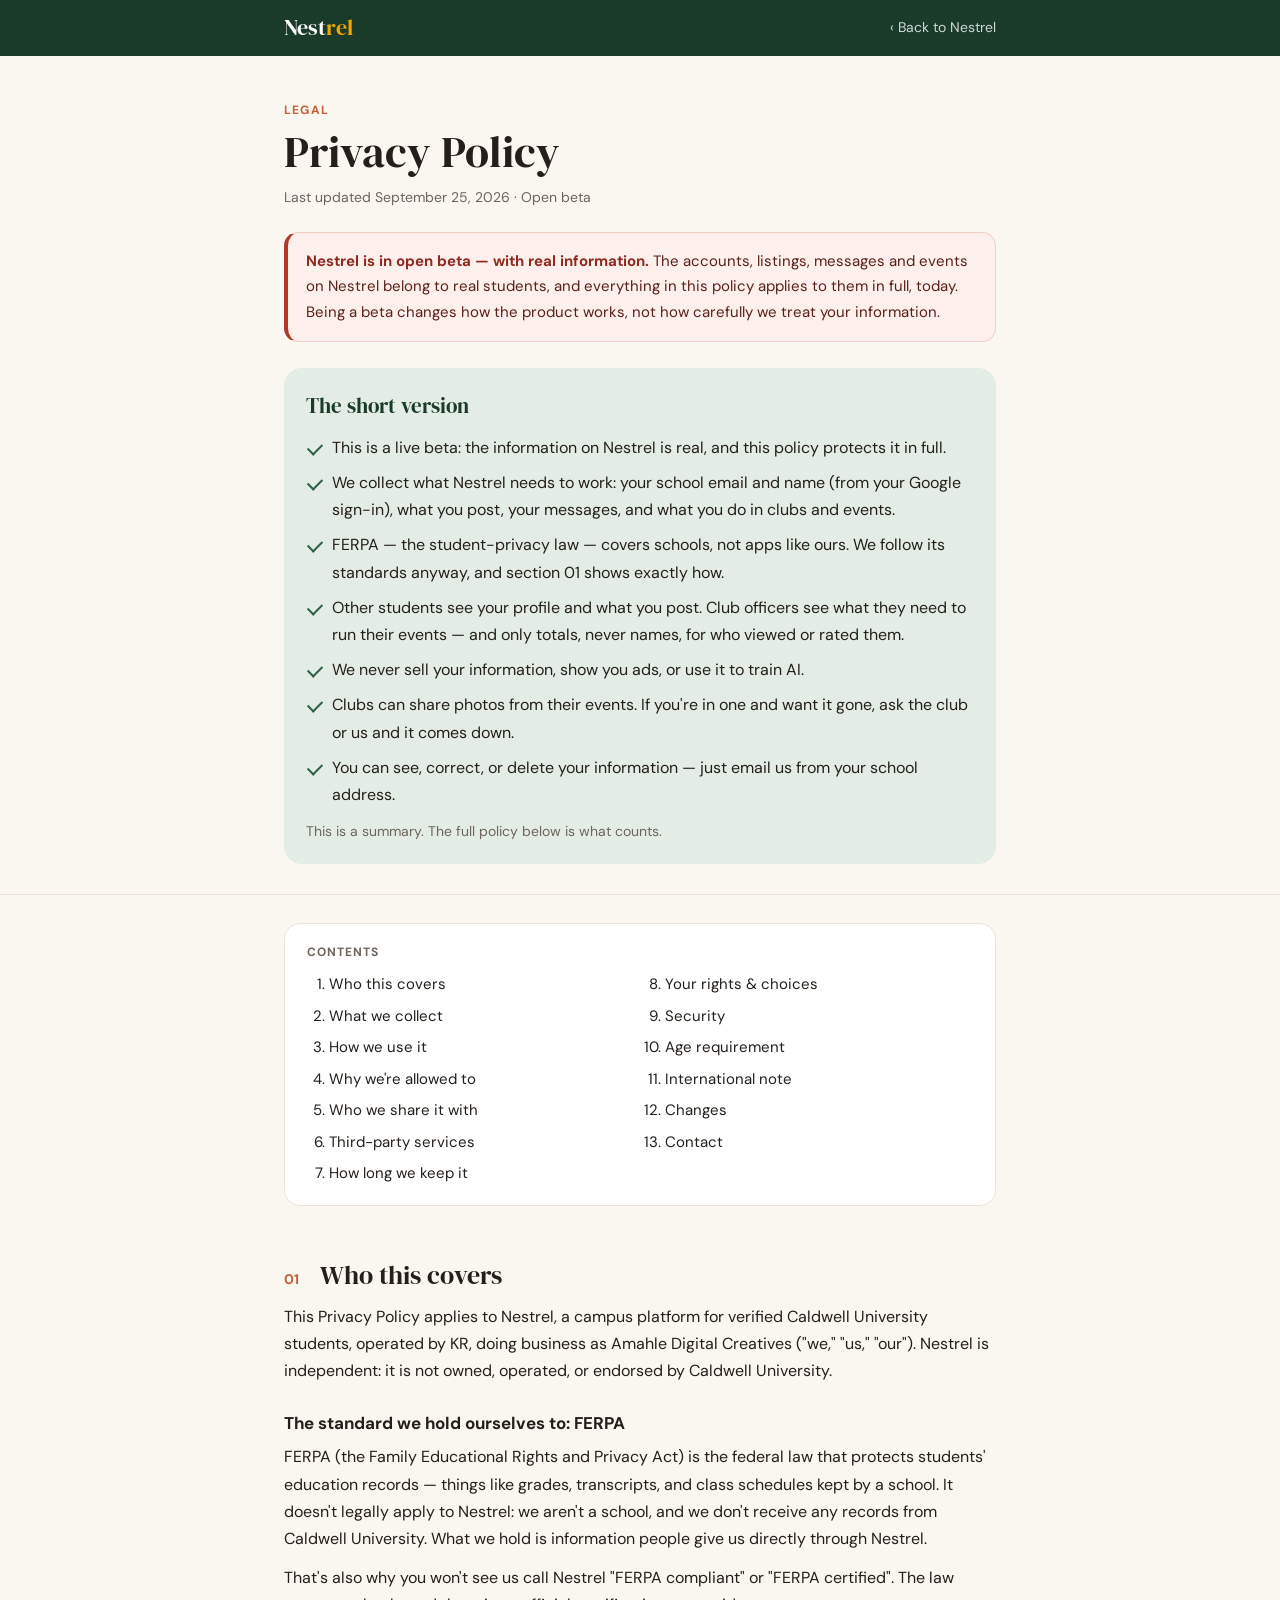
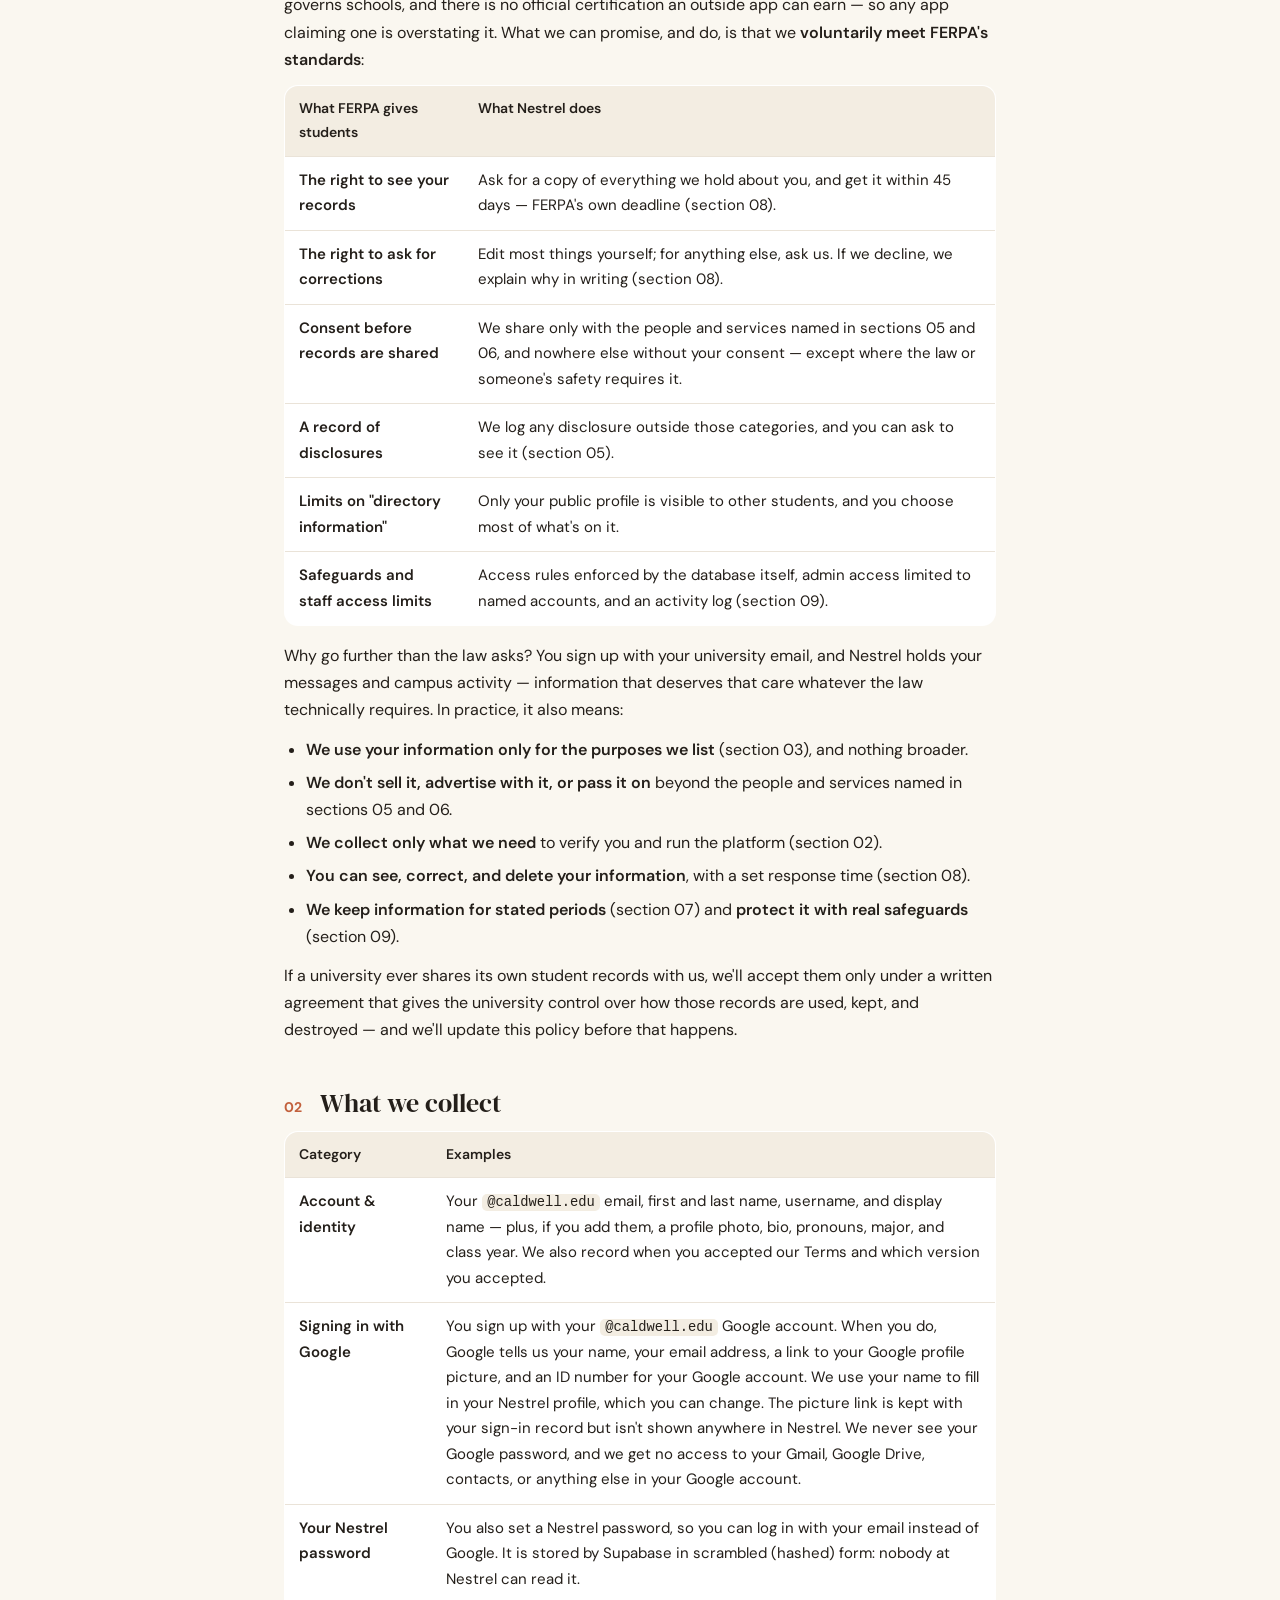
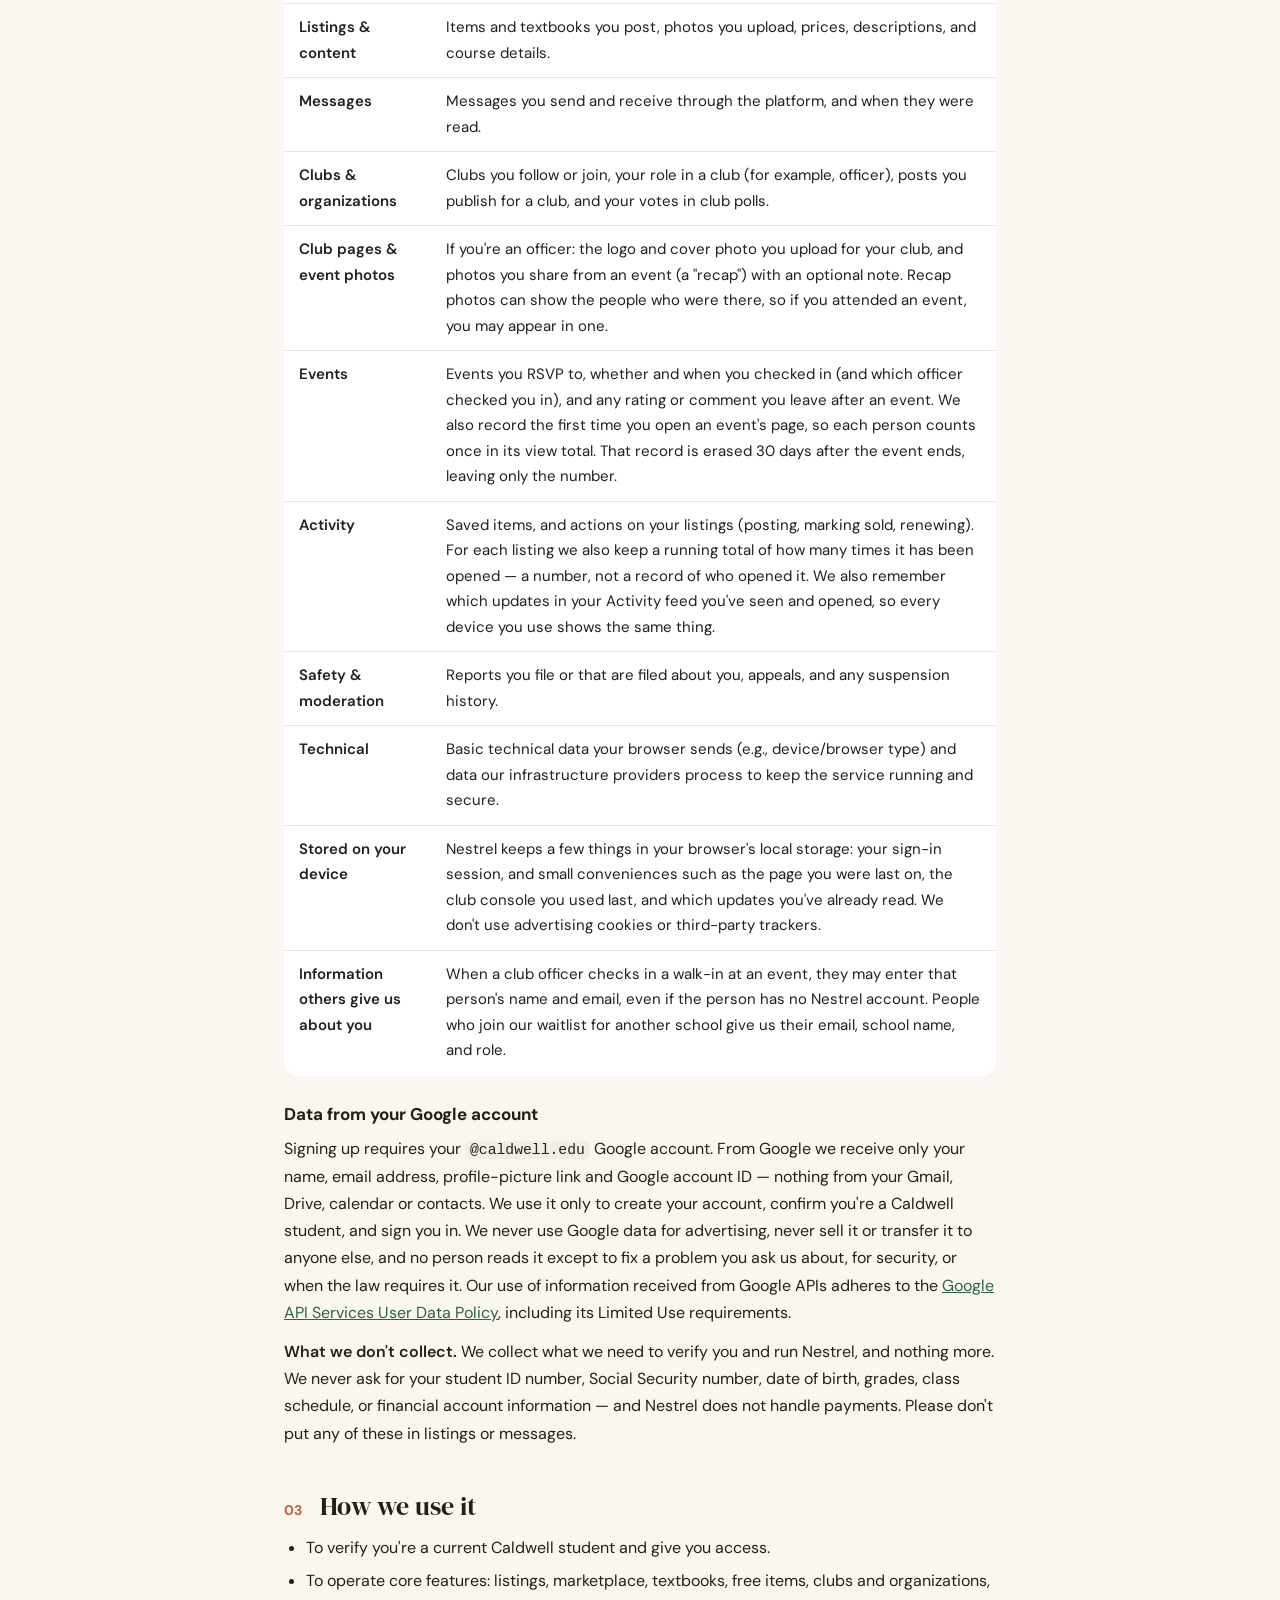
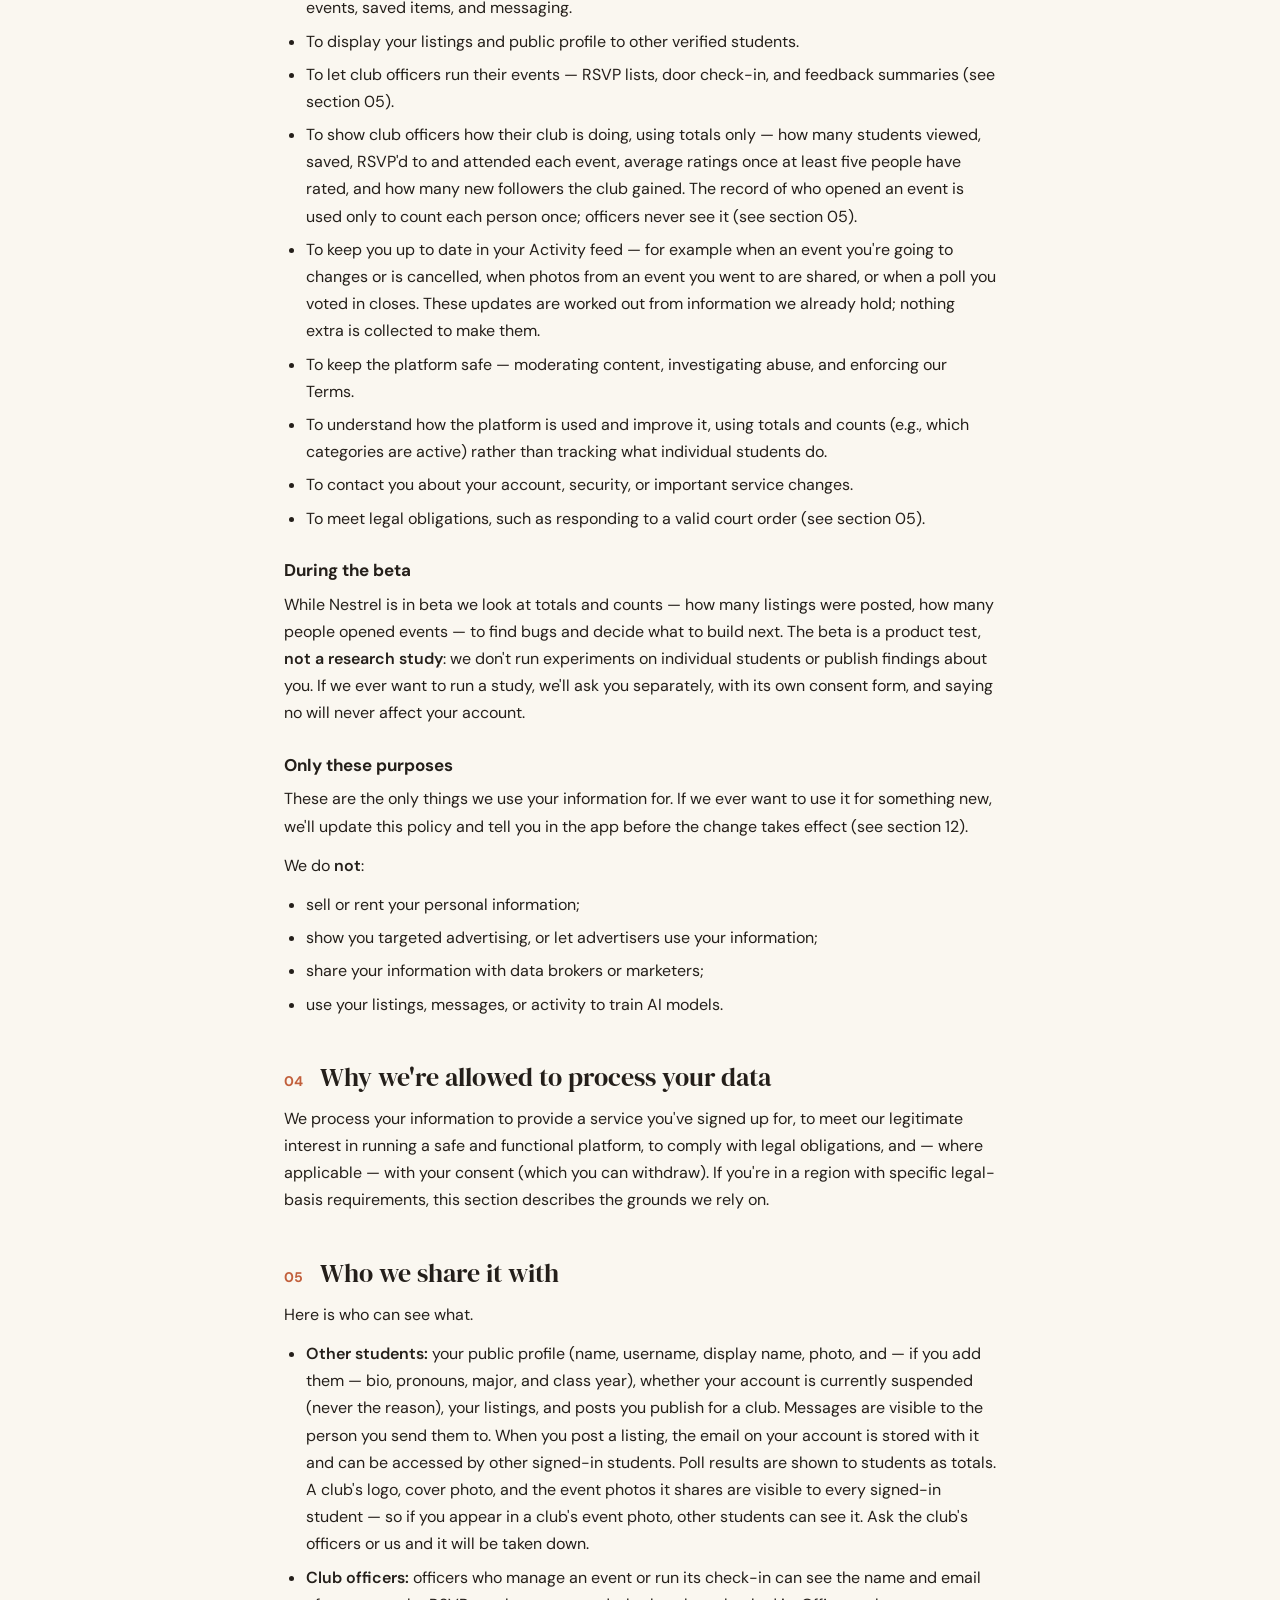
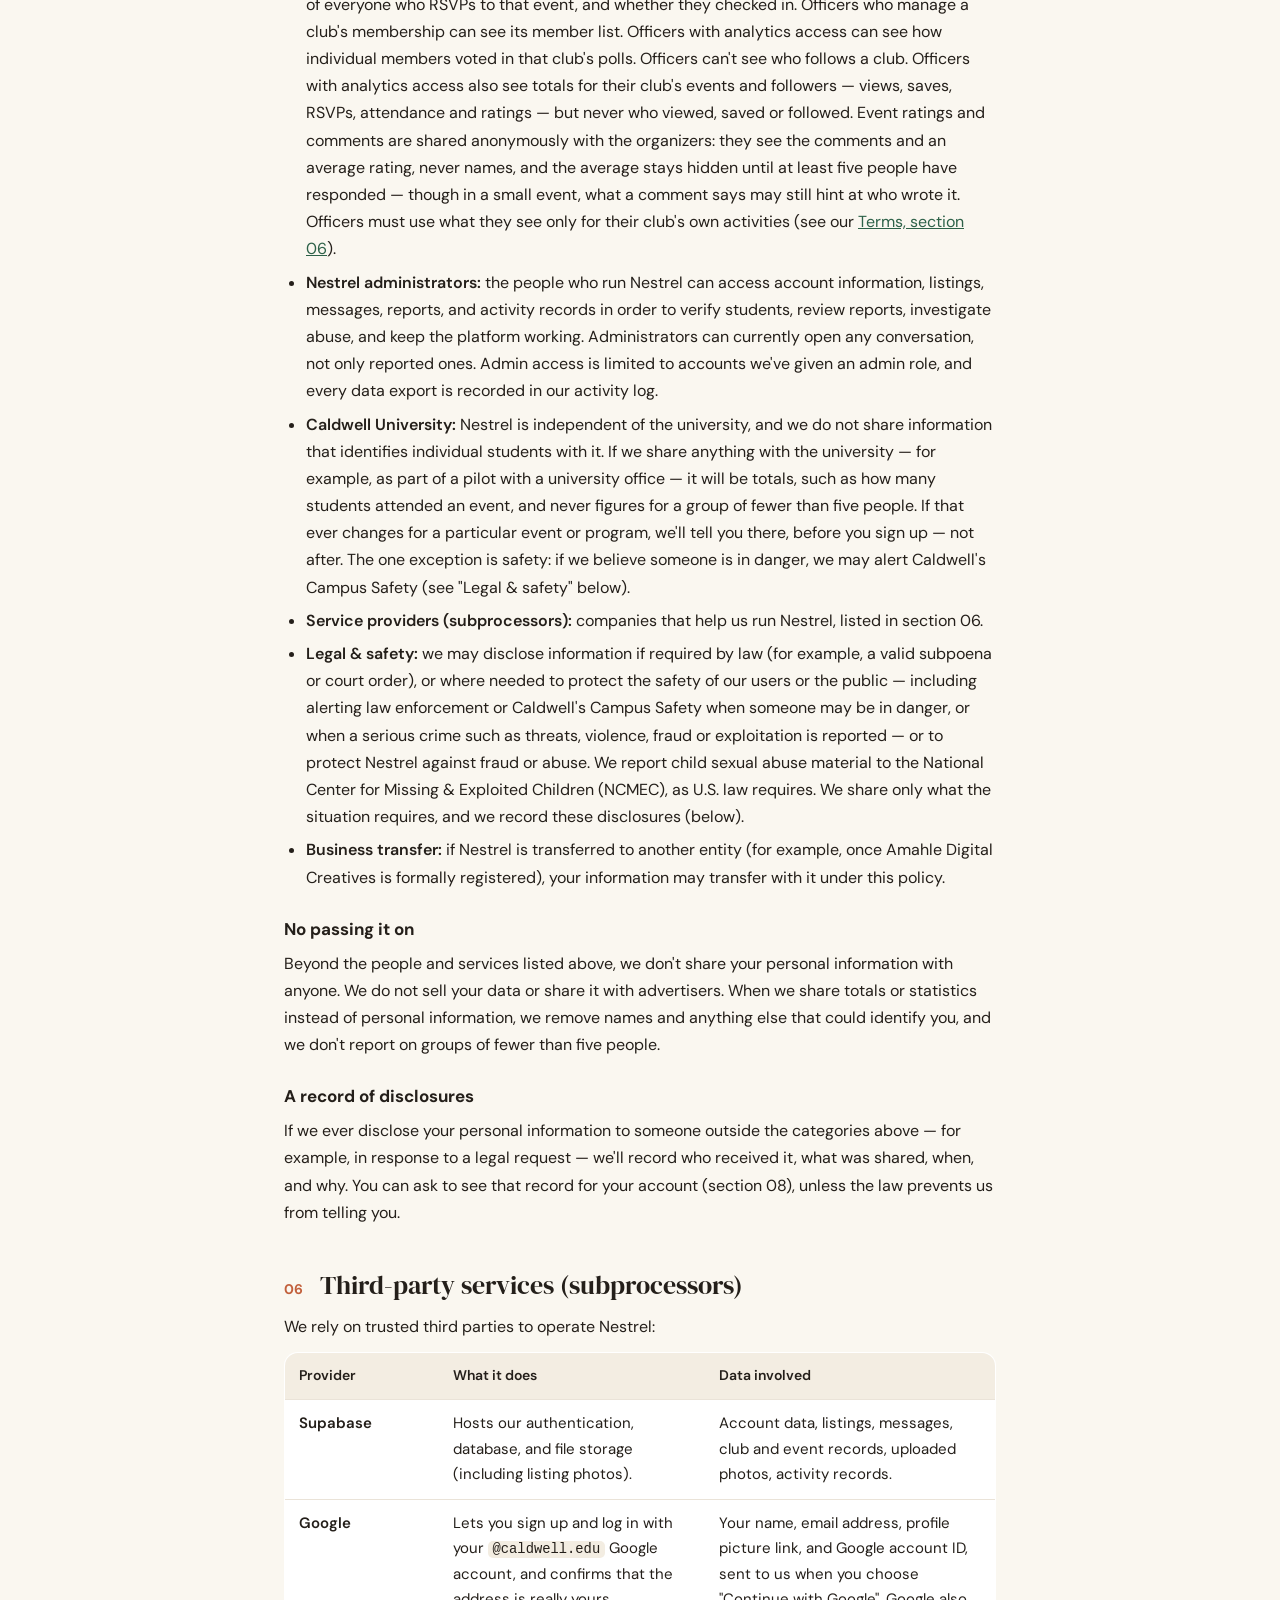
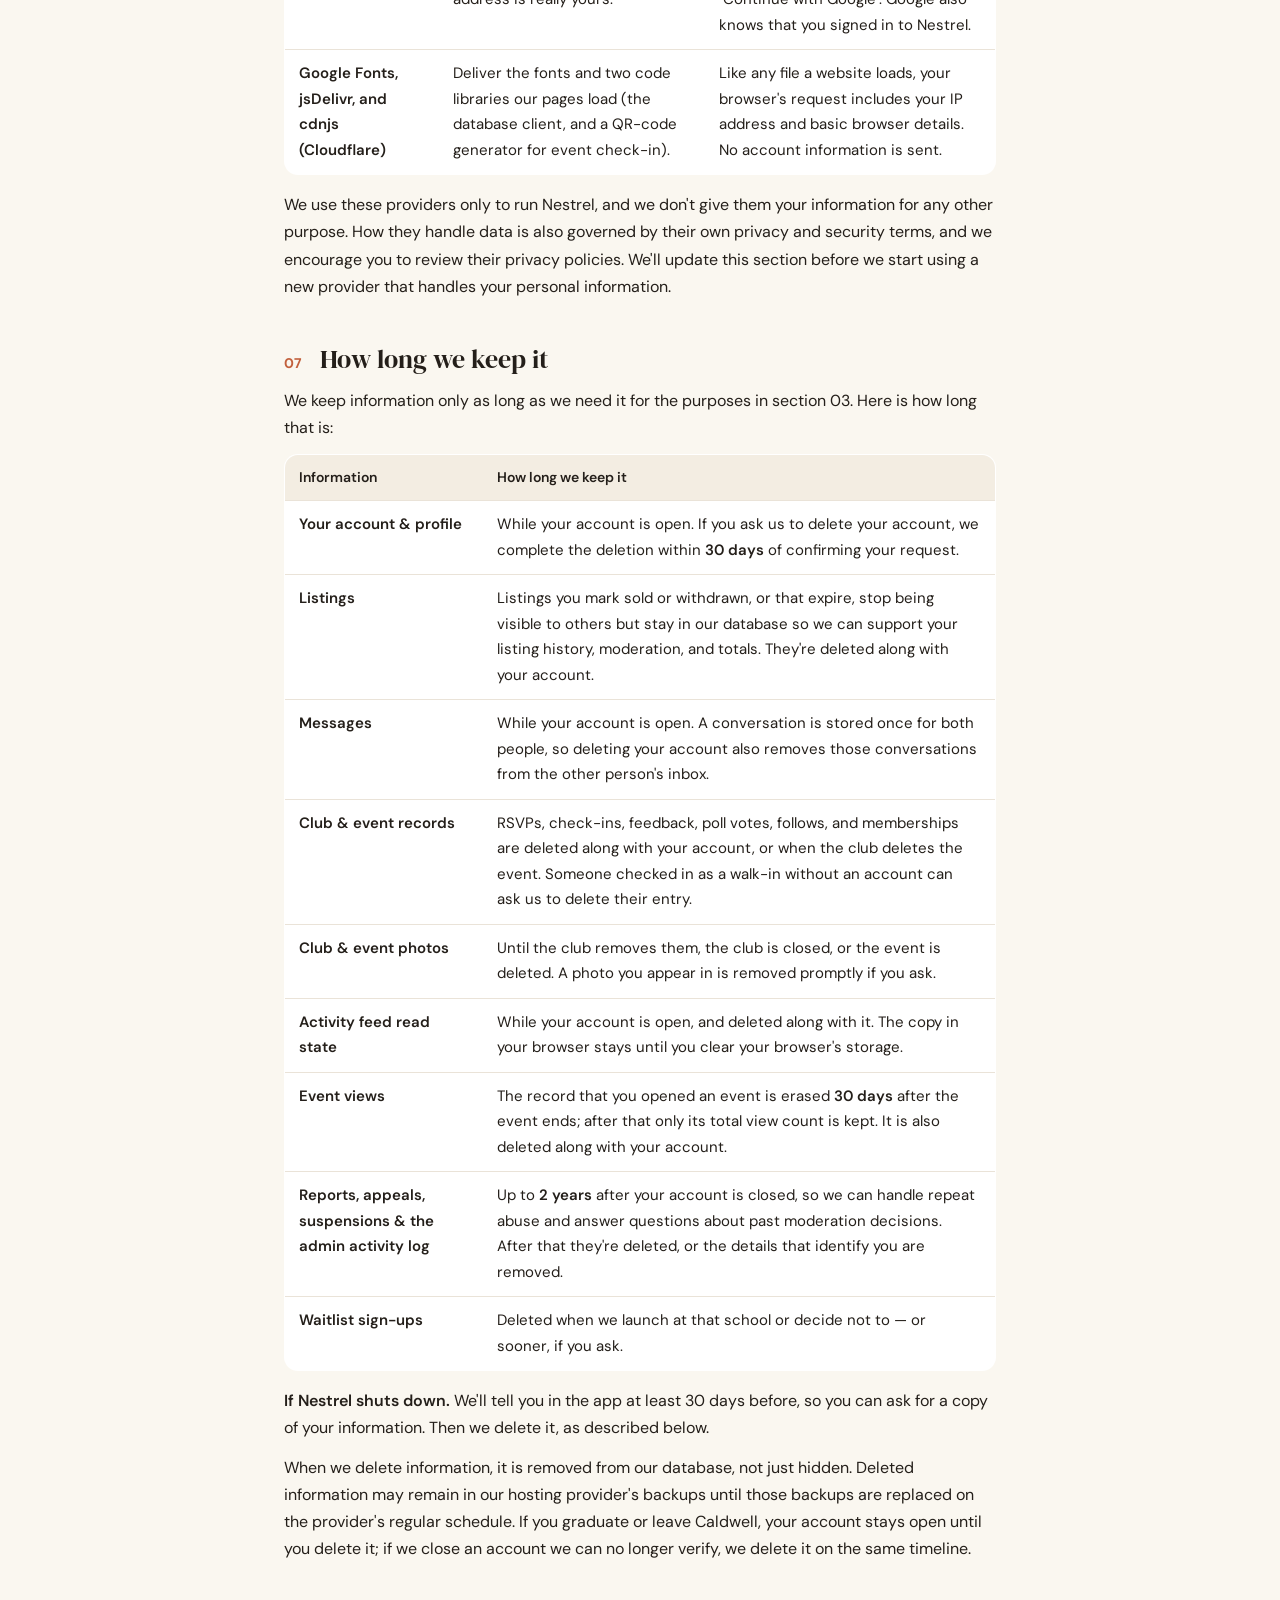
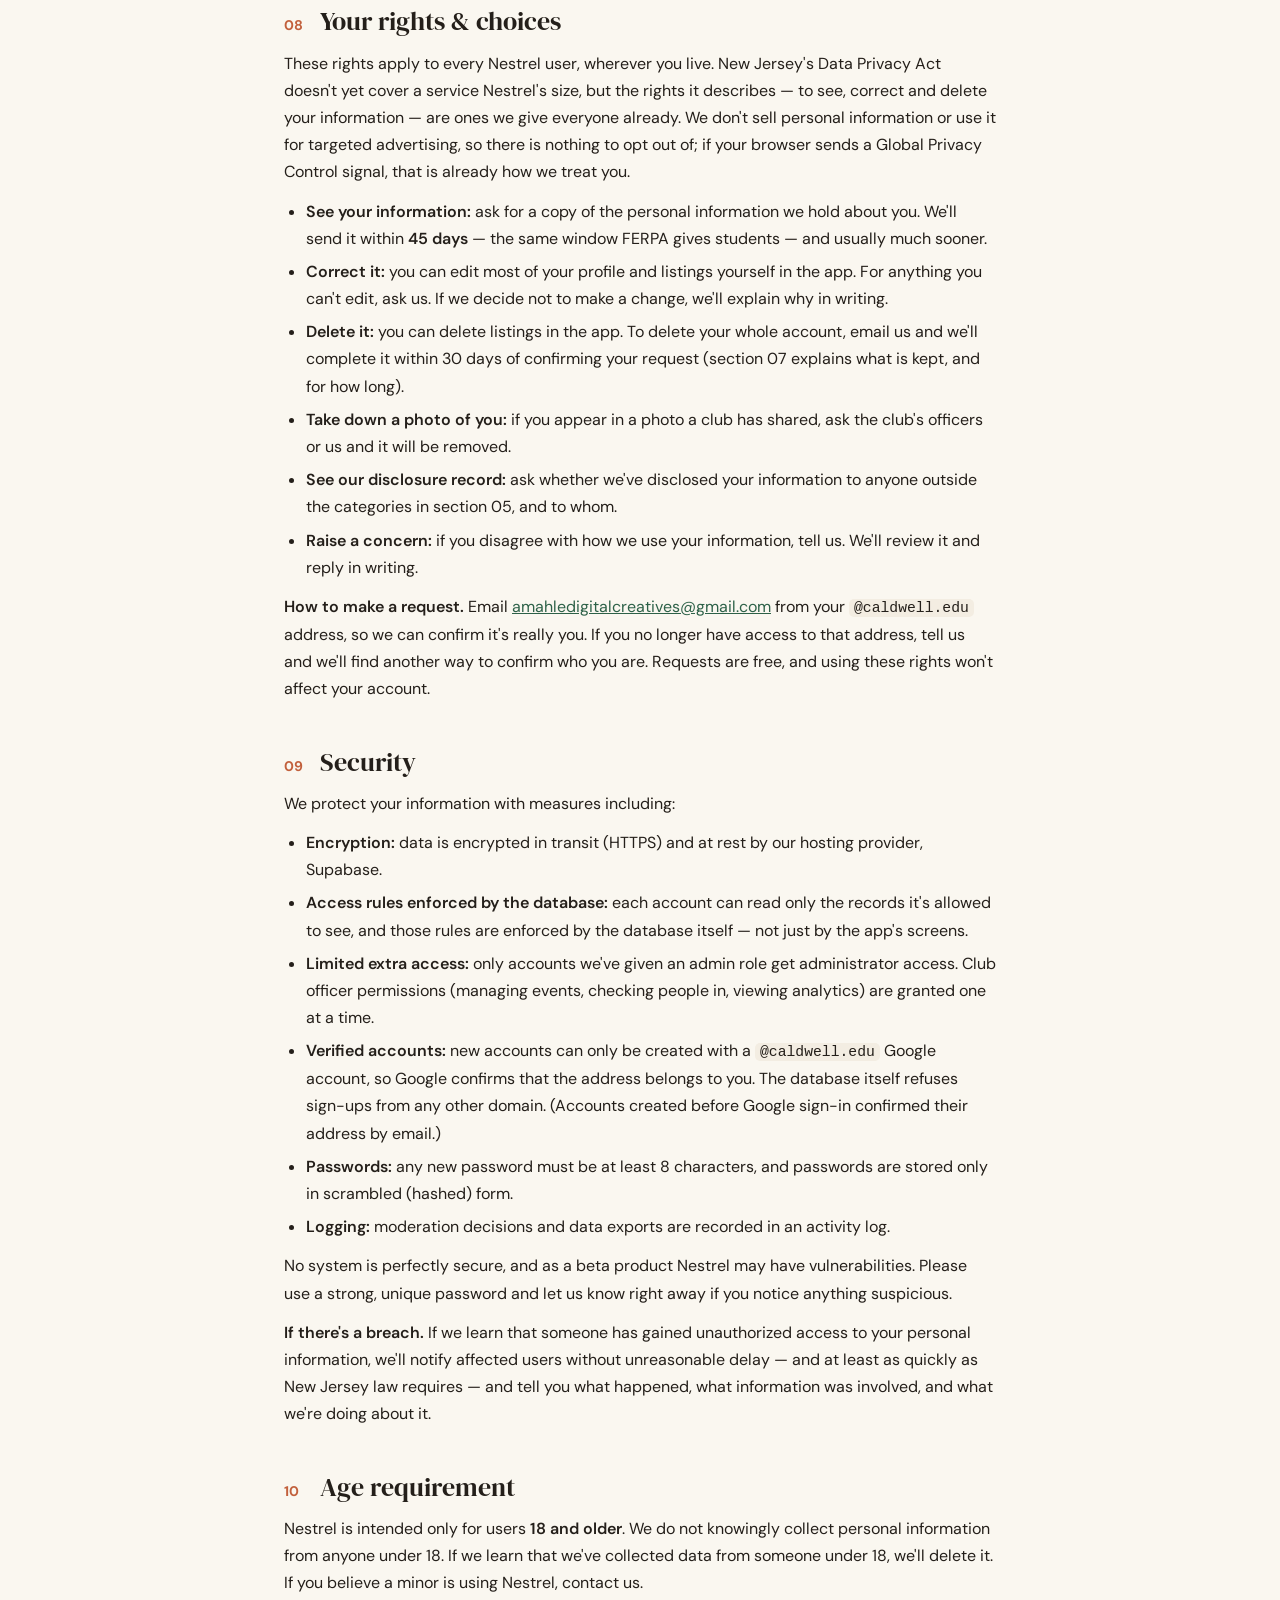
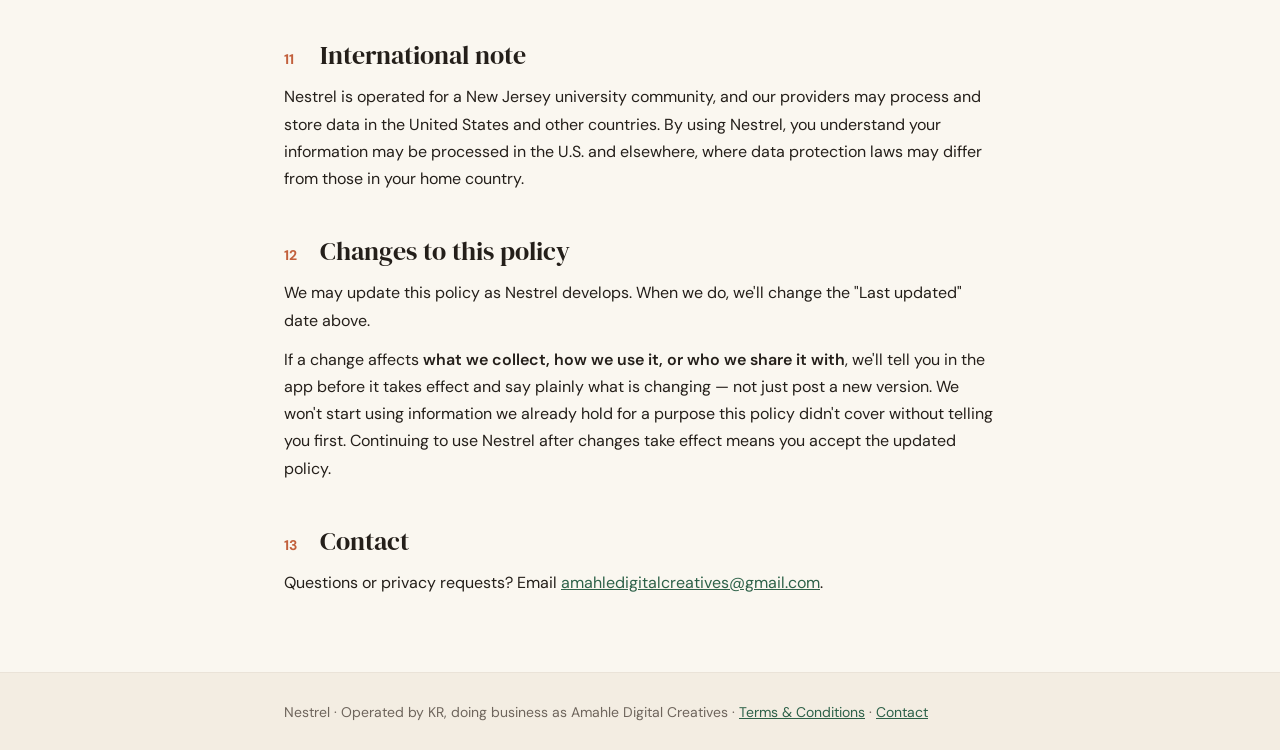
==== privacy.html @ a41dbe06 "Remove NestBot, the admin AI assistant, everywhere - js/admin.js: the whole assistant section and it" ====
<!DOCTYPE html>
<html lang="en">
<head>
<meta charset="UTF-8">
<meta name="viewport" content="width=device-width, initial-scale=1.0">
<title>Privacy Policy — Nestrel</title>
<link rel="preconnect" href="https://fonts.googleapis.com">
<link href="https://fonts.googleapis.com/css2?family=DM+Sans:wght@400;500;600;700&family=DM+Serif+Display&display=swap" rel="stylesheet">
<style>
  /* Nestrel's own colours and type (the same values as styles.css), so the legal pages read as
     part of the app rather than as a document from somewhere else. Kept in this file on purpose:
     the page must stand on its own, and styles.css is the app's. terms.html and privacy.html
     carry the same block. */
  :root{
    --brand:#1a3a2a;--brand-mid:#2d6148;--brand-pale:#e4ede5;
    --accent:#f0a500;--accent-warm:#c2603c;--accent-pale:#fdf3df;
    --text:#241f1a;--muted:#6e655c;--line:#eae3d8;--bg:#faf7f0;--band:#f3ede2;--surface:#fff;
  }
  *{box-sizing:border-box;}
  html{scroll-behavior:smooth;}
  body{margin:0;background:var(--bg);color:var(--text);font-family:'DM Sans',-apple-system,"Segoe UI",Roboto,Helvetica,Arial,sans-serif;
    line-height:1.7;font-size:16px;}
  .wrap{max-width:760px;margin:0 auto;padding:0 24px;}
  .topbar{background:var(--brand);}
  .topbar .wrap{display:flex;align-items:center;justify-content:space-between;height:56px;}
  .wordmark{font-family:'DM Serif Display',Georgia,serif;font-size:22px;color:#fff;text-decoration:none;}
  .wordmark span{color:var(--accent);}
  .back{color:rgba(255,255,255,.8);font-size:14px;text-decoration:none;}
  .back:hover{color:#fff;}
  header.masthead{border-bottom:1px solid var(--line);}
  .masthead .wrap{padding-top:44px;padding-bottom:30px;}
  .kicker{margin:0 0 8px;font-size:12px;font-weight:700;letter-spacing:.1em;text-transform:uppercase;color:var(--accent-warm);}
  h1{font-family:'DM Serif Display',Georgia,serif;font-weight:400;font-size:44px;line-height:1.08;margin:0 0 10px;color:var(--text);}
  .updated{color:var(--muted);font-size:14px;margin:0;}
  .short{margin:26px 0 0;padding:20px 22px;border-radius:18px;background:var(--brand-pale);}
  .short-title{margin:0 0 10px;font-family:'DM Serif Display',Georgia,serif;font-size:21px;color:var(--brand);}
  .short ul{margin:0;padding:0;list-style:none;}
  .short li{position:relative;margin:0 0 8px;padding-left:26px;}
  .short li::before{content:'';position:absolute;left:2px;top:.55em;width:12px;height:7px;border-left:2px solid var(--brand-mid);
    border-bottom:2px solid var(--brand-mid);transform:rotate(-45deg);}
  .short-foot{margin:12px 0 0;font-size:14px;color:var(--muted);}
  .toc{margin:28px auto 0;padding:18px 22px;background:var(--surface);border:1px solid var(--line);border-radius:16px;font-size:15px;}
  .toc-title{text-transform:uppercase;letter-spacing:.08em;font-size:12px;color:var(--muted);font-weight:700;margin:0 0 10px;}
  .toc ol{margin:0;padding-left:22px;columns:2;column-gap:28px;}
  .toc a{text-decoration:none;color:var(--text);}
  .toc a:hover{color:var(--accent-warm);}
  main .wrap{padding-top:10px;padding-bottom:64px;}
  h2{font-family:'DM Serif Display',Georgia,serif;font-weight:400;font-size:26px;line-height:1.2;margin:44px 0 12px;
    display:flex;gap:12px;align-items:baseline;scroll-margin-top:16px;}
  h2 .num{font-family:'DM Sans',sans-serif;color:var(--accent-warm);font-variant-numeric:tabular-nums;font-size:14px;font-weight:700;min-width:24px;}
  h3{font-size:17px;margin:24px 0 6px;}
  p{margin:0 0 12px;}
  ul{margin:0 0 12px;padding-left:22px;}
  li{margin:0 0 6px;}
  a{color:var(--brand-mid);}
  strong{font-weight:600;}
  code{font-size:.92em;background:var(--band);padding:1px 5px;border-radius:5px;}
  footer{border-top:1px solid var(--line);background:var(--band);}
  footer .wrap{padding:28px 24px;font-size:14px;color:var(--muted);}
  table{width:100%;border-collapse:collapse;margin:8px 0 16px;font-size:15px;background:var(--surface);border:1px solid var(--line);border-radius:14px;overflow:hidden;}
  th,td{text-align:left;padding:11px 14px;border-bottom:1px solid var(--line);vertical-align:top;}
  tr:last-child td{border-bottom:0;}
  th{background:var(--band);font-weight:600;font-size:14px;}
  td:first-child{font-weight:600;white-space:normal;}
  .beta{margin:22px 0 0;padding:16px 18px;border-radius:14px;background:#fdf0ec;border:1px solid #f1cfc4;border-left:4px solid #b3372a;color:#5a2019;font-size:15px;}
  .beta b{color:#8f2a1f;}
  .callout{margin:14px 0;padding:14px 16px;border-radius:12px;background:var(--surface);border:1px solid var(--line);}
  @media(max-width:560px){.toc ol{columns:1;}h1{font-size:34px;}h2{font-size:23px;}table{font-size:14px;}th,td{padding:9px 10px;}}
</style>
</head>
<body>
<div class="topbar">
  <div class="wrap">
    <a class="wordmark" href="/">Nest<span>rel</span></a>
    <a class="back" href="/">&#8249; Back to Nestrel</a>
  </div>
</div>

<header class="masthead">
  <div class="wrap">
    <p class="kicker">Legal</p>
    <h1>Privacy Policy</h1>
    <p class="updated">Last updated September 25, 2026 · Open beta</p>

    <div class="beta" role="note">
      <b>Nestrel is in open beta — with real information.</b> The accounts, listings, messages
      and events on Nestrel belong to real students, and everything in this policy applies to them
      in full, today. Being a beta changes how the product works, not how carefully we treat your
      information.
    </div>

    <!-- The short version: what a student needs to know, in plain words. It summarises; the full
         policy below is what applies. -->
    <div class="short">
      <p class="short-title">The short version</p>
      <ul>
        <li>This is a live beta: the information on Nestrel is real, and this policy protects it in full.</li>
        <li>We collect what Nestrel needs to work: your school email and name (from your Google sign-in), what you post, your messages, and what you do in clubs and events.</li>
        <li>FERPA — the student-privacy law — covers schools, not apps like ours. We follow its standards anyway, and section 01 shows exactly how.</li>
        <li>Other students see your profile and what you post. Club officers see what they need to run their events — and only totals, never names, for who viewed or rated them.</li>
        <li>We never sell your information, show you ads, or use it to train AI.</li>
        <li>Clubs can share photos from their events. If you're in one and want it gone, ask the club or us and it comes down.</li>
        <li>You can see, correct, or delete your information — just email us from your school address.</li>
      </ul>
      <p class="short-foot">This is a summary. The full policy below is what counts.</p>
    </div>
  </div>
</header>

<nav class="wrap" aria-label="Contents">
  <div class="toc">
  <p class="toc-title">Contents</p>
  <ol>
    <li><a href="#intro">Who this covers</a></li>
    <li><a href="#collect">What we collect</a></li>
    <li><a href="#use">How we use it</a></li>
    <li><a href="#legal">Why we're allowed to</a></li>
    <li><a href="#share">Who we share it with</a></li>
    <li><a href="#subprocessors">Third-party services</a></li>
    <li><a href="#retention">How long we keep it</a></li>
    <li><a href="#rights">Your rights &amp; choices</a></li>
    <li><a href="#security">Security</a></li>
    <li><a href="#age">Age requirement</a></li>
    <li><a href="#intl">International note</a></li>
    <li><a href="#changes">Changes</a></li>
    <li><a href="#contact">Contact</a></li>
  </ol>
  </div>
</nav>

<main>
<div class="wrap">

  <h2 id="intro"><span class="num">01</span> Who this covers</h2>
  <p>
    This Privacy Policy applies to Nestrel, a campus platform for verified Caldwell
    University students, operated by KR, doing
    business as Amahle Digital Creatives ("we," "us," "our"). Nestrel is independent: it is
    not owned, operated, or endorsed by Caldwell University.
  </p>

  <h3>The standard we hold ourselves to: FERPA</h3>
  <p>
    FERPA (the Family Educational Rights and Privacy Act) is the federal law that protects
    students' education records — things like grades, transcripts, and class schedules kept
    by a school. It doesn't legally apply to Nestrel: we aren't a school, and we don't receive
    any records from Caldwell University. What we hold is information people give us directly
    through Nestrel.
  </p>
  <p>
    That's also why you won't see us call Nestrel "FERPA compliant" or "FERPA certified". The
    law governs schools, and there is no official certification an outside app can earn — so
    any app claiming one is overstating it. What we can promise, and do, is that we
    <strong>voluntarily meet FERPA's standards</strong>:
  </p>
  <table>
    <tr><th>What FERPA gives students</th><th>What Nestrel does</th></tr>
    <tr><td>The right to see your records</td><td>Ask for a copy of everything we hold about you, and get it within 45 days — FERPA's own deadline (section 08).</td></tr>
    <tr><td>The right to ask for corrections</td><td>Edit most things yourself; for anything else, ask us. If we decline, we explain why in writing (section 08).</td></tr>
    <tr><td>Consent before records are shared</td><td>We share only with the people and services named in sections 05 and 06, and nowhere else without your consent — except where the law or someone's safety requires it.</td></tr>
    <tr><td>A record of disclosures</td><td>We log any disclosure outside those categories, and you can ask to see it (section 05).</td></tr>
    <tr><td>Limits on "directory information"</td><td>Only your public profile is visible to other students, and you choose most of what's on it.</td></tr>
    <tr><td>Safeguards and staff access limits</td><td>Access rules enforced by the database itself, admin access limited to named accounts, and an activity log (section 09).</td></tr>
  </table>
  <p>
    Why go further than the law asks? You sign up with your university email, and Nestrel holds
    your messages and campus activity — information that deserves that care whatever the law
    technically requires. In practice, it also means:
  </p>
  <ul>
    <li><strong>We use your information only for the purposes we list</strong> (section 03), and nothing broader.</li>
    <li><strong>We don't sell it, advertise with it, or pass it on</strong> beyond the people and services named in sections 05 and 06.</li>
    <li><strong>We collect only what we need</strong> to verify you and run the platform (section 02).</li>
    <li><strong>You can see, correct, and delete your information</strong>, with a set response time (section 08).</li>
    <li><strong>We keep information for stated periods</strong> (section 07) and <strong>protect it with real safeguards</strong> (section 09).</li>
  </ul>
  <p>
    If a university ever shares its own student records with us, we'll accept them only under a
    written agreement that gives the university control over how those records are used, kept,
    and destroyed — and we'll update this policy before that happens.
  </p>

  <h2 id="collect"><span class="num">02</span> What we collect</h2>
  <table>
    <tr><th>Category</th><th>Examples</th></tr>
    <tr><td>Account &amp; identity</td><td>Your <code>@caldwell.edu</code> email, first and last name, username, and display name — plus, if you add them, a profile photo, bio, pronouns, major, and class year. We also record when you accepted our Terms and which version you accepted.</td></tr>
    <tr><td>Signing in with Google</td><td>You sign up with your <code>@caldwell.edu</code> Google account. When you do, Google tells us your name, your email address, a link to your Google profile picture, and an ID number for your Google account. We use your name to fill in your Nestrel profile, which you can change. The picture link is kept with your sign-in record but isn't shown anywhere in Nestrel. We never see your Google password, and we get no access to your Gmail, Google Drive, contacts, or anything else in your Google account.</td></tr>
    <tr><td>Your Nestrel password</td><td>You also set a Nestrel password, so you can log in with your email instead of Google. It is stored by Supabase in scrambled (hashed) form: nobody at Nestrel can read it.</td></tr>
    <tr><td>Listings &amp; content</td><td>Items and textbooks you post, photos you upload, prices, descriptions, and course details.</td></tr>
    <tr><td>Messages</td><td>Messages you send and receive through the platform, and when they were read.</td></tr>
    <tr><td>Clubs &amp; organizations</td><td>Clubs you follow or join, your role in a club (for example, officer), posts you publish for a club, and your votes in club polls.</td></tr>
    <tr><td>Club pages &amp; event photos</td><td>If you're an officer: the logo and cover photo you upload for your club, and photos you share from an event (a "recap") with an optional note. Recap photos can show the people who were there, so if you attended an event, you may appear in one.</td></tr>
    <tr><td>Events</td><td>Events you RSVP to, whether and when you checked in (and which officer checked you in), and any rating or comment you leave after an event. We also record the first time you open an event's page, so each person counts once in its view total. That record is erased 30 days after the event ends, leaving only the number.</td></tr>
    <tr><td>Activity</td><td>Saved items, and actions on your listings (posting, marking sold, renewing). For each listing we also keep a running total of how many times it has been opened — a number, not a record of who opened it. We also remember which updates in your Activity feed you've seen and opened, so every device you use shows the same thing.</td></tr>
    <tr><td>Safety &amp; moderation</td><td>Reports you file or that are filed about you, appeals, and any suspension history.</td></tr>
    <tr><td>Technical</td><td>Basic technical data your browser sends (e.g., device/browser type) and data our infrastructure providers process to keep the service running and secure.</td></tr>
    <tr><td>Stored on your device</td><td>Nestrel keeps a few things in your browser's local storage: your sign-in session, and small conveniences such as the page you were last on, the club console you used last, and which updates you've already read. We don't use advertising cookies or third-party trackers.</td></tr>
    <tr><td>Information others give us about you</td><td>When a club officer checks in a walk-in at an event, they may enter that person's name and email, even if the person has no Nestrel account. People who join our waitlist for another school give us their email, school name, and role.</td></tr>
  </table>
  <h3>Data from your Google account</h3>
  <p>
    Signing up requires your <code>@caldwell.edu</code> Google account. From Google we receive only
    your name, email address, profile-picture link and Google account ID — nothing from your Gmail,
    Drive, calendar or contacts. We use it only to create your account, confirm you're a Caldwell
    student, and sign you in. We never use Google data for advertising, never sell it or transfer
    it to anyone else, and no person reads it except to fix a problem you ask us about, for
    security, or when the law requires it. Our use of information received from Google APIs
    adheres to the <a href="https://developers.google.com/terms/api-services-user-data-policy" target="_blank" rel="noopener">Google API Services User Data Policy</a>,
    including its Limited Use requirements.
  </p>
  <p>
    <strong>What we don't collect.</strong> We collect what we need to verify you and run
    Nestrel, and nothing more. We never ask for your student ID number, Social Security number,
    date of birth, grades, class schedule, or financial account information — and Nestrel does
    not handle payments. Please don't put any of these in listings or messages.
  </p>

  <h2 id="use"><span class="num">03</span> How we use it</h2>
  <ul>
    <li>To verify you're a current Caldwell student and give you access.</li>
    <li>To operate core features: listings, marketplace, textbooks, free items, clubs and organizations, events, saved items, and messaging.</li>
    <li>To display your listings and public profile to other verified students.</li>
    <li>To let club officers run their events — RSVP lists, door check-in, and feedback summaries (see section 05).</li>
    <li>To show club officers how their club is doing, using totals only — how many students viewed, saved, RSVP'd to and attended each event, average ratings once at least five people have rated, and how many new followers the club gained. The record of who opened an event is used only to count each person once; officers never see it (see section 05).</li>
    <li>To keep you up to date in your Activity feed — for example when an event you're going to changes or is cancelled, when photos from an event you went to are shared, or when a poll you voted in closes. These updates are worked out from information we already hold; nothing extra is collected to make them.</li>
    <li>To keep the platform safe — moderating content, investigating abuse, and enforcing our Terms.</li>
    <li>To understand how the platform is used and improve it, using totals and counts (e.g., which categories are active) rather than tracking what individual students do.</li>
    <li>To contact you about your account, security, or important service changes.</li>
    <li>To meet legal obligations, such as responding to a valid court order (see section 05).</li>
  </ul>
  <h3>During the beta</h3>
  <p>
    While Nestrel is in beta we look at totals and counts — how many listings were posted, how
    many people opened events — to find bugs and decide what to build next. The beta is a product
    test, <strong>not a research study</strong>: we don't run experiments on individual students
    or publish findings about you. If we ever want to run a study, we'll ask you separately, with
    its own consent form, and saying no will never affect your account.
  </p>
  <h3>Only these purposes</h3>
  <p>
    These are the only things we use your information for. If we ever want to use it for
    something new, we'll update this policy and tell you in the app before the change takes
    effect (see section 12).
  </p>
  <p>We do <strong>not</strong>:</p>
  <ul>
    <li>sell or rent your personal information;</li>
    <li>show you targeted advertising, or let advertisers use your information;</li>
    <li>share your information with data brokers or marketers;</li>
    <li>use your listings, messages, or activity to train AI models.</li>
  </ul>

  <h2 id="legal"><span class="num">04</span> Why we're allowed to process your data</h2>
  <p>
    We process your information to provide a service you've signed up for, to meet our
    legitimate interest in running a safe and functional platform, to comply with legal
    obligations, and — where applicable — with your consent (which you can withdraw). If
    you're in a region with specific legal-basis requirements, this section describes the
    grounds we rely on.
  </p>

  <h2 id="share"><span class="num">05</span> Who we share it with</h2>
  <p>Here is who can see what.</p>
  <ul>
    <li>
      <strong>Other students:</strong> your public profile (name, username, display name, photo,
      and — if you add them — bio, pronouns, major, and class year), whether your account is
      currently suspended (never the reason), your listings, and posts you publish for a club.
      Messages are visible to the person you send them to. When you post a listing, the email on
      your account is stored with it and can be accessed by other signed-in students. Poll
      results are shown to students as totals. A club's logo, cover photo, and the event photos
      it shares are visible to every signed-in student — so if you appear in a club's event
      photo, other students can see it. Ask the club's officers or us and it will be taken down.
    </li>
    <li>
      <strong>Club officers:</strong> officers who manage an event or run its check-in can see
      the name and email of everyone who RSVPs to that event, and whether they checked in.
      Officers who manage a club's membership can see its member list. Officers with analytics
      access can see how individual members voted in that club's polls. Officers can't see who
      follows a club. Officers with analytics access also see totals for their club's events and
      followers — views, saves, RSVPs, attendance and ratings — but never who viewed, saved or
      followed. Event ratings and comments are shared anonymously with the organizers:
      they see the comments and an average rating, never names, and the average stays hidden
      until at least five people have responded — though in a small event, what a comment says
      may still hint at who wrote it. Officers must use what they see only for their club's own
      activities (see our <a href="/terms.html#conduct">Terms, section 06</a>).
    </li>
    <li>
      <strong>Nestrel administrators:</strong> the people who run Nestrel can access account
      information, listings, messages, reports, and activity records in order to verify
      students, review reports, investigate abuse, and keep the platform working.
      Administrators can currently open any conversation, not only reported ones. Admin access
      is limited to accounts we've given an admin role, and every data export is recorded in
      our activity log.
    </li>
    <li>
      <strong>Caldwell University:</strong> Nestrel is independent of the university, and we do
      not share information that identifies individual students with it. If we share anything
      with the university — for example, as part of a pilot with a university office — it
      will be totals, such as how many students attended an event, and never figures for a
      group of fewer than five people. If that ever changes for a particular event or program,
      we'll tell you there, before you sign up — not after. The one exception is safety: if we
      believe someone is in danger, we may alert Caldwell's Campus Safety (see "Legal &amp; safety"
      below).
    </li>
    <li><strong>Service providers (subprocessors):</strong> companies that help us run Nestrel, listed in section 06.</li>
    <li><strong>Legal &amp; safety:</strong> we may disclose information if required by law (for example, a valid subpoena or court order), or where needed to protect the safety of our users or the public — including alerting law enforcement or Caldwell's Campus Safety when someone may be in danger, or when a serious crime such as threats, violence, fraud or exploitation is reported — or to protect Nestrel against fraud or abuse. We report child sexual abuse material to the National Center for Missing &amp; Exploited Children (NCMEC), as U.S. law requires. We share only what the situation requires, and we record these disclosures (below).</li>
    <li><strong>Business transfer:</strong> if Nestrel is transferred to another entity (for example, once Amahle Digital Creatives is formally registered), your information may transfer with it under this policy.</li>
  </ul>
  <h3>No passing it on</h3>
  <p>
    Beyond the people and services listed above, we don't share your personal information with
    anyone. We do not sell your data or share it with advertisers. When we share totals or
    statistics instead of personal information, we remove names and anything else that could
    identify you, and we don't report on groups of fewer than five people.
  </p>
  <h3>A record of disclosures</h3>
  <p>
    If we ever disclose your personal information to someone outside the categories above —
    for example, in response to a legal request — we'll record who received it, what was
    shared, when, and why. You can ask to see that record for your account (section 08),
    unless the law prevents us from telling you.
  </p>

  <h2 id="subprocessors"><span class="num">06</span> Third-party services (subprocessors)</h2>
  <p>We rely on trusted third parties to operate Nestrel:</p>
  <table>
    <tr><th>Provider</th><th>What it does</th><th>Data involved</th></tr>
    <tr>
      <td><strong>Supabase</strong></td>
      <td>Hosts our authentication, database, and file storage (including listing photos).</td>
      <td>Account data, listings, messages, club and event records, uploaded photos, activity records.</td>
    </tr>
    <tr>
      <td><strong>Google</strong></td>
      <td>Lets you sign up and log in with your <code>@caldwell.edu</code> Google account, and confirms that the address is really yours.</td>
      <td>Your name, email address, profile picture link, and Google account ID, sent to us when you choose "Continue with Google". Google also knows that you signed in to Nestrel.</td>
    </tr>
    <tr>
      <td><strong>Google Fonts, jsDelivr, and cdnjs (Cloudflare)</strong></td>
      <td>Deliver the fonts and two code libraries our pages load (the database client, and a QR-code generator for event check-in).</td>
      <td>Like any file a website loads, your browser's request includes your IP address and basic browser details. No account information is sent.</td>
    </tr>
  </table>
  <p>
    We use these providers only to run Nestrel, and we don't give them your information for any
    other purpose. How they handle data is also governed by their own privacy and security
    terms, and we encourage you to review their privacy policies. We'll
    update this section before we start using a new provider that handles your personal
    information.
  </p>

  <h2 id="retention"><span class="num">07</span> How long we keep it</h2>
  <p>
    We keep information only as long as we need it for the purposes in section 03. Here is how
    long that is:
  </p>
  <table>
    <tr><th>Information</th><th>How long we keep it</th></tr>
    <tr><td>Your account &amp; profile</td><td>While your account is open. If you ask us to delete your account, we complete the deletion within <strong>30 days</strong> of confirming your request.</td></tr>
    <tr><td>Listings</td><td>Listings you mark sold or withdrawn, or that expire, stop being visible to others but stay in our database so we can support your listing history, moderation, and totals. They're deleted along with your account.</td></tr>
    <tr><td>Messages</td><td>While your account is open. A conversation is stored once for both people, so deleting your account also removes those conversations from the other person's inbox.</td></tr>
    <tr><td>Club &amp; event records</td><td>RSVPs, check-ins, feedback, poll votes, follows, and memberships are deleted along with your account, or when the club deletes the event. Someone checked in as a walk-in without an account can ask us to delete their entry.</td></tr>
    <tr><td>Club &amp; event photos</td><td>Until the club removes them, the club is closed, or the event is deleted. A photo you appear in is removed promptly if you ask.</td></tr>
    <tr><td>Activity feed read state</td><td>While your account is open, and deleted along with it. The copy in your browser stays until you clear your browser's storage.</td></tr>
    <tr><td>Event views</td><td>The record that you opened an event is erased <strong>30 days</strong> after the event ends; after that only its total view count is kept. It is also deleted along with your account.</td></tr>
    <tr><td>Reports, appeals, suspensions &amp; the admin activity log</td><td>Up to <strong>2 years</strong> after your account is closed, so we can handle repeat abuse and answer questions about past moderation decisions. After that they're deleted, or the details that identify you are removed.</td></tr>
    <tr><td>Waitlist sign-ups</td><td>Deleted when we launch at that school or decide not to — or sooner, if you ask.</td></tr>
  </table>
  <p>
    <strong>If Nestrel shuts down.</strong> We'll tell you in the app at least 30 days before, so
    you can ask for a copy of your information. Then we delete it, as described below.
  </p>
  <p>
    When we delete information, it is removed from our database, not just hidden. Deleted
    information may remain in our hosting provider's backups until those backups are replaced
    on the provider's regular schedule. If you graduate or leave Caldwell, your account stays
    open until you delete it; if we close an account we can no longer verify, we delete it on
    the same timeline.
  </p>

  <h2 id="rights"><span class="num">08</span> Your rights &amp; choices</h2>
  <p>
    These rights apply to every Nestrel user, wherever you live. New Jersey's Data Privacy Act
    doesn't yet cover a service Nestrel's size, but the rights it describes — to see, correct and
    delete your information — are ones we give everyone already. We don't sell personal
    information or use it for targeted advertising, so there is nothing to opt out of; if your
    browser sends a Global Privacy Control signal, that is already how we treat you.
  </p>
  <ul>
    <li><strong>See your information:</strong> ask for a copy of the personal information we hold about you. We'll send it within <strong>45 days</strong> — the same window FERPA gives students — and usually much sooner.</li>
    <li><strong>Correct it:</strong> you can edit most of your profile and listings yourself in the app. For anything you can't edit, ask us. If we decide not to make a change, we'll explain why in writing.</li>
    <li><strong>Delete it:</strong> you can delete listings in the app. To delete your whole account, email us and we'll complete it within 30 days of confirming your request (section 07 explains what is kept, and for how long).</li>
    <li><strong>Take down a photo of you:</strong> if you appear in a photo a club has shared, ask the club's officers or us and it will be removed.</li>
    <li><strong>See our disclosure record:</strong> ask whether we've disclosed your information to anyone outside the categories in section 05, and to whom.</li>
    <li><strong>Raise a concern:</strong> if you disagree with how we use your information, tell us. We'll review it and reply in writing.</li>
  </ul>
  <p>
    <strong>How to make a request.</strong> Email
    <a href="mailto:amahledigitalcreatives@gmail.com">amahledigitalcreatives@gmail.com</a>
    from your <code>@caldwell.edu</code> address, so we can confirm it's really you. If you no
    longer have access to that address, tell us and we'll find another way to confirm who you
    are. Requests are free, and using these rights won't affect your account.
  </p>

  <h2 id="security"><span class="num">09</span> Security</h2>
  <p>We protect your information with measures including:</p>
  <ul>
    <li><strong>Encryption:</strong> data is encrypted in transit (HTTPS) and at rest by our hosting provider, Supabase.</li>
    <li><strong>Access rules enforced by the database:</strong> each account can read only the records it's allowed to see, and those rules are enforced by the database itself — not just by the app's screens.</li>
    <li><strong>Limited extra access:</strong> only accounts we've given an admin role get administrator access. Club officer permissions (managing events, checking people in, viewing analytics) are granted one at a time.</li>
    <li><strong>Verified accounts:</strong> new accounts can only be created with a <code>@caldwell.edu</code> Google account, so Google confirms that the address belongs to you. The database itself refuses sign-ups from any other domain. (Accounts created before Google sign-in confirmed their address by email.)</li>
    <li><strong>Passwords:</strong> any new password must be at least 8 characters, and passwords are stored only in scrambled (hashed) form.</li>
    <li><strong>Logging:</strong> moderation decisions and data exports are recorded in an activity log.</li>
  </ul>
  <p>
    No system is perfectly secure, and as a beta product Nestrel may have vulnerabilities.
    Please use a strong, unique password and let us know right away if you notice anything
    suspicious.
  </p>
  <p>
    <strong>If there's a breach.</strong> If we learn that someone has gained unauthorized
    access to your personal information, we'll notify affected users without unreasonable
    delay — and at least as quickly as New Jersey law requires — and tell you what happened,
    what information was involved, and what we're doing about it.
  </p>

  <h2 id="age"><span class="num">10</span> Age requirement</h2>
  <p>
    Nestrel is intended only for users <strong>18 and older</strong>. We do not knowingly
    collect personal information from anyone under 18. If we learn that we've collected data
    from someone under 18, we'll delete it. If you believe a minor is using Nestrel,
    contact us.
  </p>

  <h2 id="intl"><span class="num">11</span> International note</h2>
  <p>
    Nestrel is operated for a New Jersey university community, and our providers may
    process and store data in the United States and other countries. By using Nestrel,
    you understand your information may be processed in the U.S. and elsewhere, where data
    protection laws may differ from those in your home country.
  </p>

  <h2 id="changes"><span class="num">12</span> Changes to this policy</h2>
  <p>
    We may update this policy as Nestrel develops. When we do, we'll change the "Last updated"
    date above.
  </p>
  <p>
    If a change affects <strong>what we collect, how we use it, or who we share it with</strong>,
    we'll tell you in the app before it takes effect and say plainly what is changing — not
    just post a new version. We won't start using information we already hold for a purpose
    this policy didn't cover without telling you first. Continuing to use Nestrel after changes
    take effect means you accept the updated policy.
  </p>

  <h2 id="contact"><span class="num">13</span> Contact</h2>
  <p>
    Questions or privacy requests? Email
    <a href="mailto:amahledigitalcreatives@gmail.com">amahledigitalcreatives@gmail.com</a>.
  </p>

</div>
</main>

<footer>
  <div class="wrap">
    Nestrel · Operated by KR, doing business as Amahle Digital Creatives ·
    <a href="/terms.html">Terms &amp; Conditions</a> ·
    <a href="mailto:amahledigitalcreatives@gmail.com">Contact</a>
  </div>
</footer>
</body>
</html>
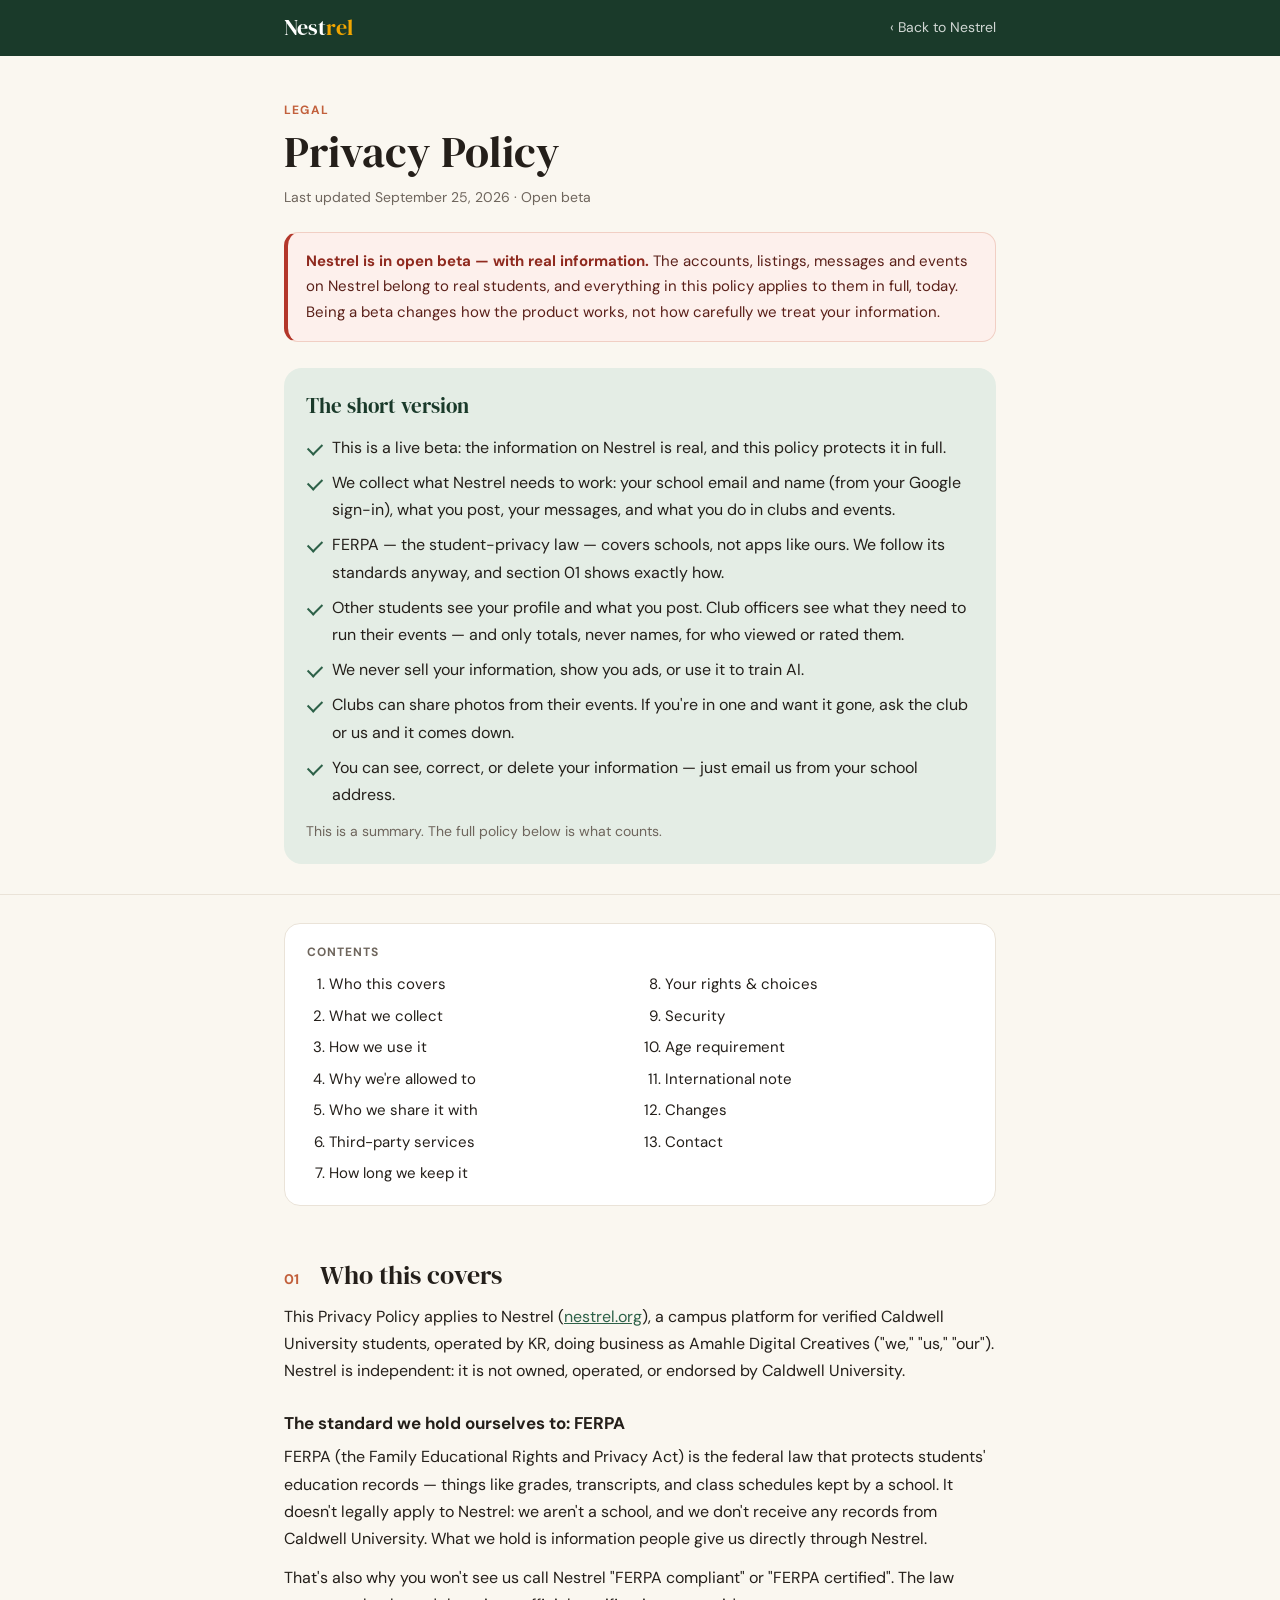
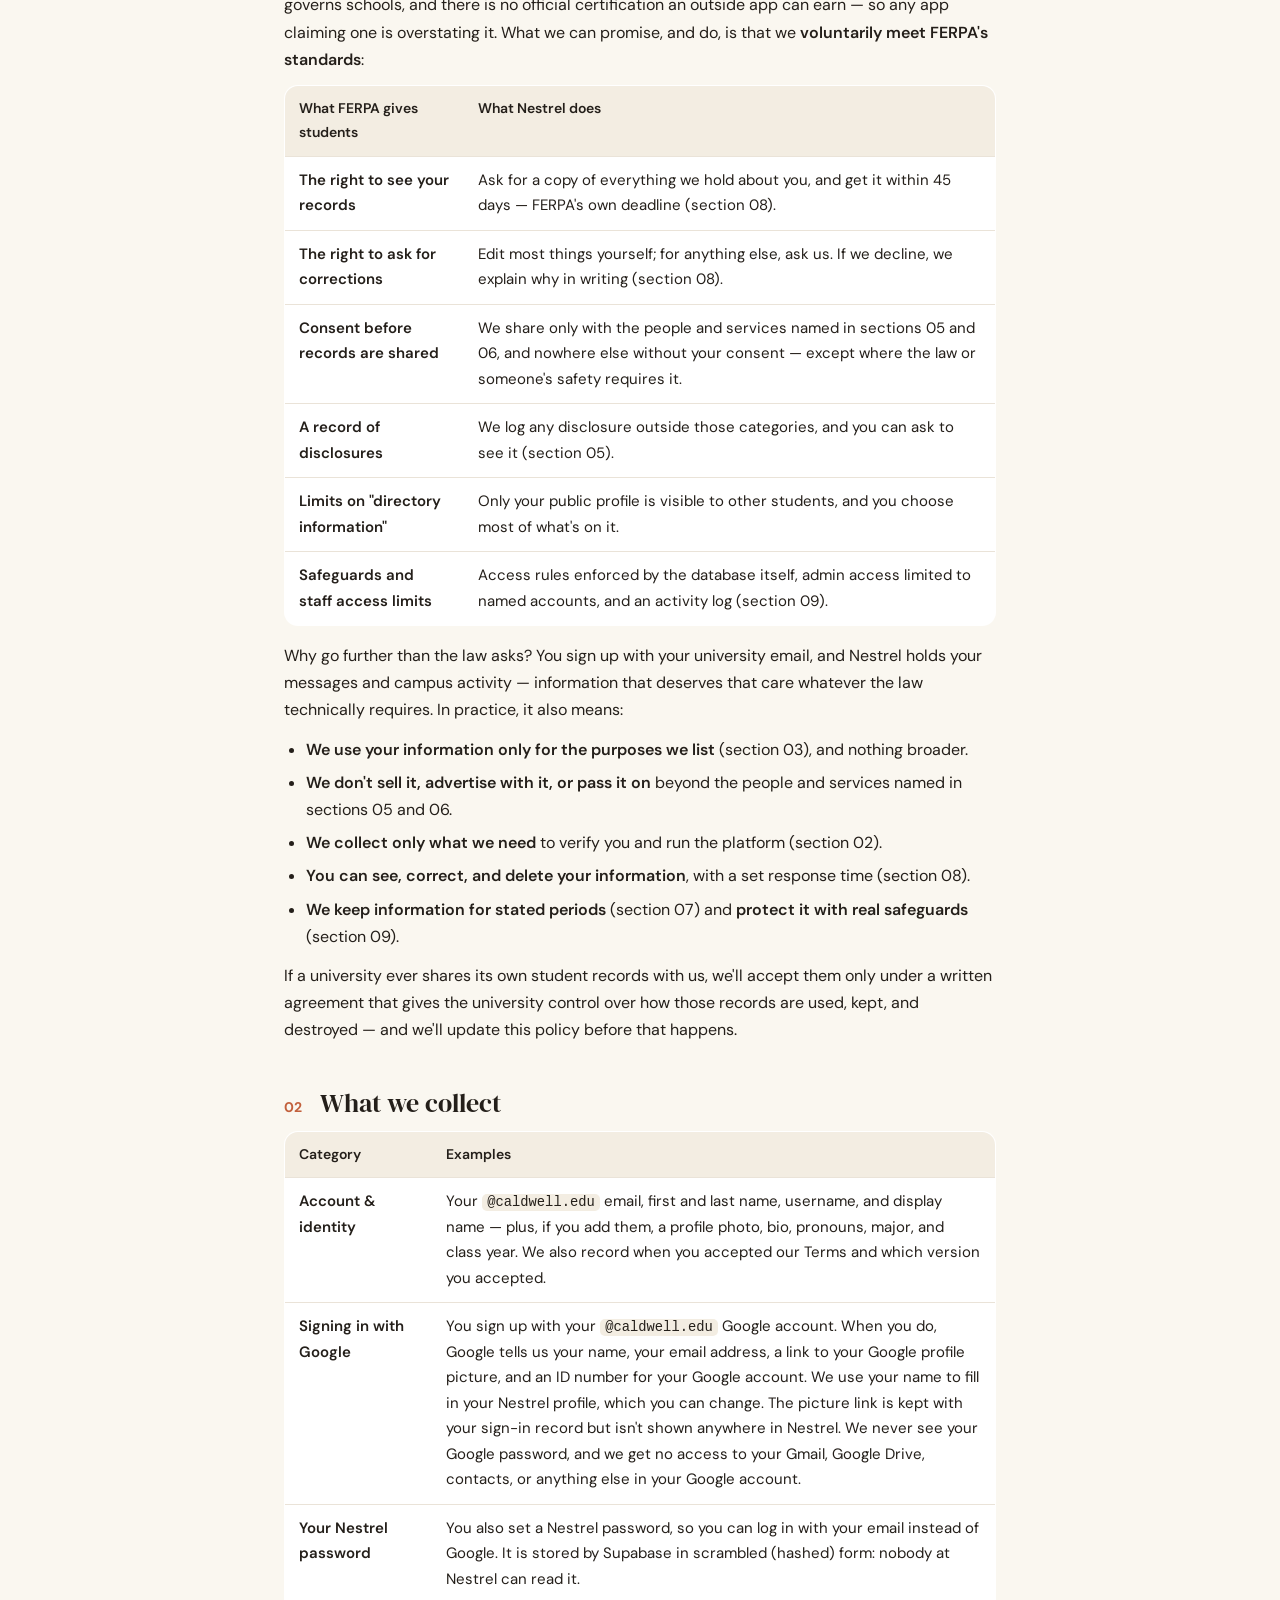
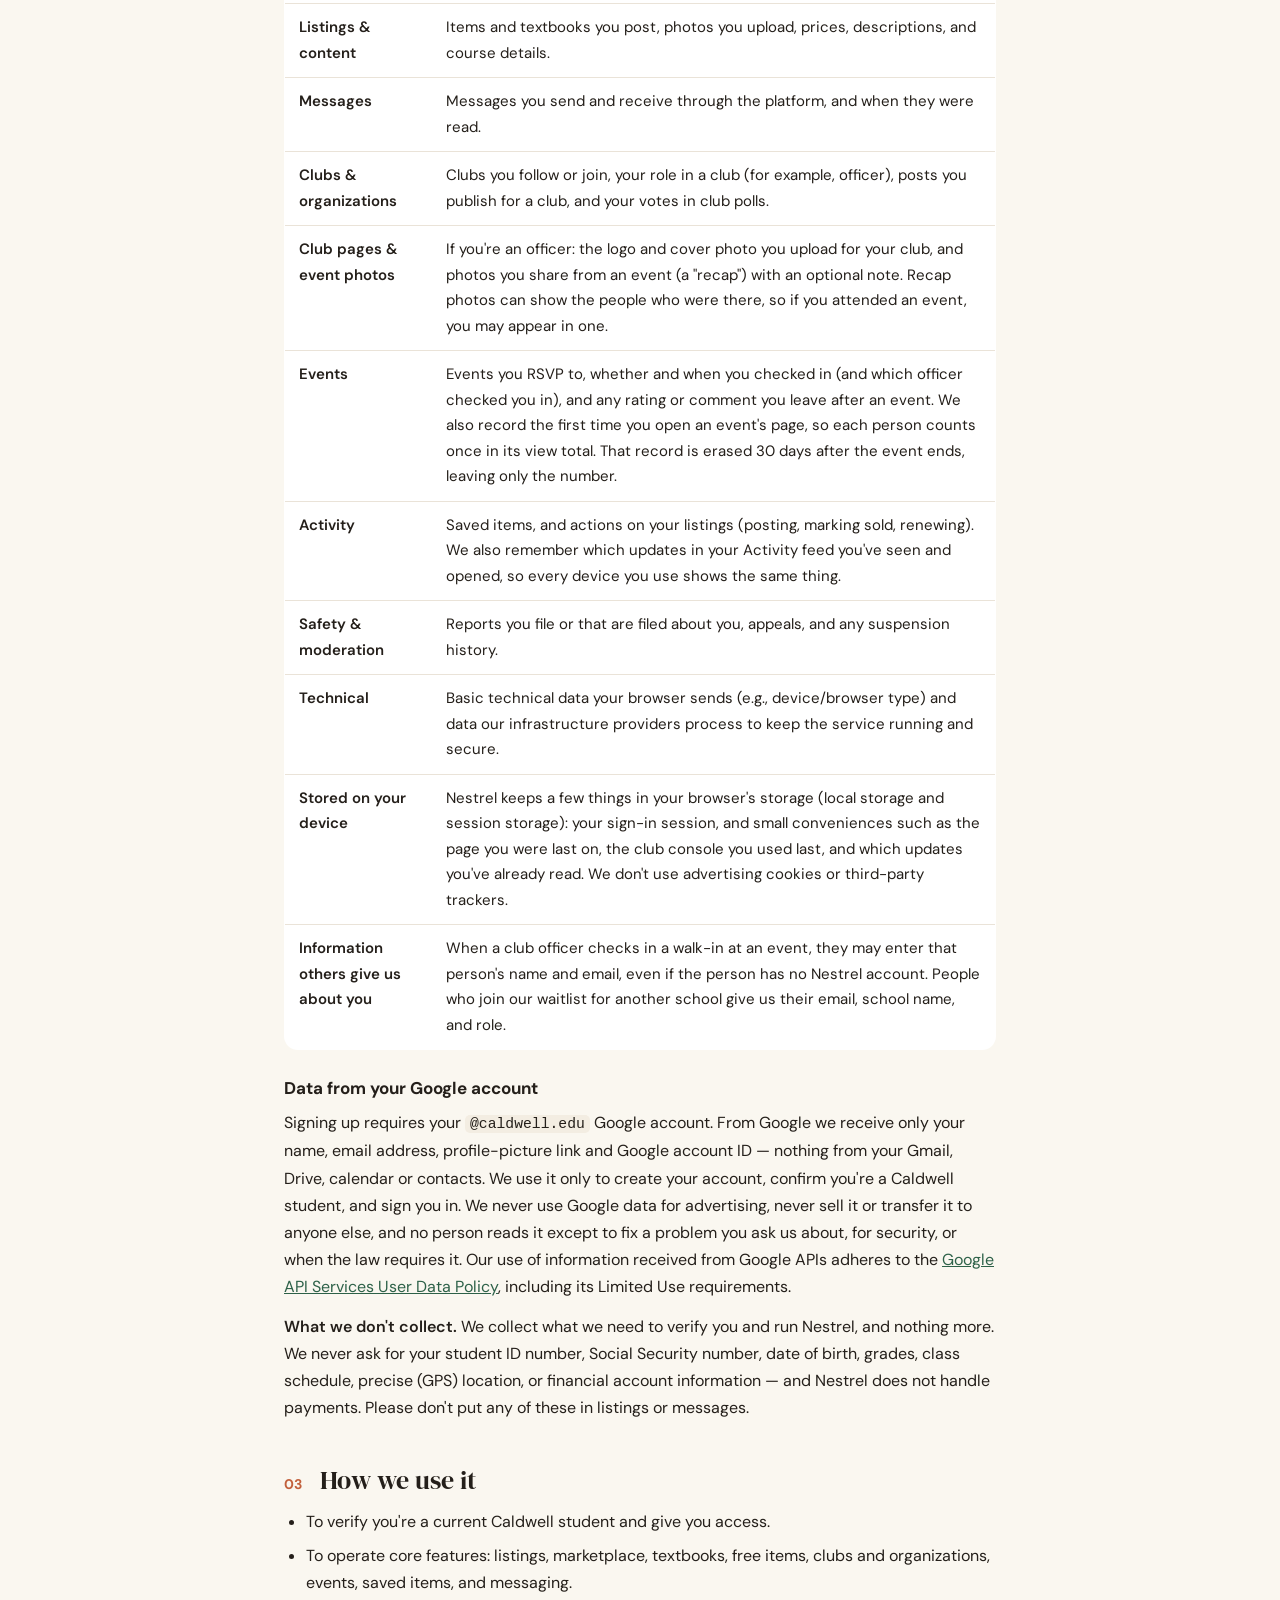
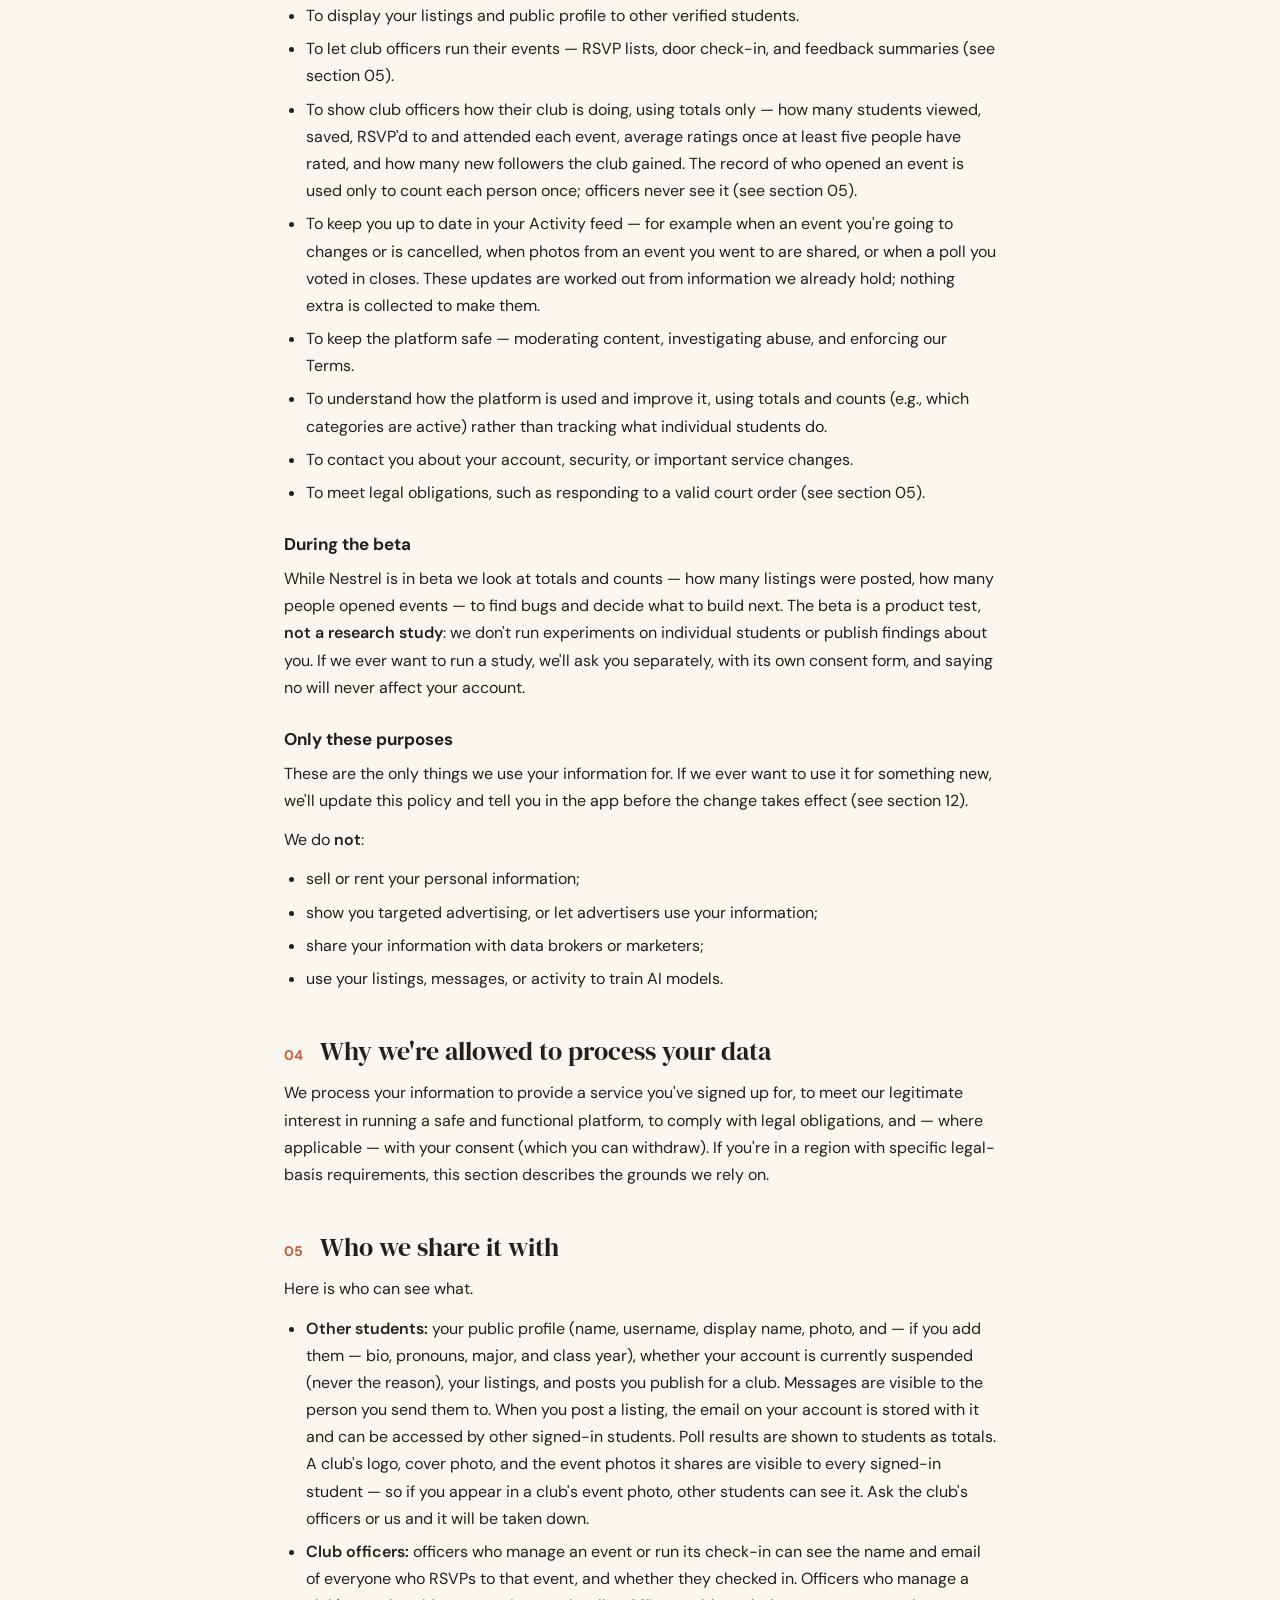
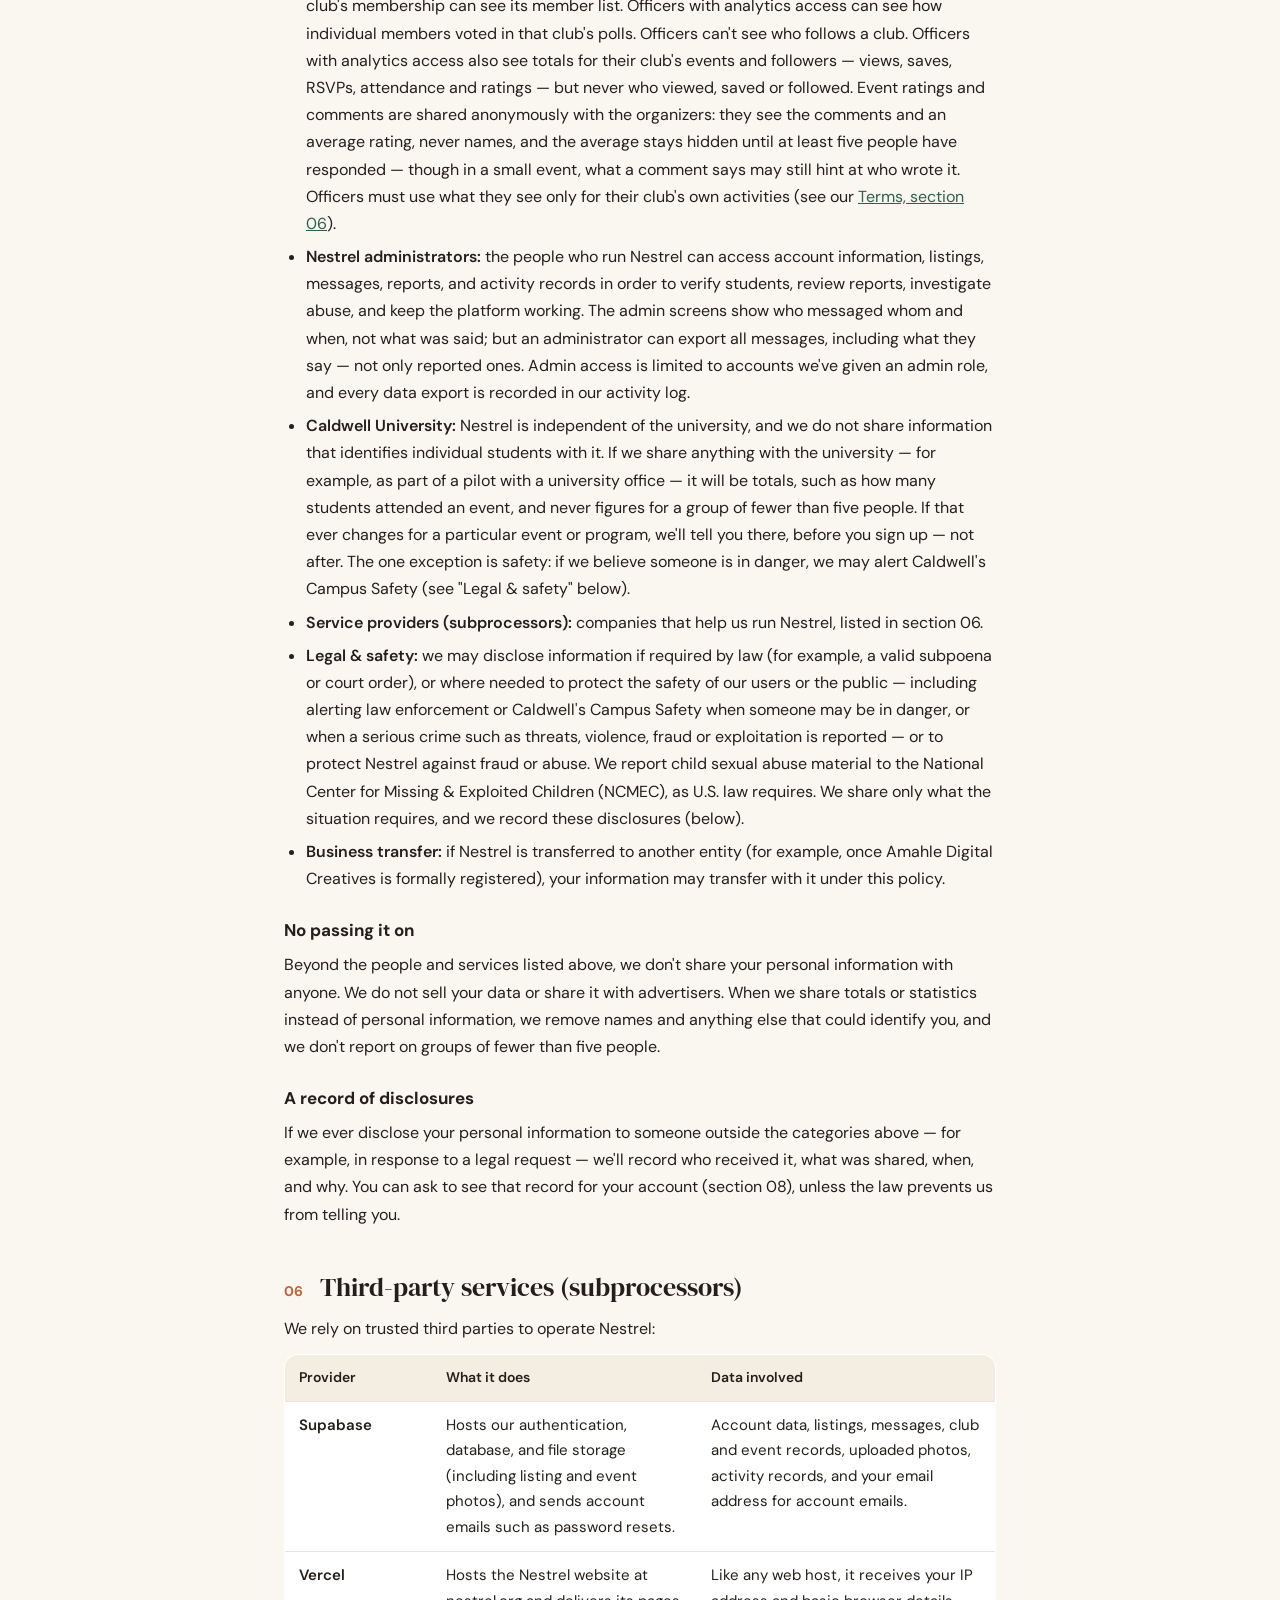
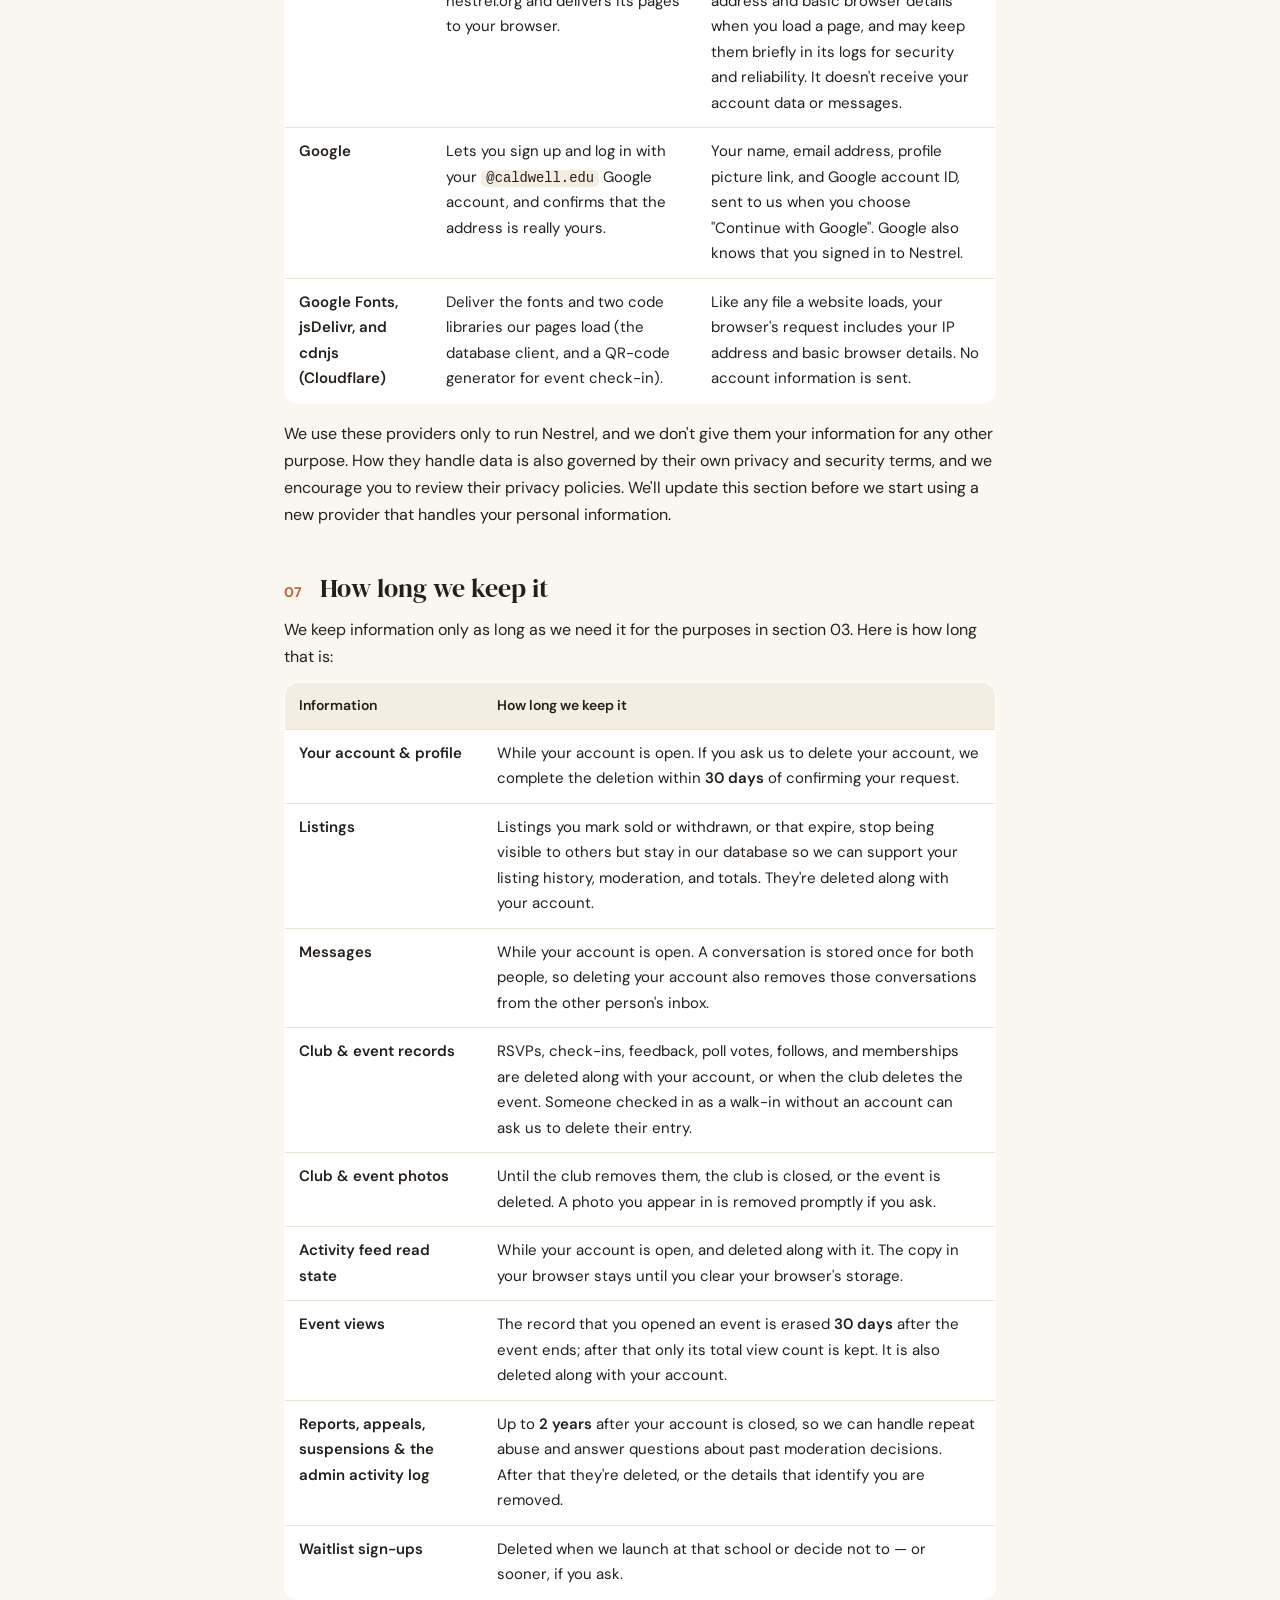
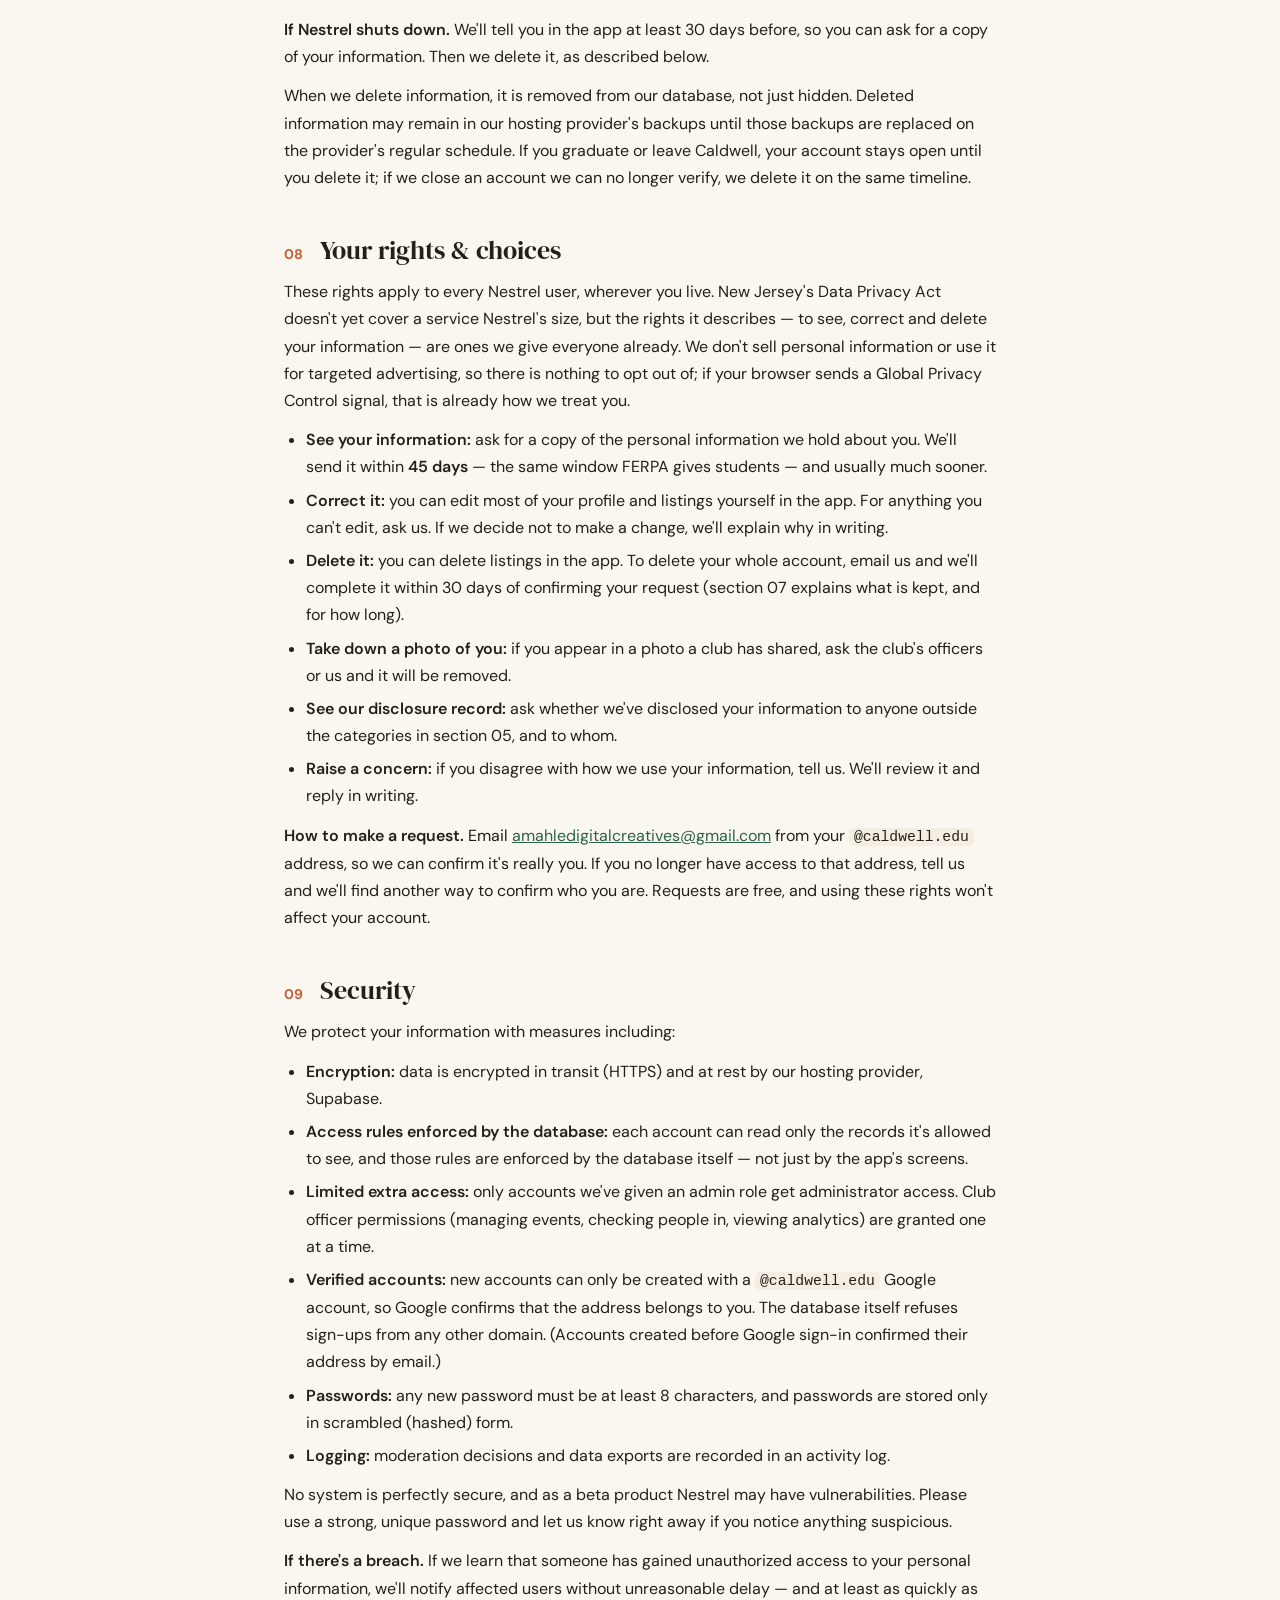
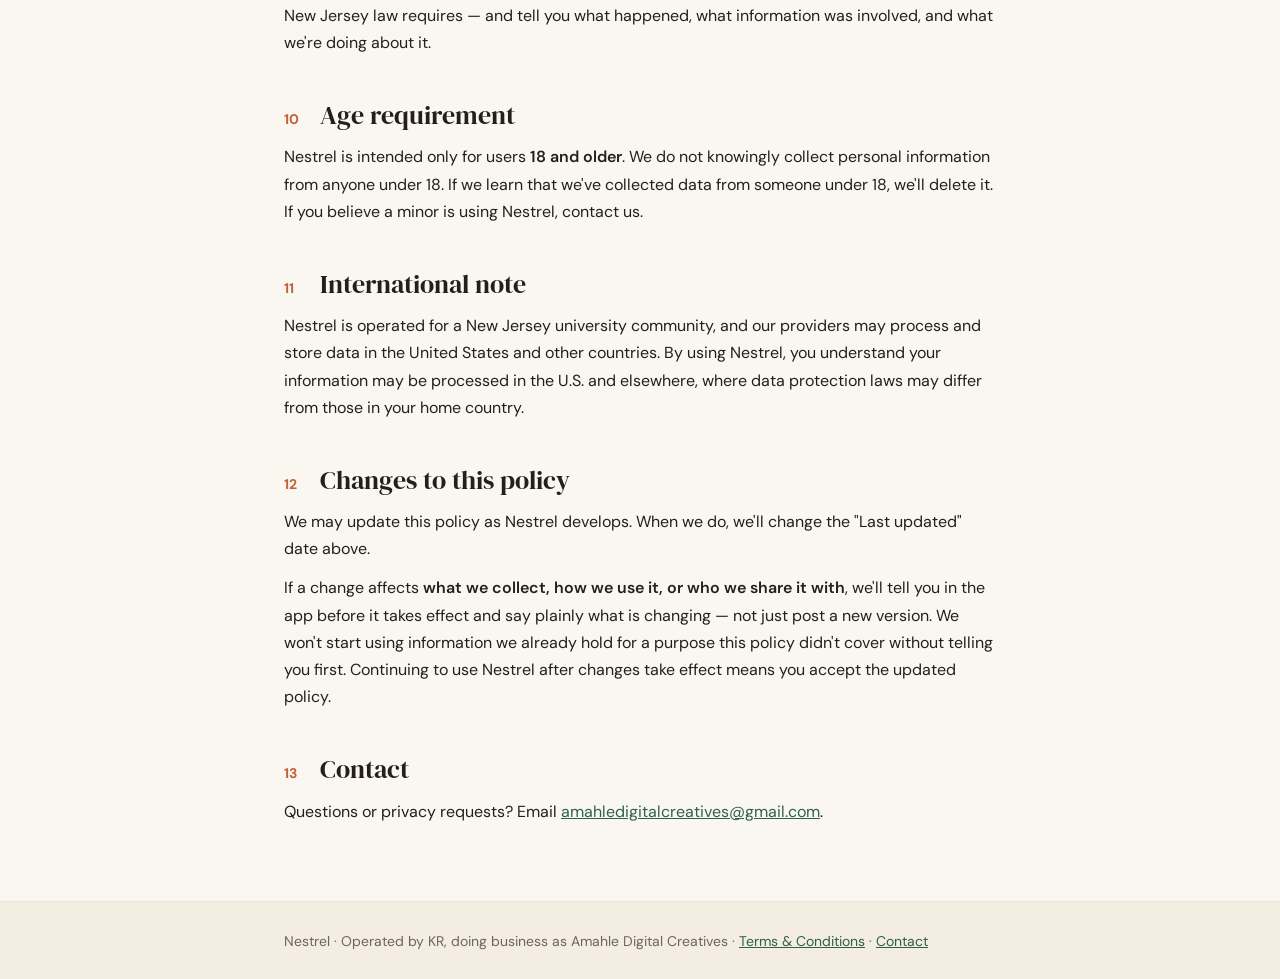
==== commit 8f392714: "Legal pages: a lawyer-style review against the actual app, and the roadmap brought up to date - Term" ====
--- a/privacy.html
+++ b/privacy.html
@@ -133,7 +133,7 @@
 
   <h2 id="intro"><span class="num">01</span> Who this covers</h2>
   <p>
-    This Privacy Policy applies to Nestrel, a campus platform for verified Caldwell
+    This Privacy Policy applies to Nestrel (<a href="https://nestrel.org">nestrel.org</a>), a campus platform for verified Caldwell
     University students, operated by KR, doing
     business as Amahle Digital Creatives ("we," "us," "our"). Nestrel is independent: it is
     not owned, operated, or endorsed by Caldwell University.
@@ -191,10 +191,10 @@
     <tr><td>Clubs &amp; organizations</td><td>Clubs you follow or join, your role in a club (for example, officer), posts you publish for a club, and your votes in club polls.</td></tr>
     <tr><td>Club pages &amp; event photos</td><td>If you're an officer: the logo and cover photo you upload for your club, and photos you share from an event (a "recap") with an optional note. Recap photos can show the people who were there, so if you attended an event, you may appear in one.</td></tr>
     <tr><td>Events</td><td>Events you RSVP to, whether and when you checked in (and which officer checked you in), and any rating or comment you leave after an event. We also record the first time you open an event's page, so each person counts once in its view total. That record is erased 30 days after the event ends, leaving only the number.</td></tr>
-    <tr><td>Activity</td><td>Saved items, and actions on your listings (posting, marking sold, renewing). For each listing we also keep a running total of how many times it has been opened — a number, not a record of who opened it. We also remember which updates in your Activity feed you've seen and opened, so every device you use shows the same thing.</td></tr>
+    <tr><td>Activity</td><td>Saved items, and actions on your listings (posting, marking sold, renewing). We also remember which updates in your Activity feed you've seen and opened, so every device you use shows the same thing.</td></tr>
     <tr><td>Safety &amp; moderation</td><td>Reports you file or that are filed about you, appeals, and any suspension history.</td></tr>
     <tr><td>Technical</td><td>Basic technical data your browser sends (e.g., device/browser type) and data our infrastructure providers process to keep the service running and secure.</td></tr>
-    <tr><td>Stored on your device</td><td>Nestrel keeps a few things in your browser's local storage: your sign-in session, and small conveniences such as the page you were last on, the club console you used last, and which updates you've already read. We don't use advertising cookies or third-party trackers.</td></tr>
+    <tr><td>Stored on your device</td><td>Nestrel keeps a few things in your browser's storage (local storage and session storage): your sign-in session, and small conveniences such as the page you were last on, the club console you used last, and which updates you've already read. We don't use advertising cookies or third-party trackers.</td></tr>
     <tr><td>Information others give us about you</td><td>When a club officer checks in a walk-in at an event, they may enter that person's name and email, even if the person has no Nestrel account. People who join our waitlist for another school give us their email, school name, and role.</td></tr>
   </table>
   <h3>Data from your Google account</h3>
@@ -211,8 +211,8 @@
   <p>
     <strong>What we don't collect.</strong> We collect what we need to verify you and run
     Nestrel, and nothing more. We never ask for your student ID number, Social Security number,
-    date of birth, grades, class schedule, or financial account information — and Nestrel does
-    not handle payments. Please don't put any of these in listings or messages.
+    date of birth, grades, class schedule, precise (GPS) location, or financial account
+    information — and Nestrel does not handle payments. Please don't put any of these in listings or messages.
   </p>
 
   <h2 id="use"><span class="num">03</span> How we use it</h2>
@@ -289,7 +289,8 @@
       <strong>Nestrel administrators:</strong> the people who run Nestrel can access account
       information, listings, messages, reports, and activity records in order to verify
       students, review reports, investigate abuse, and keep the platform working.
-      Administrators can currently open any conversation, not only reported ones. Admin access
+      The admin screens show who messaged whom and when, not what was said; but an administrator
+      can export all messages, including what they say — not only reported ones. Admin access
       is limited to accounts we've given an admin role, and every data export is recorded in
       our activity log.
     </li>
@@ -328,8 +329,13 @@
     <tr><th>Provider</th><th>What it does</th><th>Data involved</th></tr>
     <tr>
       <td><strong>Supabase</strong></td>
-      <td>Hosts our authentication, database, and file storage (including listing photos).</td>
-      <td>Account data, listings, messages, club and event records, uploaded photos, activity records.</td>
+      <td>Hosts our authentication, database, and file storage (including listing and event photos), and sends account emails such as password resets.</td>
+      <td>Account data, listings, messages, club and event records, uploaded photos, activity records, and your email address for account emails.</td>
+    </tr>
+    <tr>
+      <td><strong>Vercel</strong></td>
+      <td>Hosts the Nestrel website at nestrel.org and delivers its pages to your browser.</td>
+      <td>Like any web host, it receives your IP address and basic browser details when you load a page, and may keep them briefly in its logs for security and reliability. It doesn't receive your account data or messages.</td>
     </tr>
     <tr>
       <td><strong>Google</strong></td>
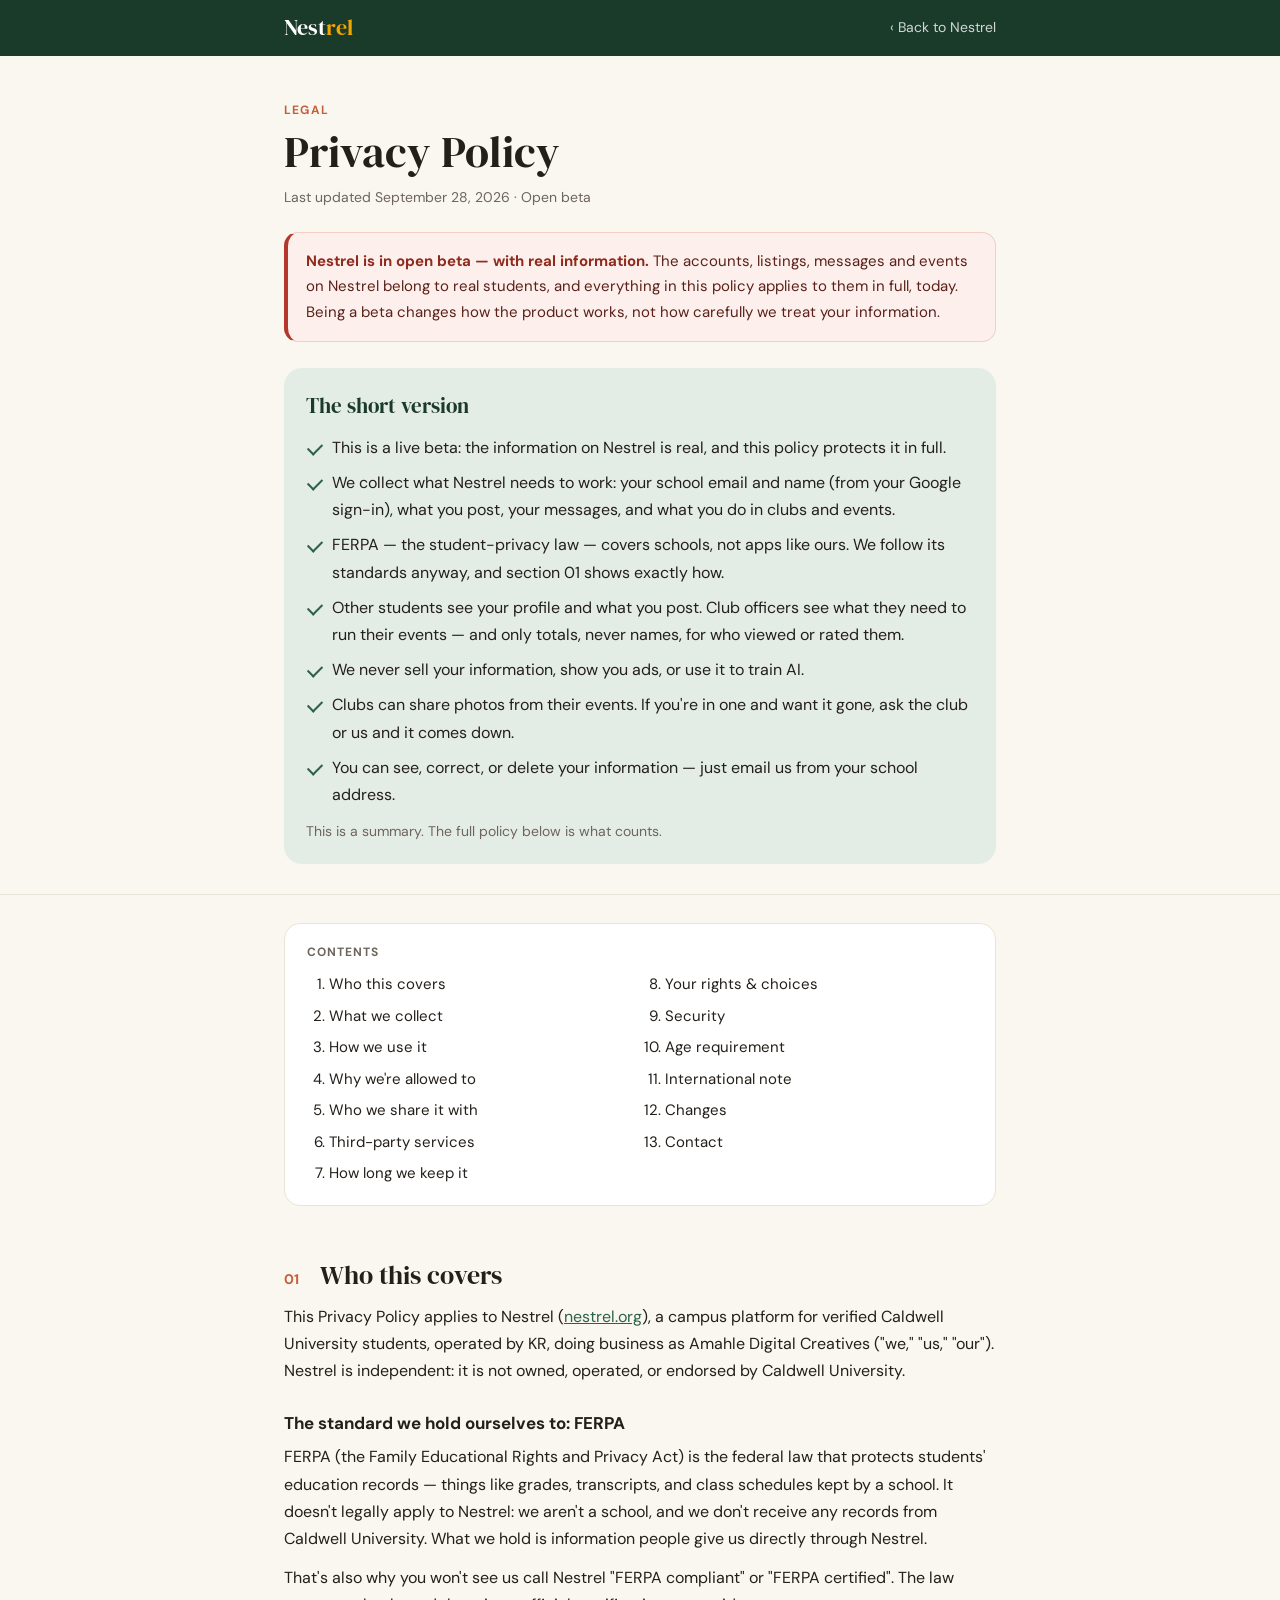
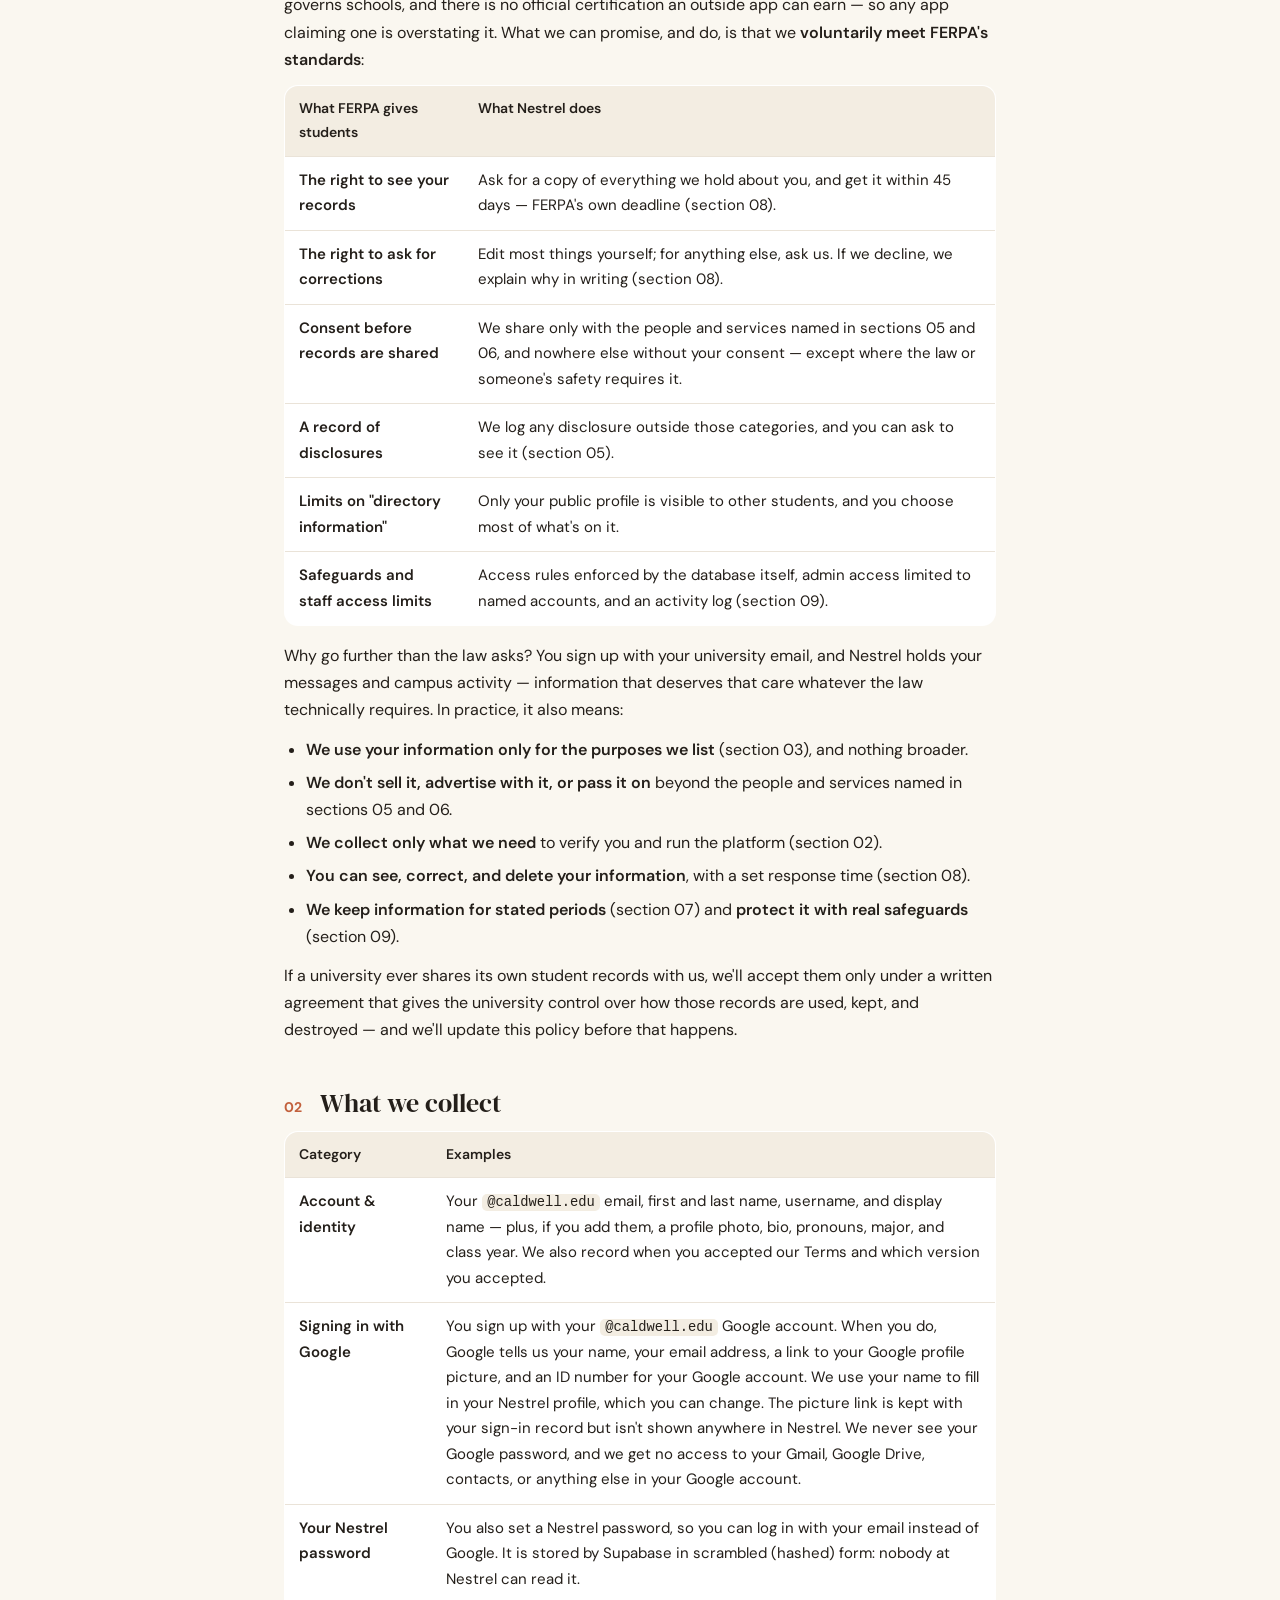
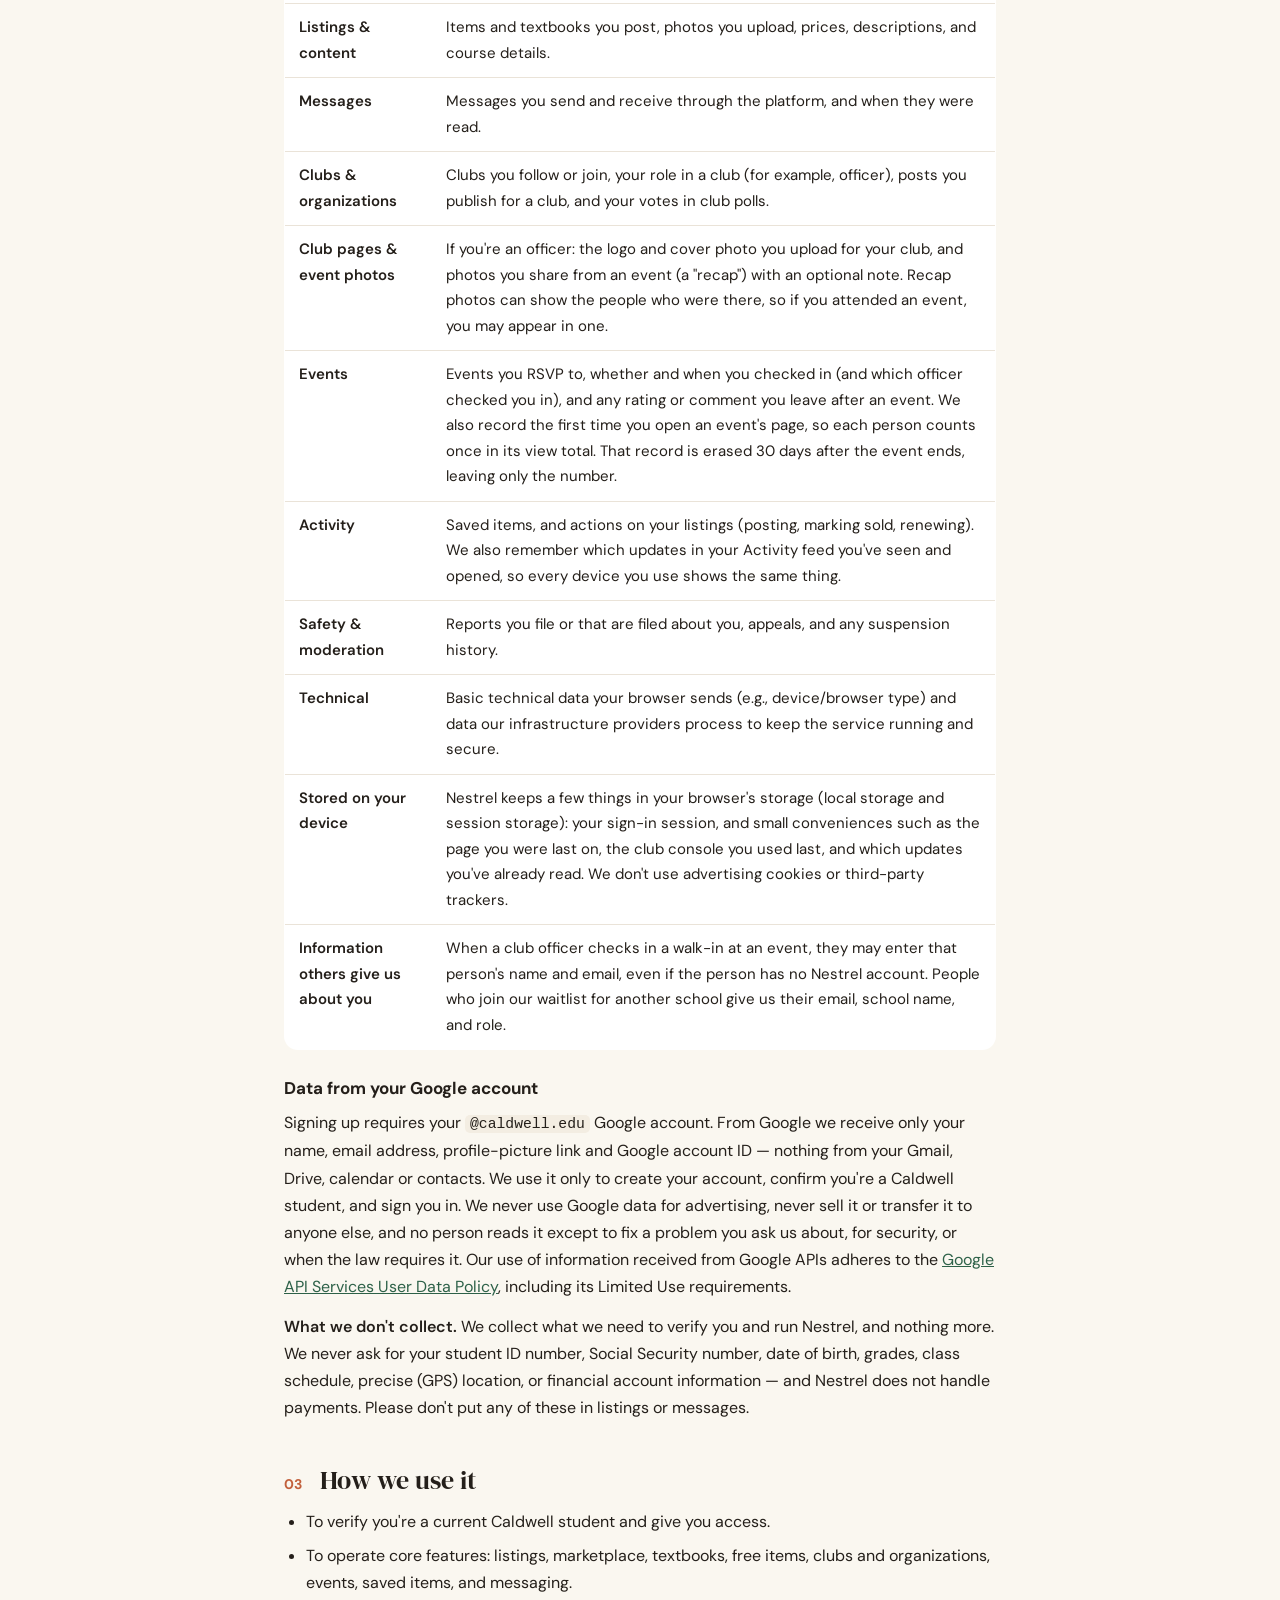
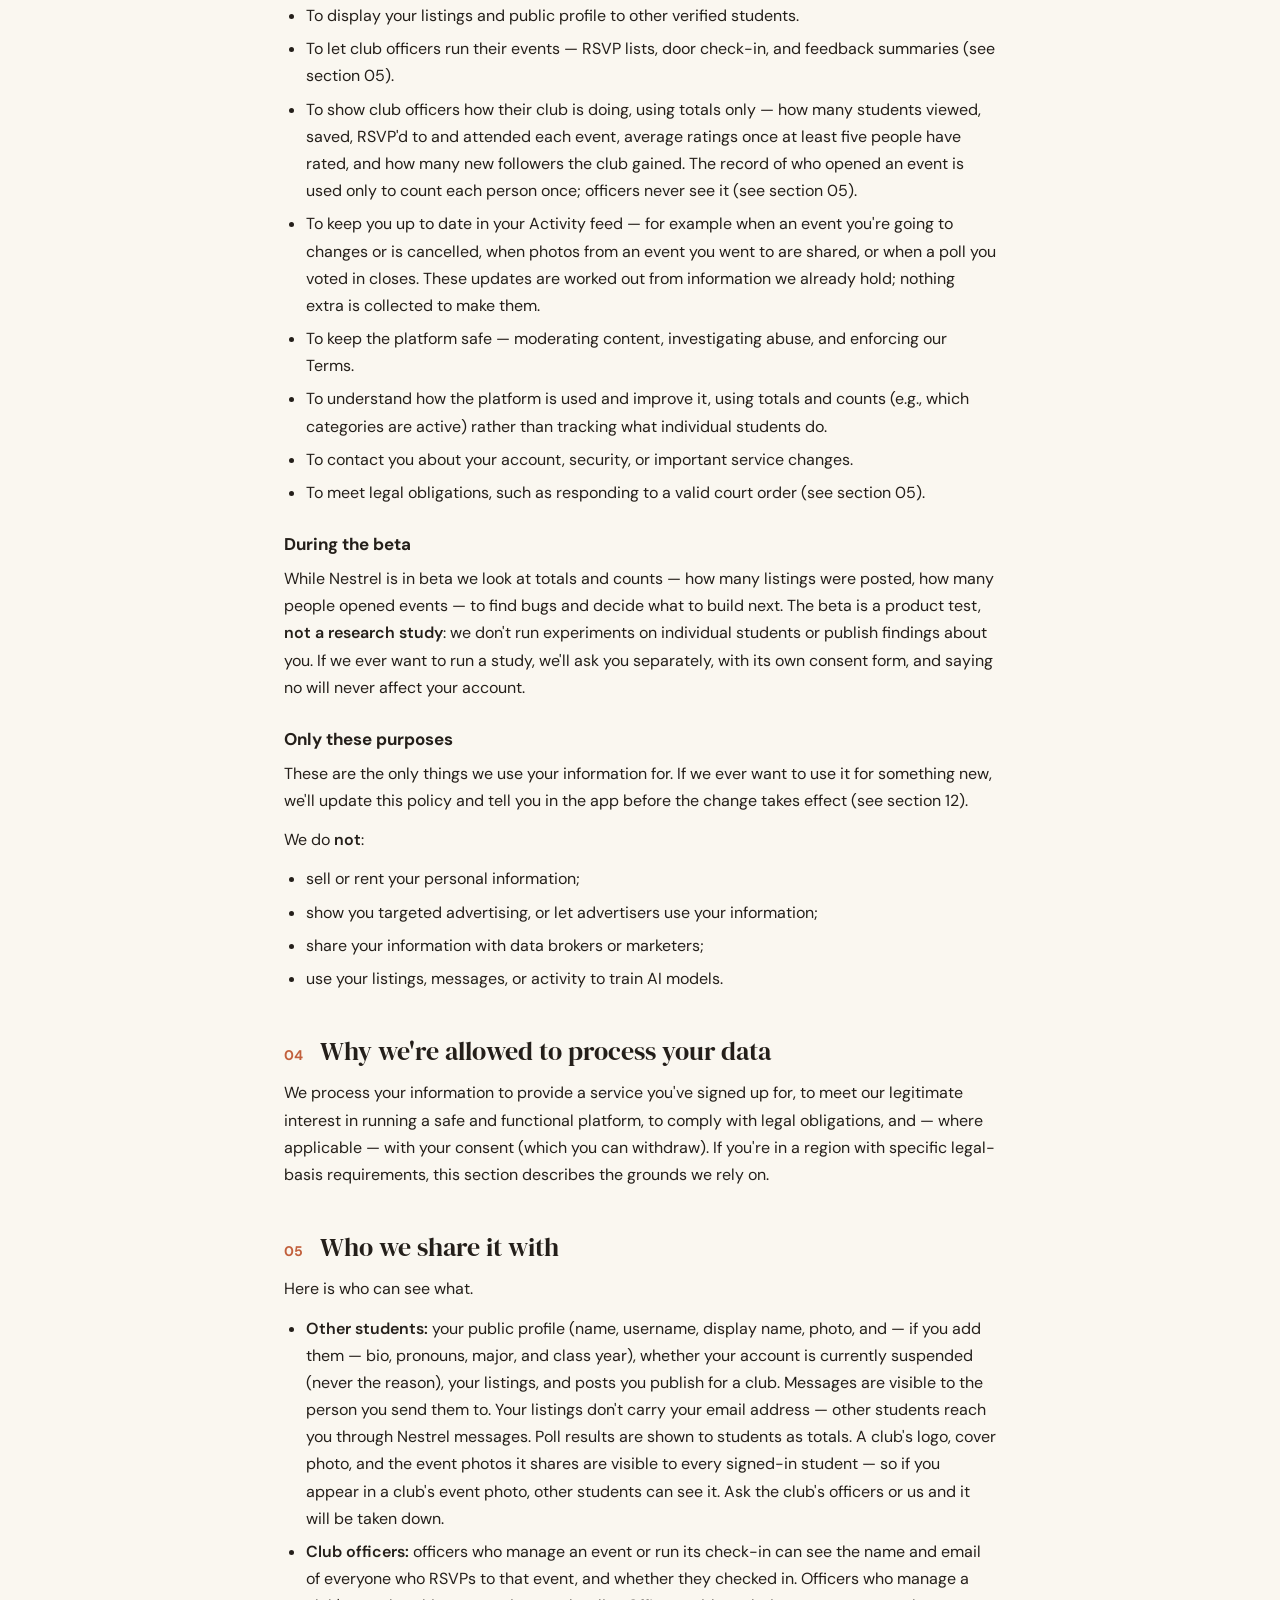
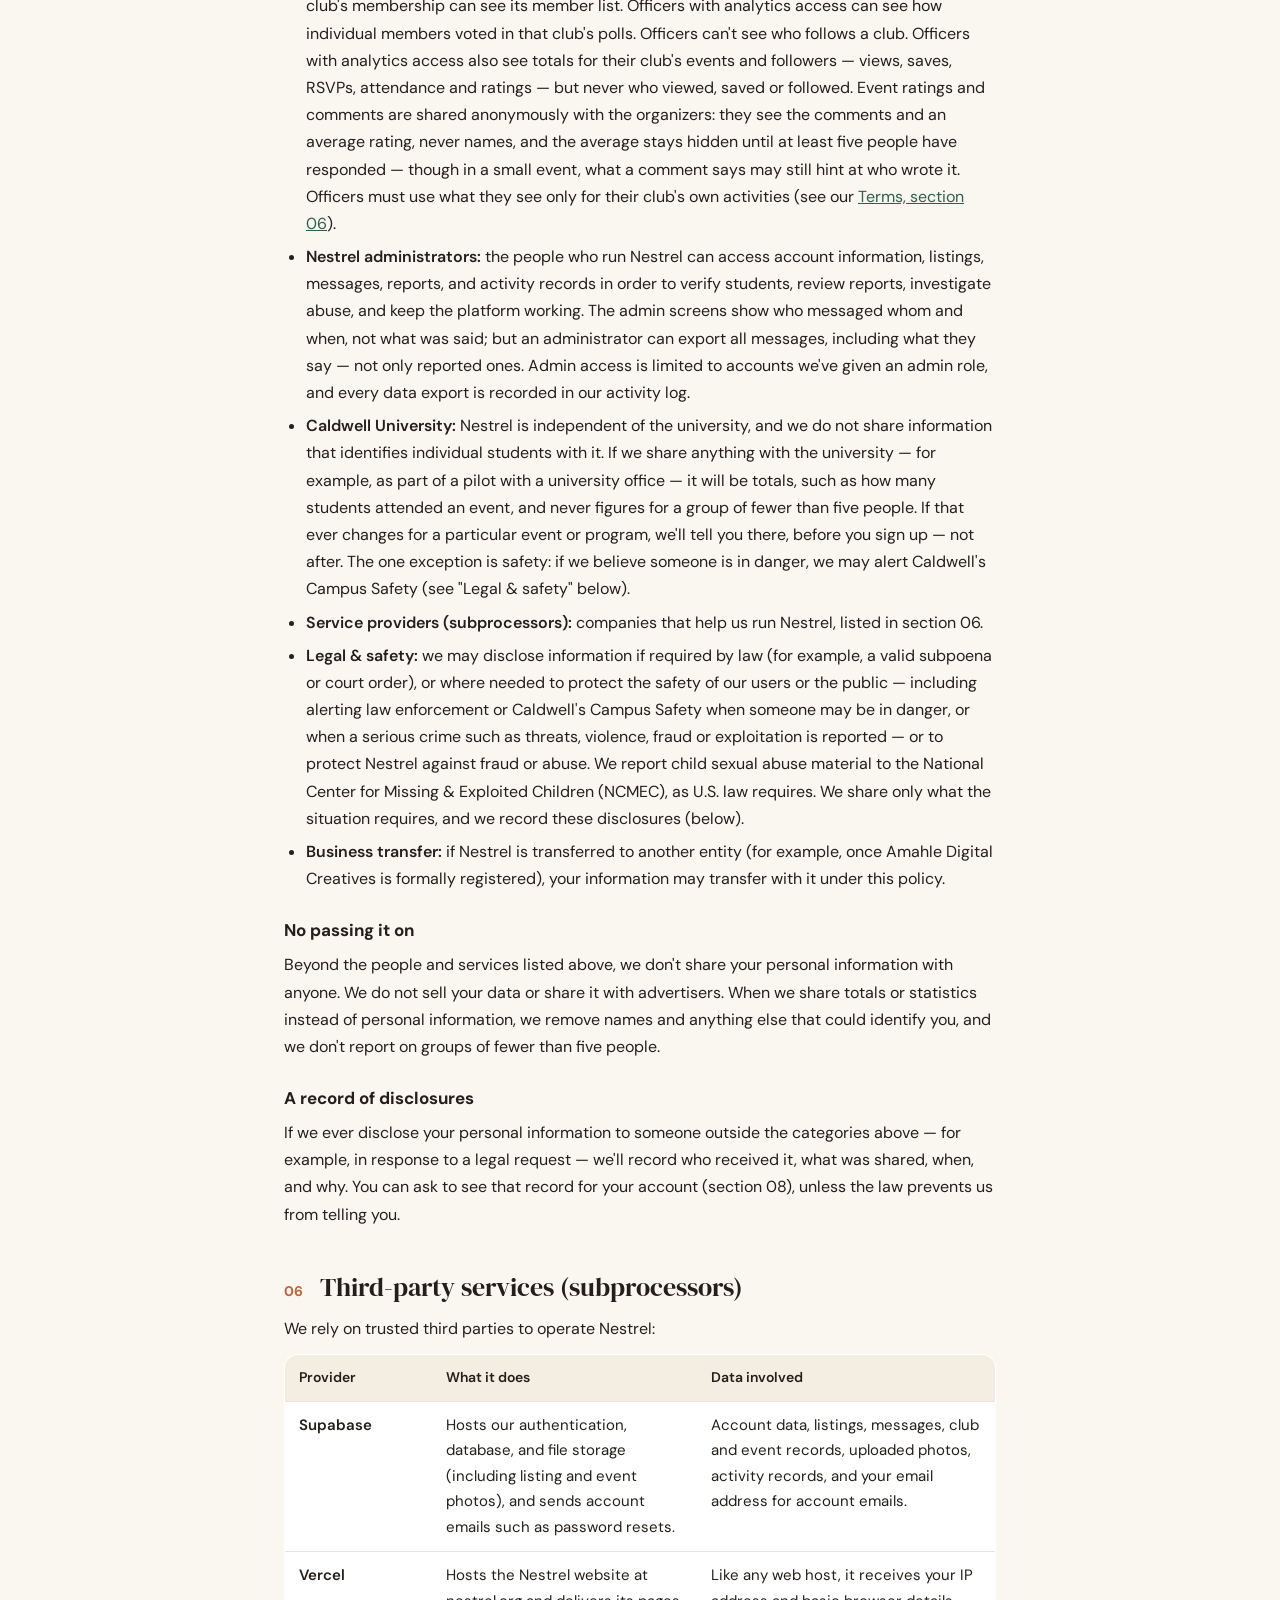
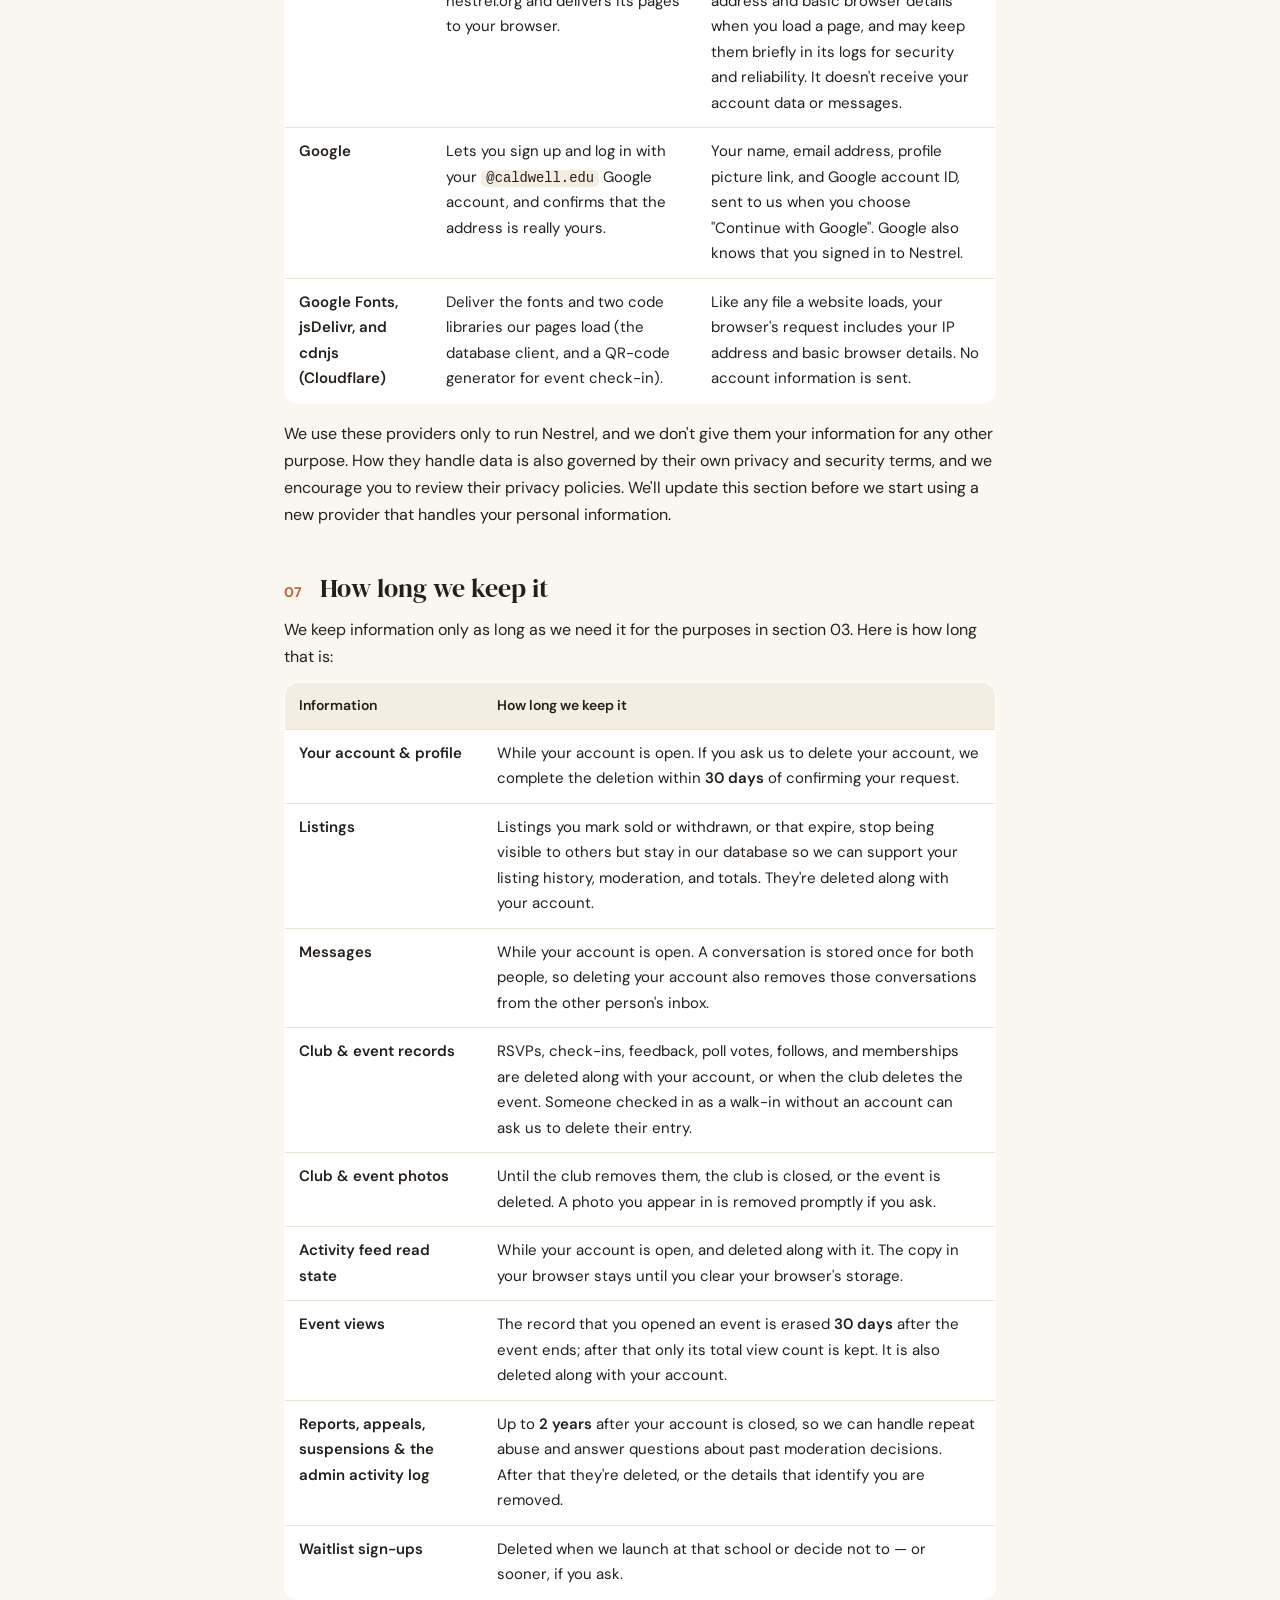
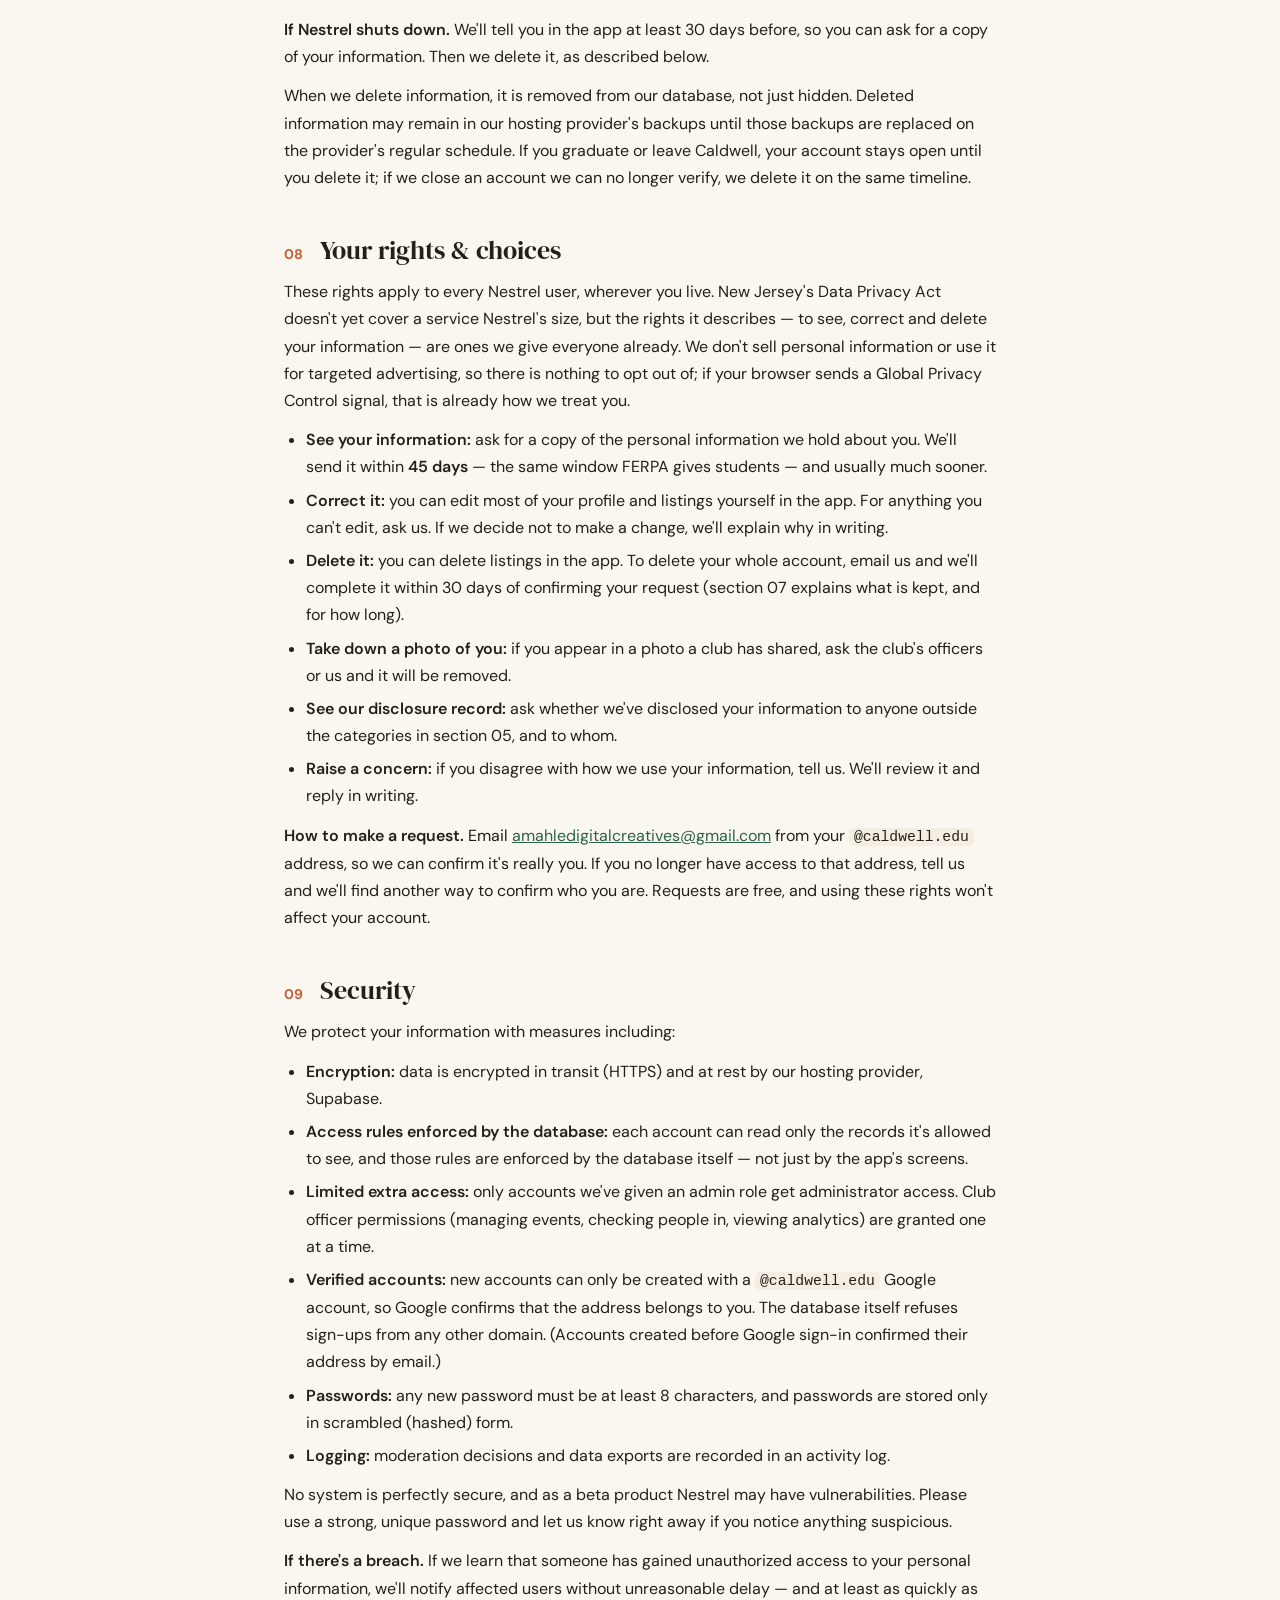
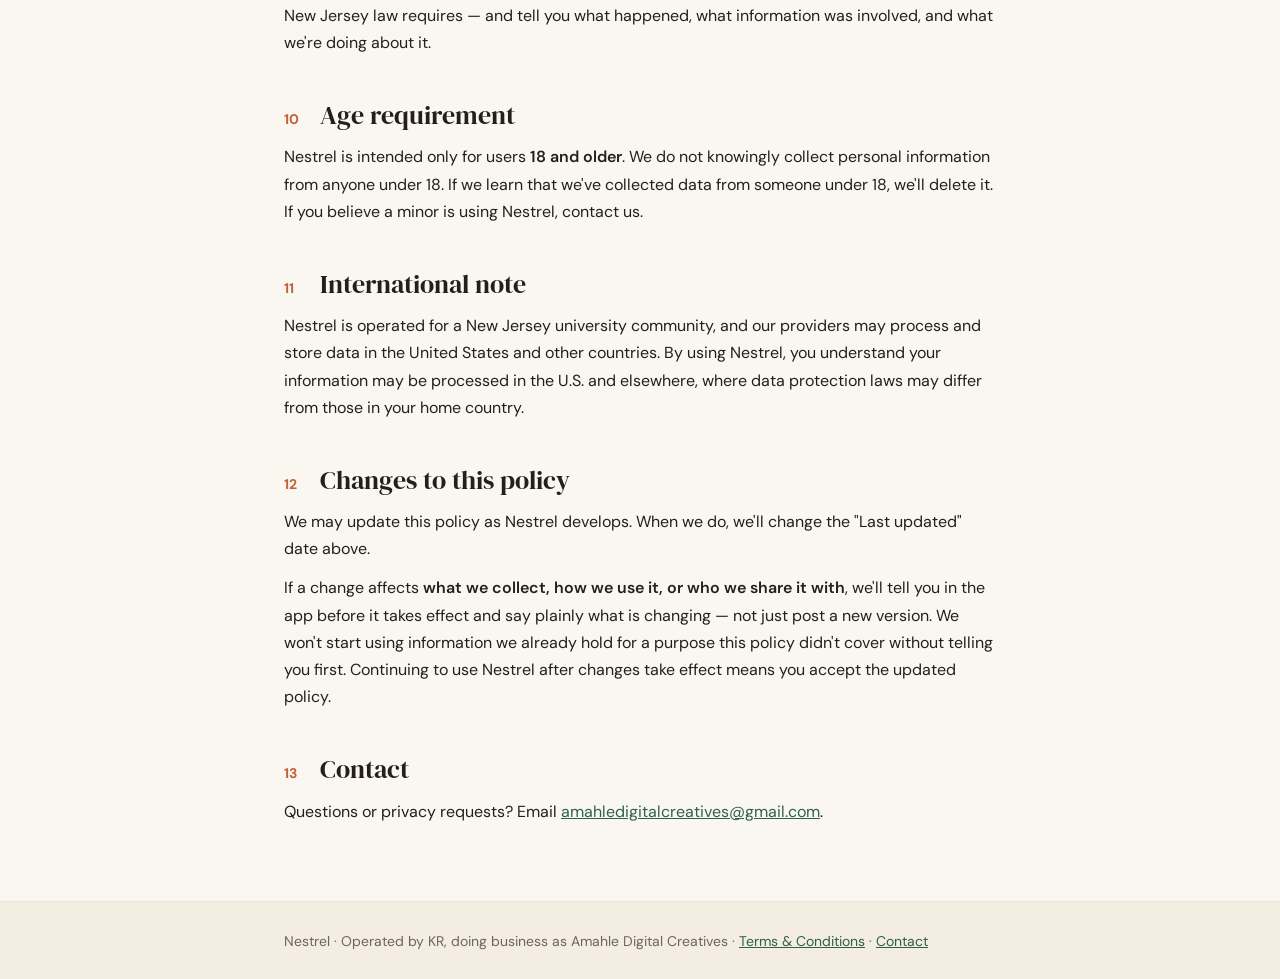
==== commit dc3faacd: "Privacy: listings no longer carry the poster's email - privacy.html section 05: "When you post a lis" ====
--- a/privacy.html
+++ b/privacy.html
@@ -80,7 +80,7 @@
   <div class="wrap">
     <p class="kicker">Legal</p>
     <h1>Privacy Policy</h1>
-    <p class="updated">Last updated September 25, 2026 · Open beta</p>
+    <p class="updated">Last updated September 28, 2026 · Open beta</p>
 
     <div class="beta" role="note">
       <b>Nestrel is in open beta — with real information.</b> The accounts, listings, messages
@@ -266,8 +266,8 @@
       <strong>Other students:</strong> your public profile (name, username, display name, photo,
       and — if you add them — bio, pronouns, major, and class year), whether your account is
       currently suspended (never the reason), your listings, and posts you publish for a club.
-      Messages are visible to the person you send them to. When you post a listing, the email on
-      your account is stored with it and can be accessed by other signed-in students. Poll
+      Messages are visible to the person you send them to. Your listings don't carry your email
+      address — other students reach you through Nestrel messages. Poll
       results are shown to students as totals. A club's logo, cover photo, and the event photos
       it shares are visible to every signed-in student — so if you appear in a club's event
       photo, other students can see it. Ask the club's officers or us and it will be taken down.
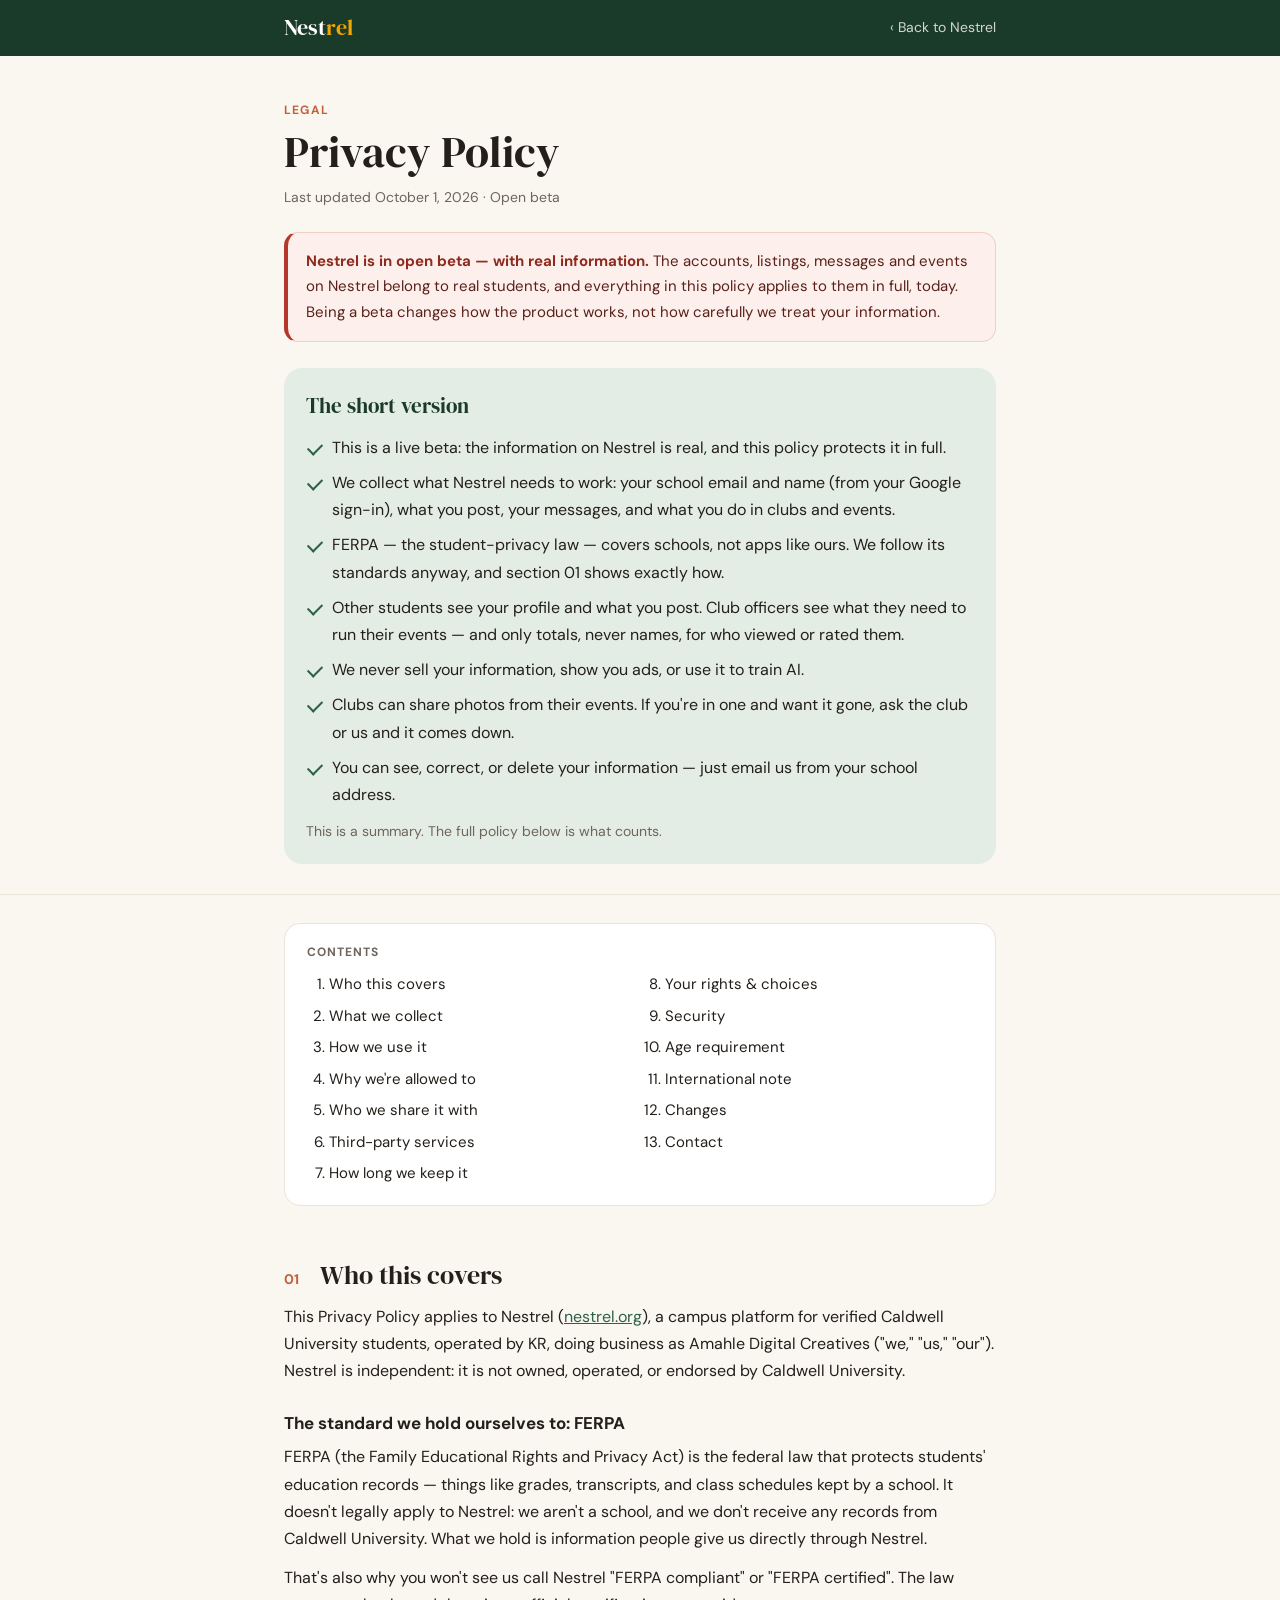
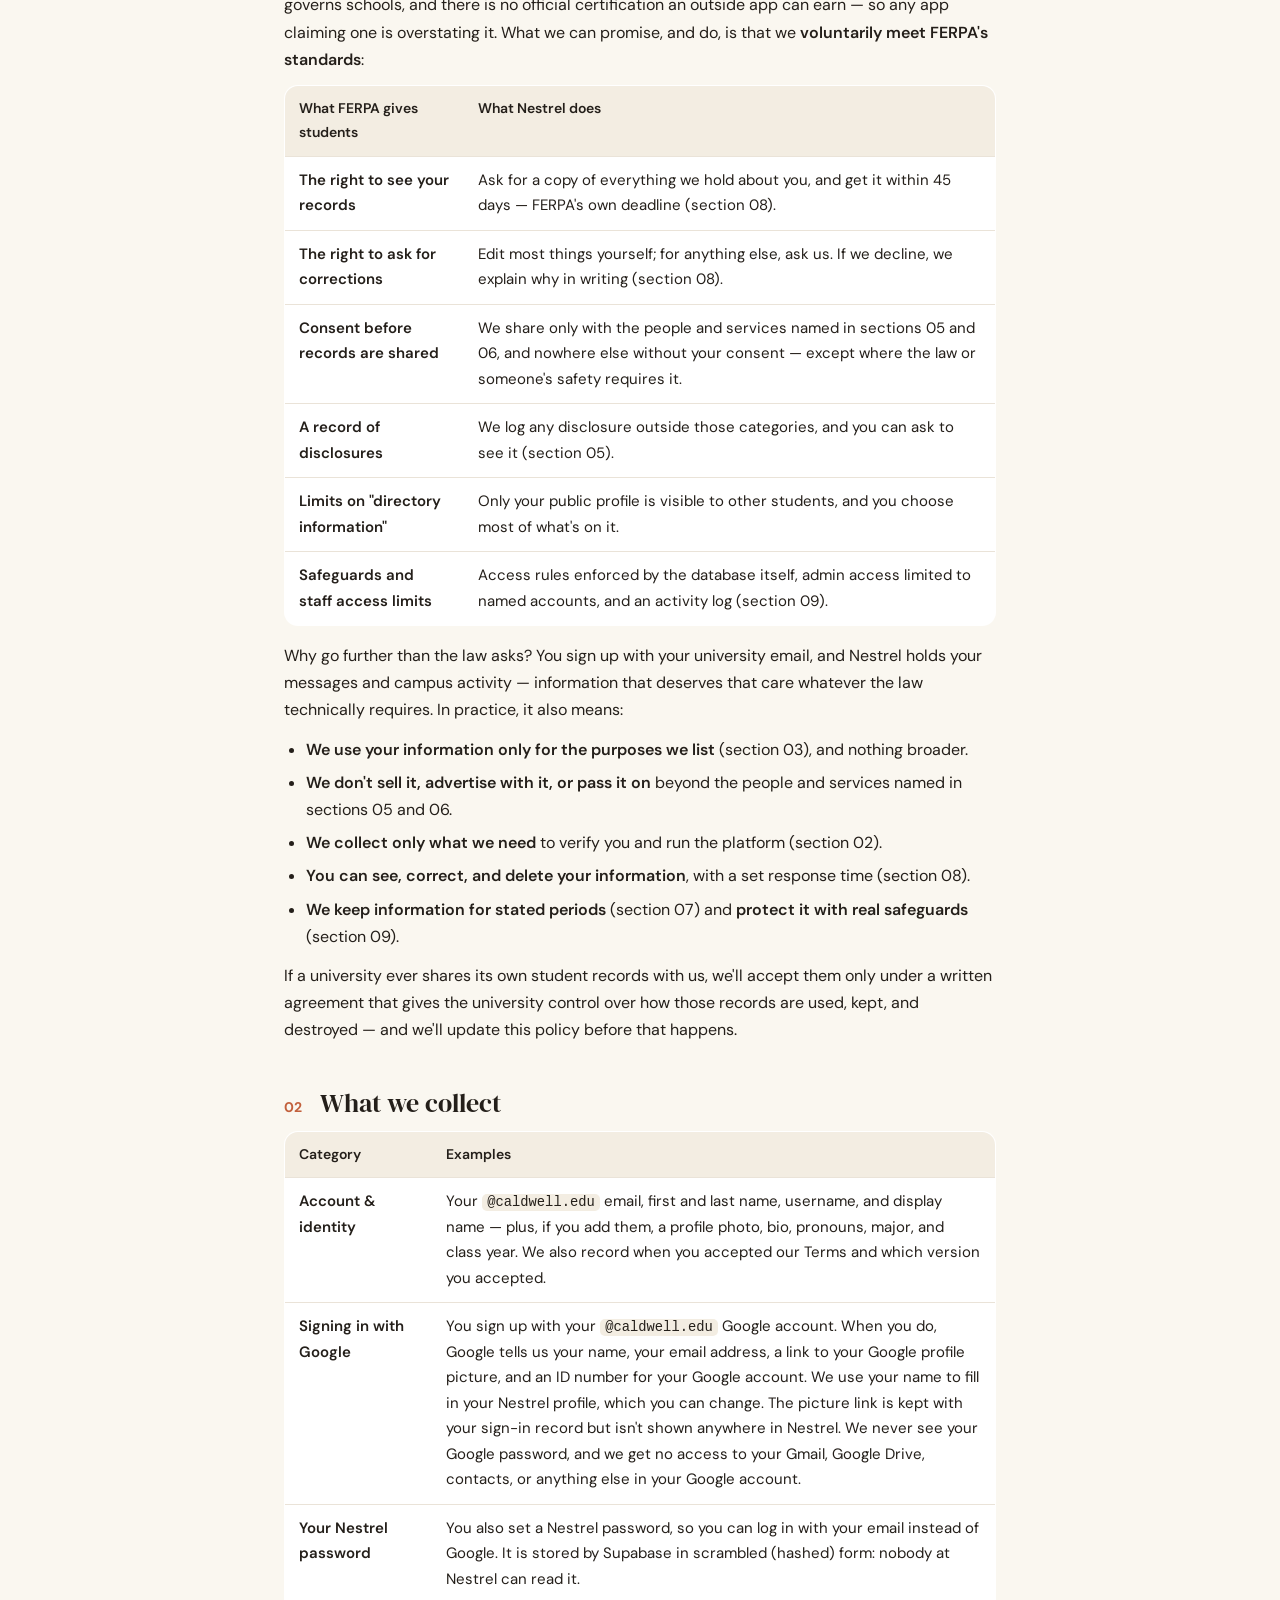
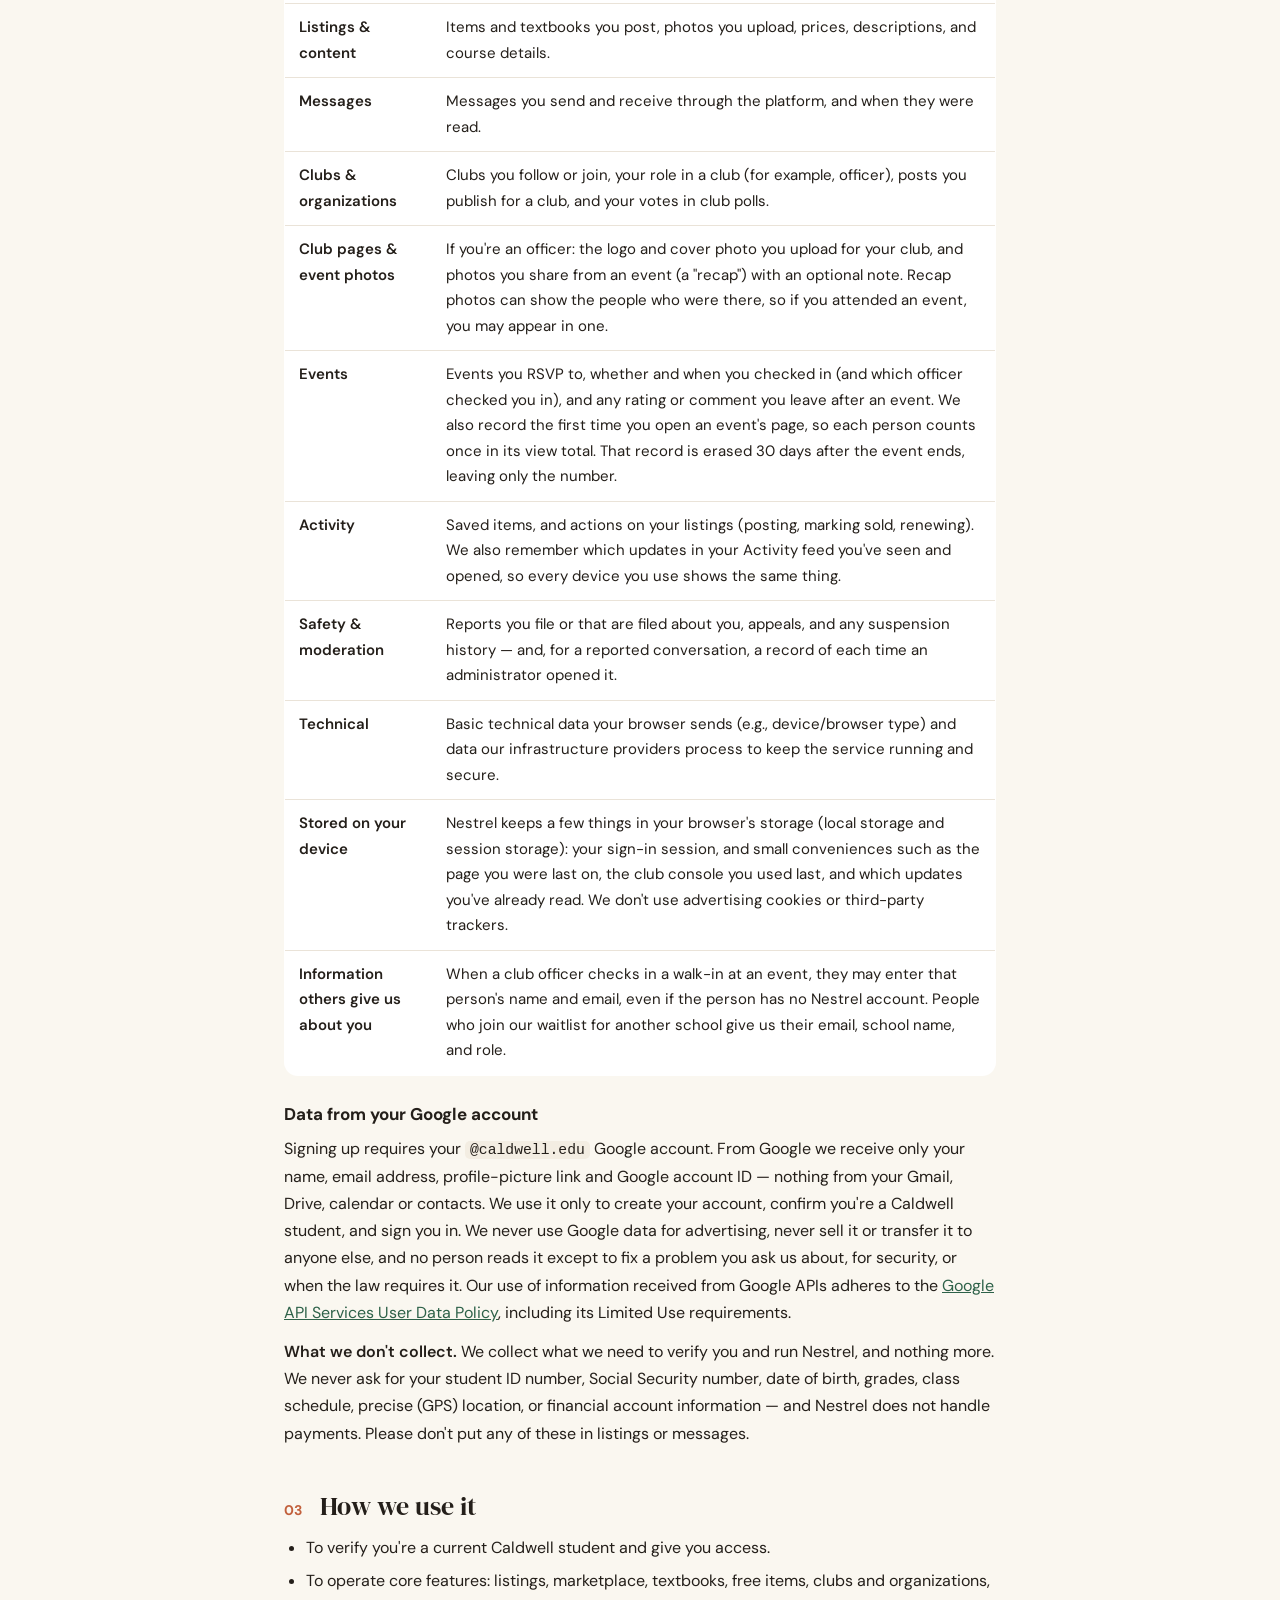
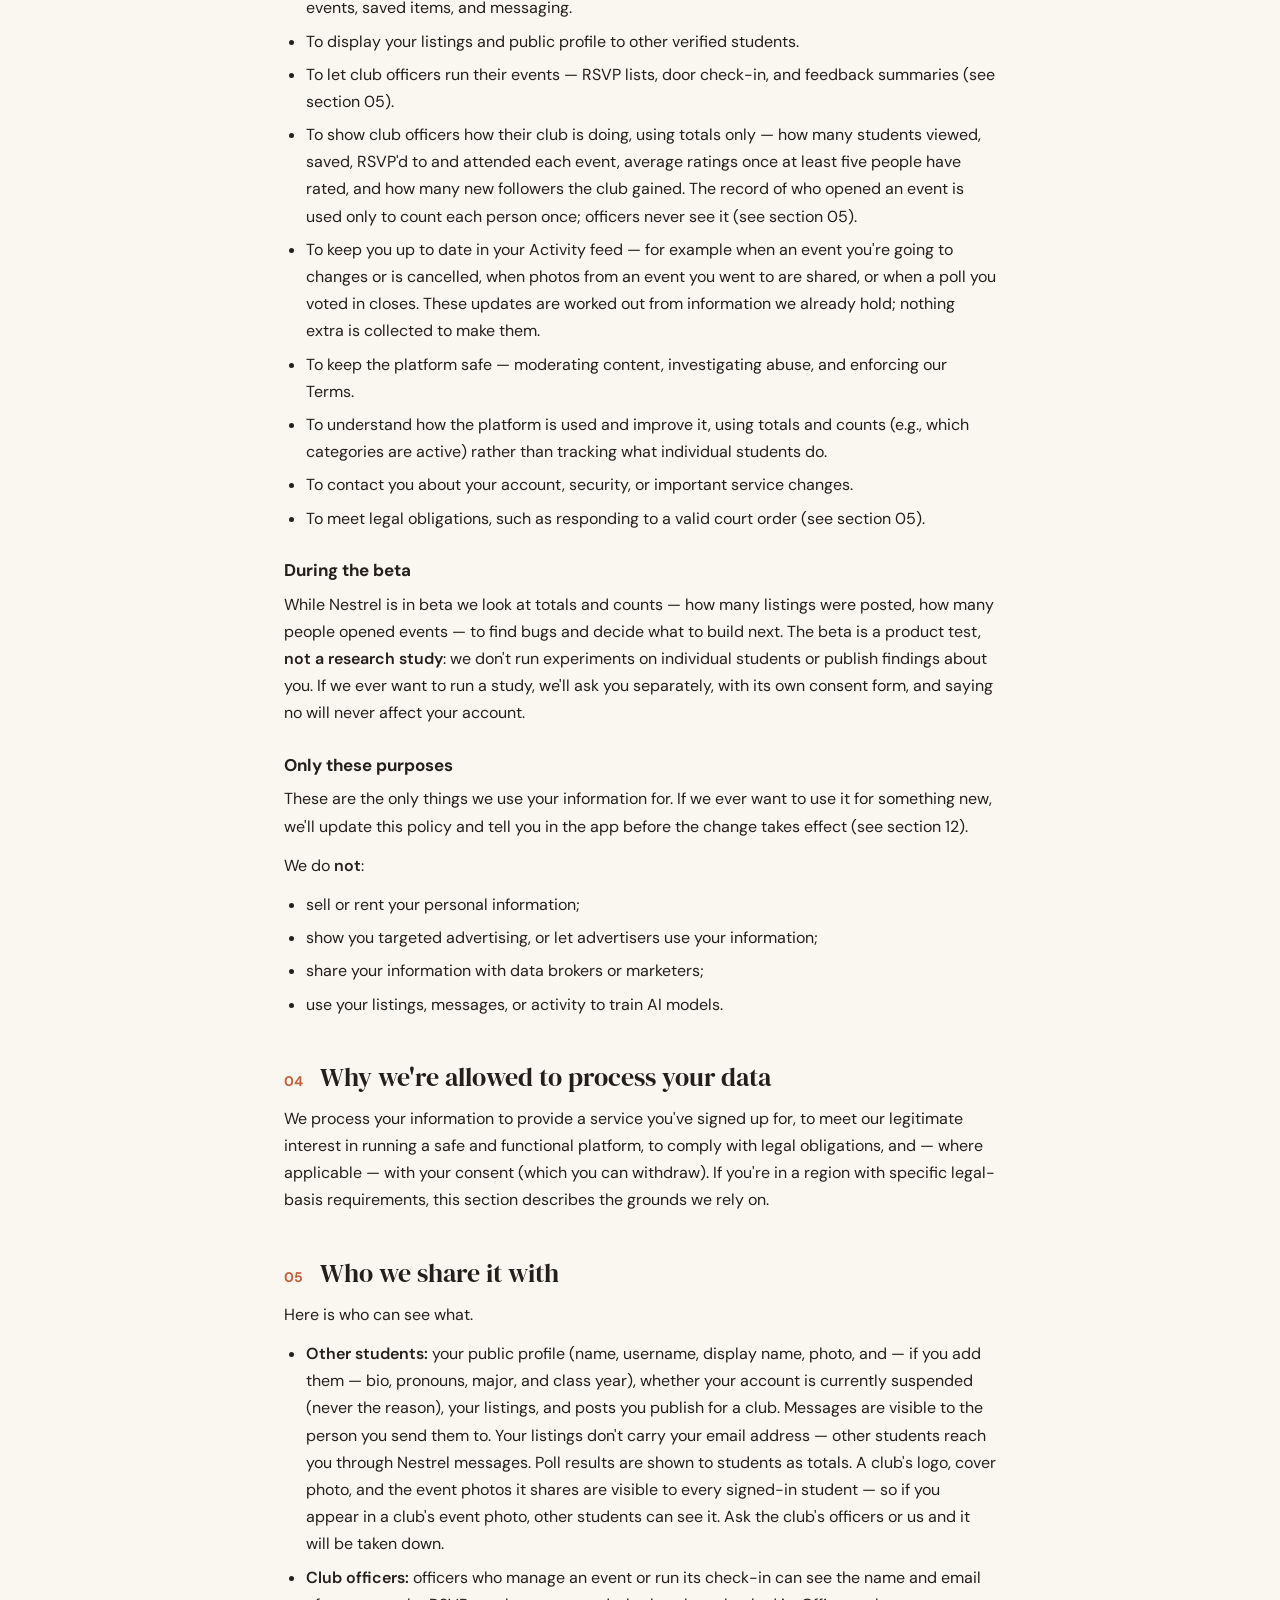
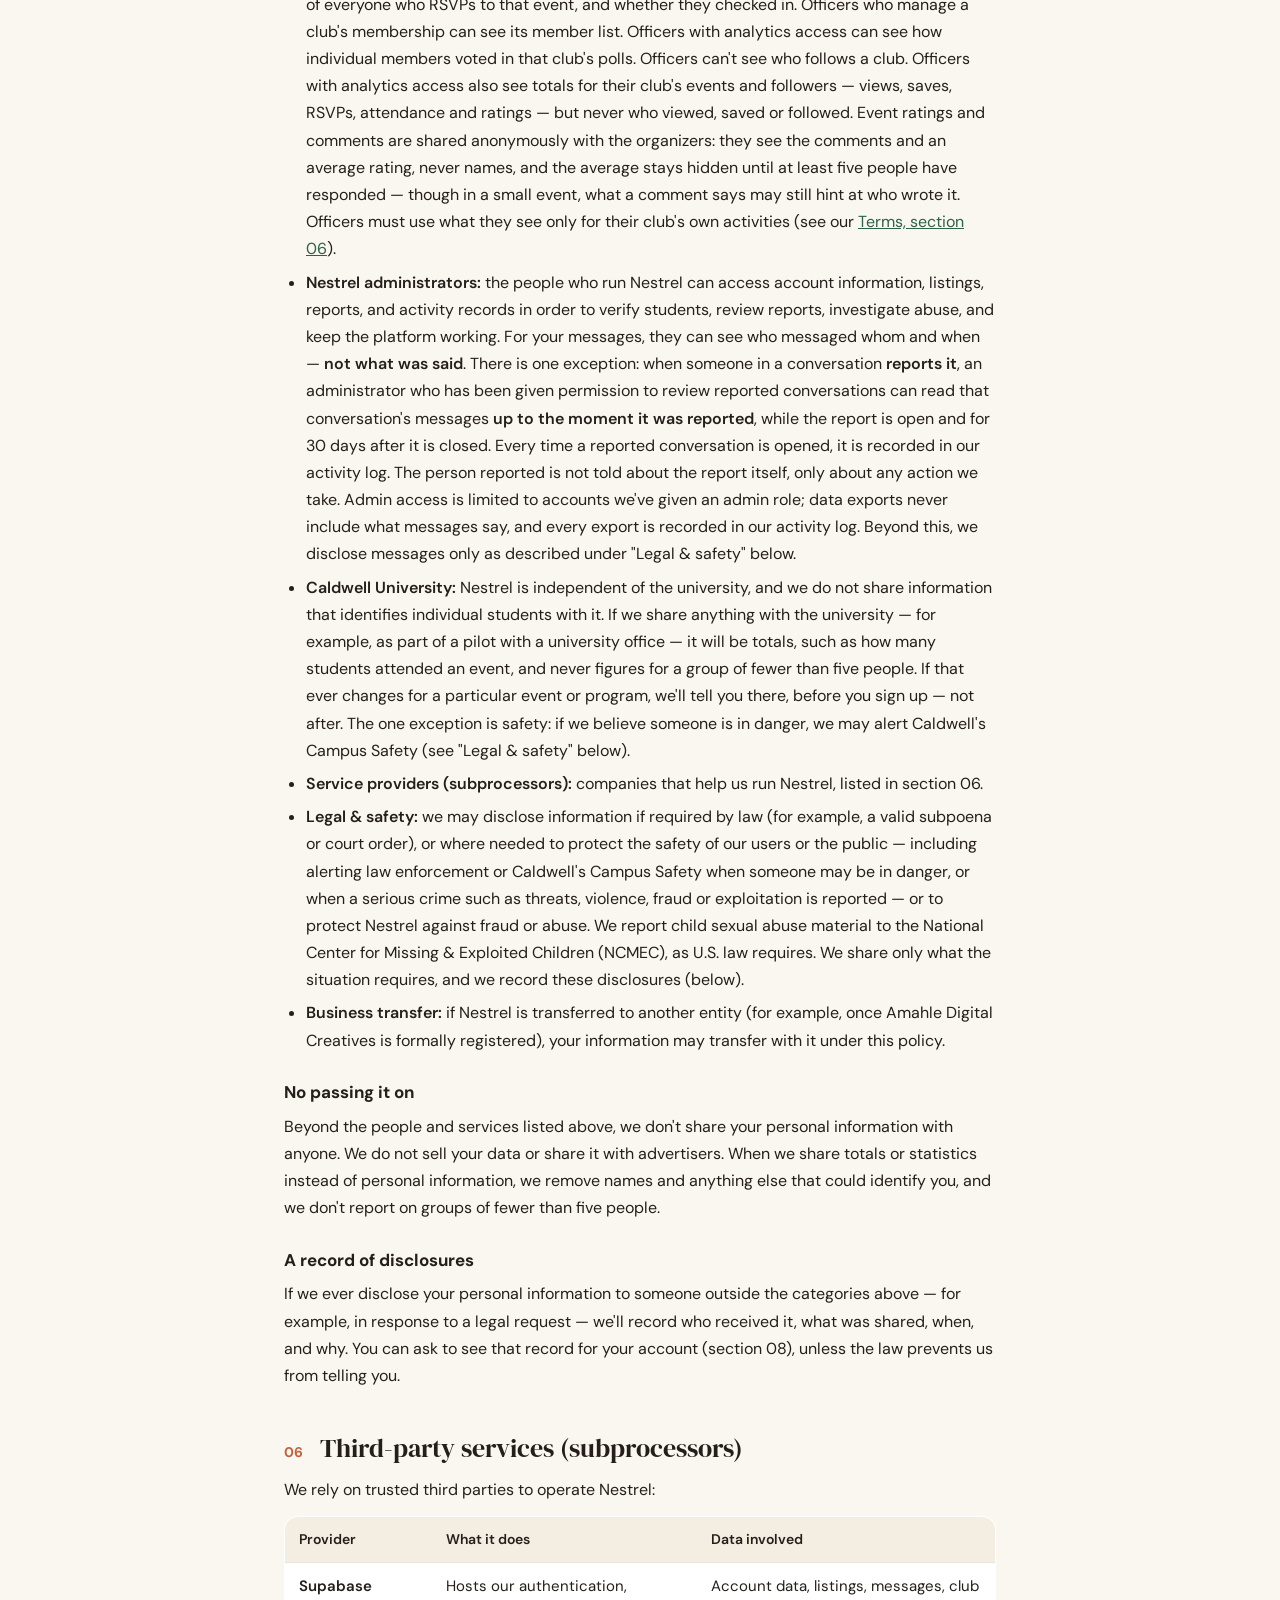
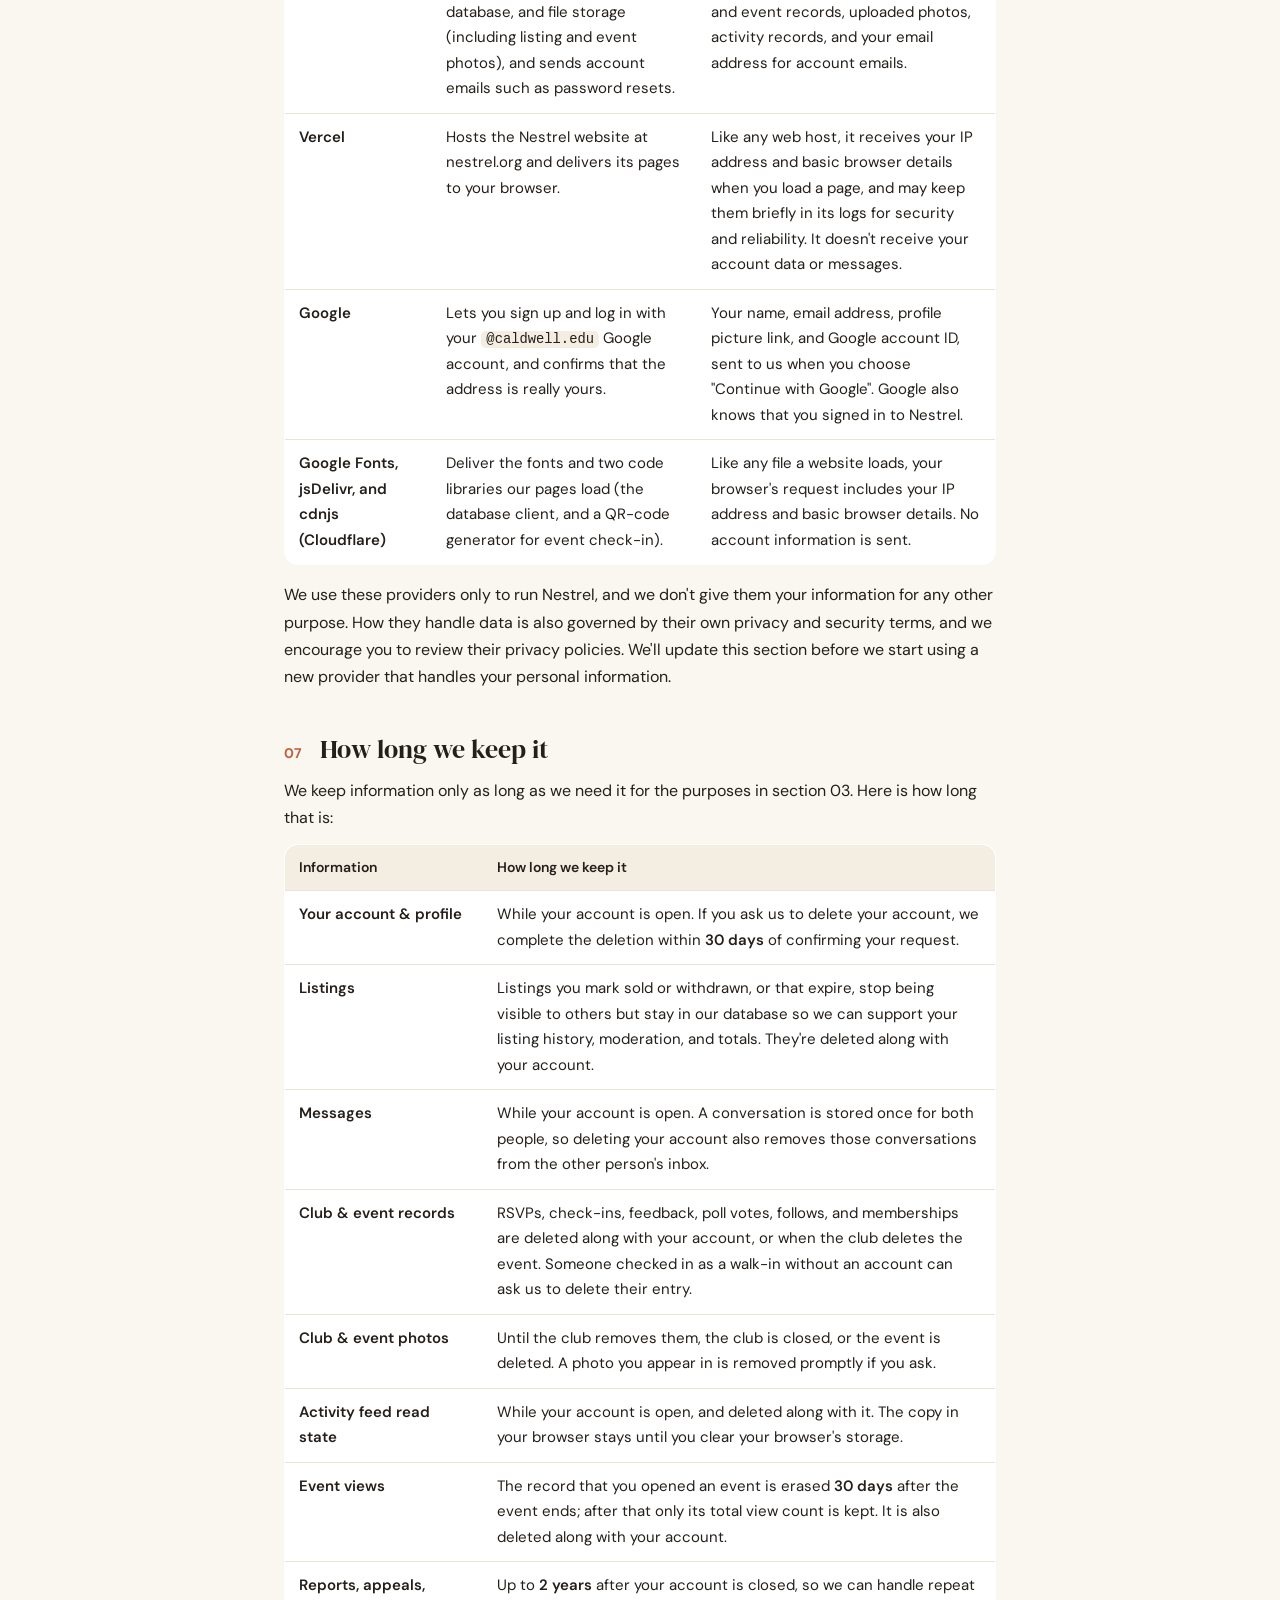
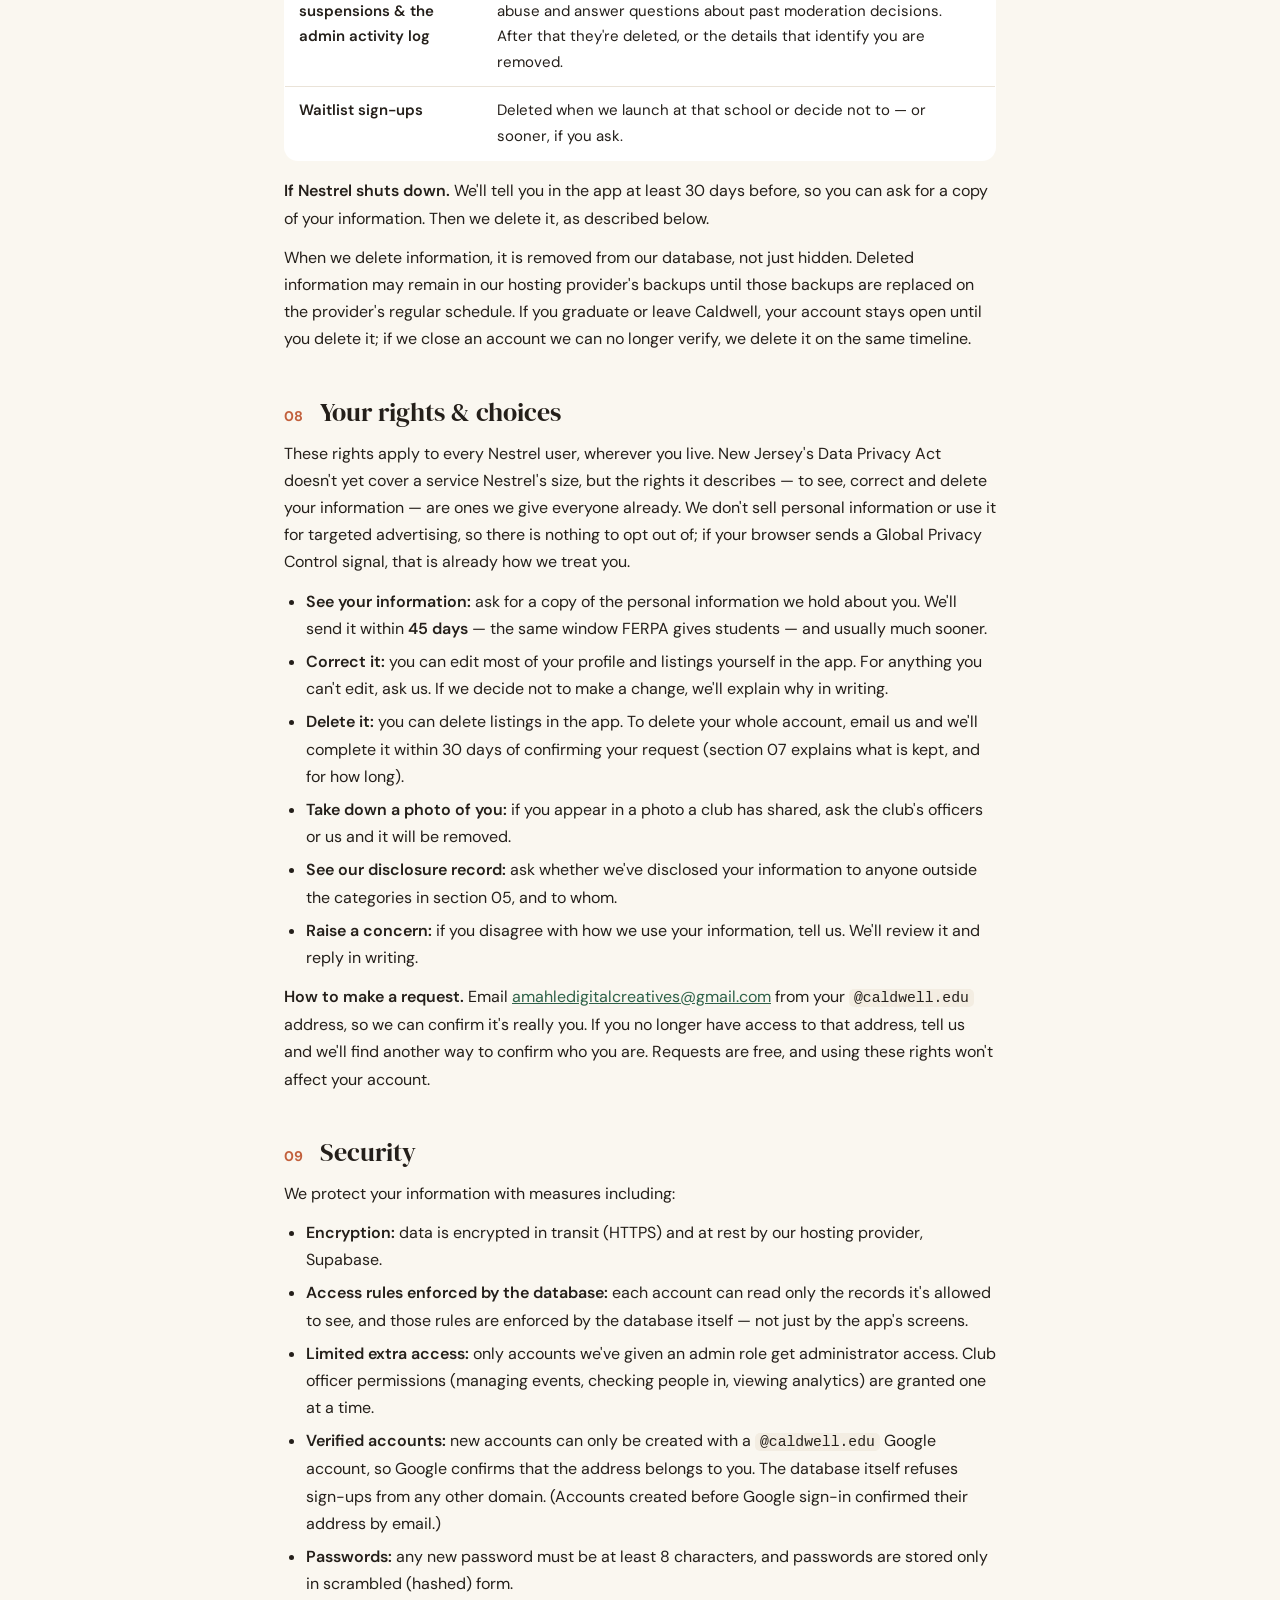
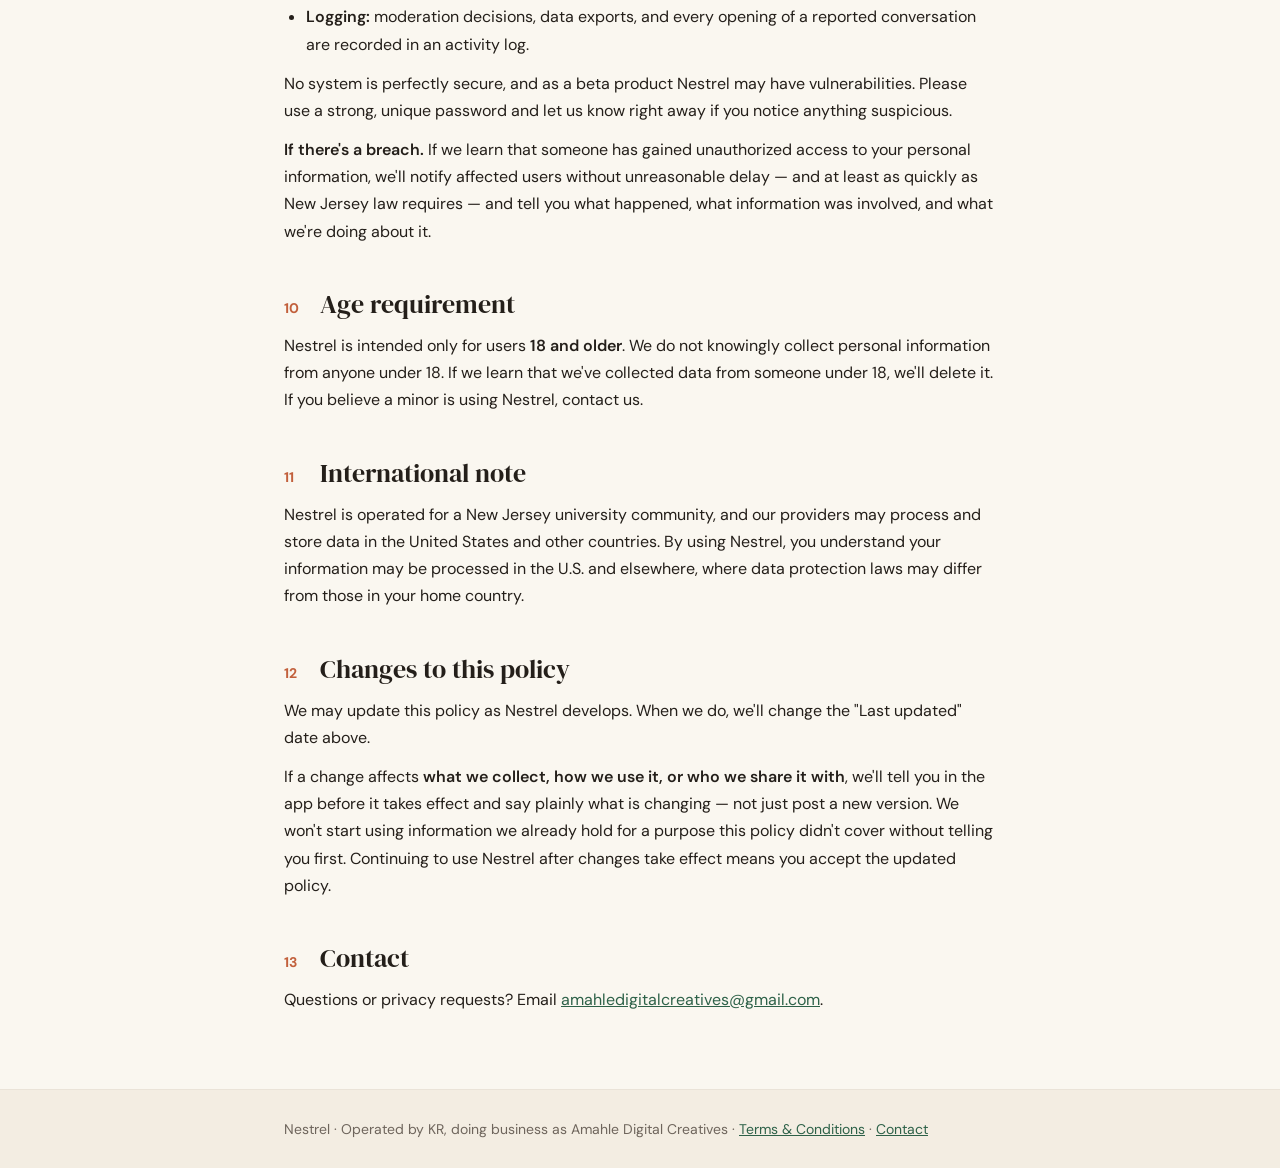
==== commit b32371e2: "Reported conversations: admins read a chat only when it is reported - Students can report a conversa" ====
--- a/privacy.html
+++ b/privacy.html
@@ -80,7 +80,7 @@
   <div class="wrap">
     <p class="kicker">Legal</p>
     <h1>Privacy Policy</h1>
-    <p class="updated">Last updated September 28, 2026 · Open beta</p>
+    <p class="updated">Last updated October 1, 2026 · Open beta</p>
 
     <div class="beta" role="note">
       <b>Nestrel is in open beta — with real information.</b> The accounts, listings, messages
@@ -192,7 +192,7 @@
     <tr><td>Club pages &amp; event photos</td><td>If you're an officer: the logo and cover photo you upload for your club, and photos you share from an event (a "recap") with an optional note. Recap photos can show the people who were there, so if you attended an event, you may appear in one.</td></tr>
     <tr><td>Events</td><td>Events you RSVP to, whether and when you checked in (and which officer checked you in), and any rating or comment you leave after an event. We also record the first time you open an event's page, so each person counts once in its view total. That record is erased 30 days after the event ends, leaving only the number.</td></tr>
     <tr><td>Activity</td><td>Saved items, and actions on your listings (posting, marking sold, renewing). We also remember which updates in your Activity feed you've seen and opened, so every device you use shows the same thing.</td></tr>
-    <tr><td>Safety &amp; moderation</td><td>Reports you file or that are filed about you, appeals, and any suspension history.</td></tr>
+    <tr><td>Safety &amp; moderation</td><td>Reports you file or that are filed about you, appeals, and any suspension history — and, for a reported conversation, a record of each time an administrator opened it.</td></tr>
     <tr><td>Technical</td><td>Basic technical data your browser sends (e.g., device/browser type) and data our infrastructure providers process to keep the service running and secure.</td></tr>
     <tr><td>Stored on your device</td><td>Nestrel keeps a few things in your browser's storage (local storage and session storage): your sign-in session, and small conveniences such as the page you were last on, the club console you used last, and which updates you've already read. We don't use advertising cookies or third-party trackers.</td></tr>
     <tr><td>Information others give us about you</td><td>When a club officer checks in a walk-in at an event, they may enter that person's name and email, even if the person has no Nestrel account. People who join our waitlist for another school give us their email, school name, and role.</td></tr>
@@ -287,12 +287,17 @@
     </li>
     <li>
       <strong>Nestrel administrators:</strong> the people who run Nestrel can access account
-      information, listings, messages, reports, and activity records in order to verify
-      students, review reports, investigate abuse, and keep the platform working.
-      The admin screens show who messaged whom and when, not what was said; but an administrator
-      can export all messages, including what they say — not only reported ones. Admin access
-      is limited to accounts we've given an admin role, and every data export is recorded in
-      our activity log.
+      information, listings, reports, and activity records in order to verify students, review
+      reports, investigate abuse, and keep the platform working. For your messages, they can see
+      who messaged whom and when — <strong>not what was said</strong>. There is one exception:
+      when someone in a conversation <strong>reports it</strong>, an administrator who has been
+      given permission to review reported conversations can read that conversation's messages
+      <strong>up to the moment it was reported</strong>, while the report is open and for 30 days
+      after it is closed. Every time a reported conversation is opened, it is recorded in our
+      activity log. The person reported is not told about the report itself, only about any action
+      we take. Admin access is limited to accounts we've given an admin role; data exports never
+      include what messages say, and every export is recorded in our activity log. Beyond this, we
+      disclose messages only as described under "Legal &amp; safety" below.
     </li>
     <li>
       <strong>Caldwell University:</strong> Nestrel is independent of the university, and we do
@@ -417,7 +422,7 @@
     <li><strong>Limited extra access:</strong> only accounts we've given an admin role get administrator access. Club officer permissions (managing events, checking people in, viewing analytics) are granted one at a time.</li>
     <li><strong>Verified accounts:</strong> new accounts can only be created with a <code>@caldwell.edu</code> Google account, so Google confirms that the address belongs to you. The database itself refuses sign-ups from any other domain. (Accounts created before Google sign-in confirmed their address by email.)</li>
     <li><strong>Passwords:</strong> any new password must be at least 8 characters, and passwords are stored only in scrambled (hashed) form.</li>
-    <li><strong>Logging:</strong> moderation decisions and data exports are recorded in an activity log.</li>
+    <li><strong>Logging:</strong> moderation decisions, data exports, and every opening of a reported conversation are recorded in an activity log.</li>
   </ul>
   <p>
     No system is perfectly secure, and as a beta product Nestrel may have vulnerabilities.
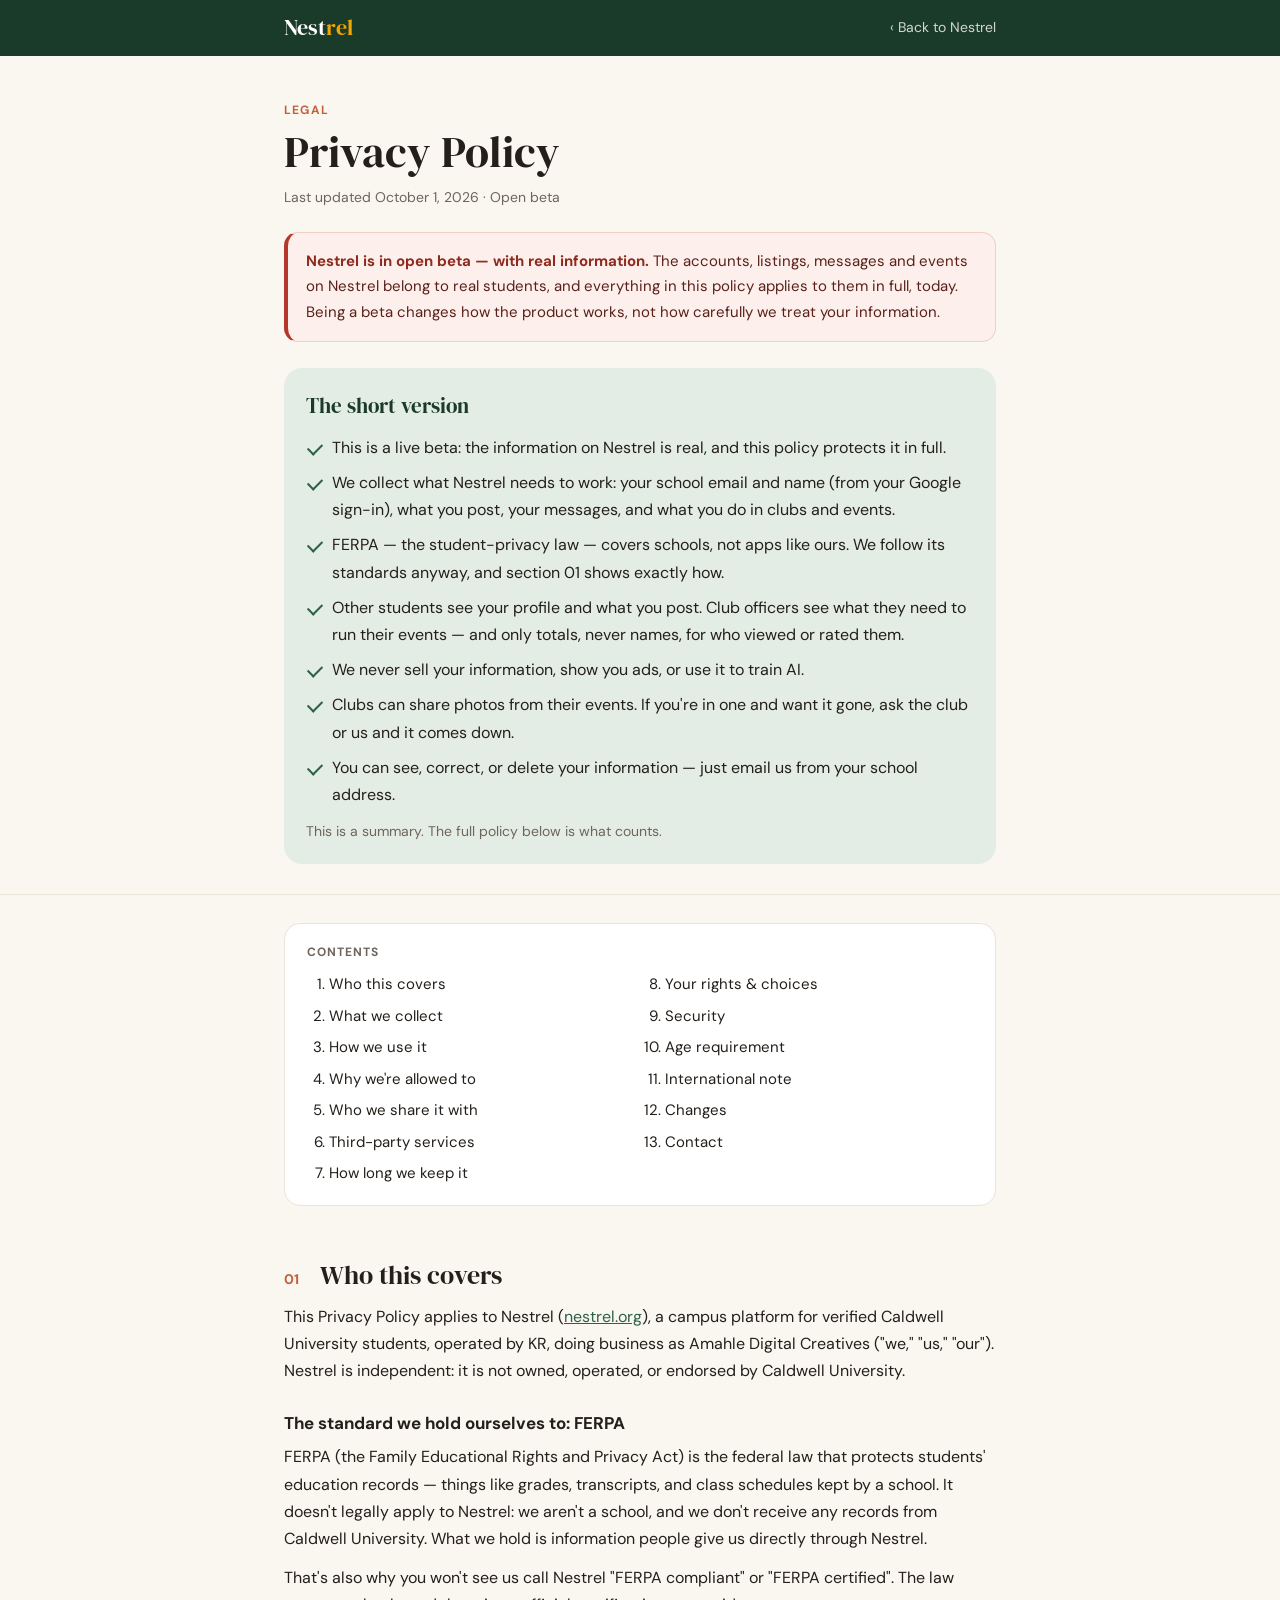
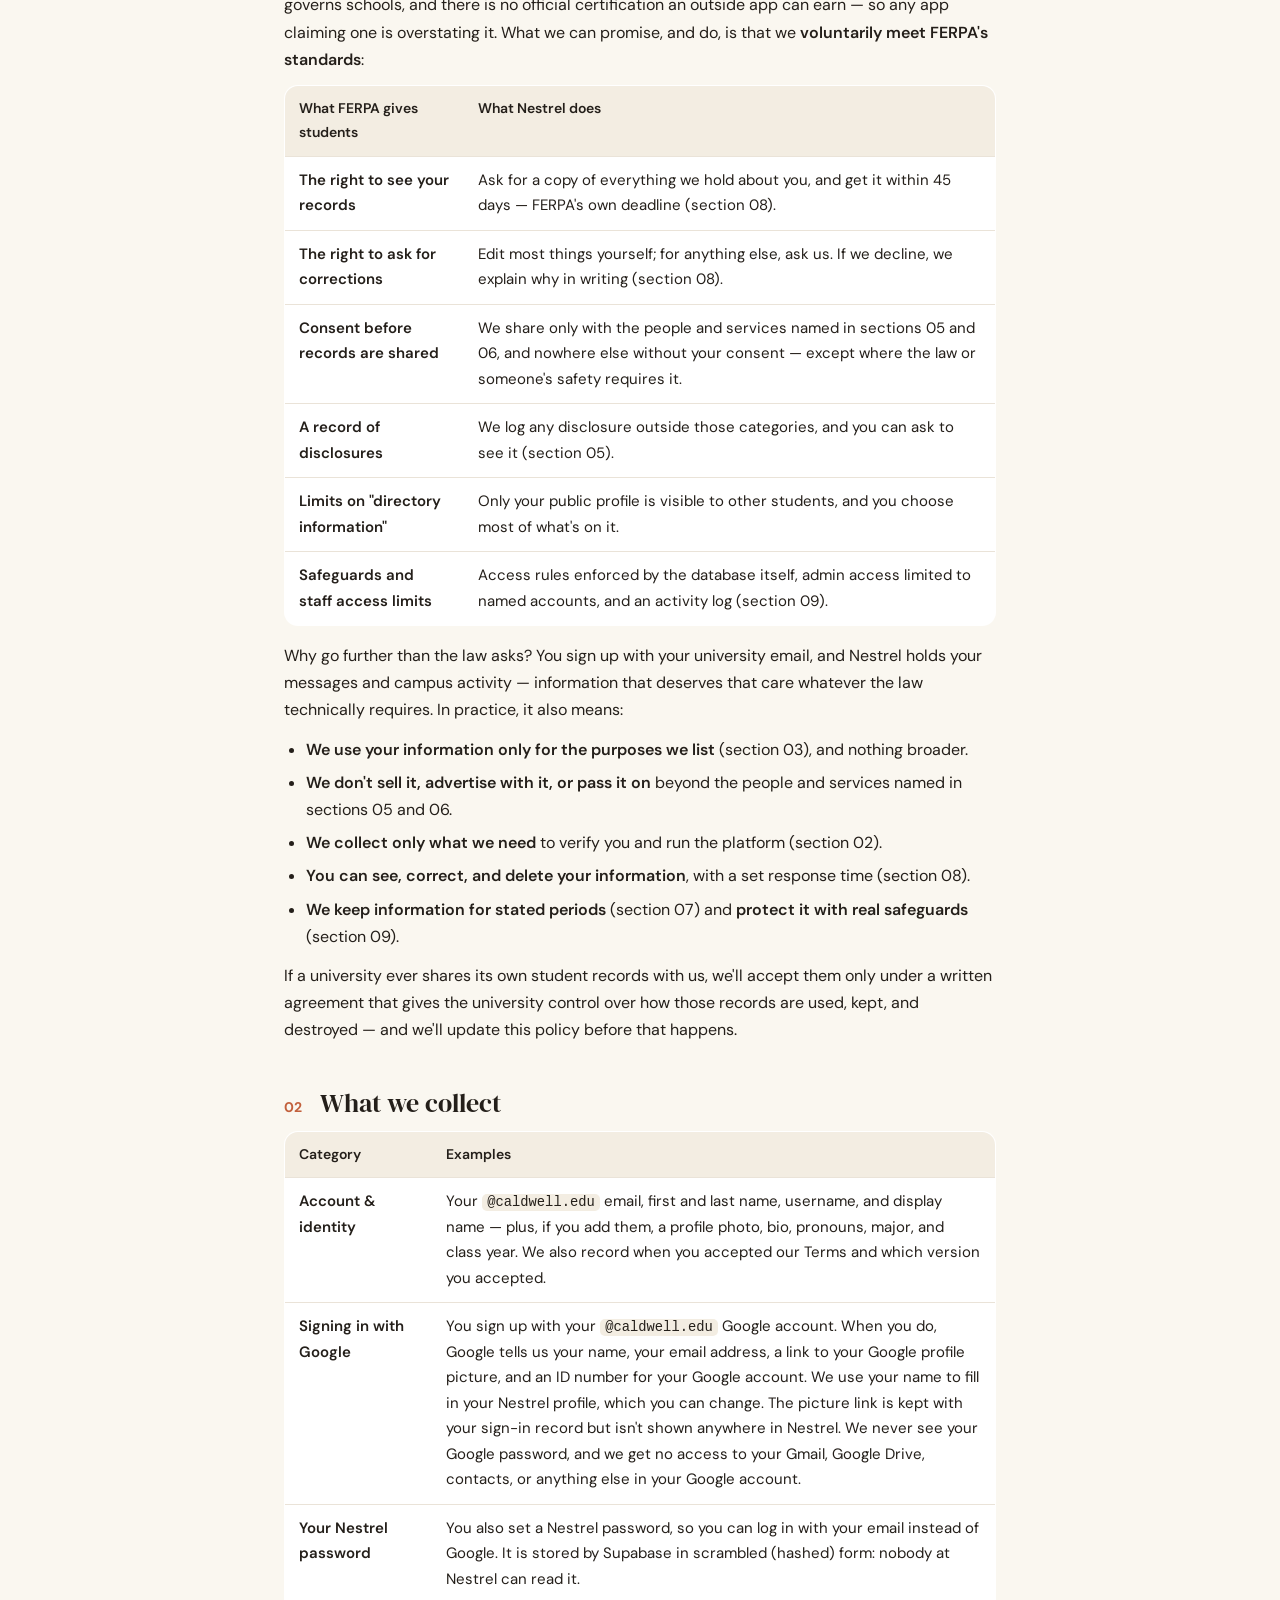
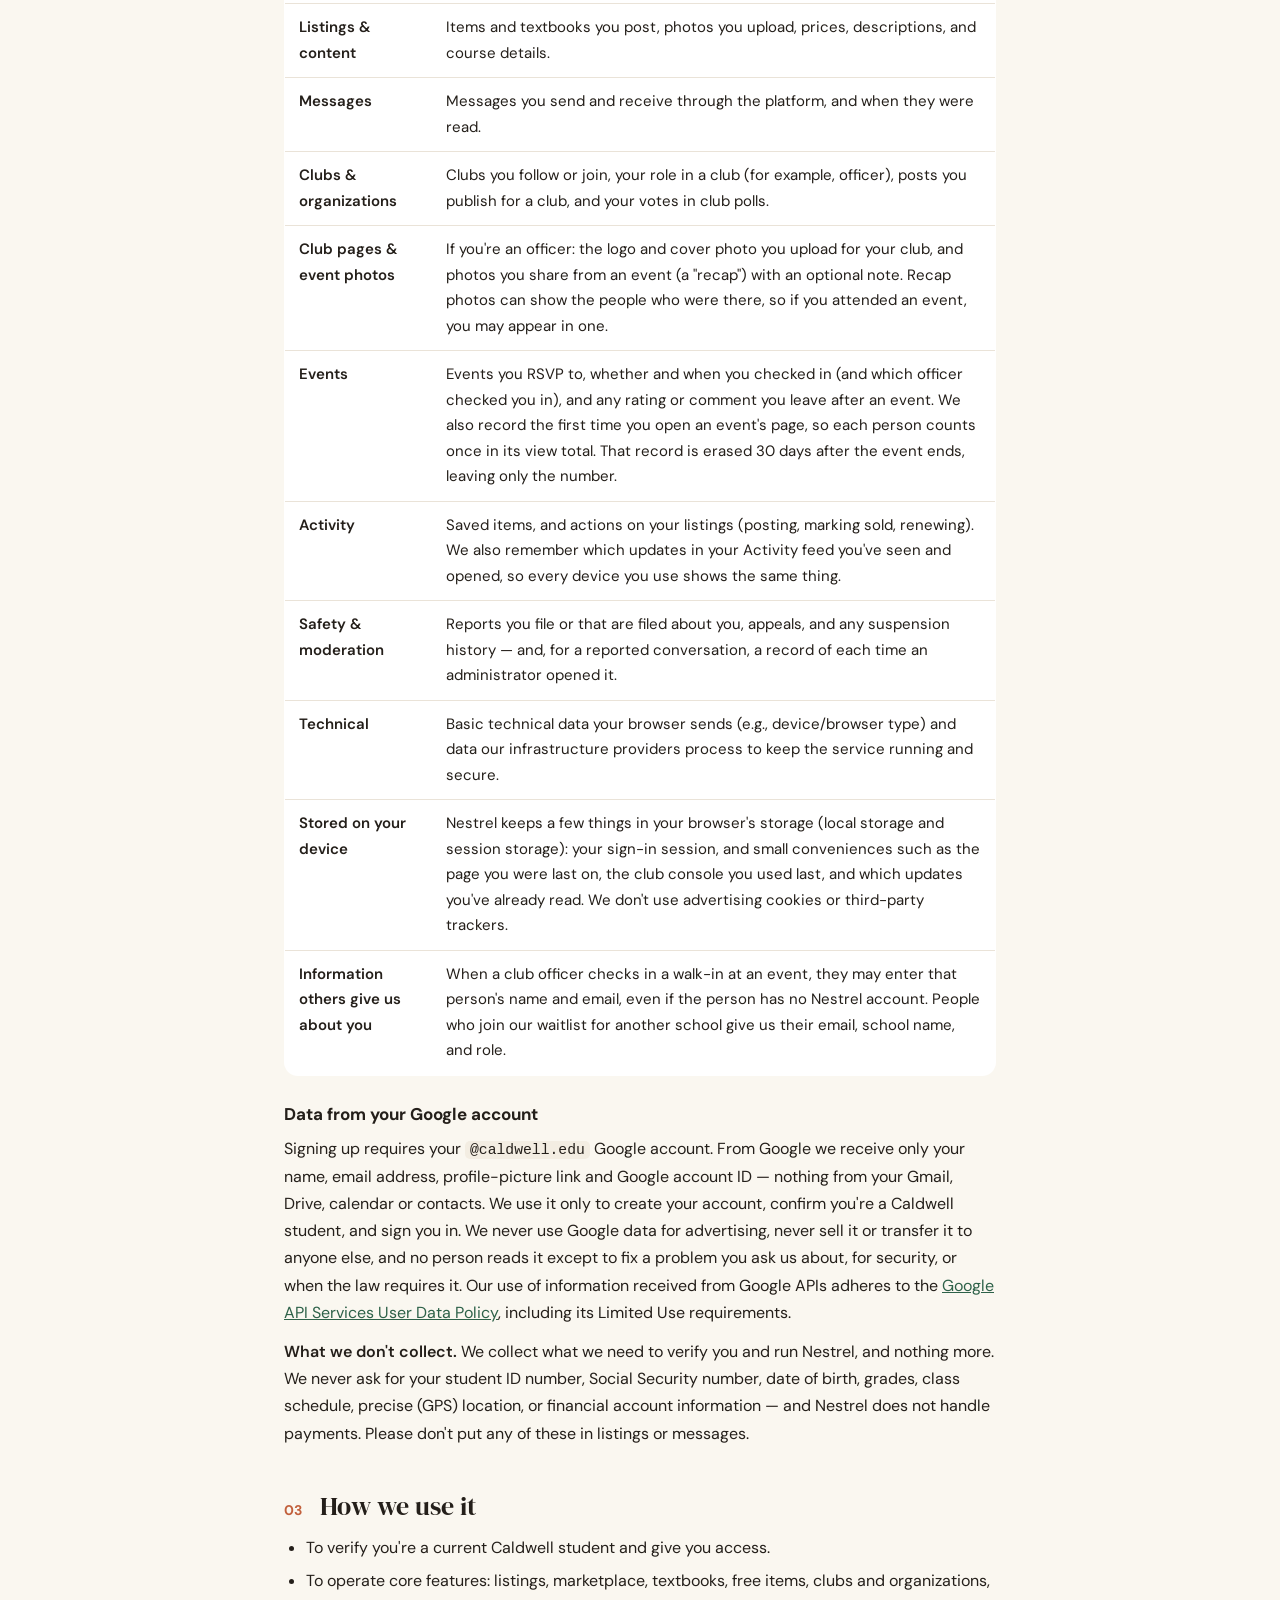
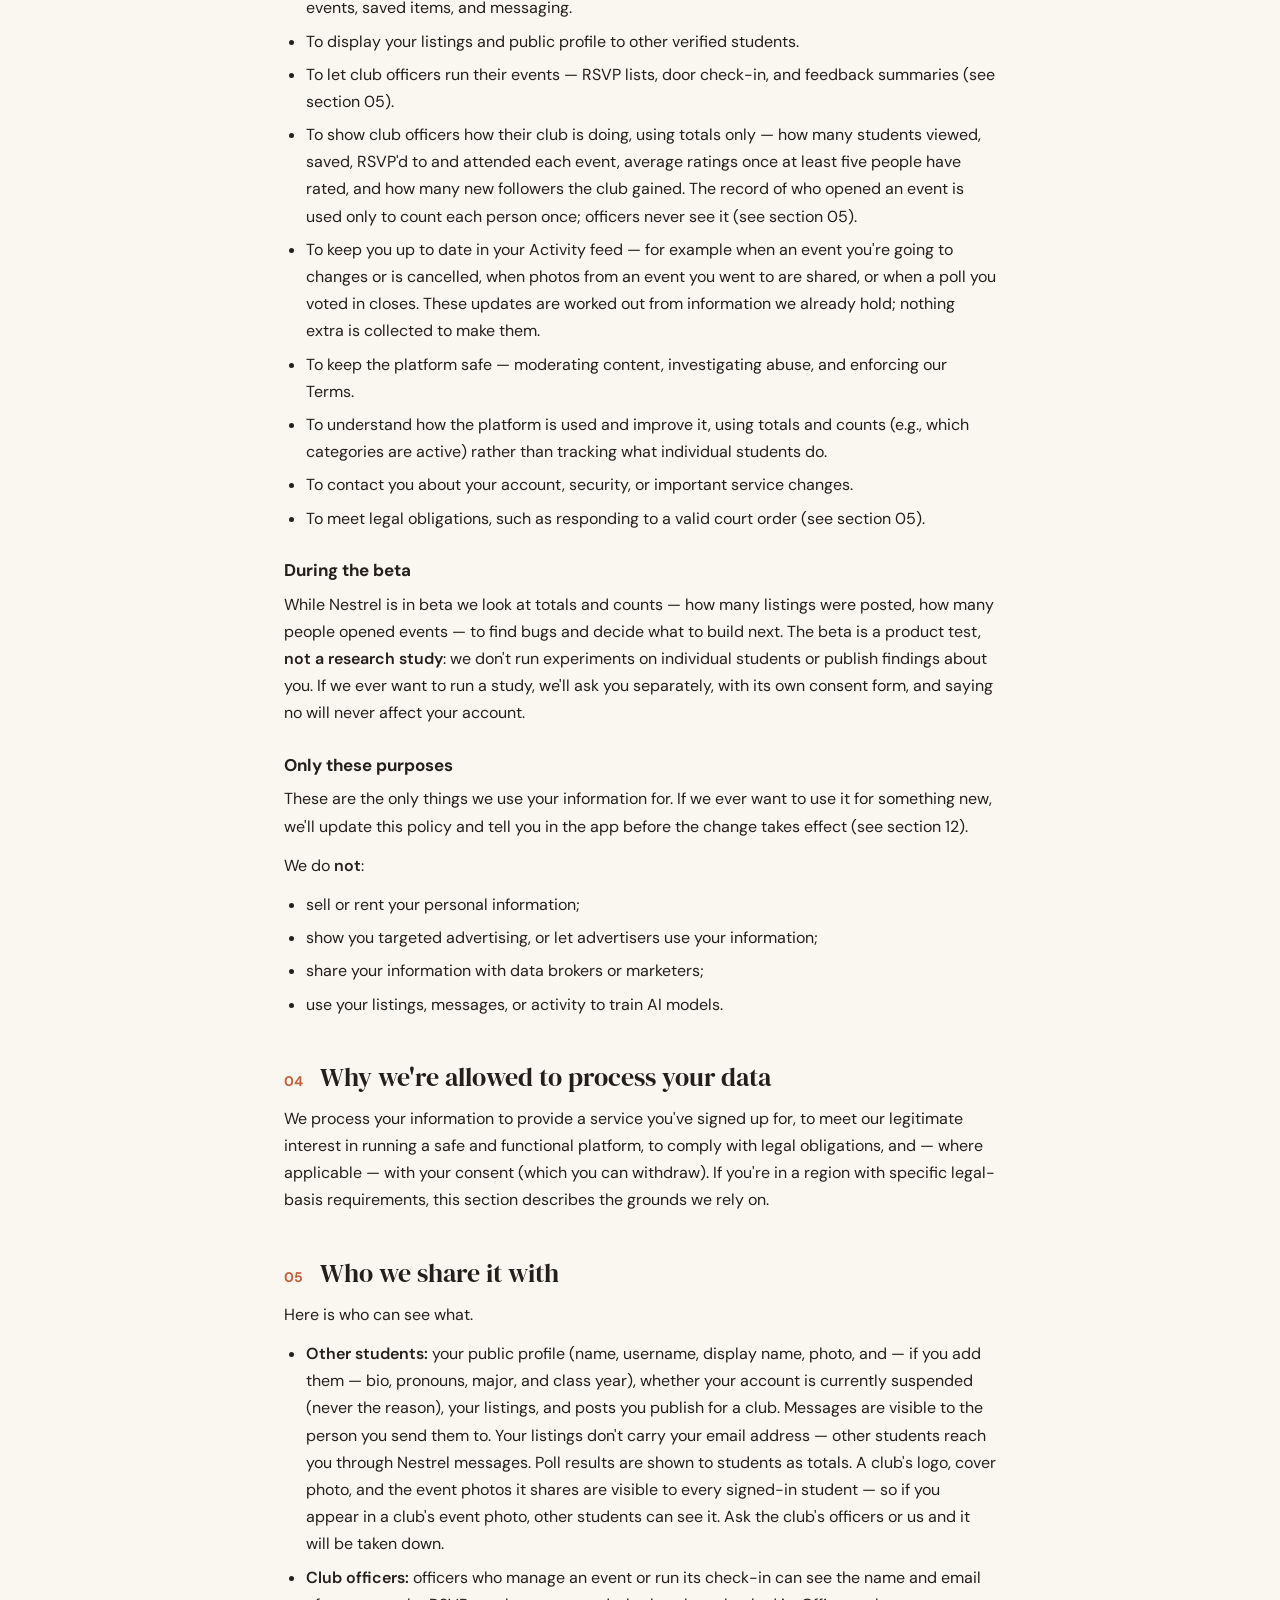
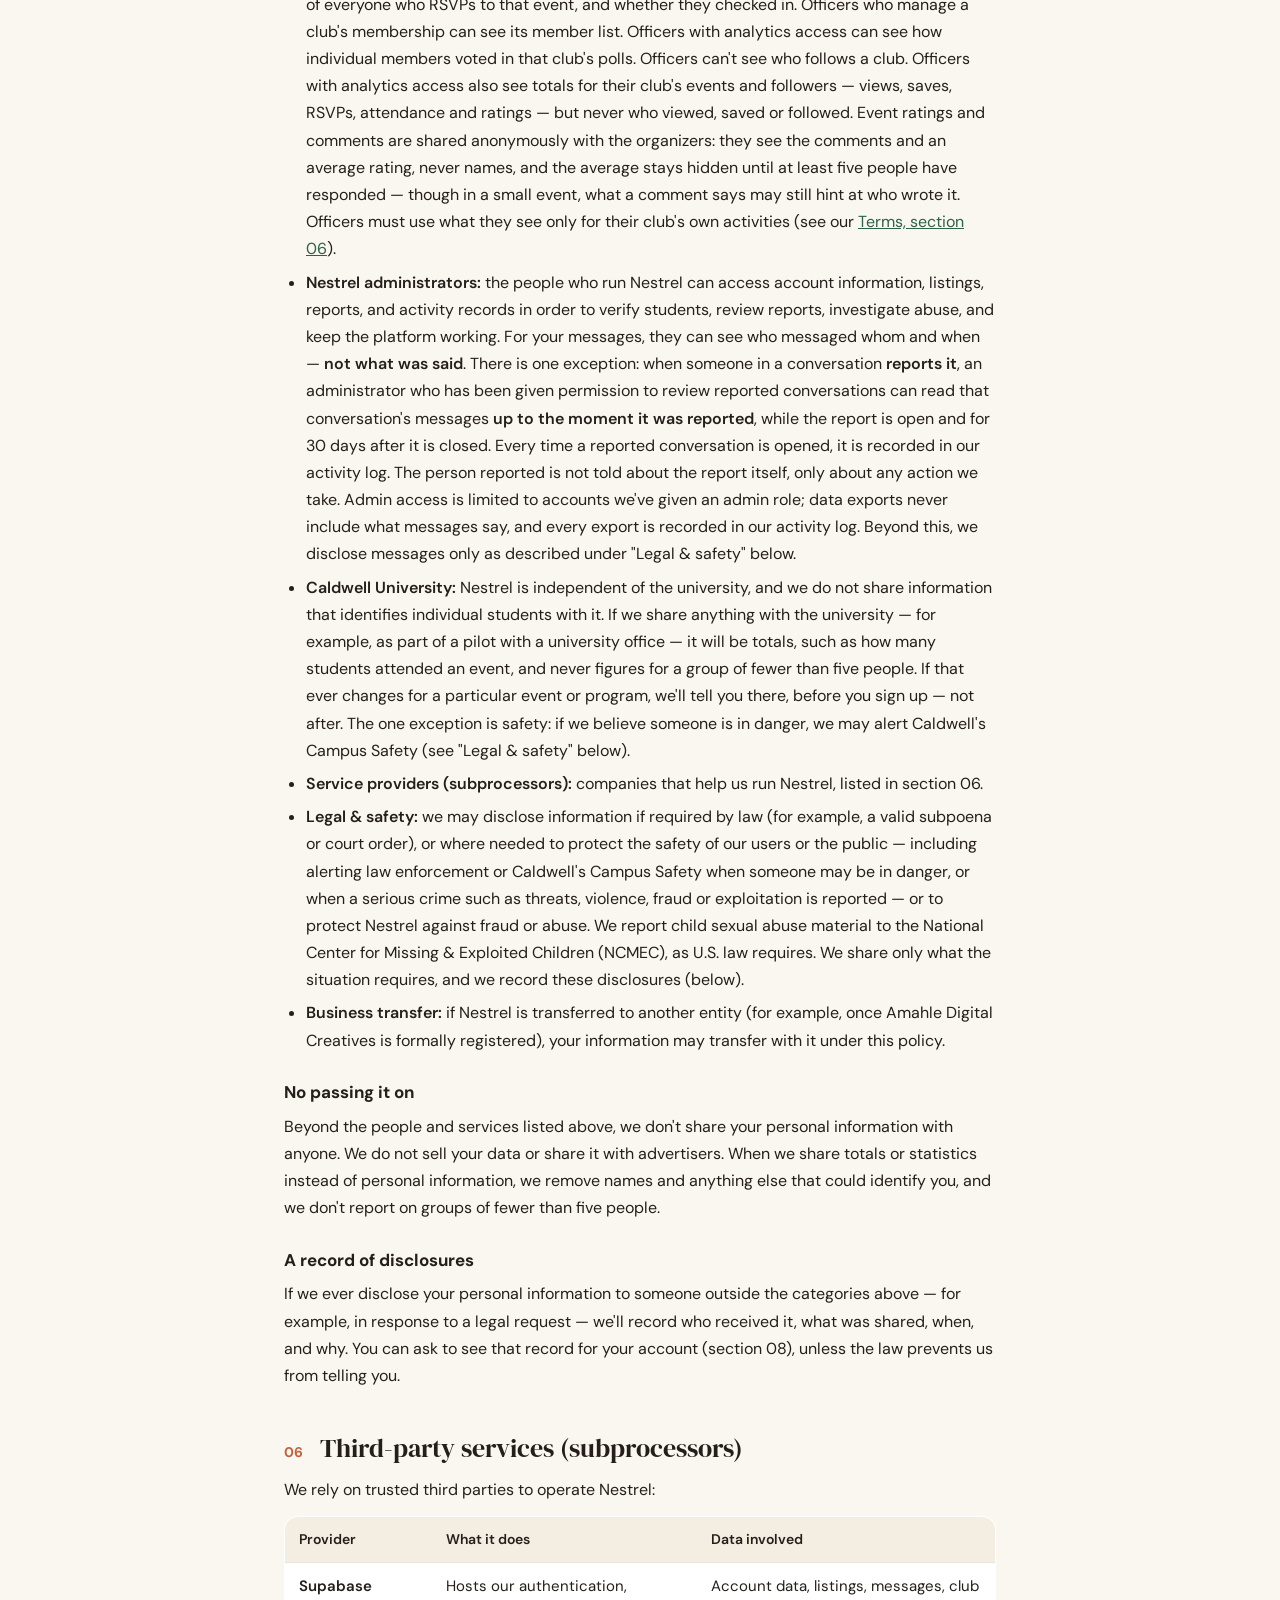
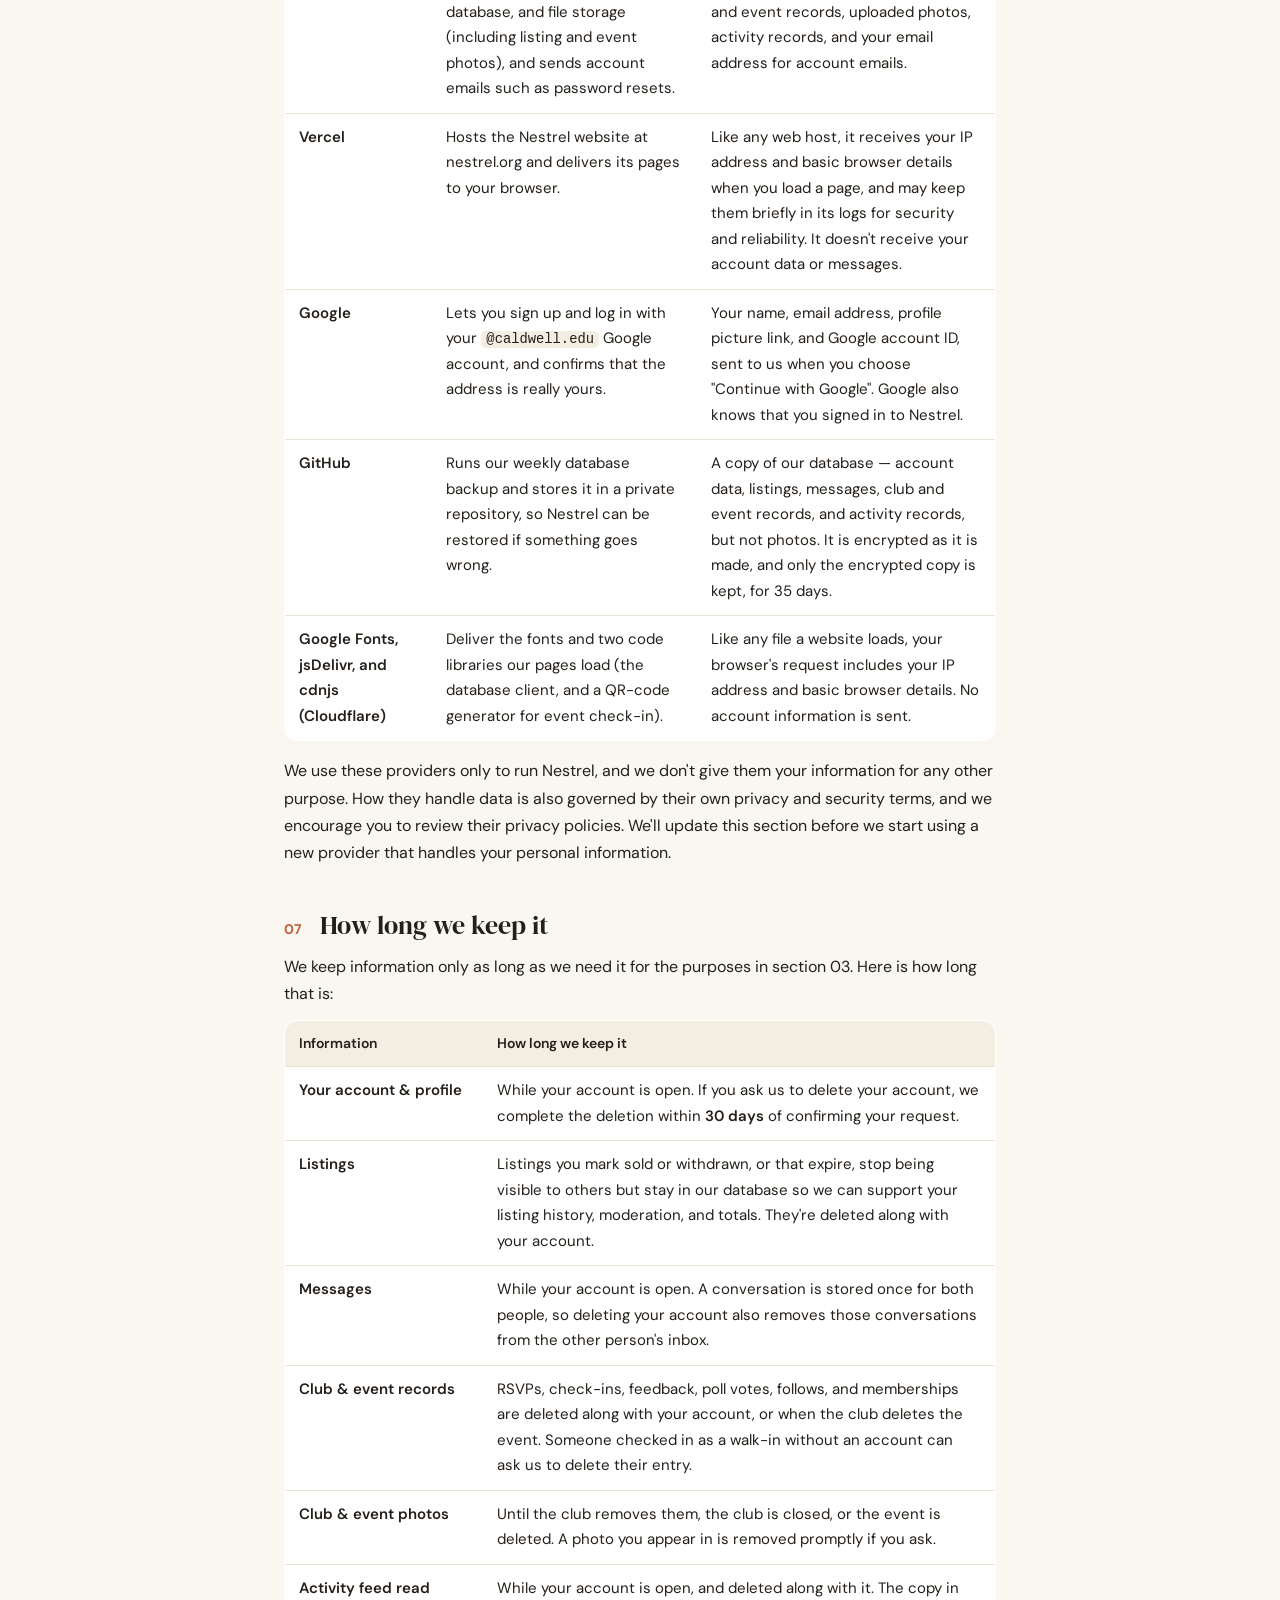
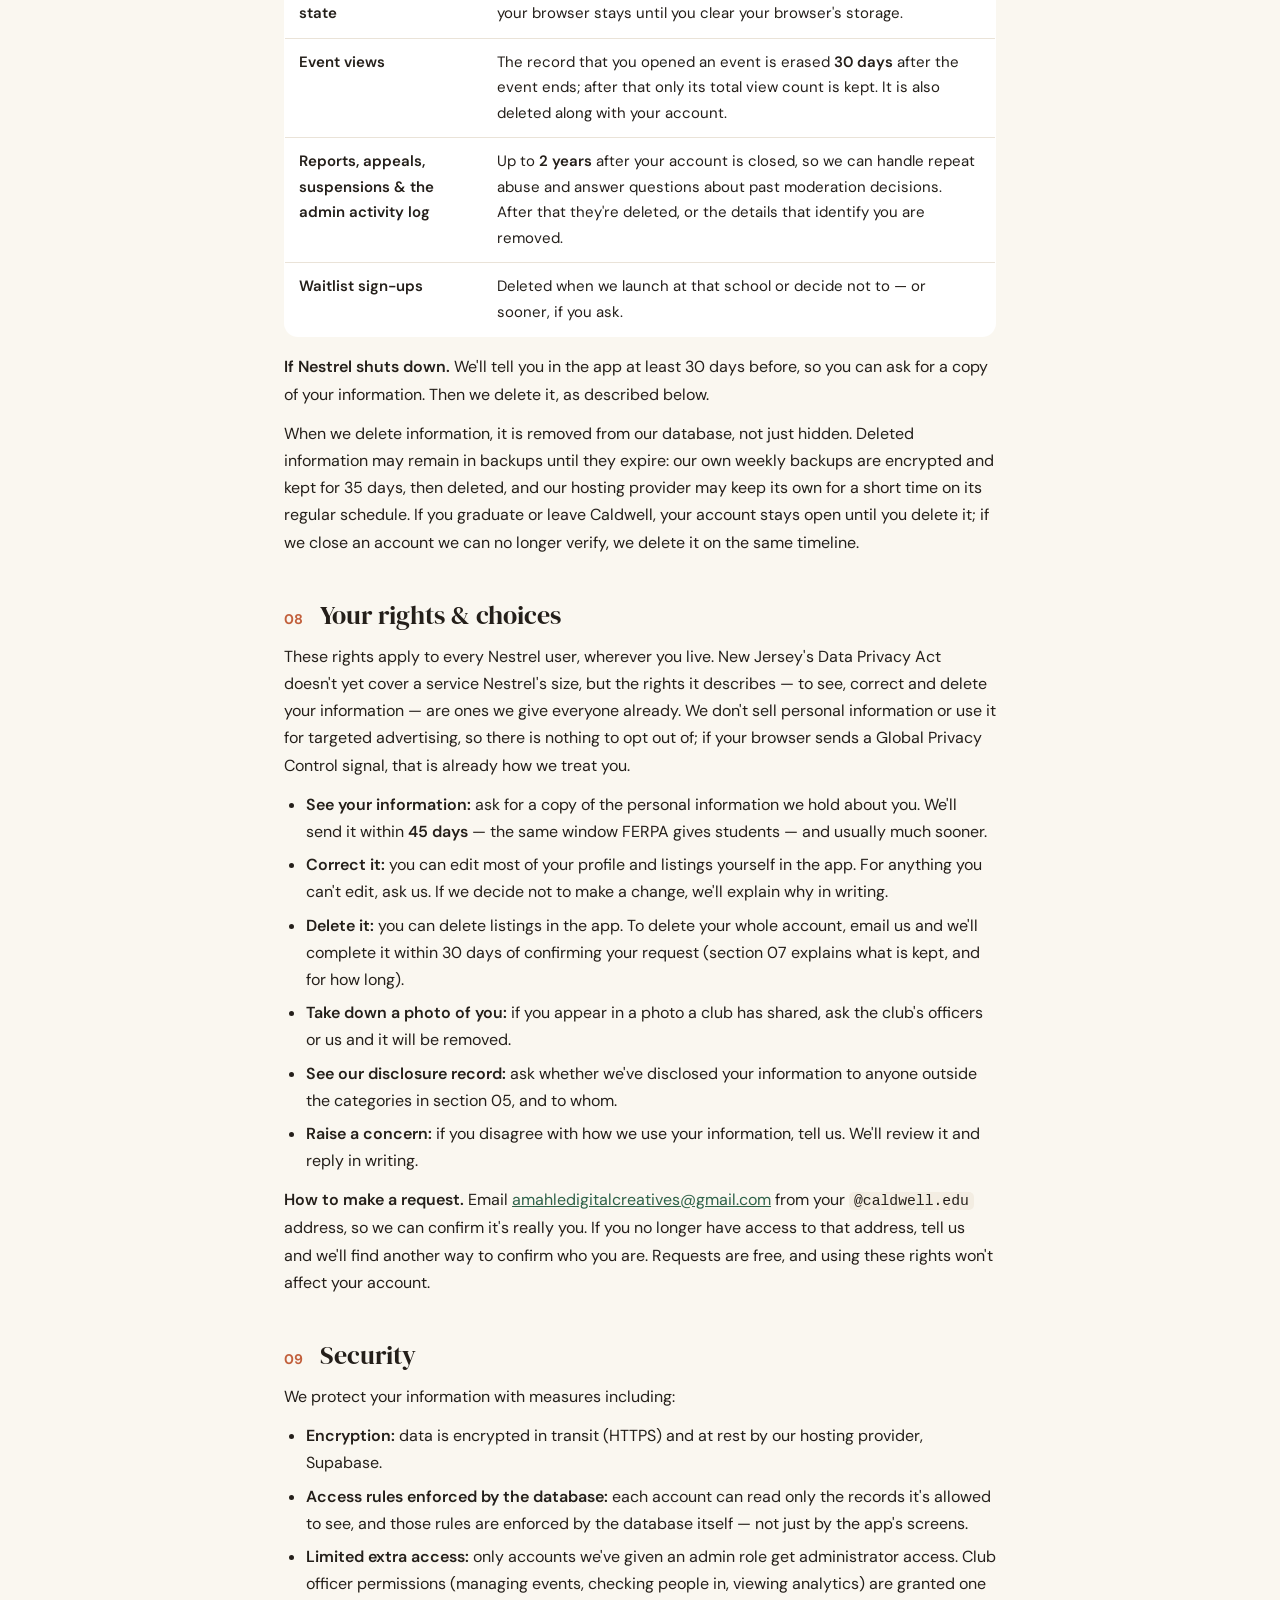
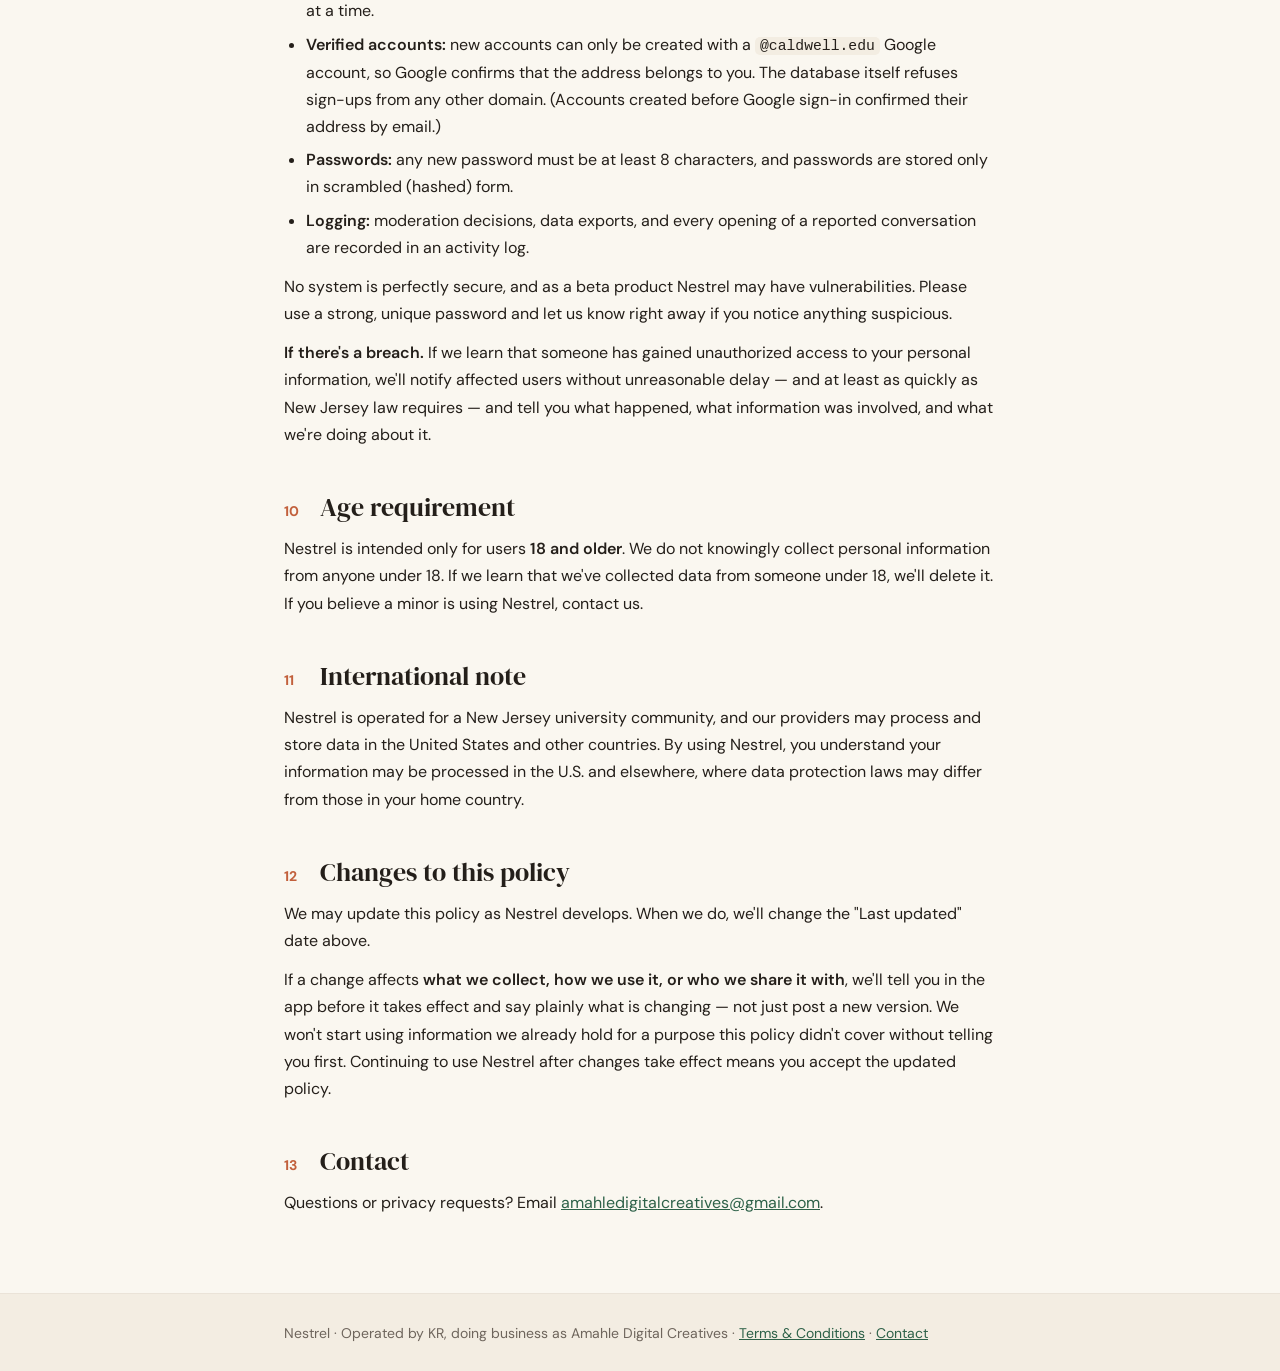
==== commit c9f493dc: "Privacy: GitHub stores the weekly encrypted database backup, kept 35 days Section 06 lists GitHub as" ====
--- a/privacy.html
+++ b/privacy.html
@@ -348,6 +348,11 @@
       <td>Your name, email address, profile picture link, and Google account ID, sent to us when you choose "Continue with Google". Google also knows that you signed in to Nestrel.</td>
     </tr>
     <tr>
+      <td><strong>GitHub</strong></td>
+      <td>Runs our weekly database backup and stores it in a private repository, so Nestrel can be restored if something goes wrong.</td>
+      <td>A copy of our database — account data, listings, messages, club and event records, and activity records, but not photos. It is encrypted as it is made, and only the encrypted copy is kept, for 35 days.</td>
+    </tr>
+    <tr>
       <td><strong>Google Fonts, jsDelivr, and cdnjs (Cloudflare)</strong></td>
       <td>Deliver the fonts and two code libraries our pages load (the database client, and a QR-code generator for event check-in).</td>
       <td>Like any file a website loads, your browser's request includes your IP address and basic browser details. No account information is sent.</td>
@@ -384,8 +389,9 @@
   </p>
   <p>
     When we delete information, it is removed from our database, not just hidden. Deleted
-    information may remain in our hosting provider's backups until those backups are replaced
-    on the provider's regular schedule. If you graduate or leave Caldwell, your account stays
+    information may remain in backups until they expire: our own weekly backups are encrypted
+    and kept for 35 days, then deleted, and our hosting provider may keep its own for a short
+    time on its regular schedule. If you graduate or leave Caldwell, your account stays
     open until you delete it; if we close an account we can no longer verify, we delete it on
     the same timeline.
   </p>
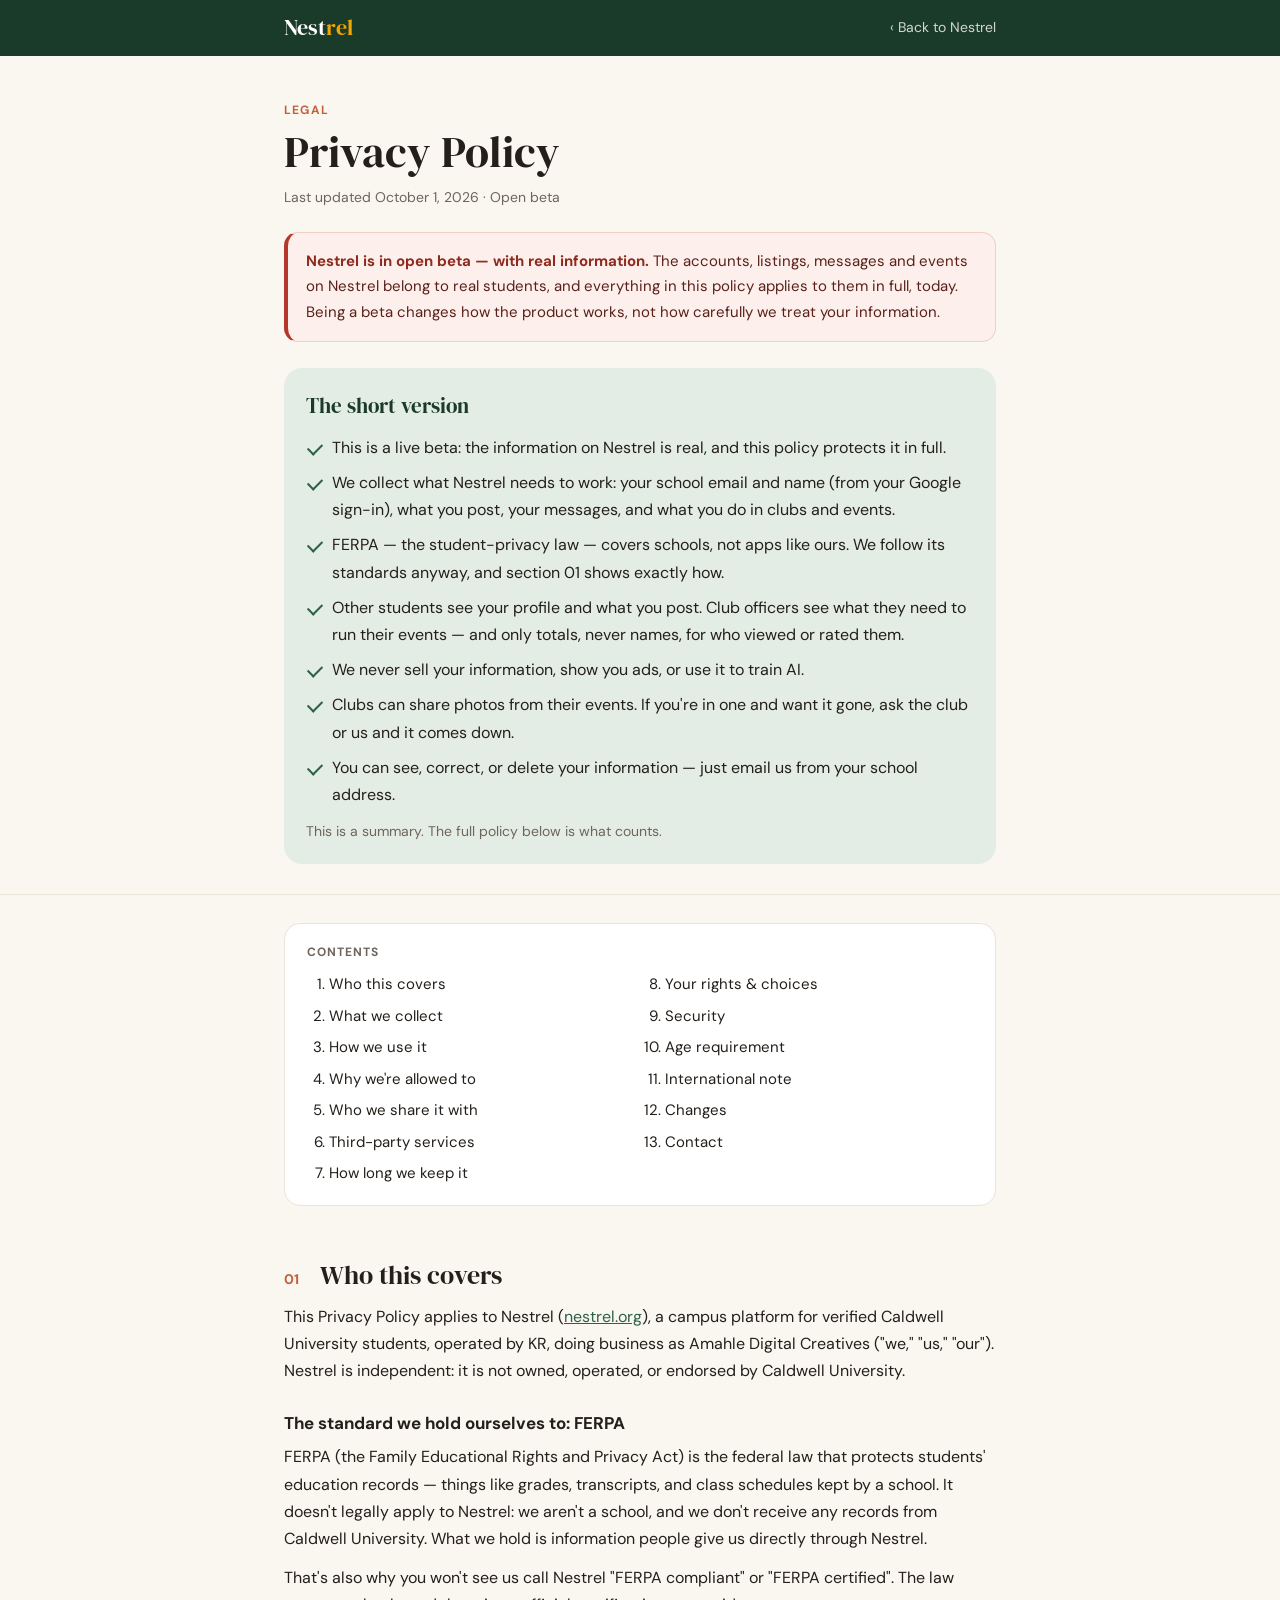
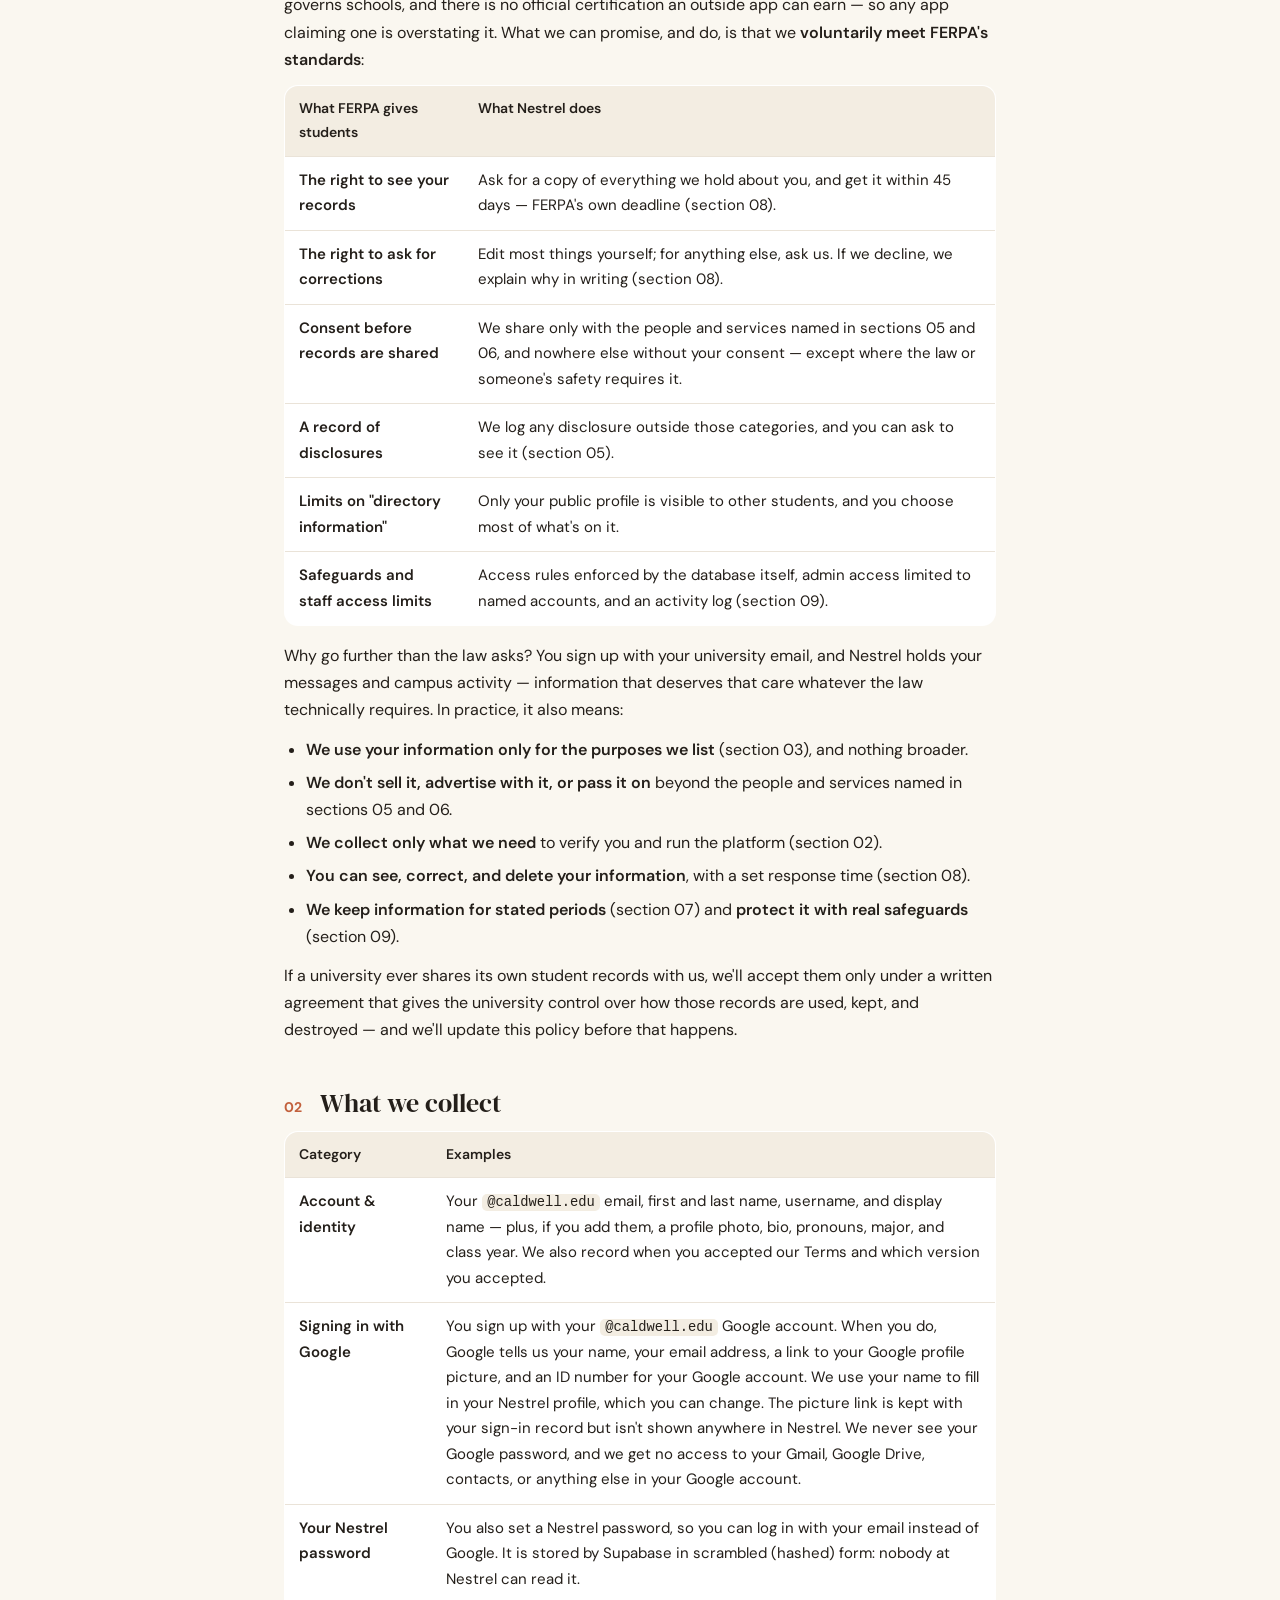
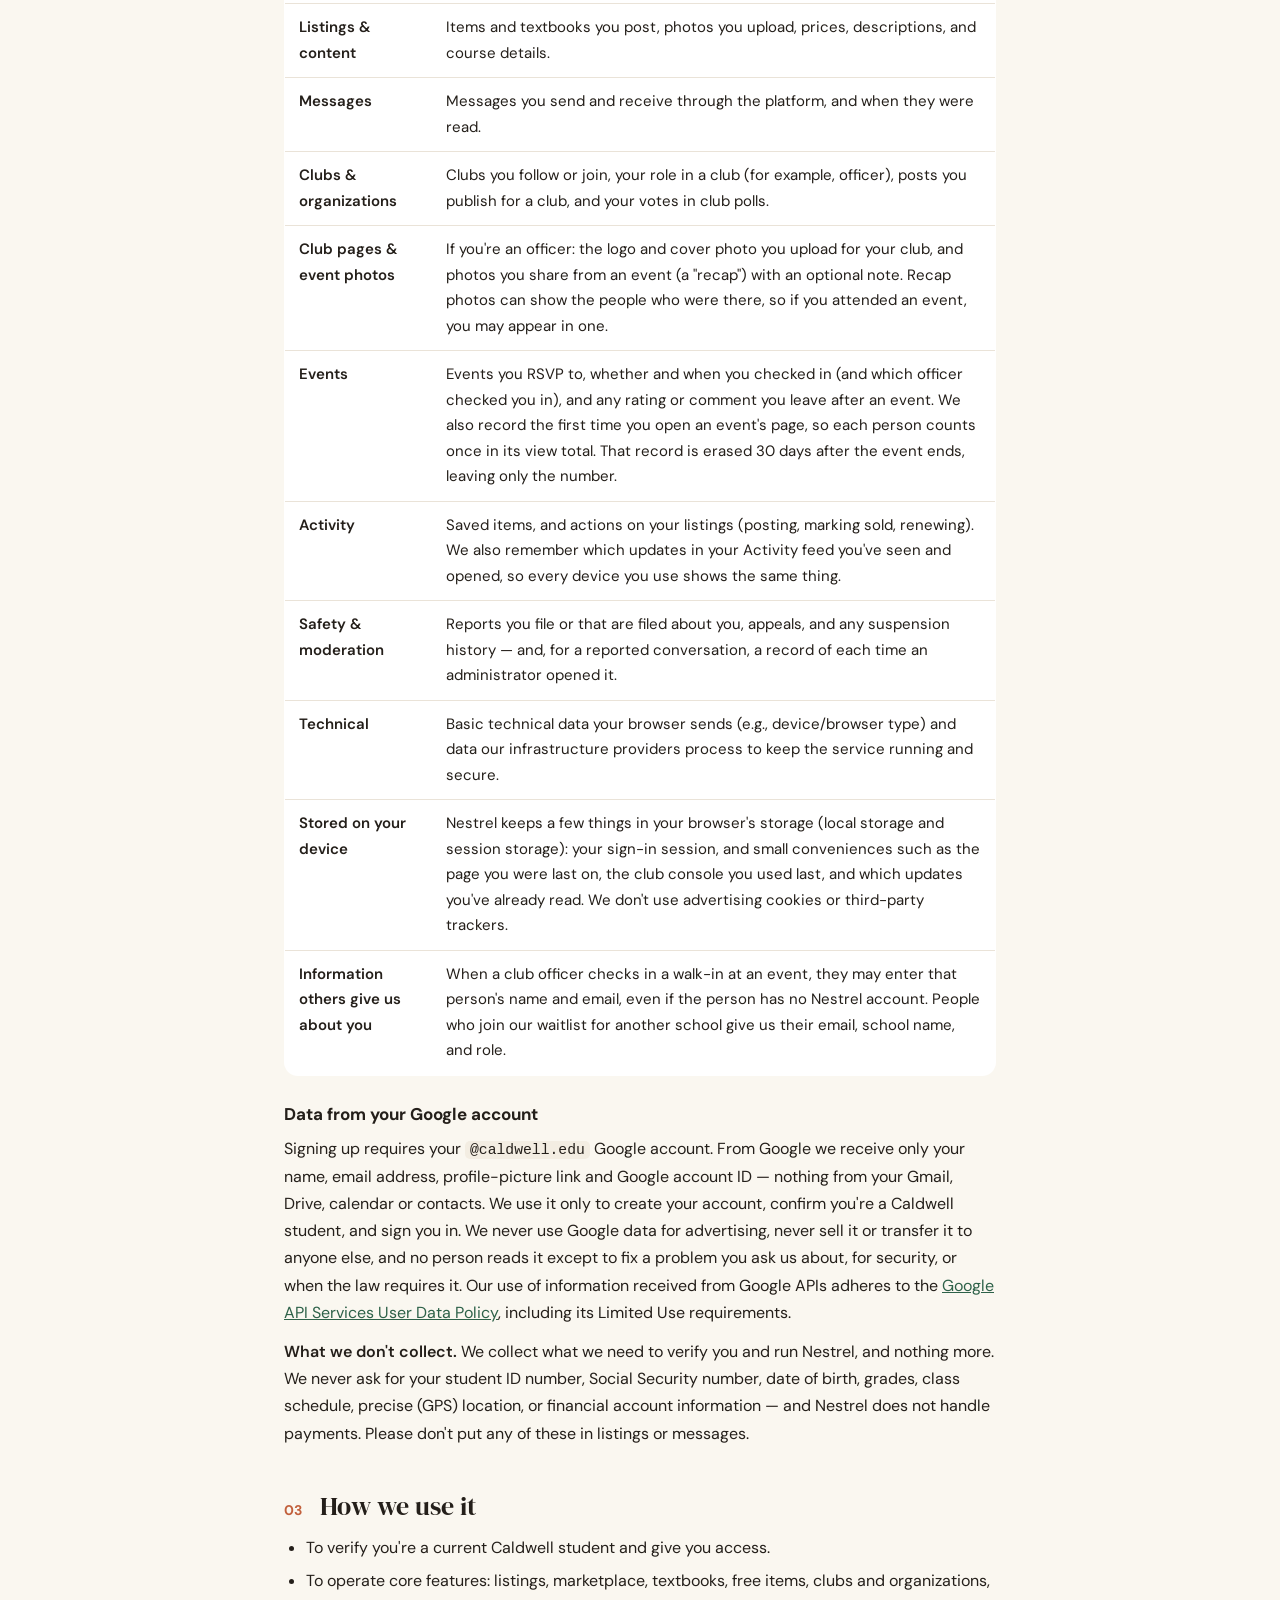
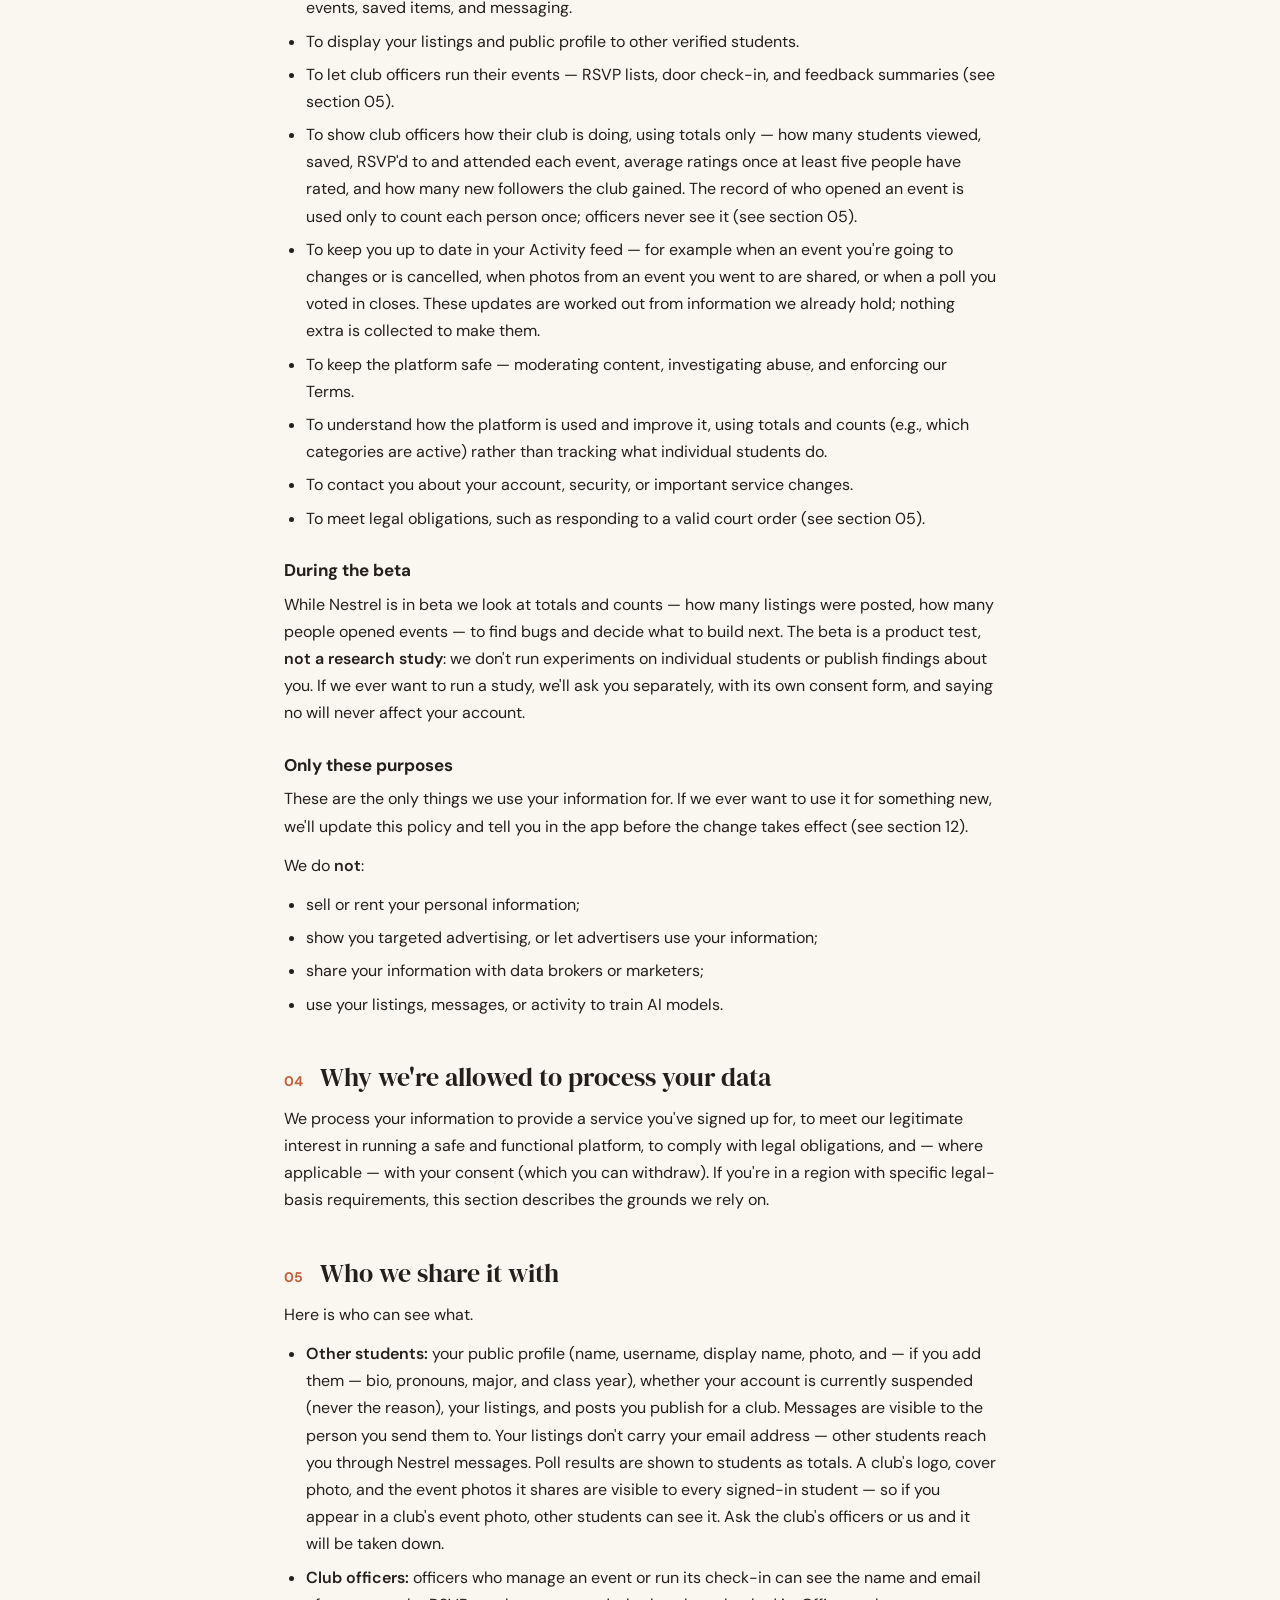
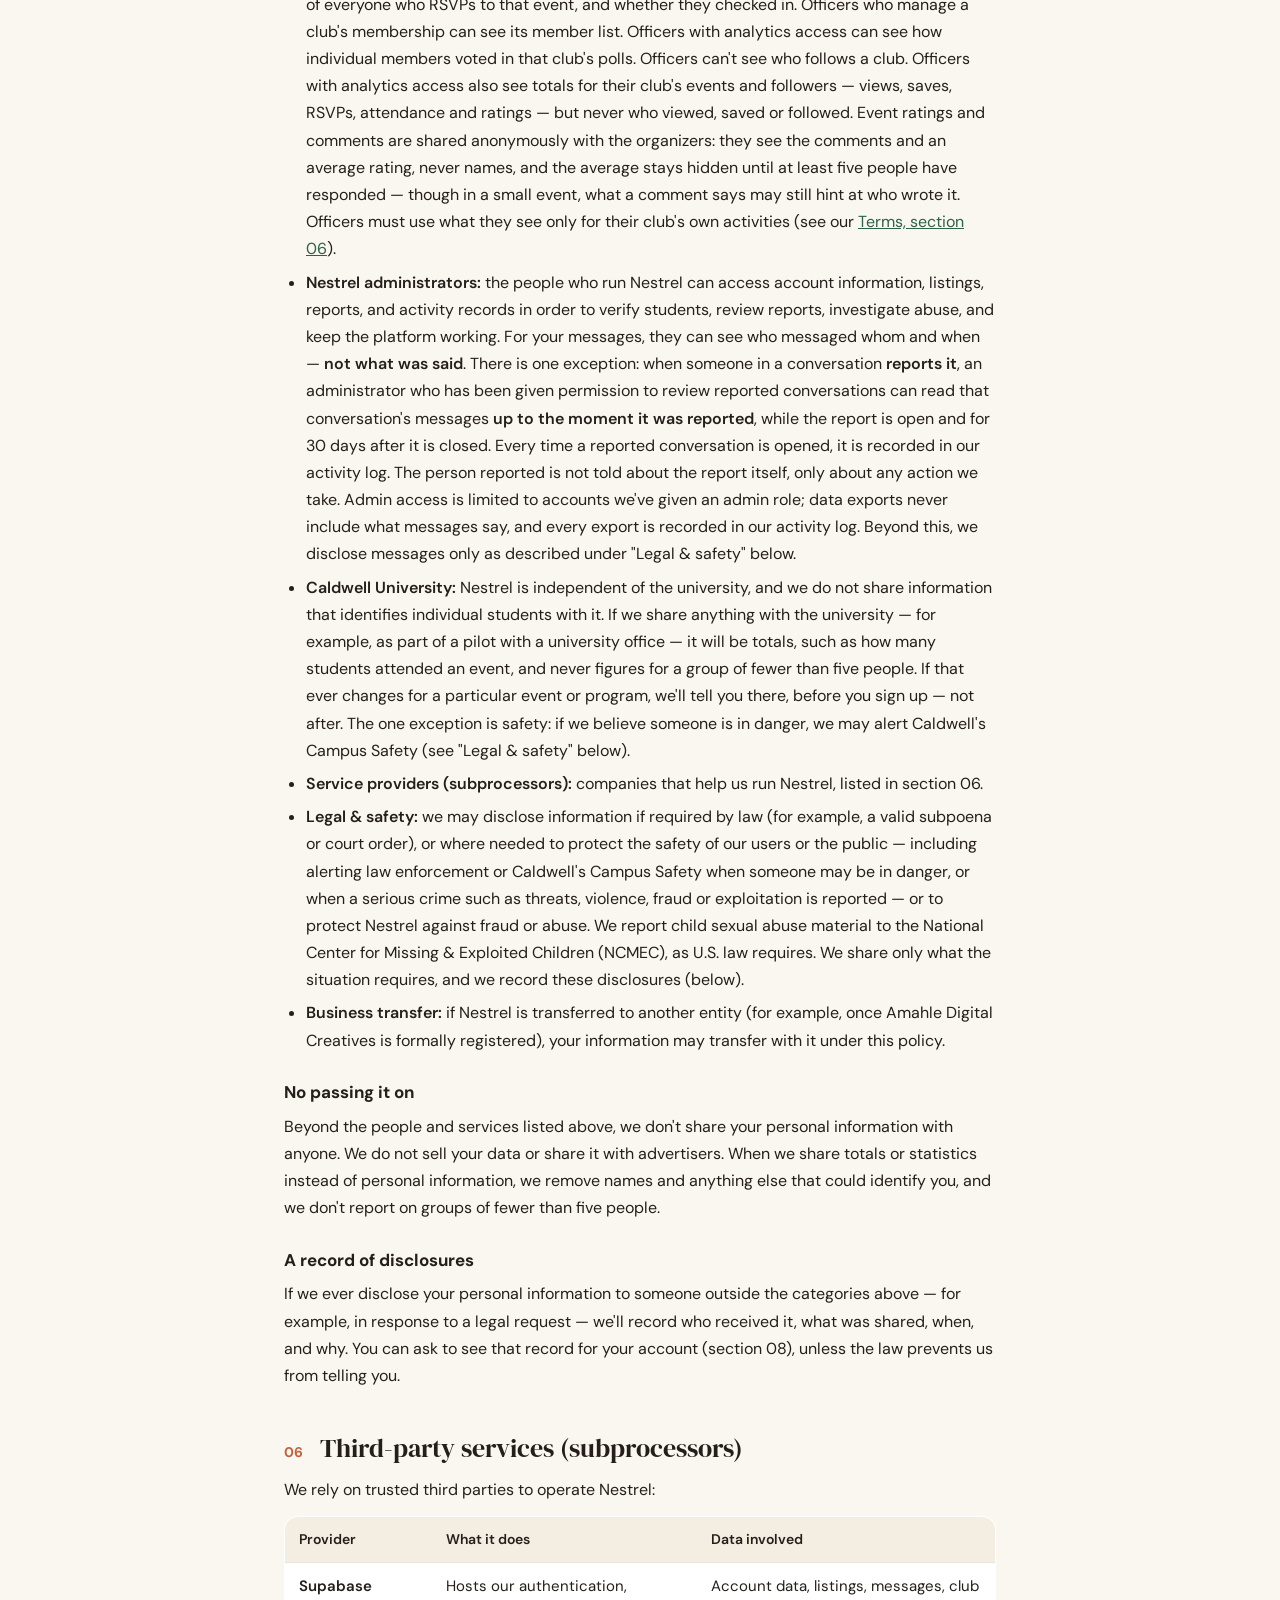
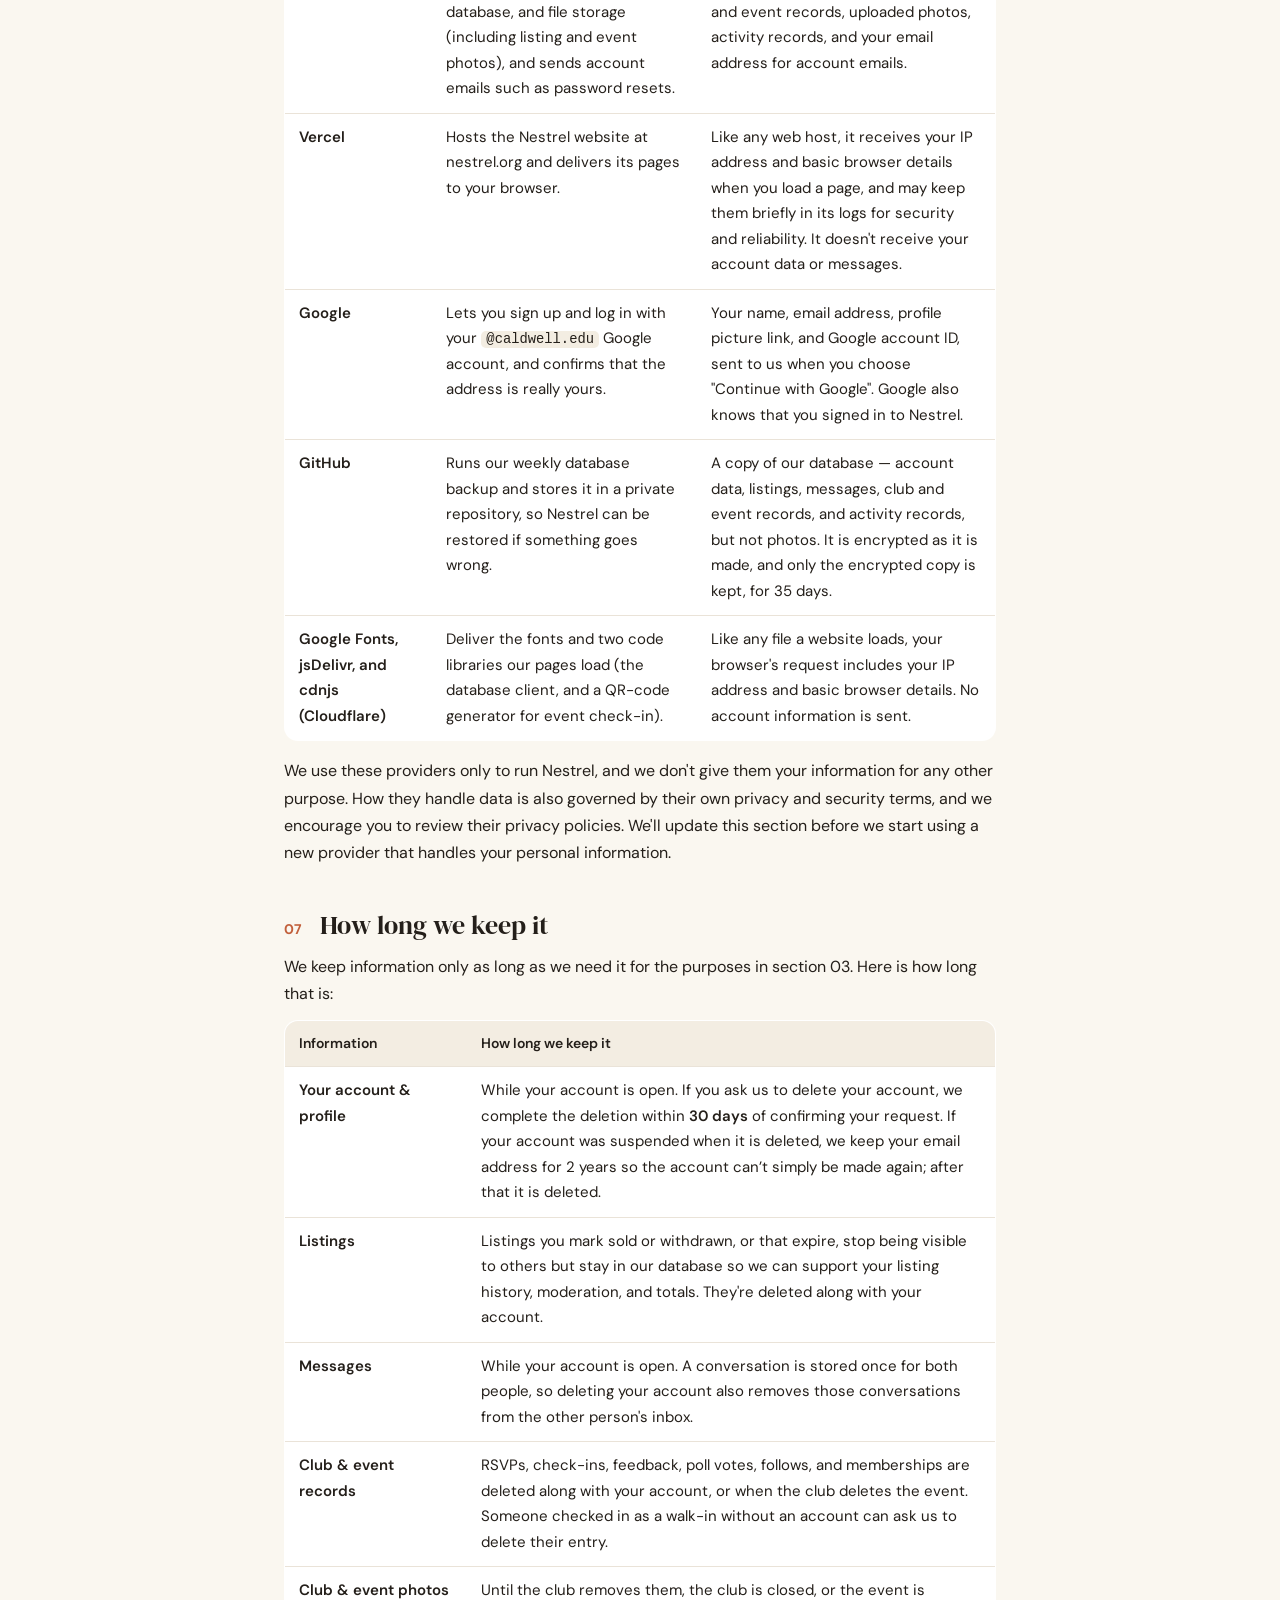
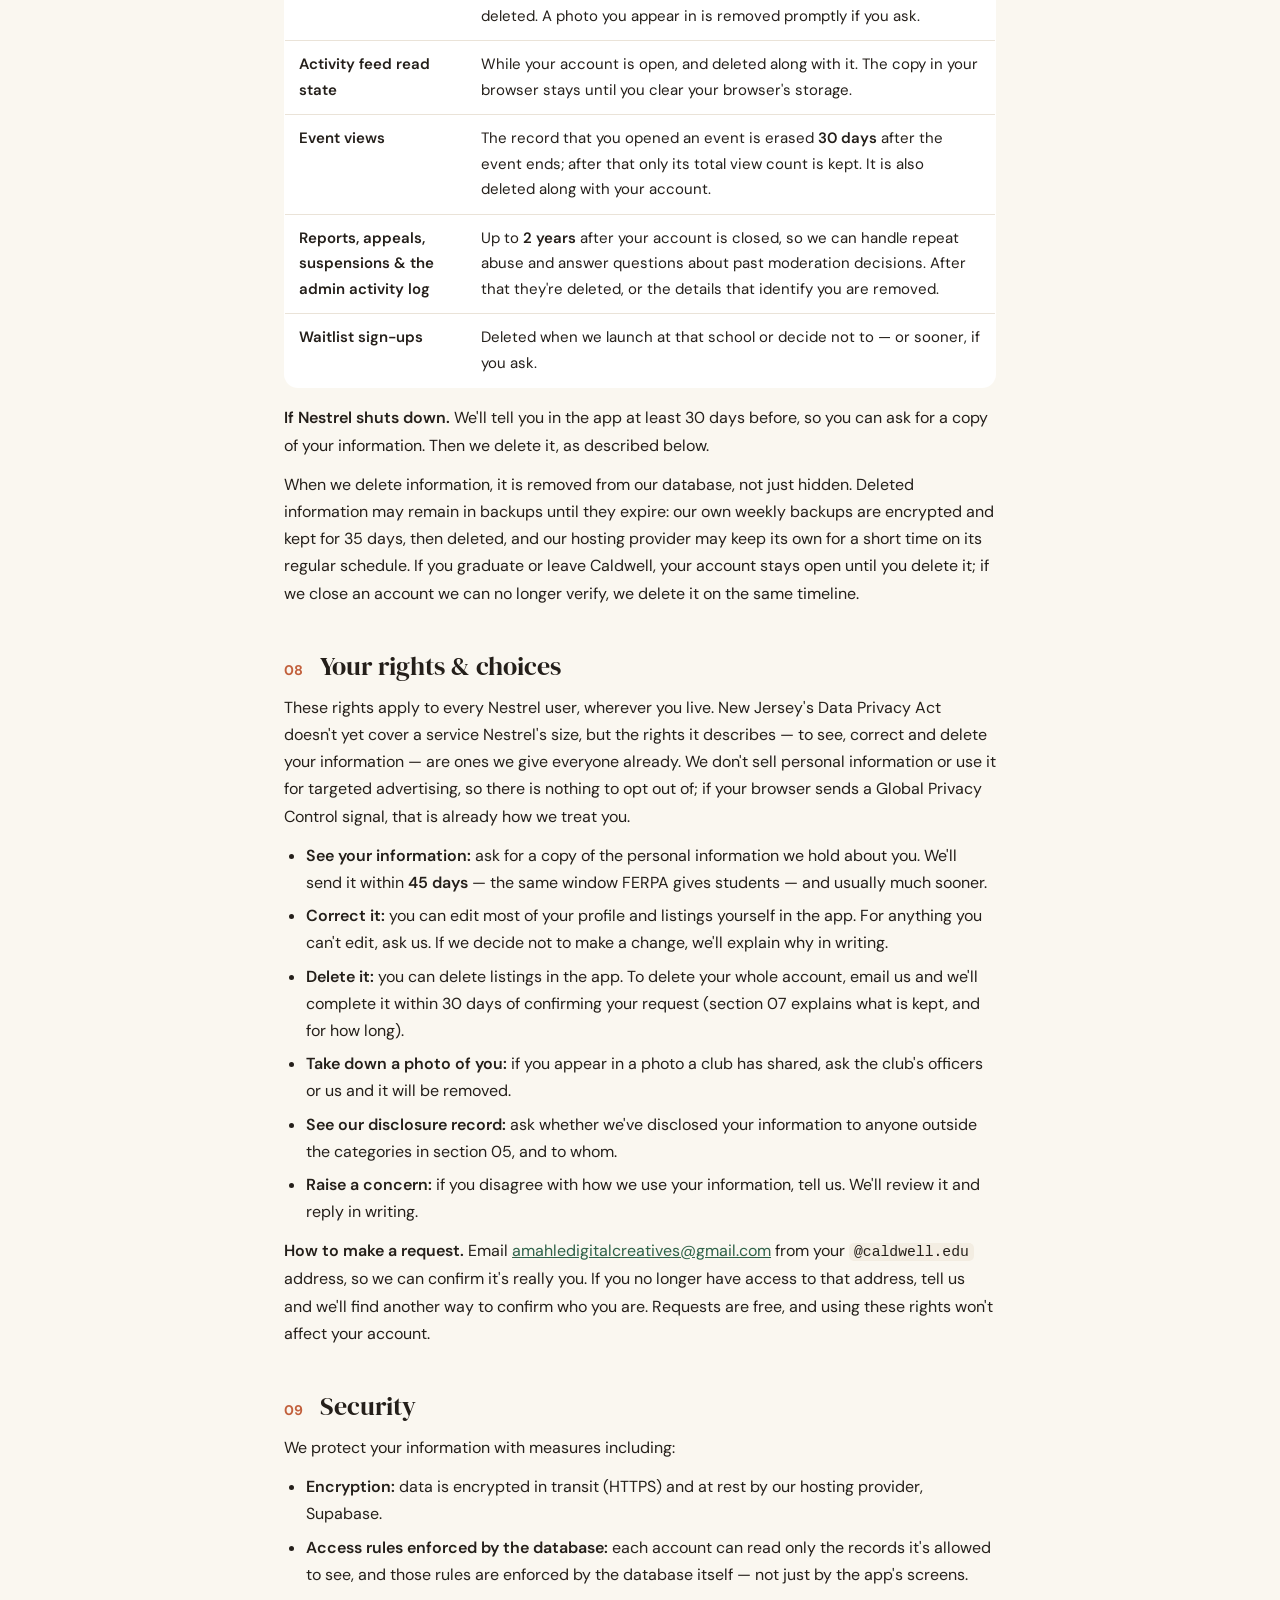
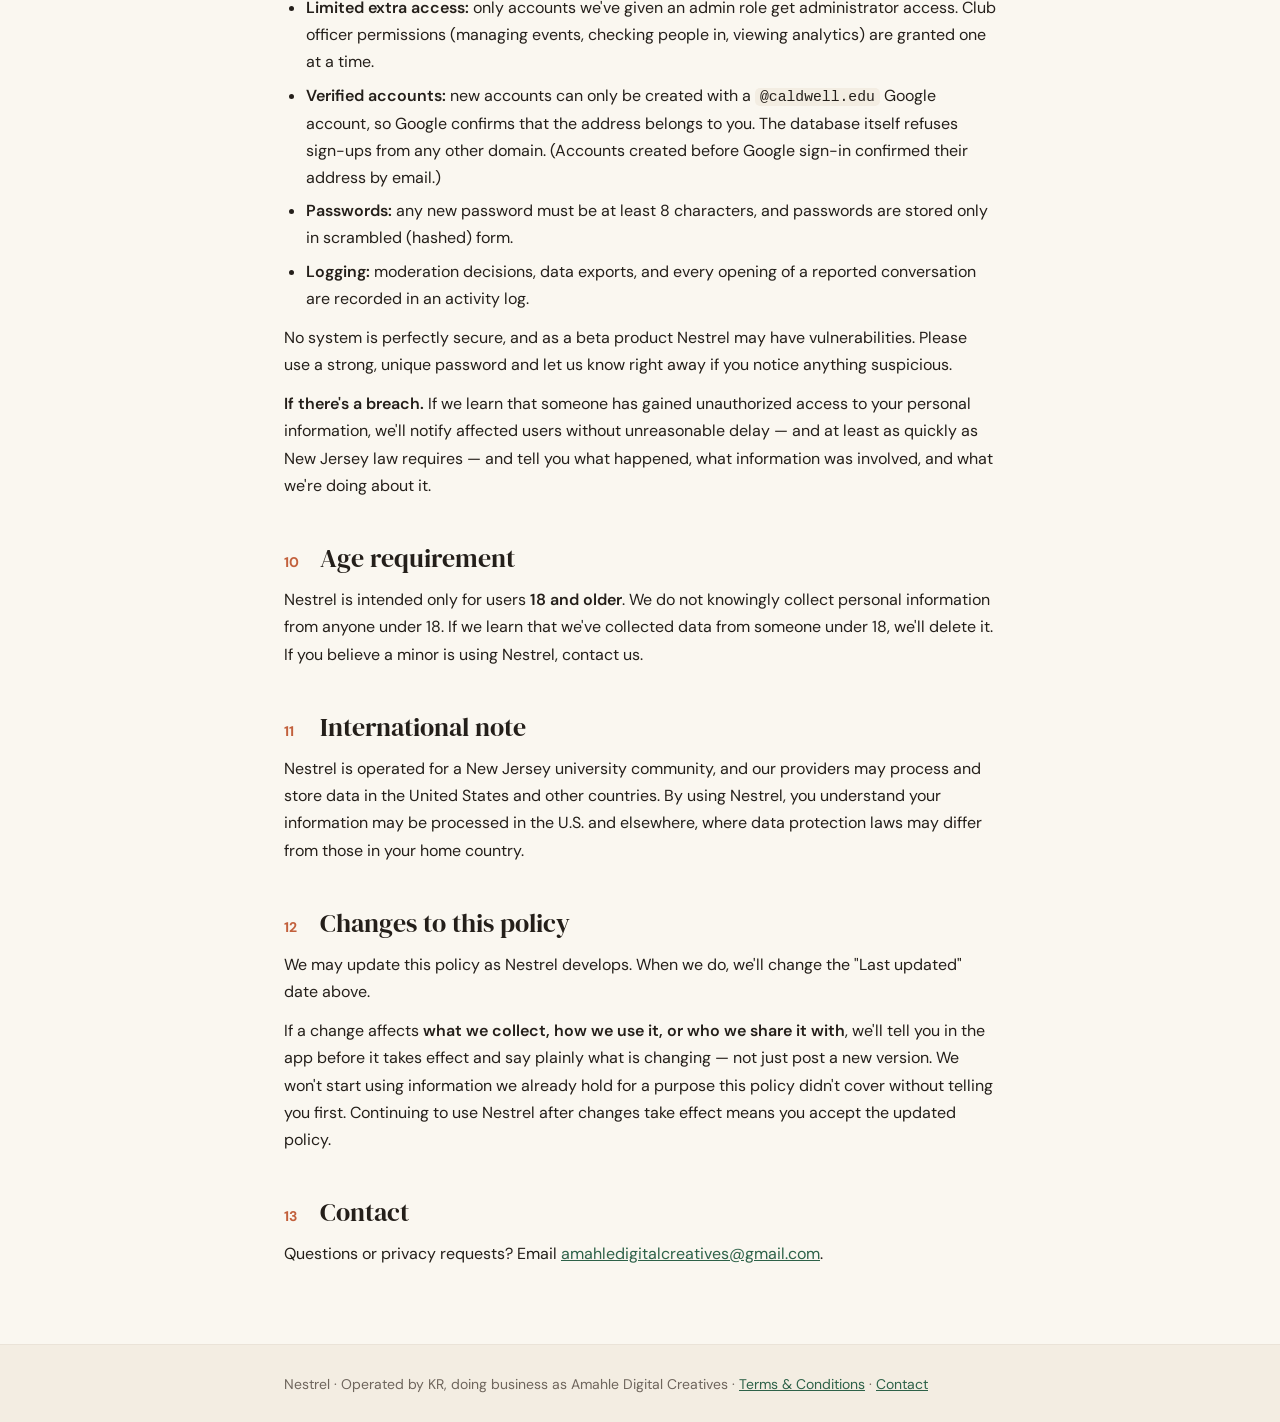
==== commit 6f14d391: "Privacy: a deleted suspended account's email is kept 2 years Section 07: if an account was suspended" ====
--- a/privacy.html
+++ b/privacy.html
@@ -373,7 +373,7 @@
   </p>
   <table>
     <tr><th>Information</th><th>How long we keep it</th></tr>
-    <tr><td>Your account &amp; profile</td><td>While your account is open. If you ask us to delete your account, we complete the deletion within <strong>30 days</strong> of confirming your request.</td></tr>
+    <tr><td>Your account &amp; profile</td><td>While your account is open. If you ask us to delete your account, we complete the deletion within <strong>30 days</strong> of confirming your request. If your account was suspended when it is deleted, we keep your email address for 2 years so the account can’t simply be made again; after that it is deleted.</td></tr>
     <tr><td>Listings</td><td>Listings you mark sold or withdrawn, or that expire, stop being visible to others but stay in our database so we can support your listing history, moderation, and totals. They're deleted along with your account.</td></tr>
     <tr><td>Messages</td><td>While your account is open. A conversation is stored once for both people, so deleting your account also removes those conversations from the other person's inbox.</td></tr>
     <tr><td>Club &amp; event records</td><td>RSVPs, check-ins, feedback, poll votes, follows, and memberships are deleted along with your account, or when the club deletes the event. Someone checked in as a walk-in without an account can ask us to delete their entry.</td></tr>
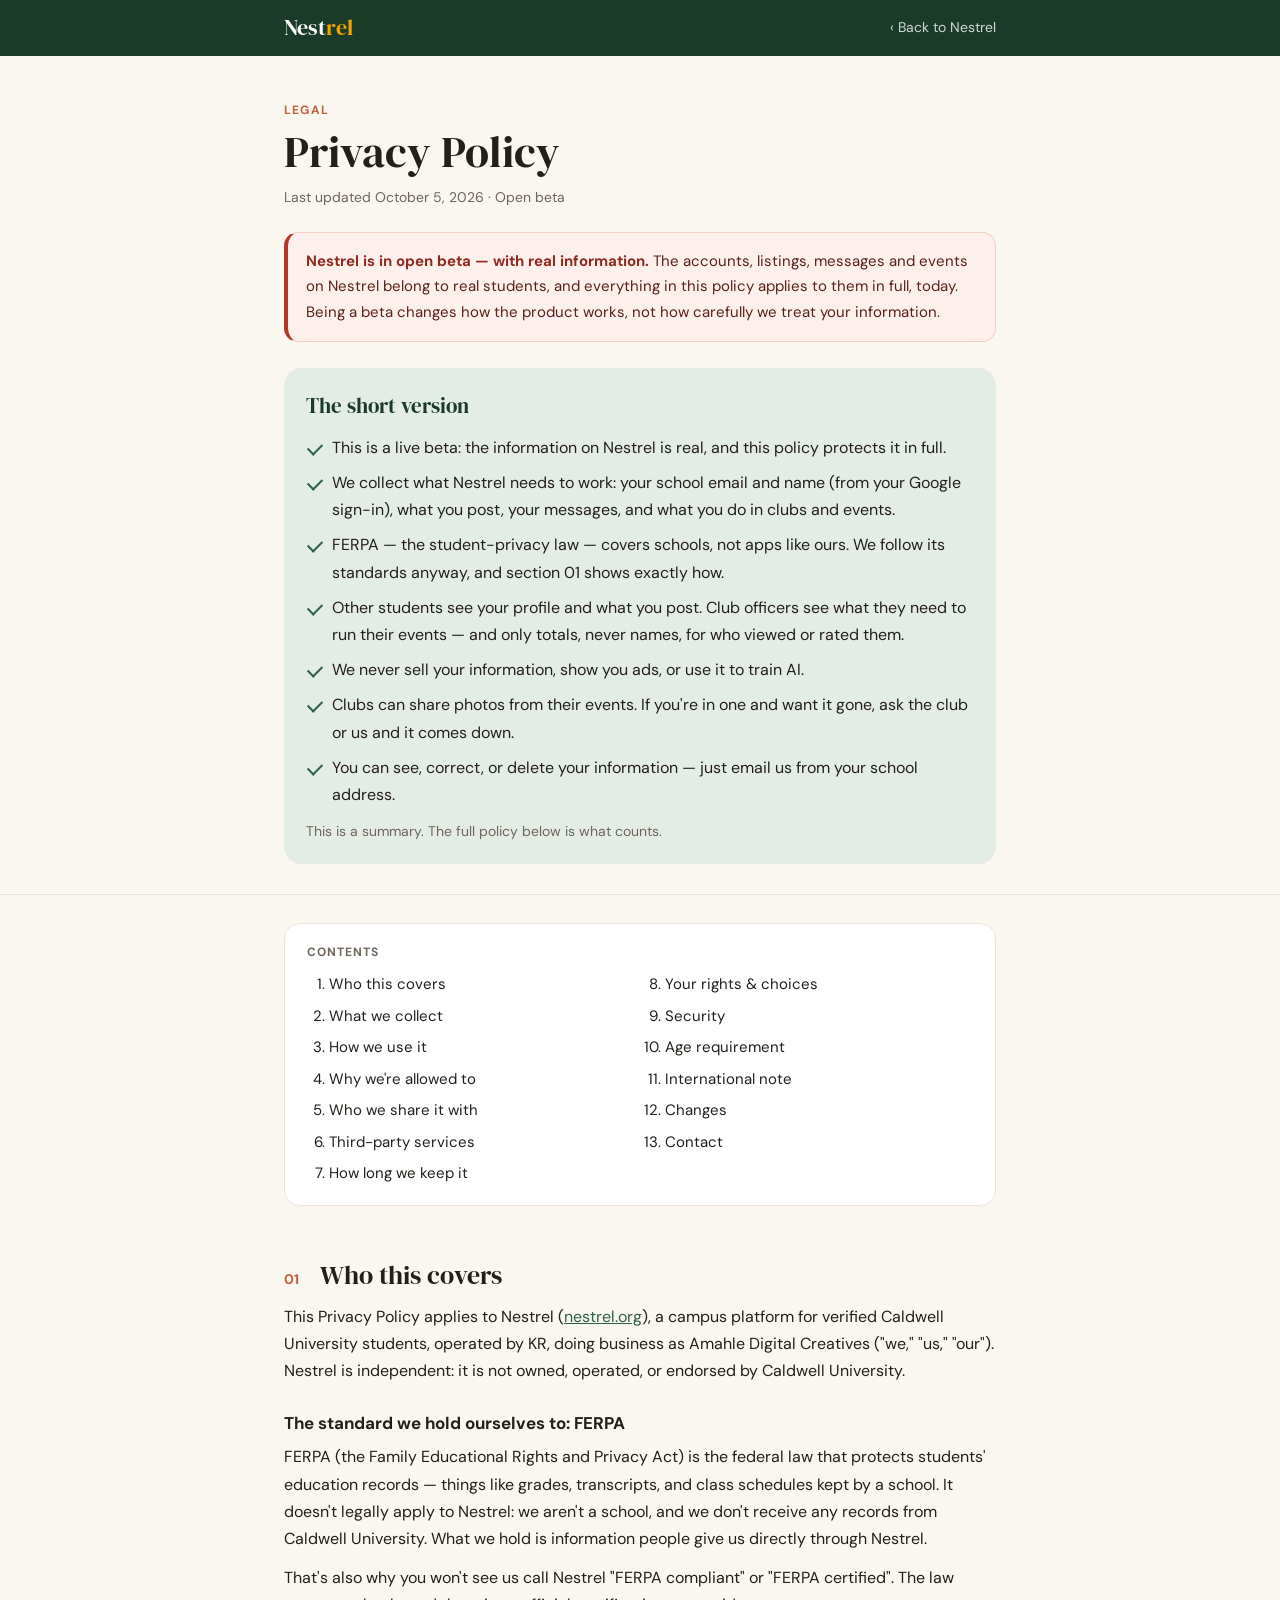
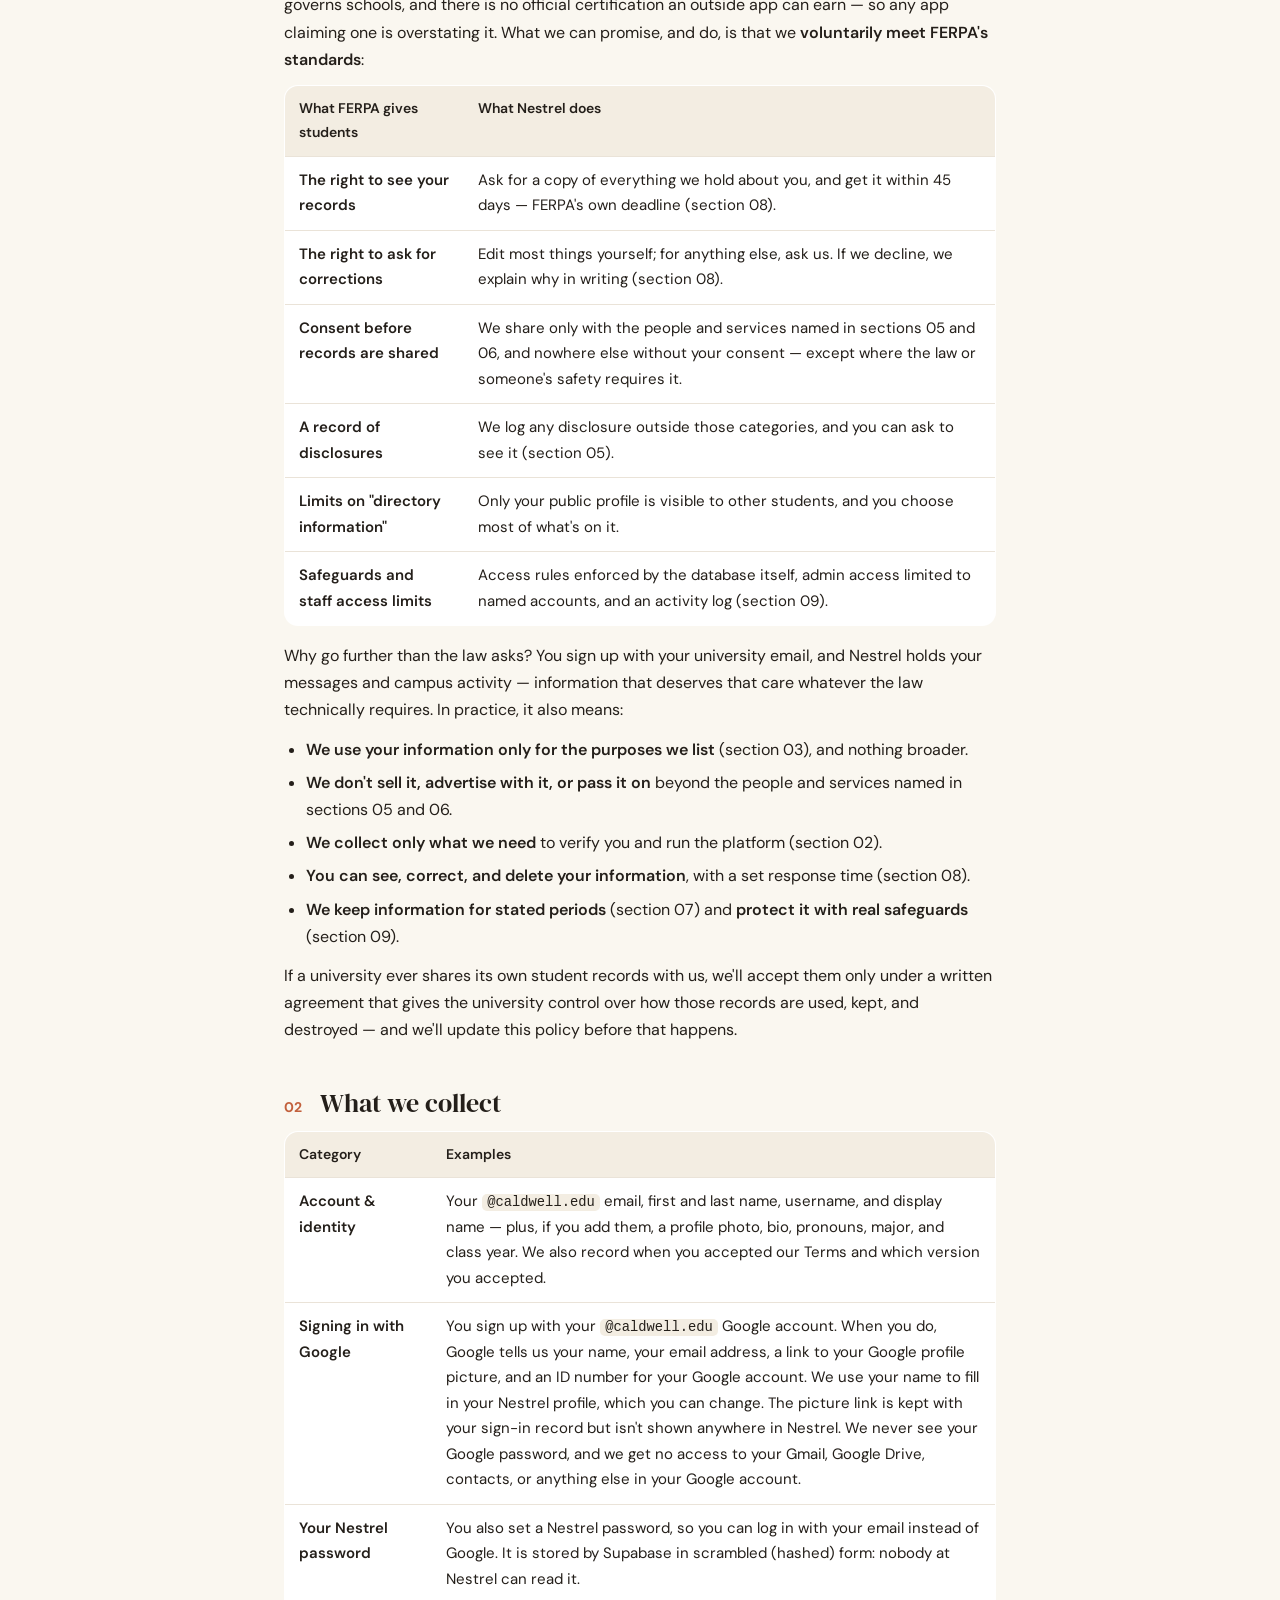
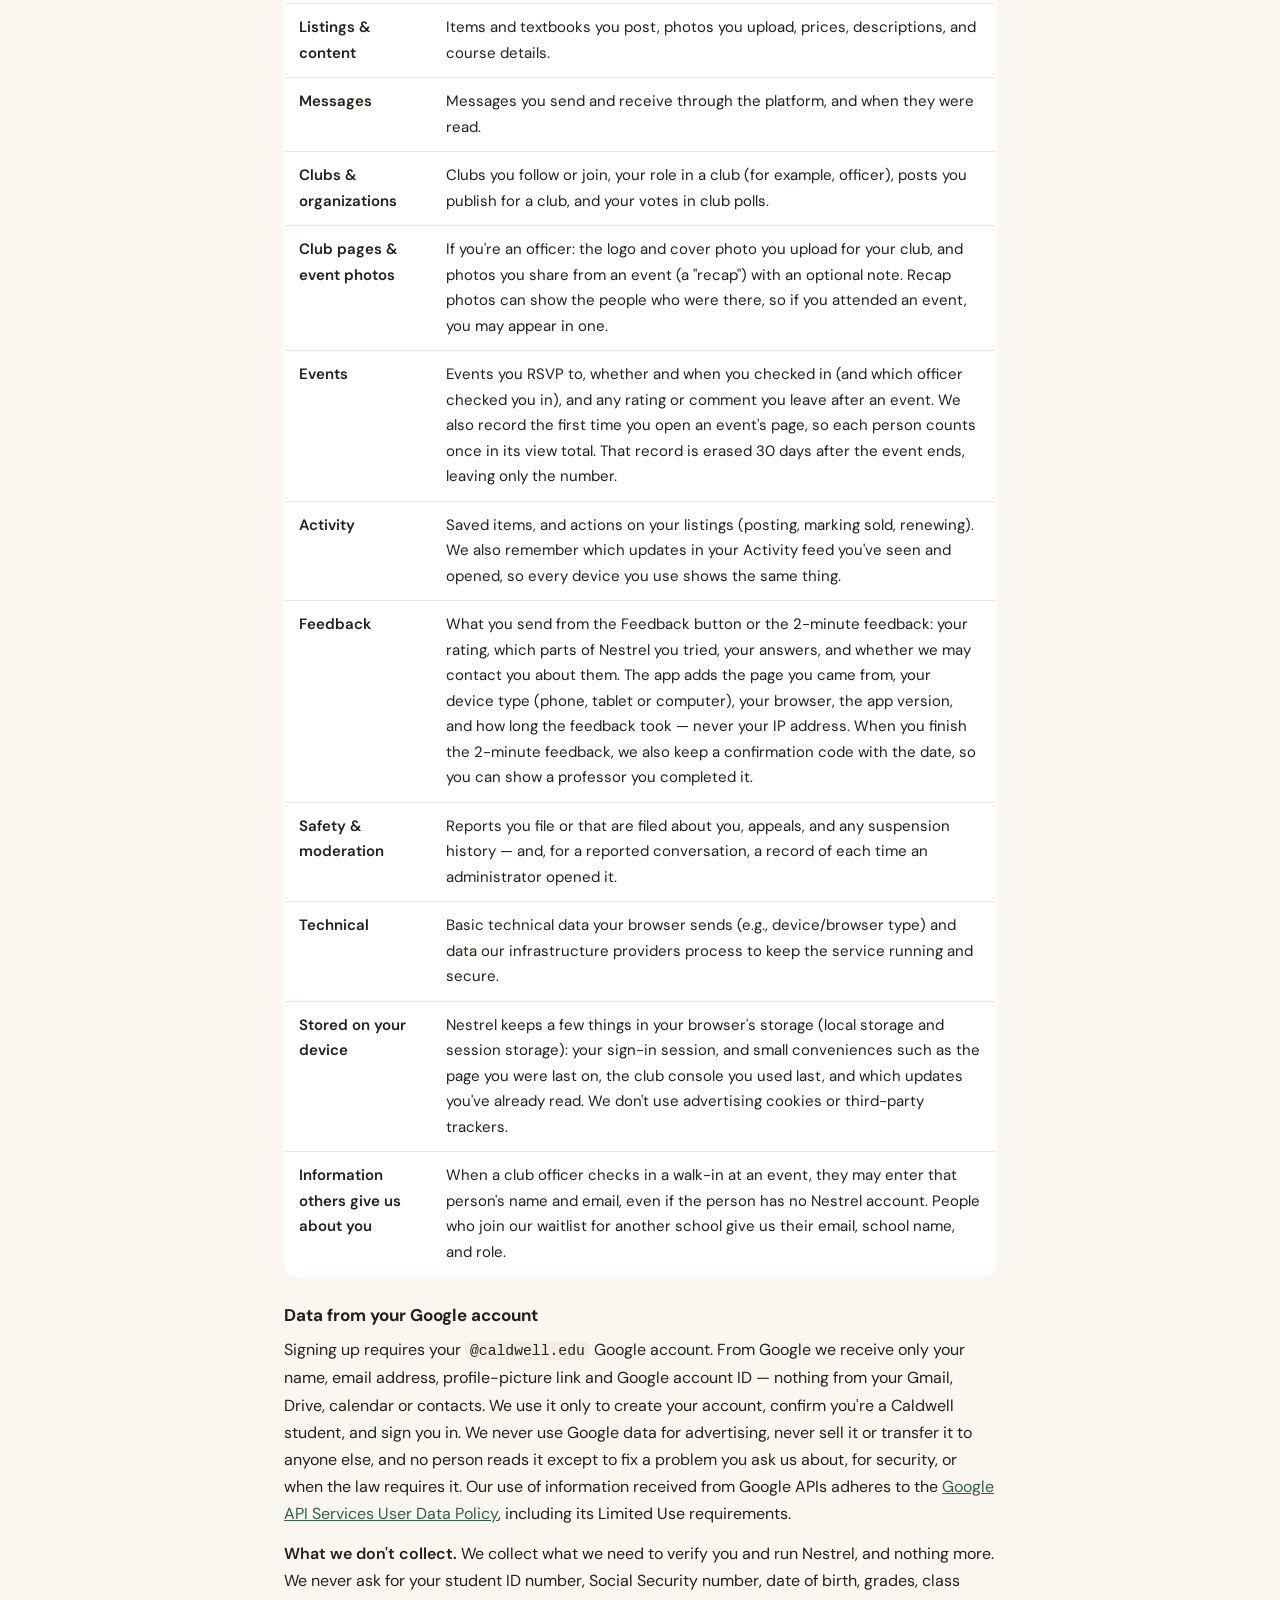
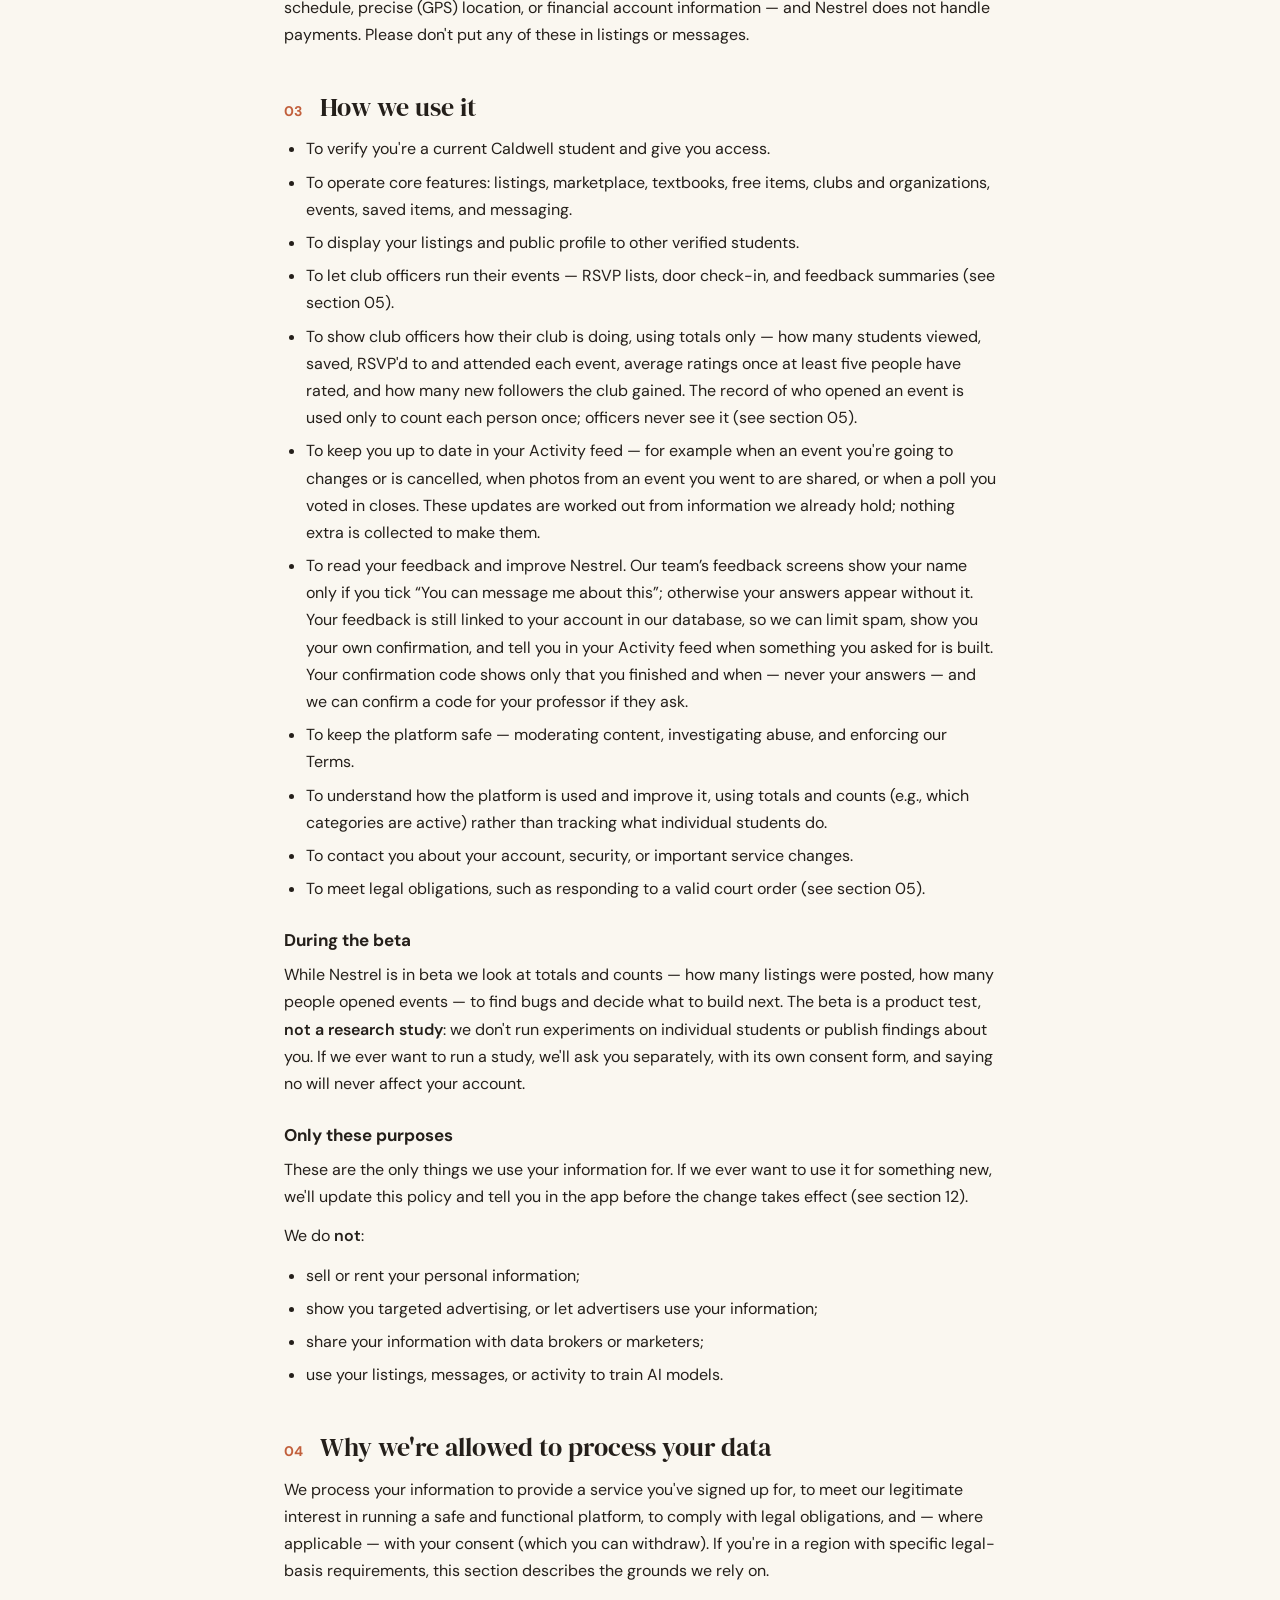
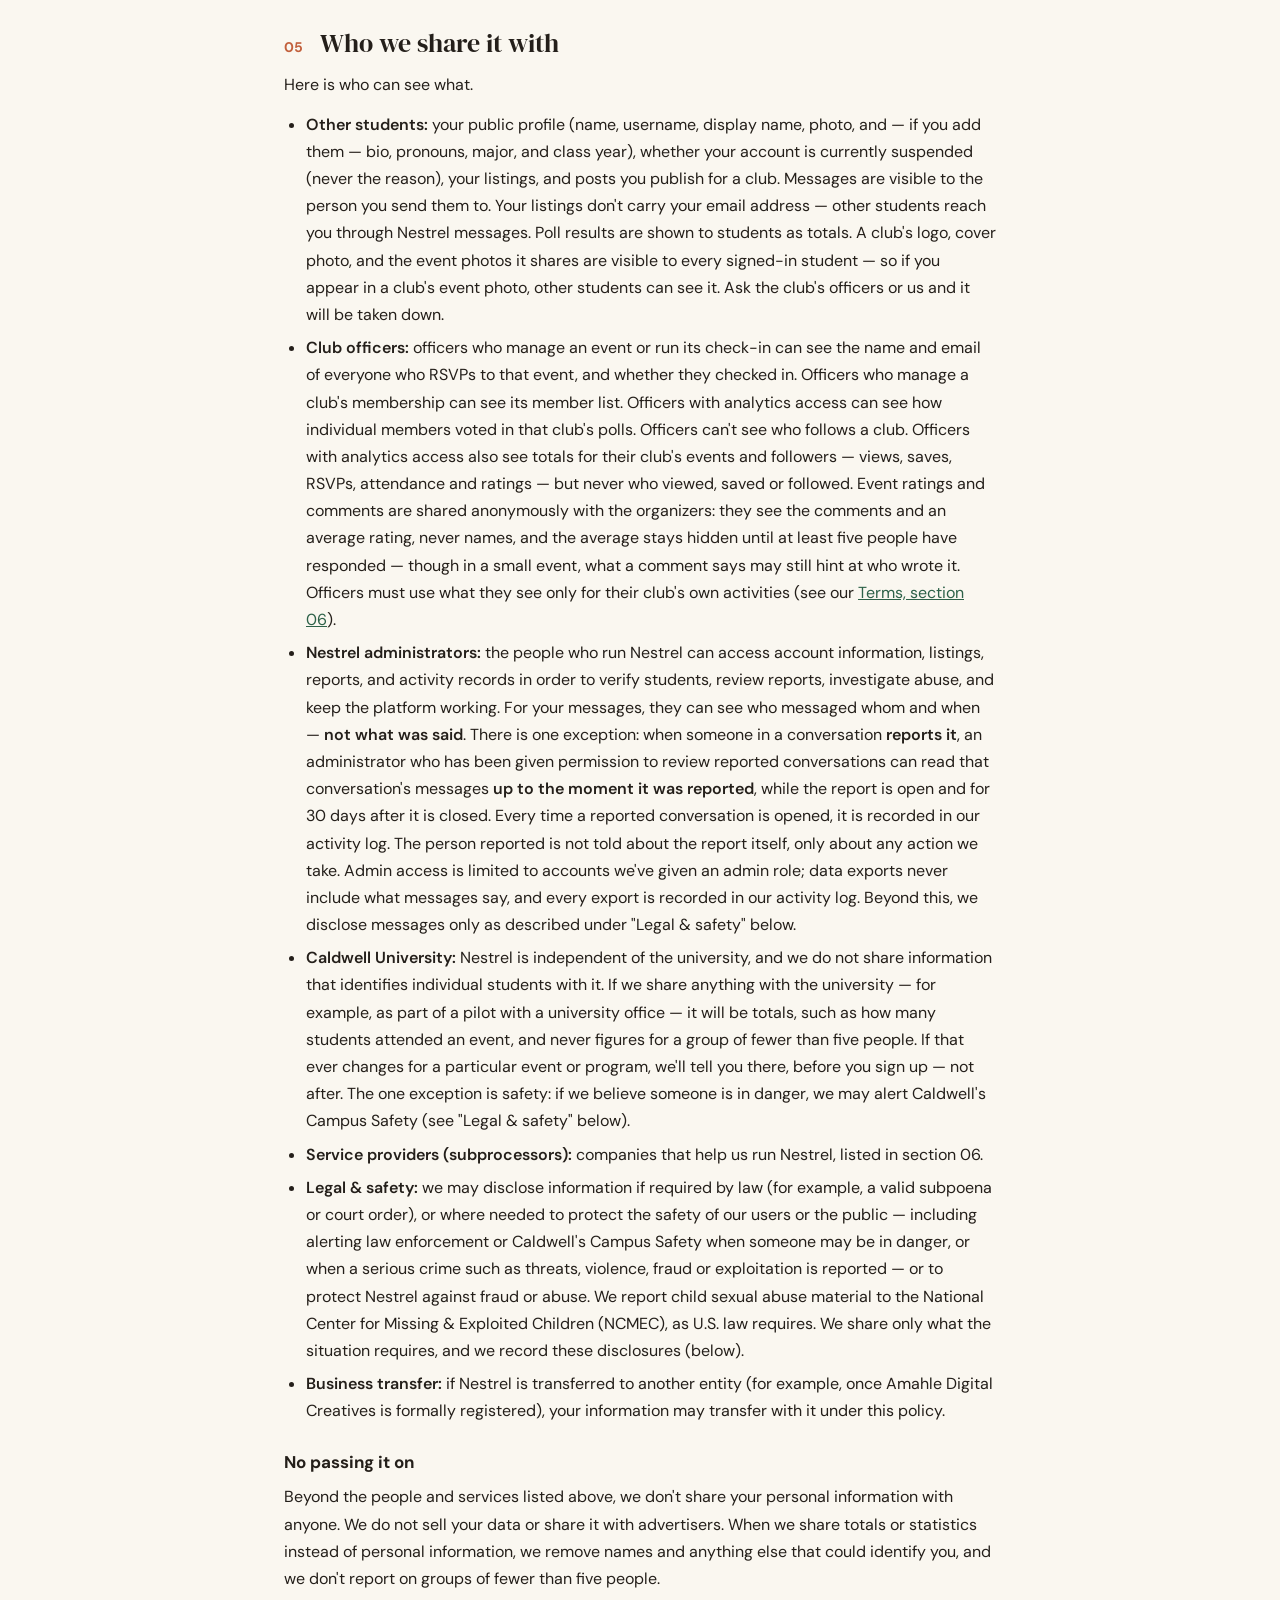
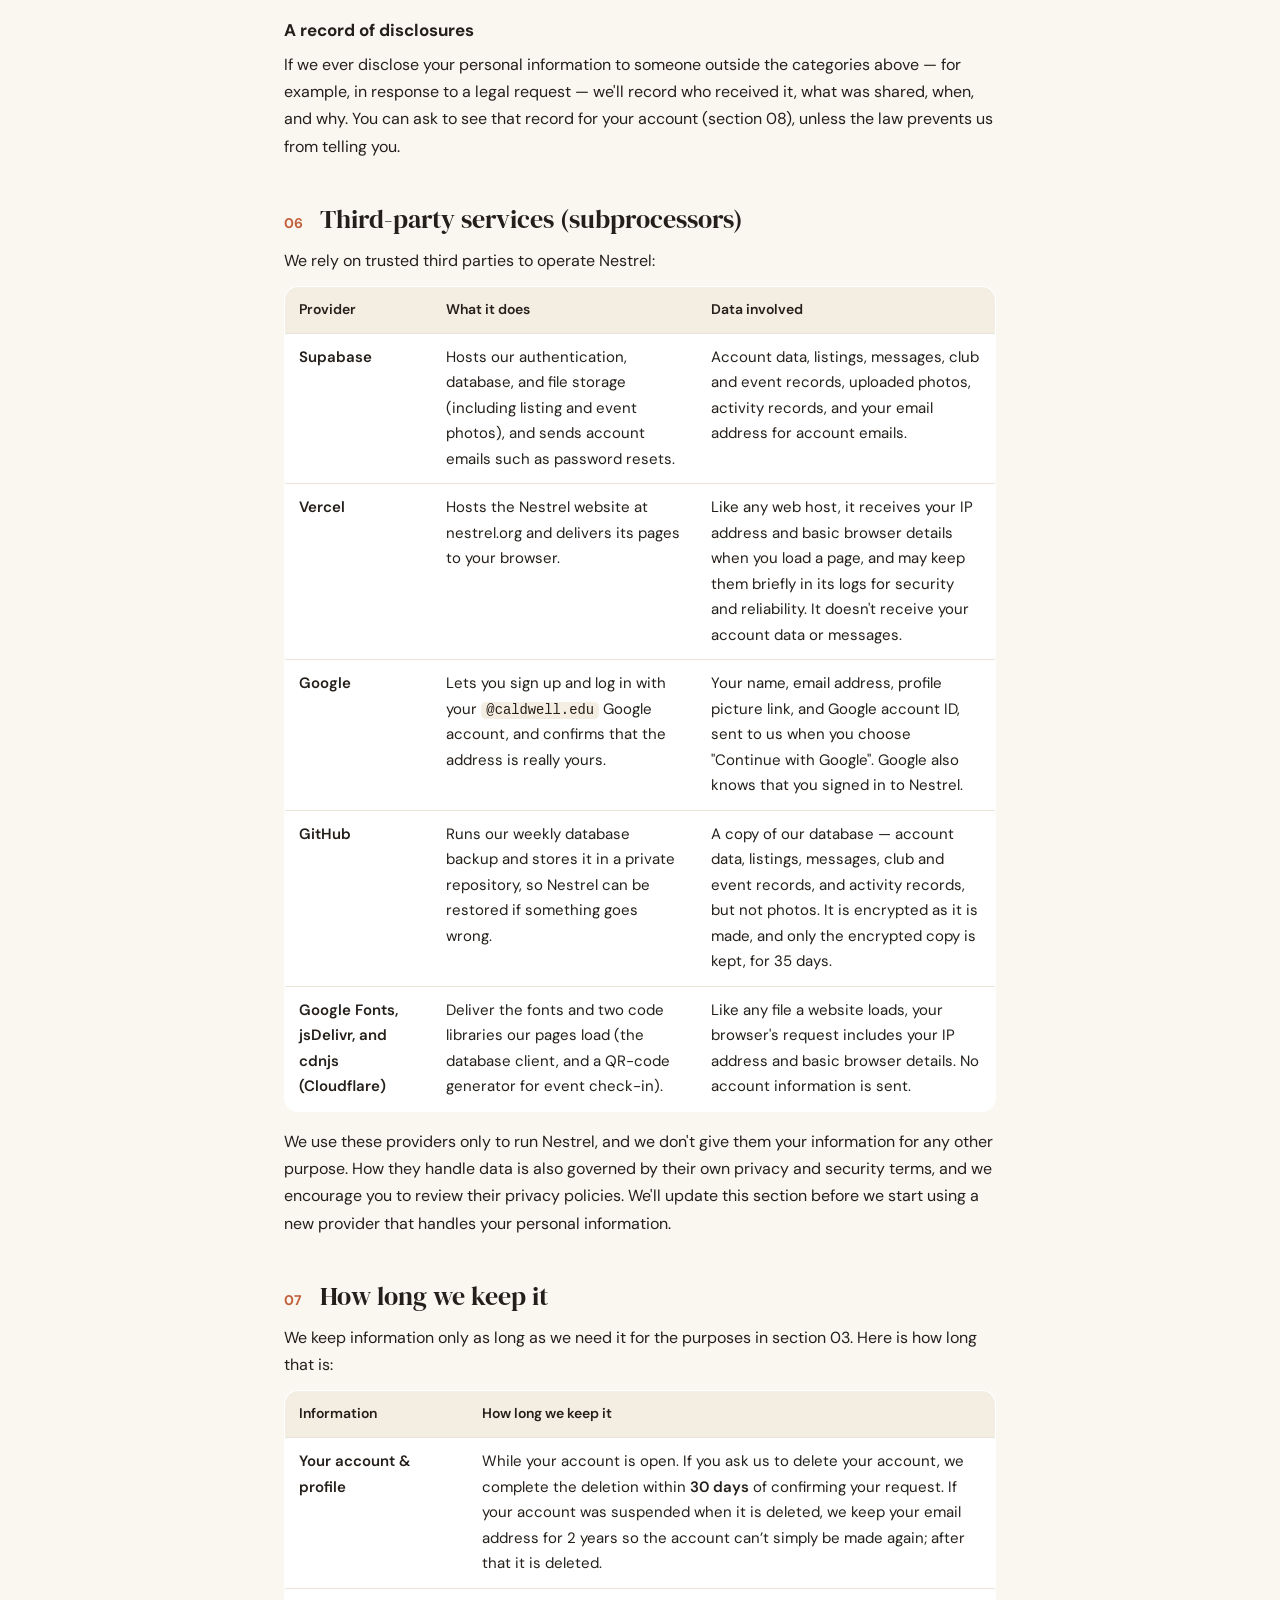
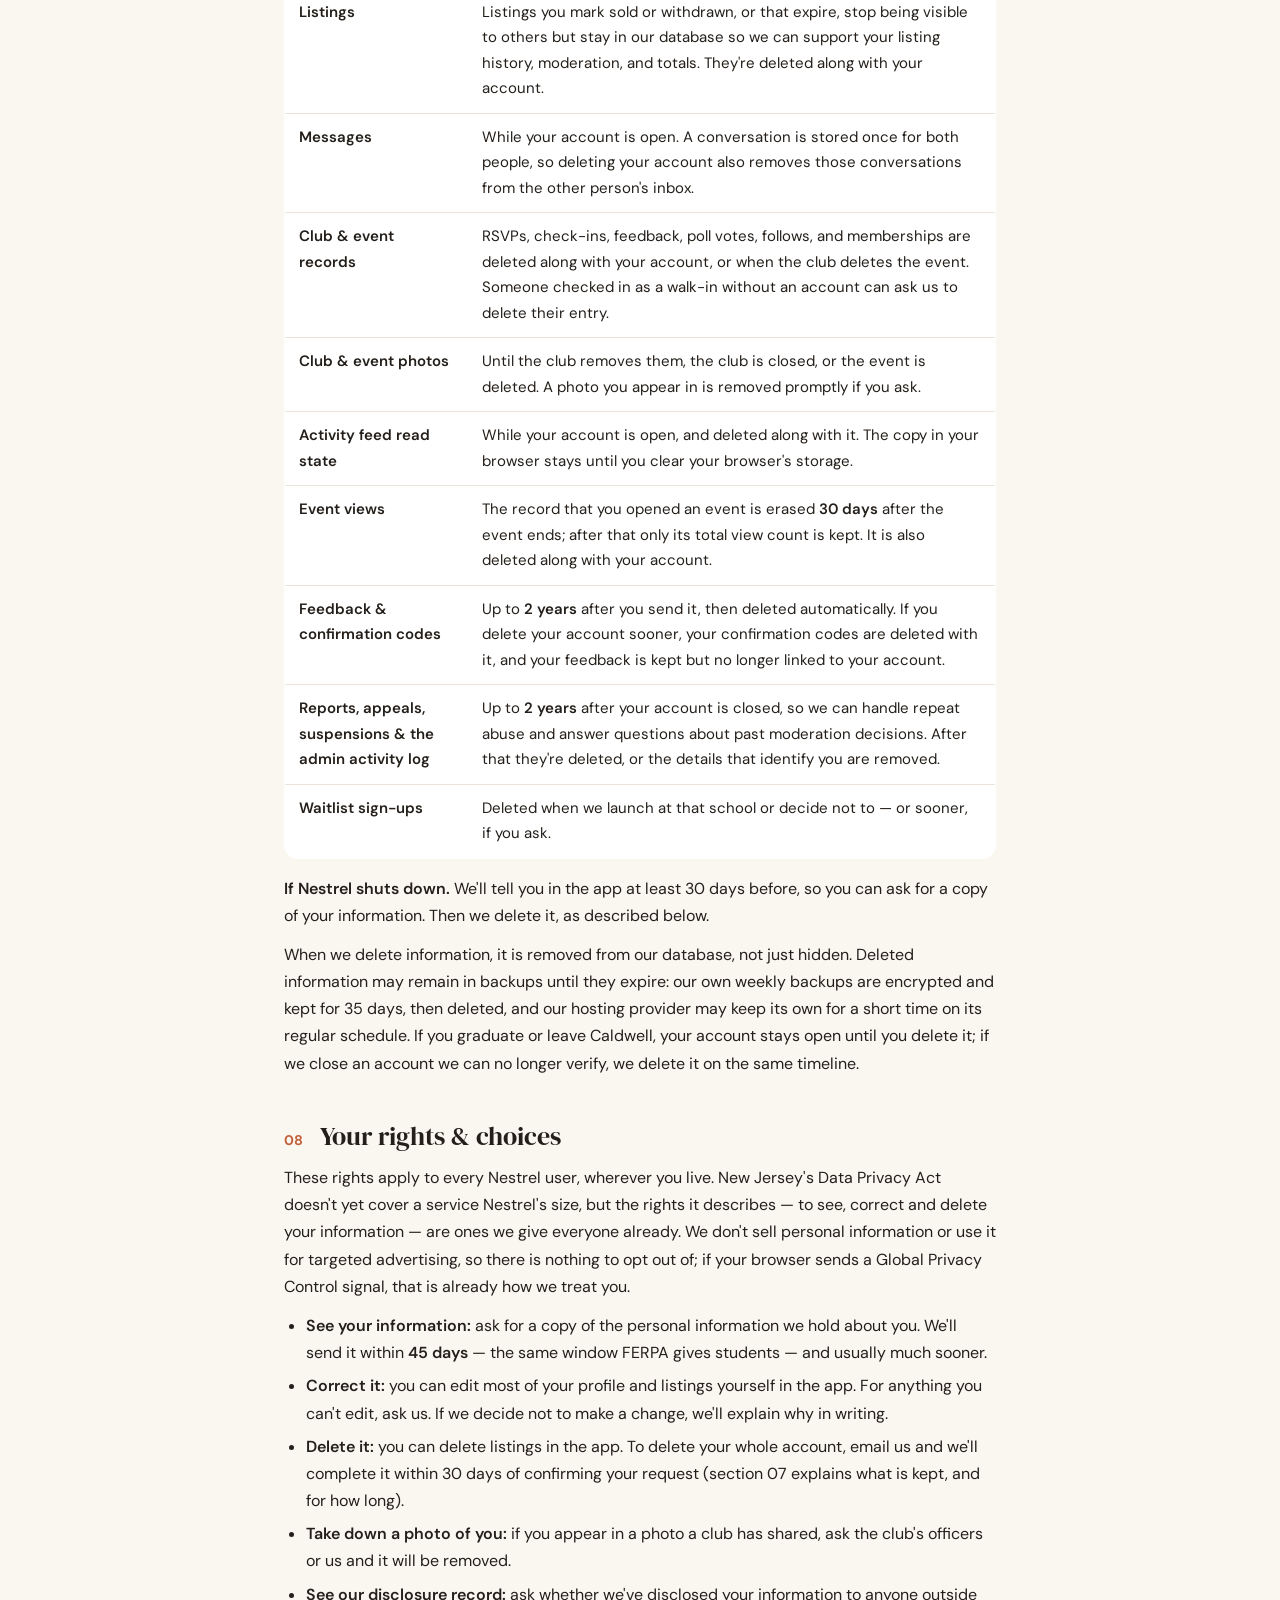
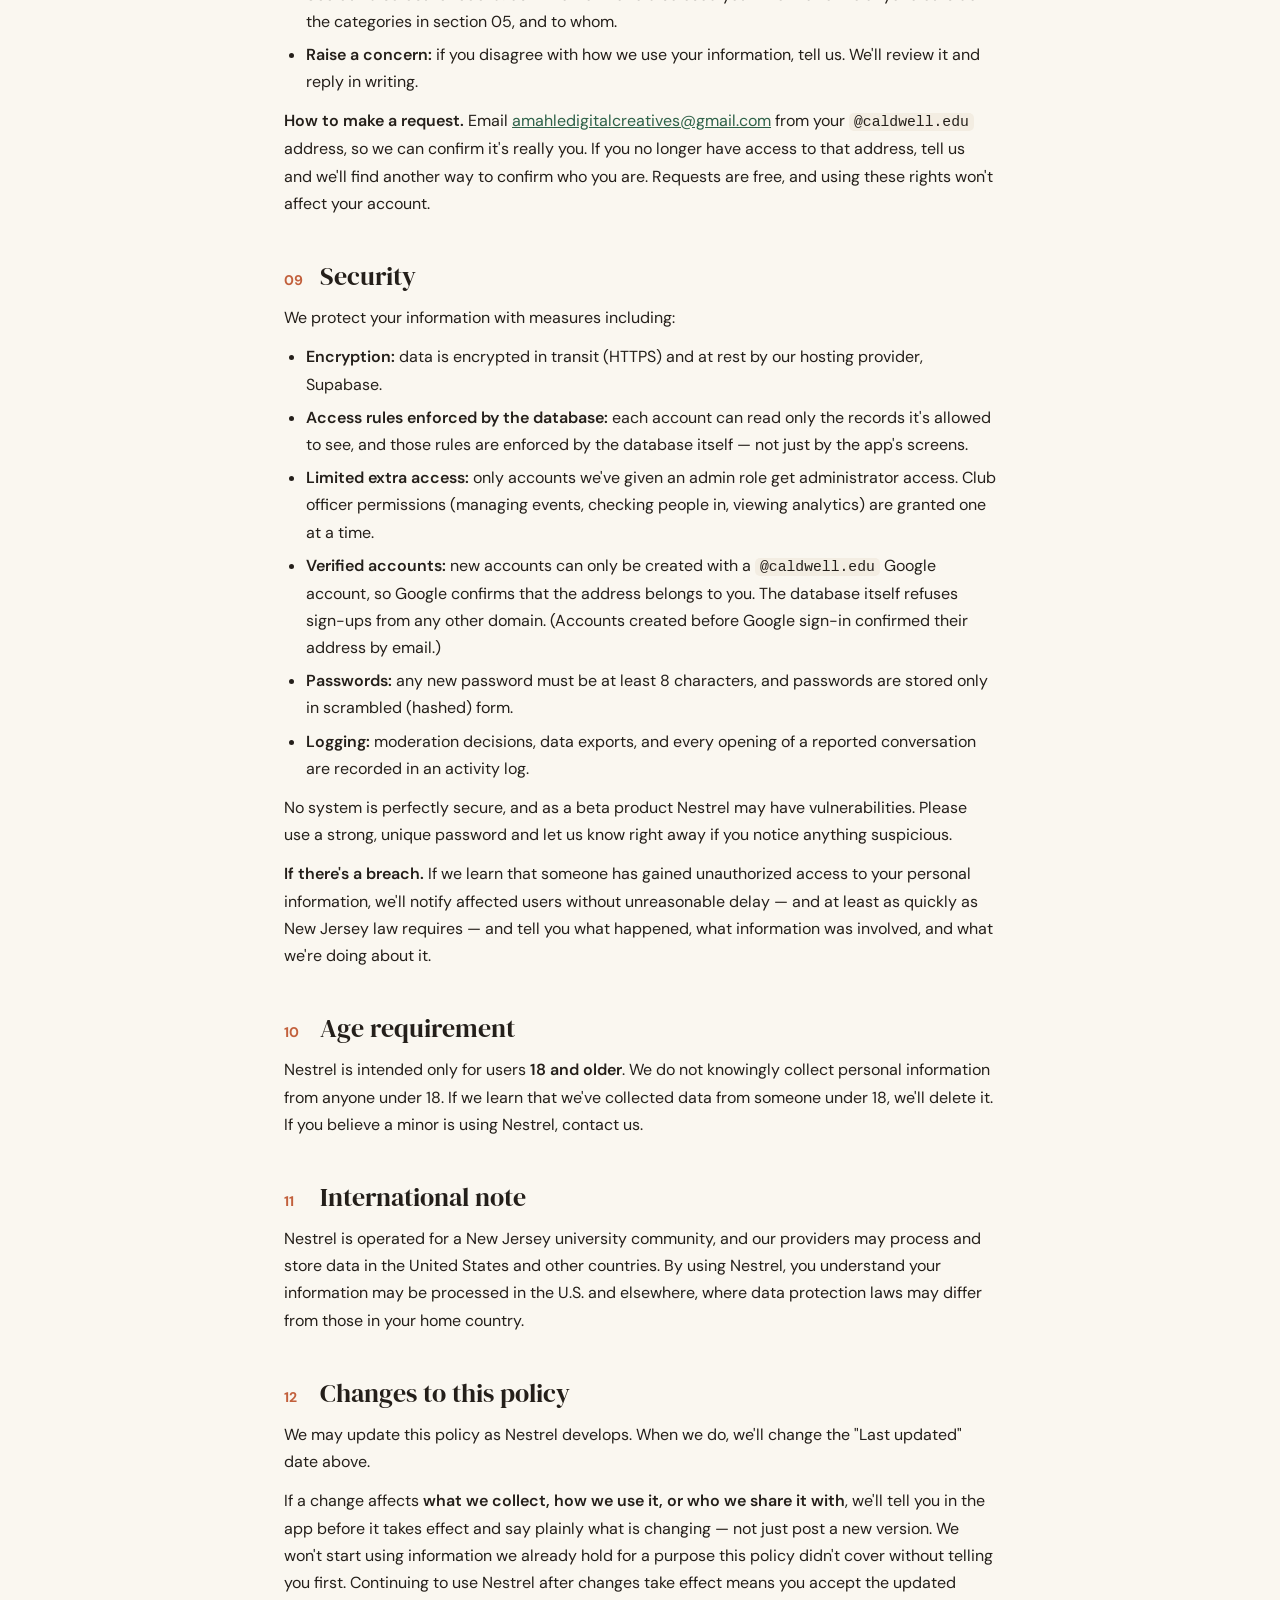
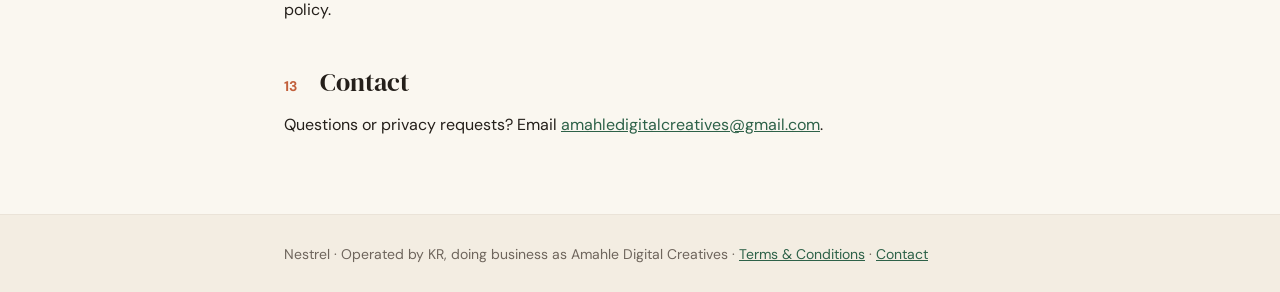
==== commit 29b852ff: "Student feedback: a 2-minute evaluation, quick notes, and Admin → Feedback Students: a small movable" ====
--- a/privacy.html
+++ b/privacy.html
@@ -80,7 +80,7 @@
   <div class="wrap">
     <p class="kicker">Legal</p>
     <h1>Privacy Policy</h1>
-    <p class="updated">Last updated October 1, 2026 · Open beta</p>
+    <p class="updated">Last updated October 5, 2026 · Open beta</p>
 
     <div class="beta" role="note">
       <b>Nestrel is in open beta — with real information.</b> The accounts, listings, messages
@@ -192,6 +192,7 @@
     <tr><td>Club pages &amp; event photos</td><td>If you're an officer: the logo and cover photo you upload for your club, and photos you share from an event (a "recap") with an optional note. Recap photos can show the people who were there, so if you attended an event, you may appear in one.</td></tr>
     <tr><td>Events</td><td>Events you RSVP to, whether and when you checked in (and which officer checked you in), and any rating or comment you leave after an event. We also record the first time you open an event's page, so each person counts once in its view total. That record is erased 30 days after the event ends, leaving only the number.</td></tr>
     <tr><td>Activity</td><td>Saved items, and actions on your listings (posting, marking sold, renewing). We also remember which updates in your Activity feed you've seen and opened, so every device you use shows the same thing.</td></tr>
+    <tr><td>Feedback</td><td>What you send from the Feedback button or the 2-minute feedback: your rating, which parts of Nestrel you tried, your answers, and whether we may contact you about them. The app adds the page you came from, your device type (phone, tablet or computer), your browser, the app version, and how long the feedback took — never your IP address. When you finish the 2-minute feedback, we also keep a confirmation code with the date, so you can show a professor you completed it.</td></tr>
     <tr><td>Safety &amp; moderation</td><td>Reports you file or that are filed about you, appeals, and any suspension history — and, for a reported conversation, a record of each time an administrator opened it.</td></tr>
     <tr><td>Technical</td><td>Basic technical data your browser sends (e.g., device/browser type) and data our infrastructure providers process to keep the service running and secure.</td></tr>
     <tr><td>Stored on your device</td><td>Nestrel keeps a few things in your browser's storage (local storage and session storage): your sign-in session, and small conveniences such as the page you were last on, the club console you used last, and which updates you've already read. We don't use advertising cookies or third-party trackers.</td></tr>
@@ -223,6 +224,7 @@
     <li>To let club officers run their events — RSVP lists, door check-in, and feedback summaries (see section 05).</li>
     <li>To show club officers how their club is doing, using totals only — how many students viewed, saved, RSVP'd to and attended each event, average ratings once at least five people have rated, and how many new followers the club gained. The record of who opened an event is used only to count each person once; officers never see it (see section 05).</li>
     <li>To keep you up to date in your Activity feed — for example when an event you're going to changes or is cancelled, when photos from an event you went to are shared, or when a poll you voted in closes. These updates are worked out from information we already hold; nothing extra is collected to make them.</li>
+    <li>To read your feedback and improve Nestrel. Our team’s feedback screens show your name only if you tick “You can message me about this”; otherwise your answers appear without it. Your feedback is still linked to your account in our database, so we can limit spam, show you your own confirmation, and tell you in your Activity feed when something you asked for is built. Your confirmation code shows only that you finished and when — never your answers — and we can confirm a code for your professor if they ask.</li>
     <li>To keep the platform safe — moderating content, investigating abuse, and enforcing our Terms.</li>
     <li>To understand how the platform is used and improve it, using totals and counts (e.g., which categories are active) rather than tracking what individual students do.</li>
     <li>To contact you about your account, security, or important service changes.</li>
@@ -380,6 +382,7 @@
     <tr><td>Club &amp; event photos</td><td>Until the club removes them, the club is closed, or the event is deleted. A photo you appear in is removed promptly if you ask.</td></tr>
     <tr><td>Activity feed read state</td><td>While your account is open, and deleted along with it. The copy in your browser stays until you clear your browser's storage.</td></tr>
     <tr><td>Event views</td><td>The record that you opened an event is erased <strong>30 days</strong> after the event ends; after that only its total view count is kept. It is also deleted along with your account.</td></tr>
+    <tr><td>Feedback &amp; confirmation codes</td><td>Up to <strong>2 years</strong> after you send it, then deleted automatically. If you delete your account sooner, your confirmation codes are deleted with it, and your feedback is kept but no longer linked to your account.</td></tr>
     <tr><td>Reports, appeals, suspensions &amp; the admin activity log</td><td>Up to <strong>2 years</strong> after your account is closed, so we can handle repeat abuse and answer questions about past moderation decisions. After that they're deleted, or the details that identify you are removed.</td></tr>
     <tr><td>Waitlist sign-ups</td><td>Deleted when we launch at that school or decide not to — or sooner, if you ask.</td></tr>
   </table>
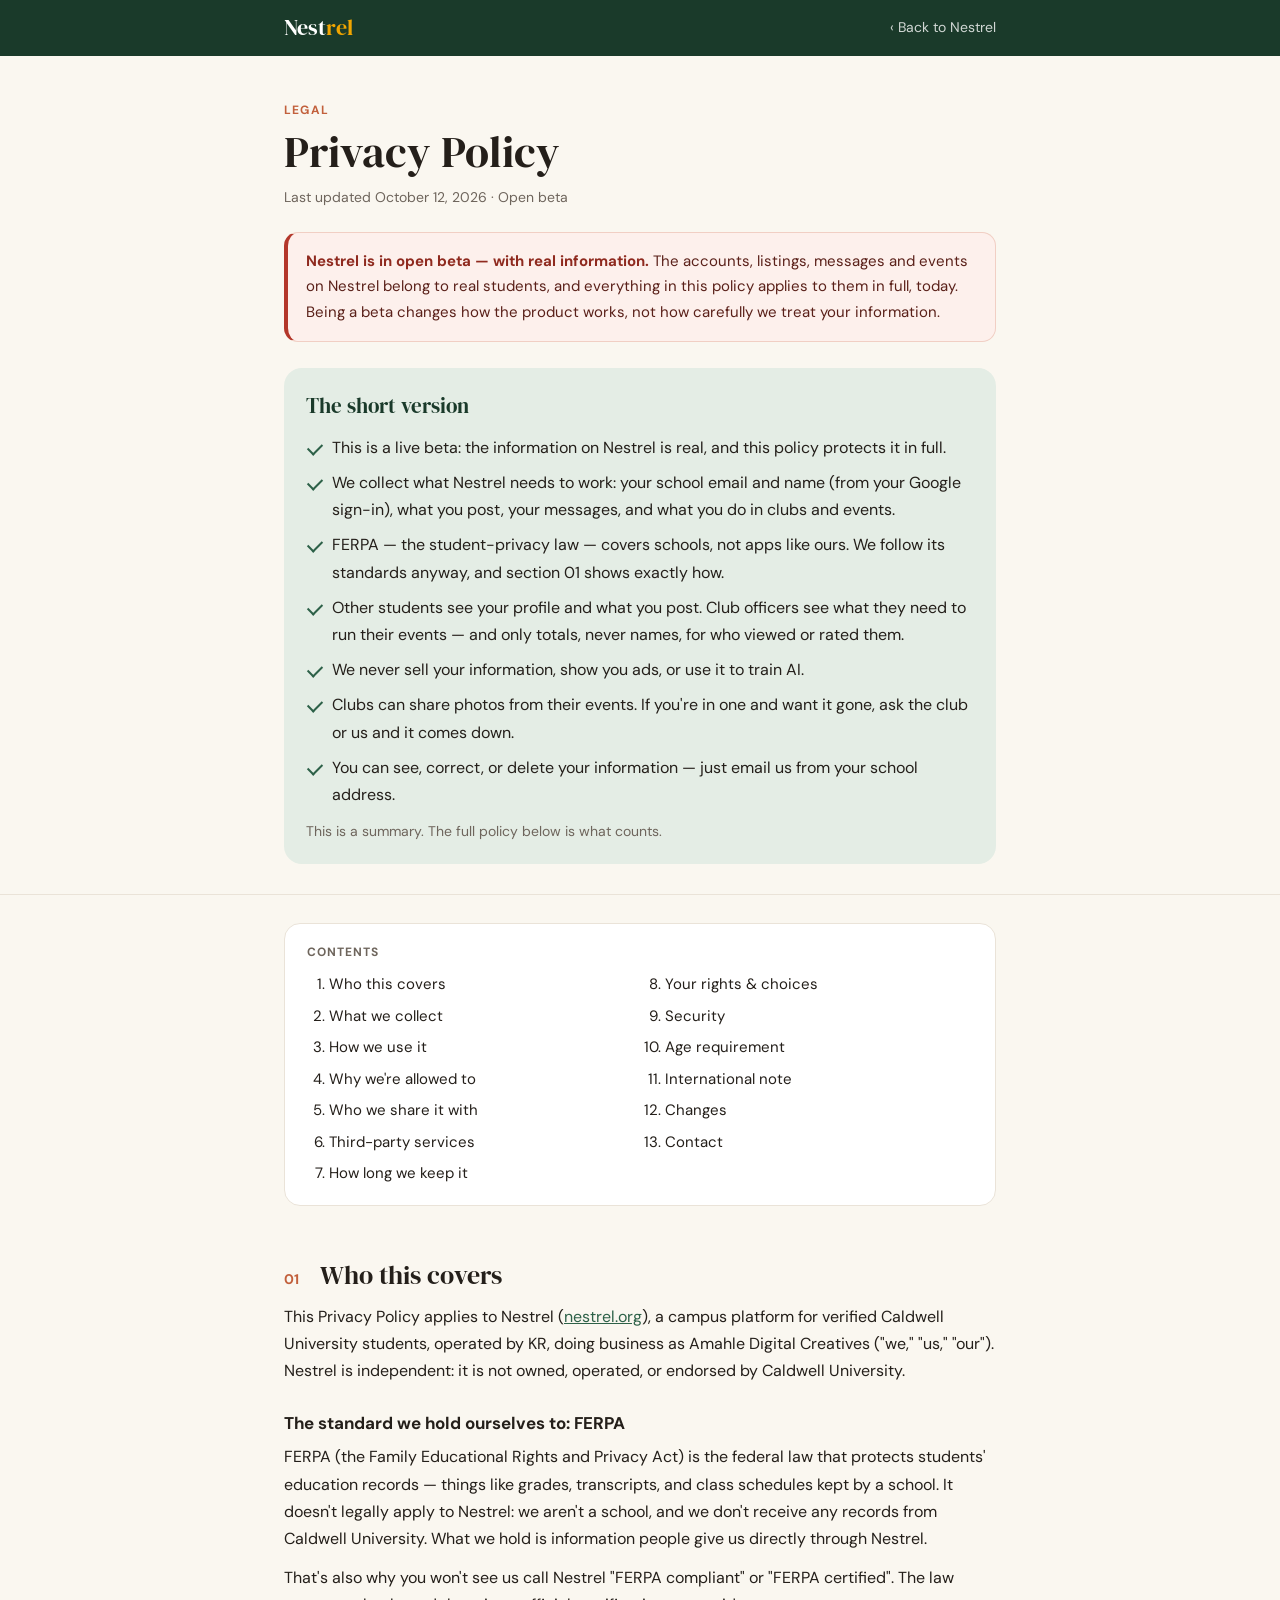
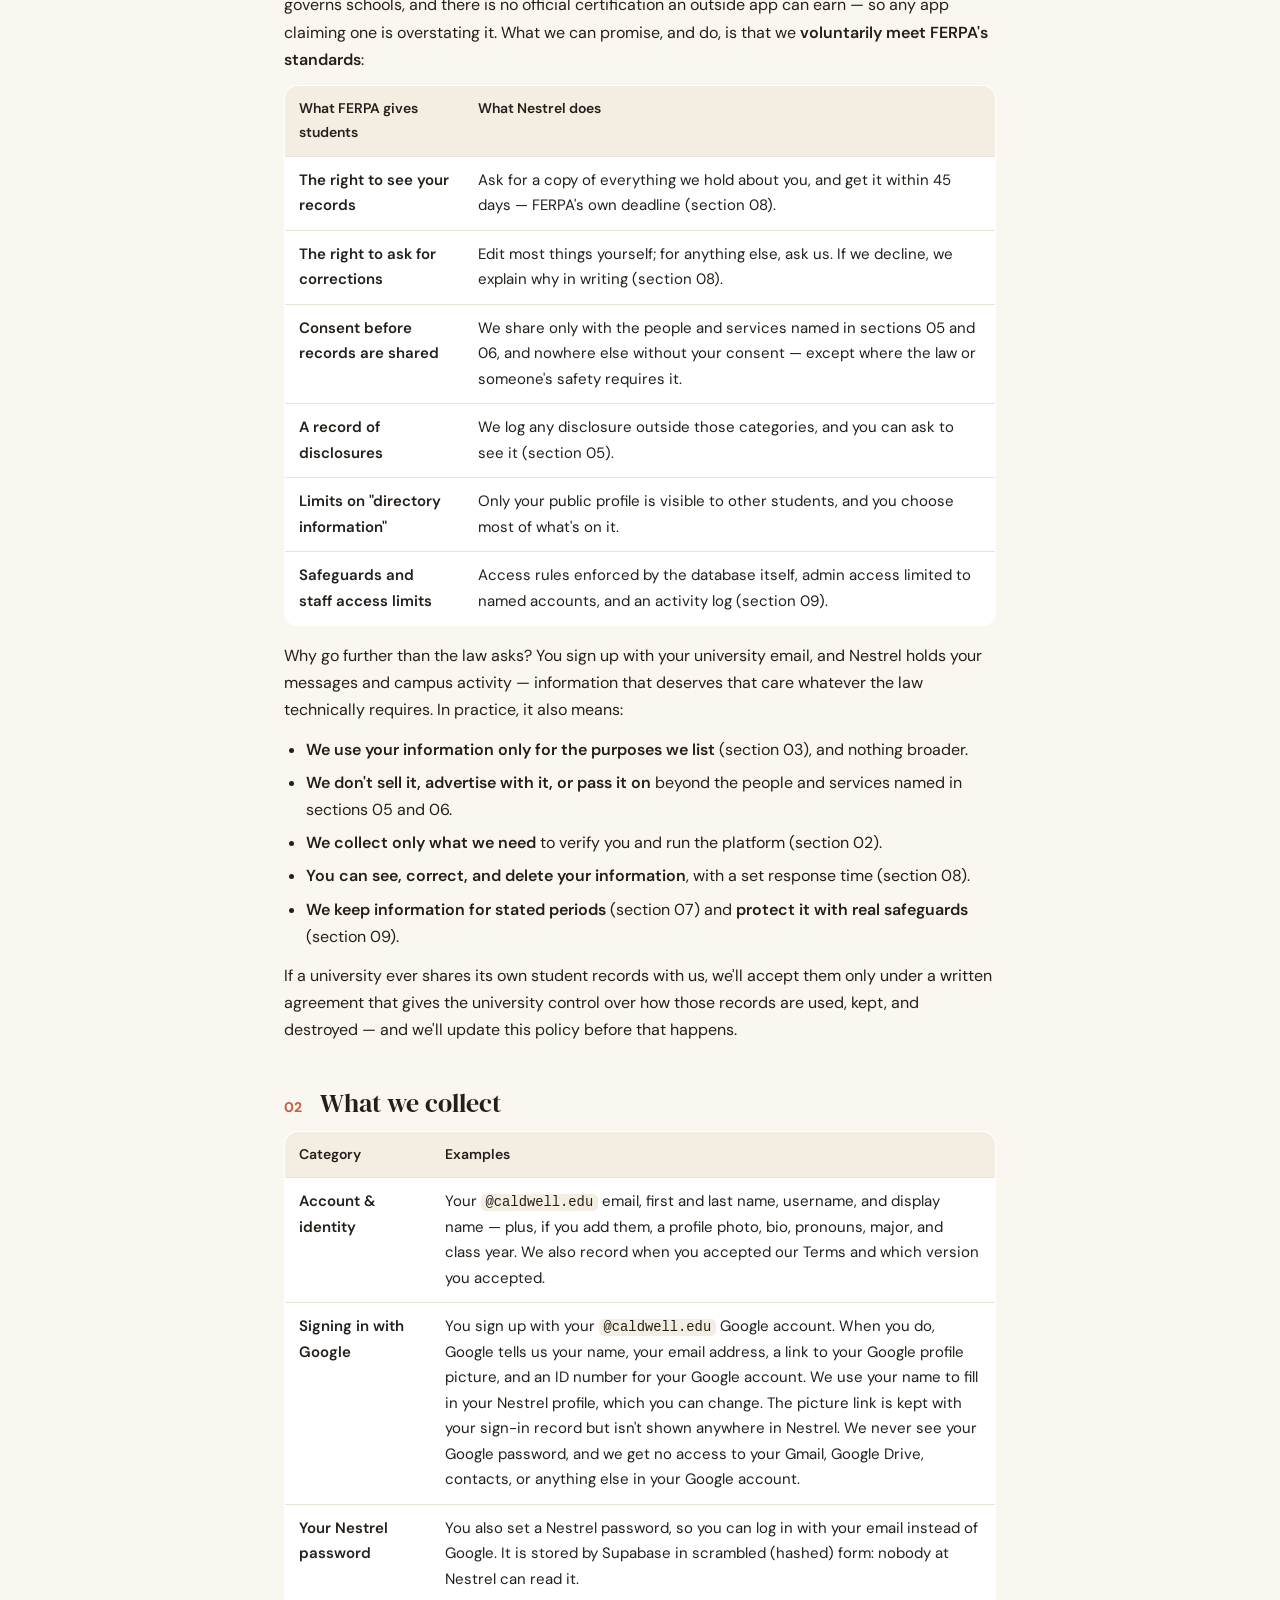
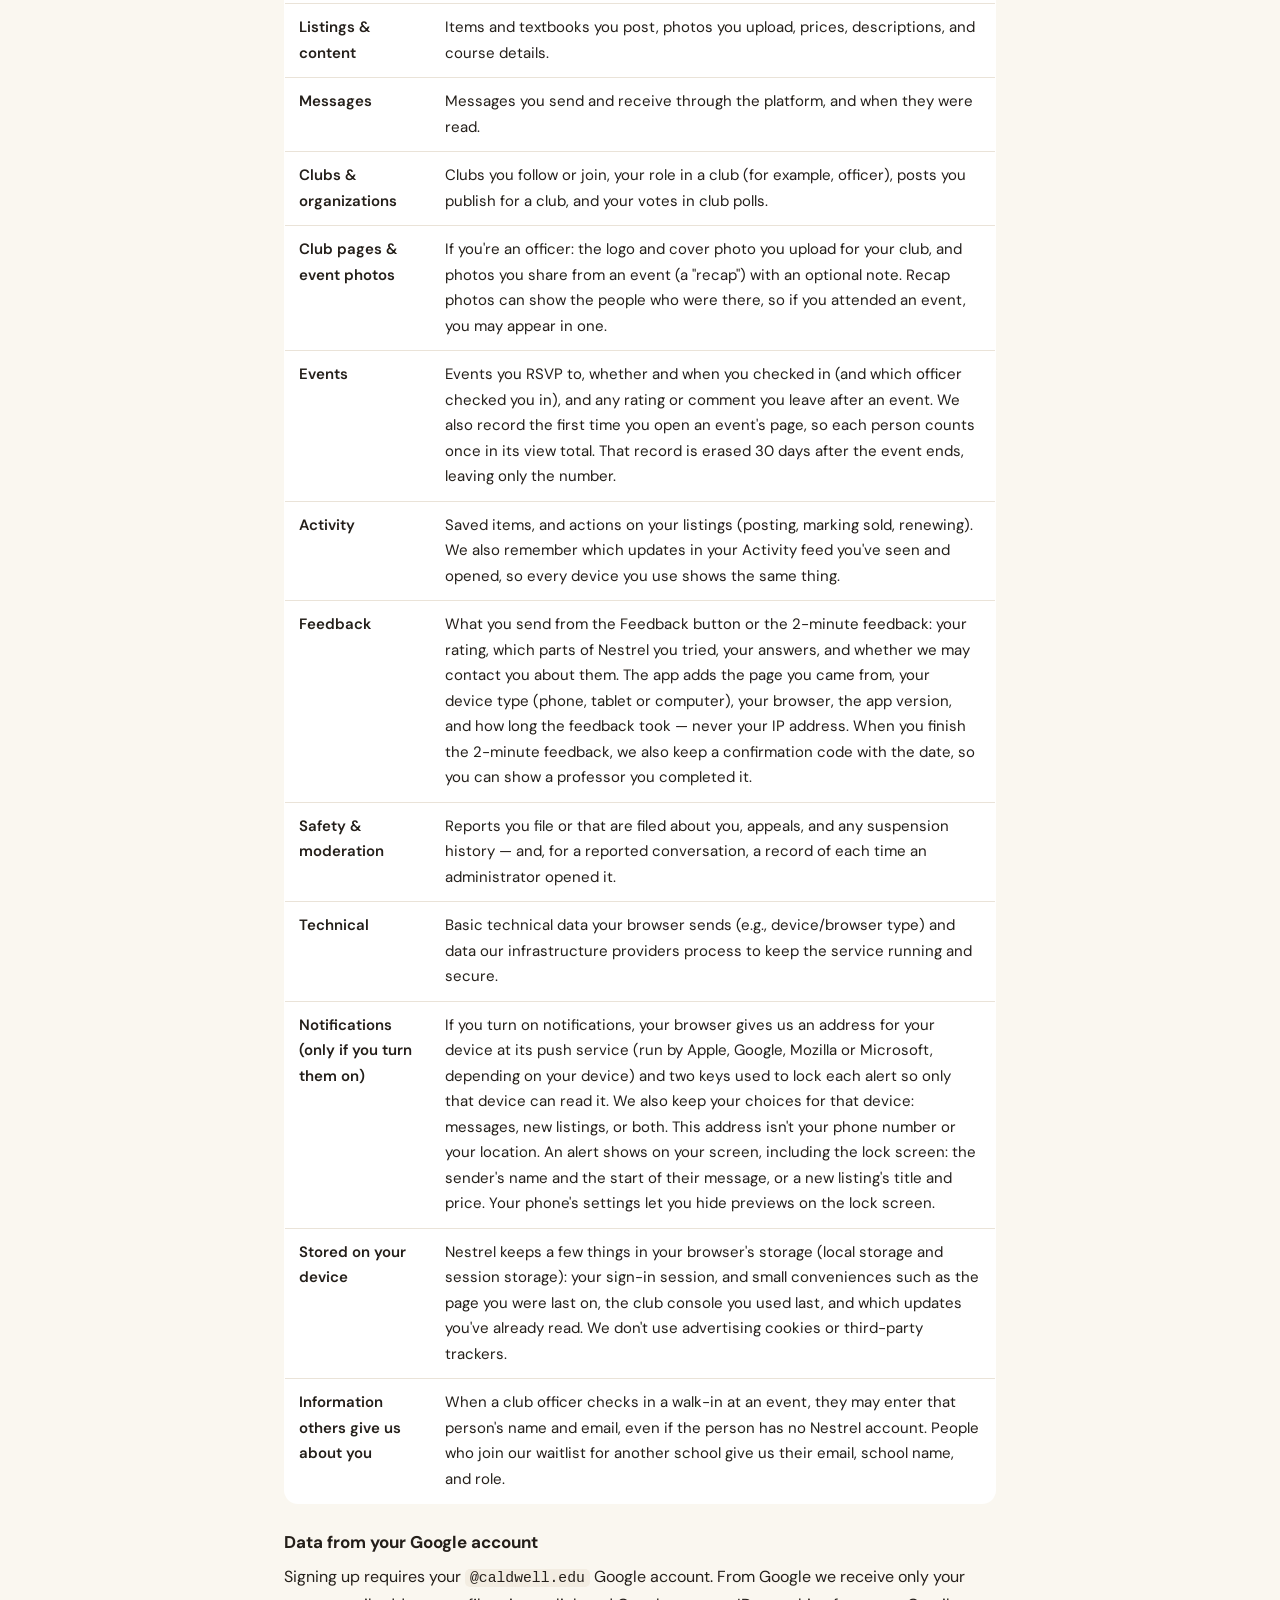
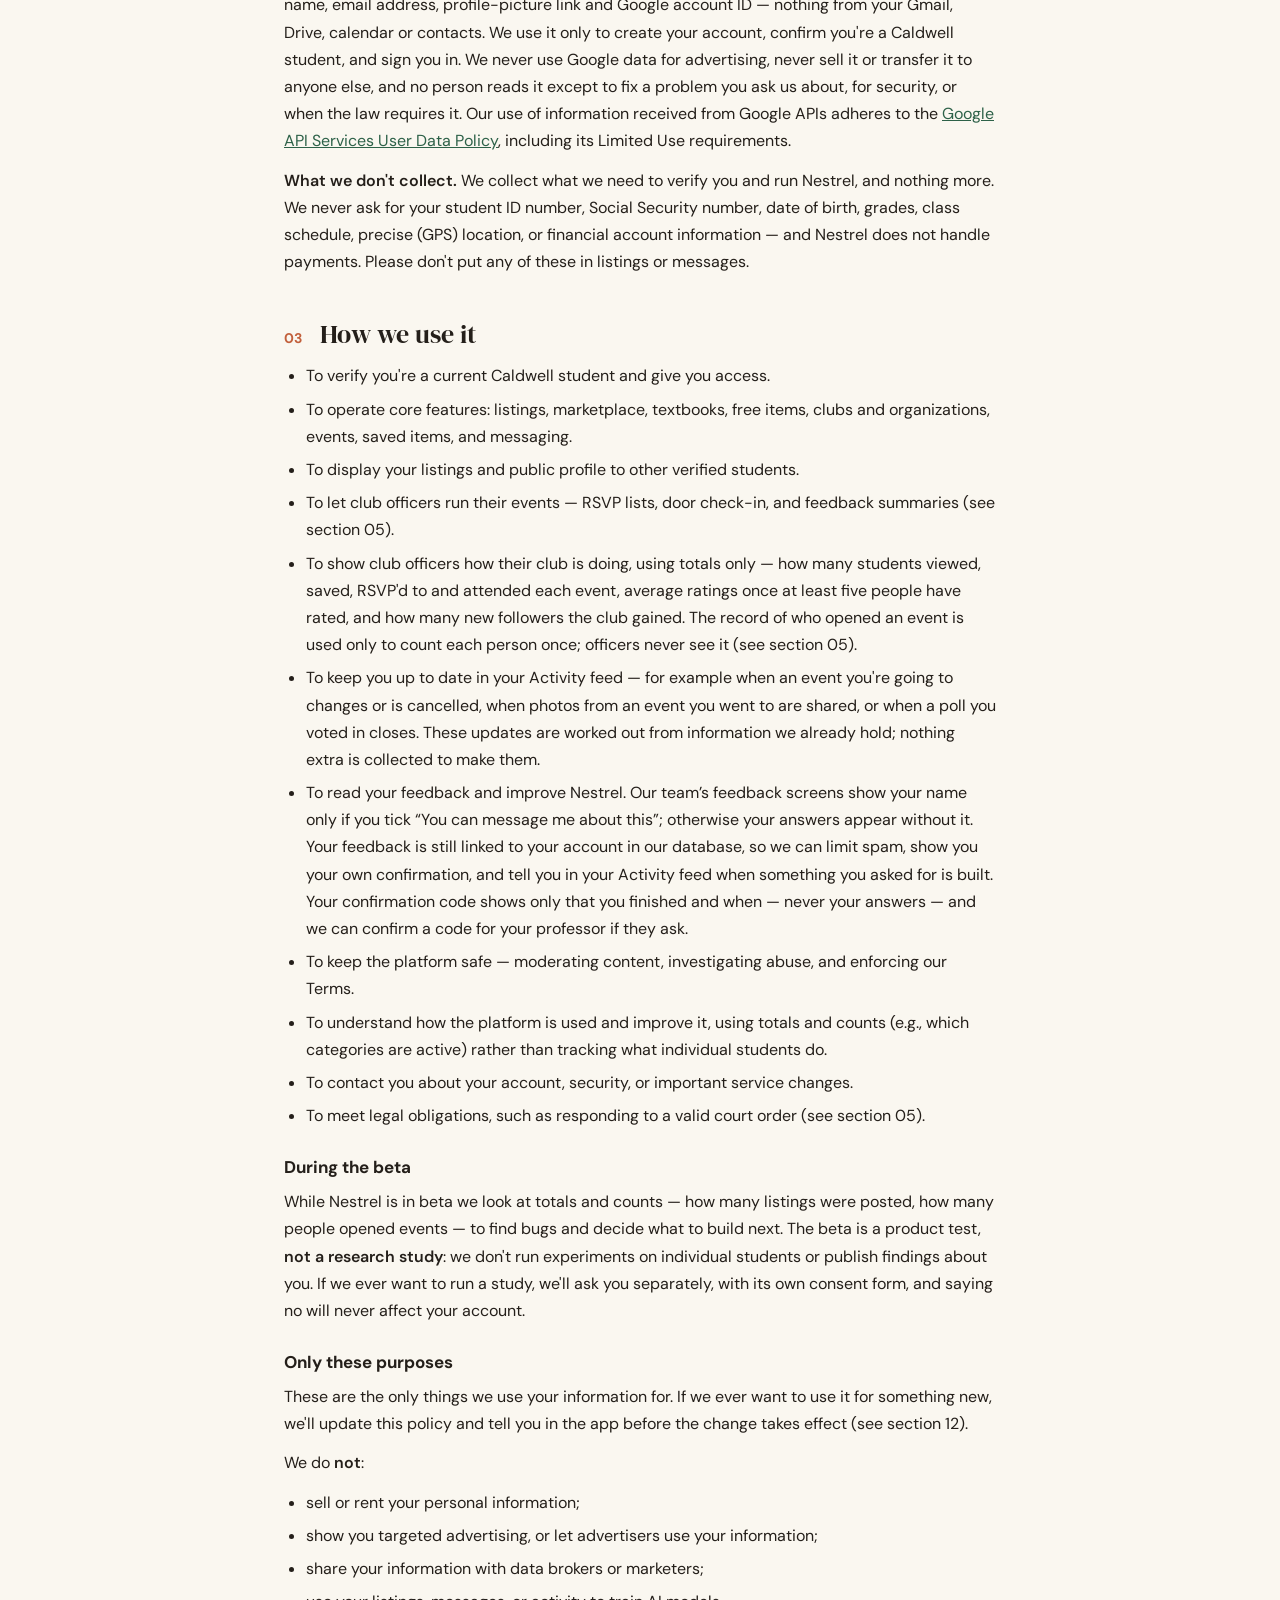
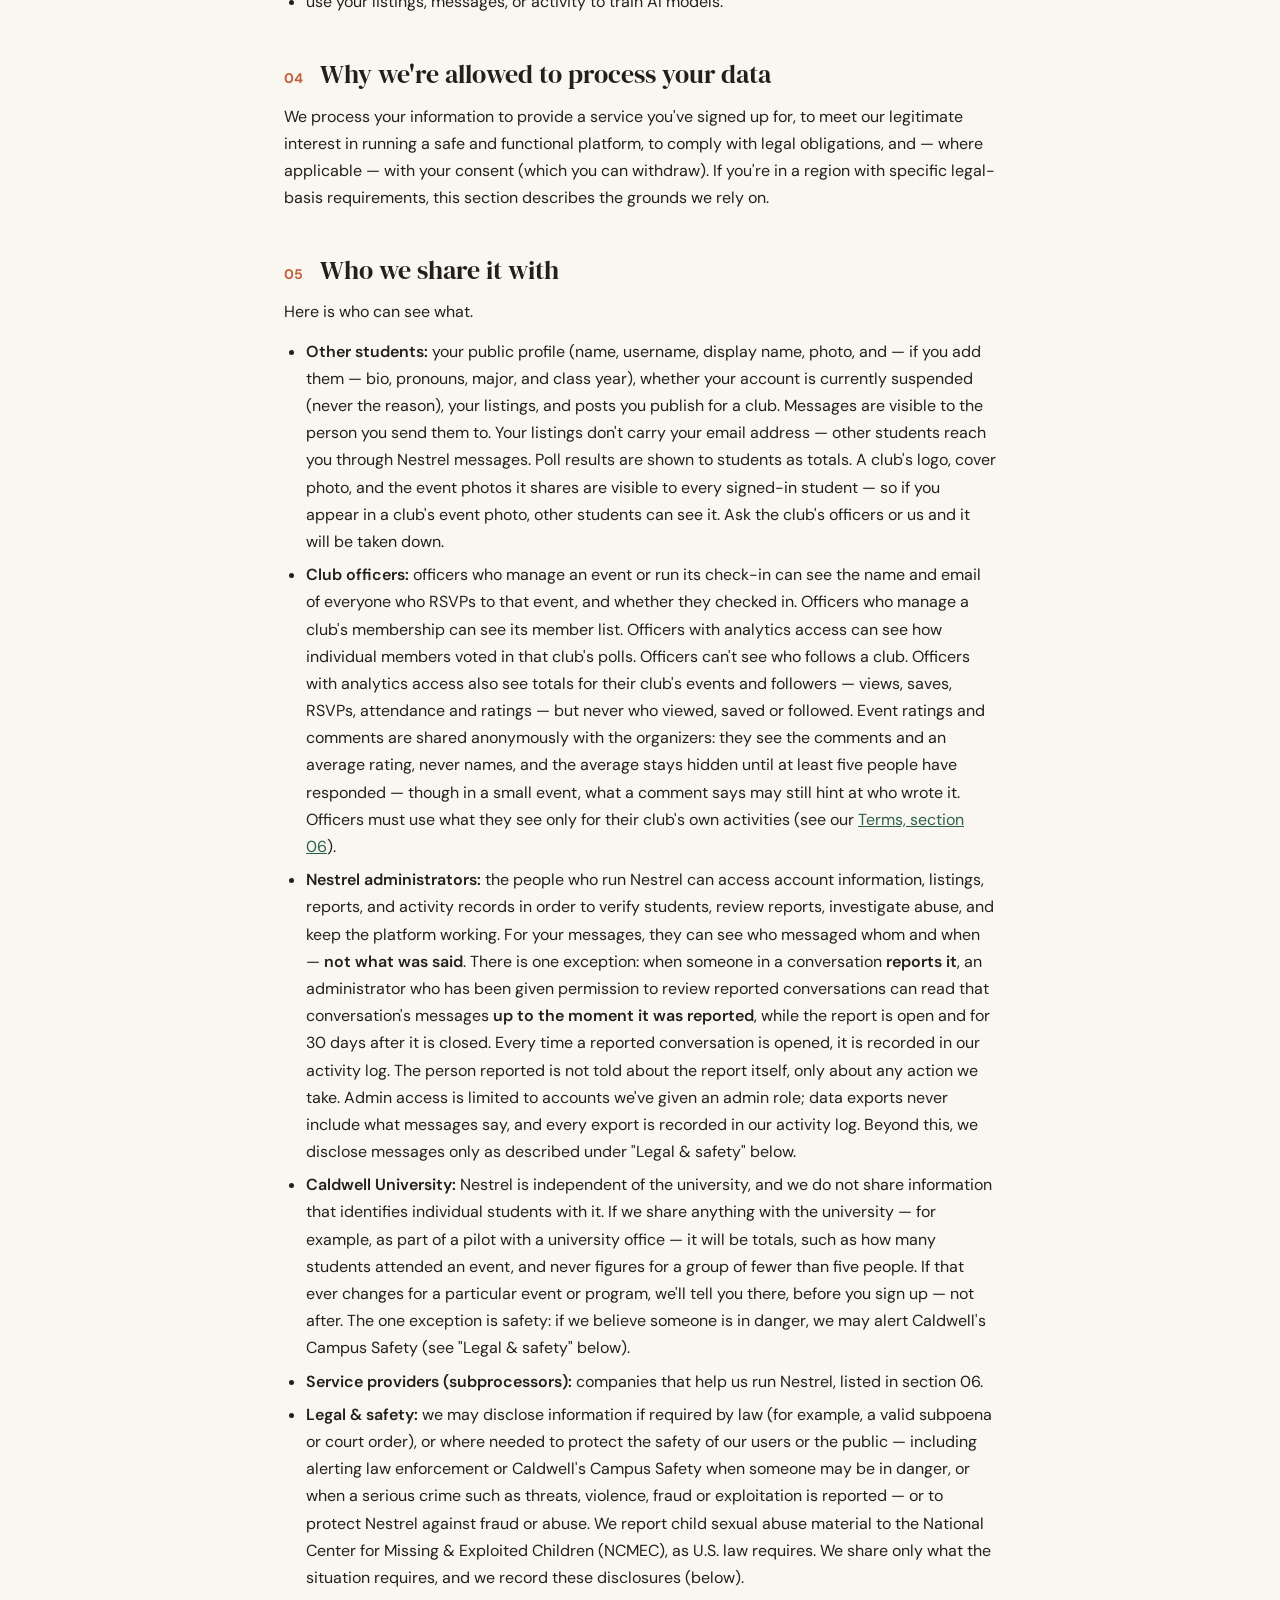
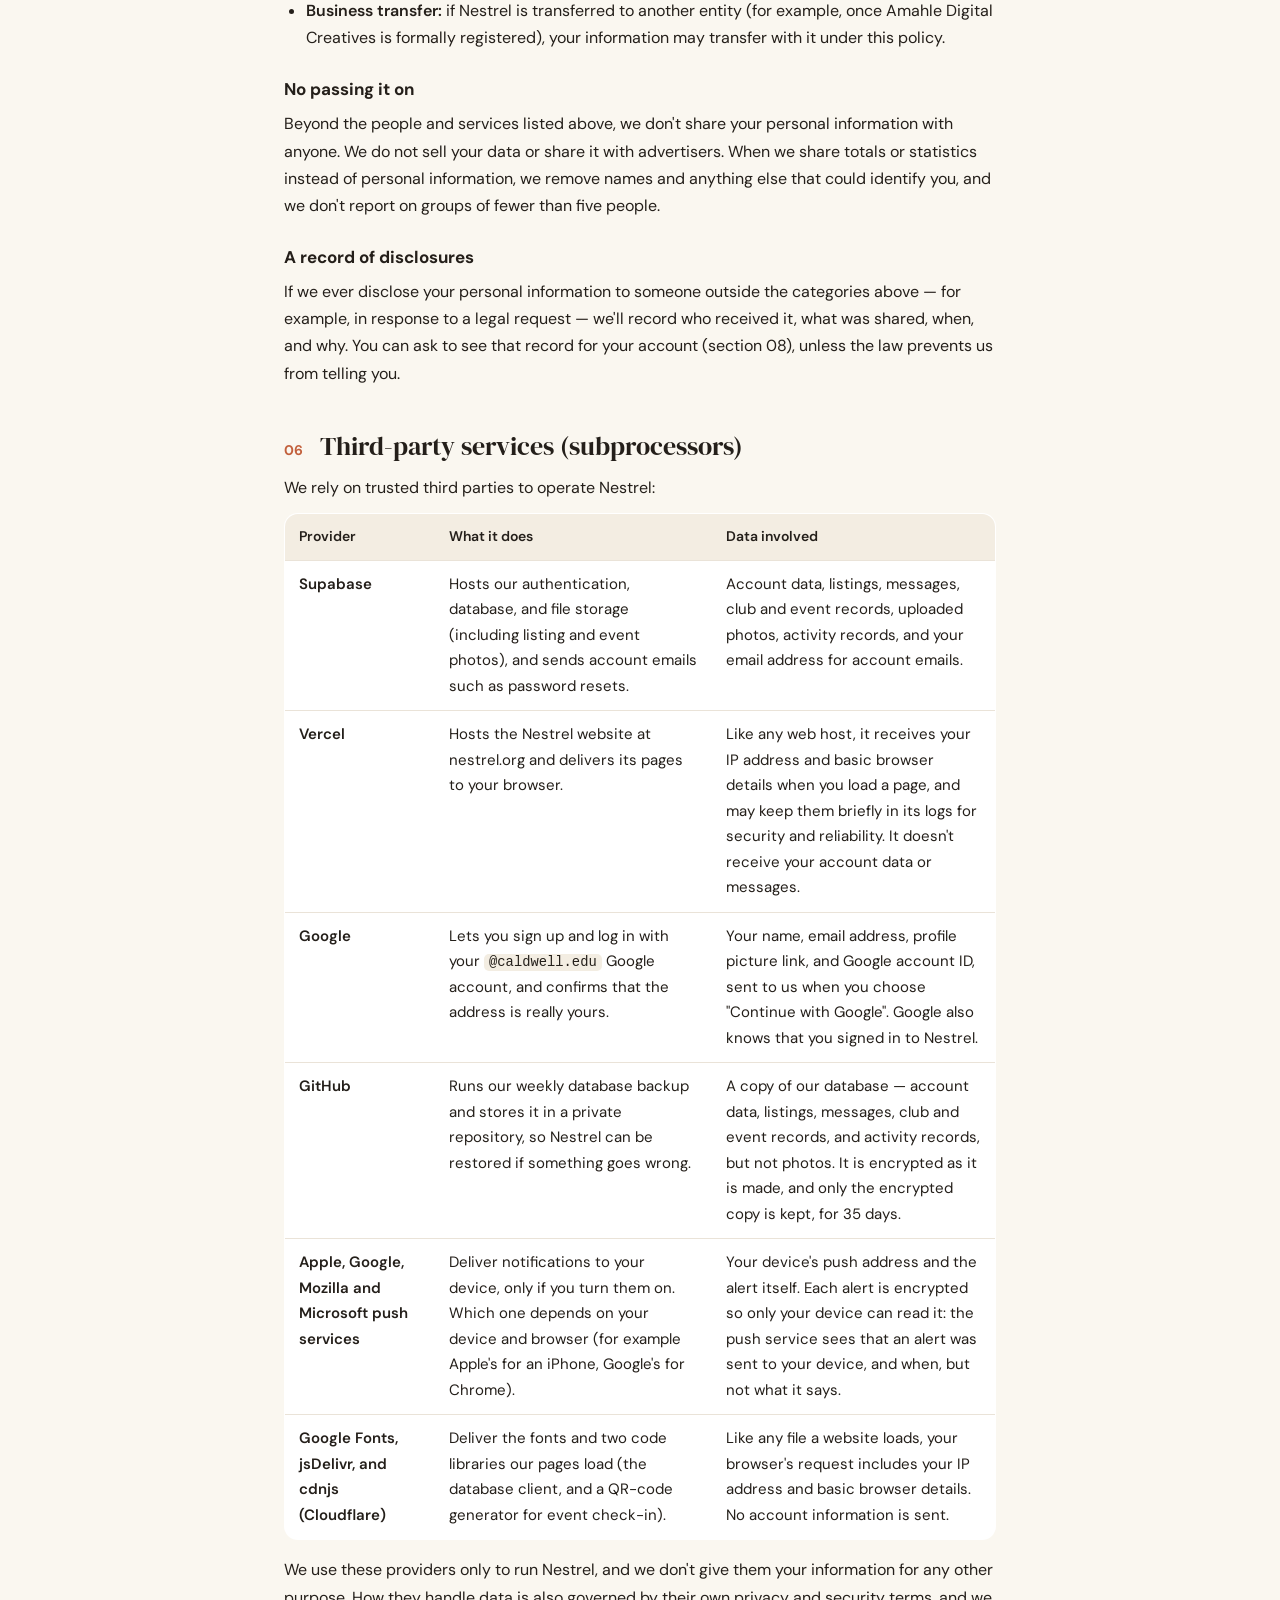
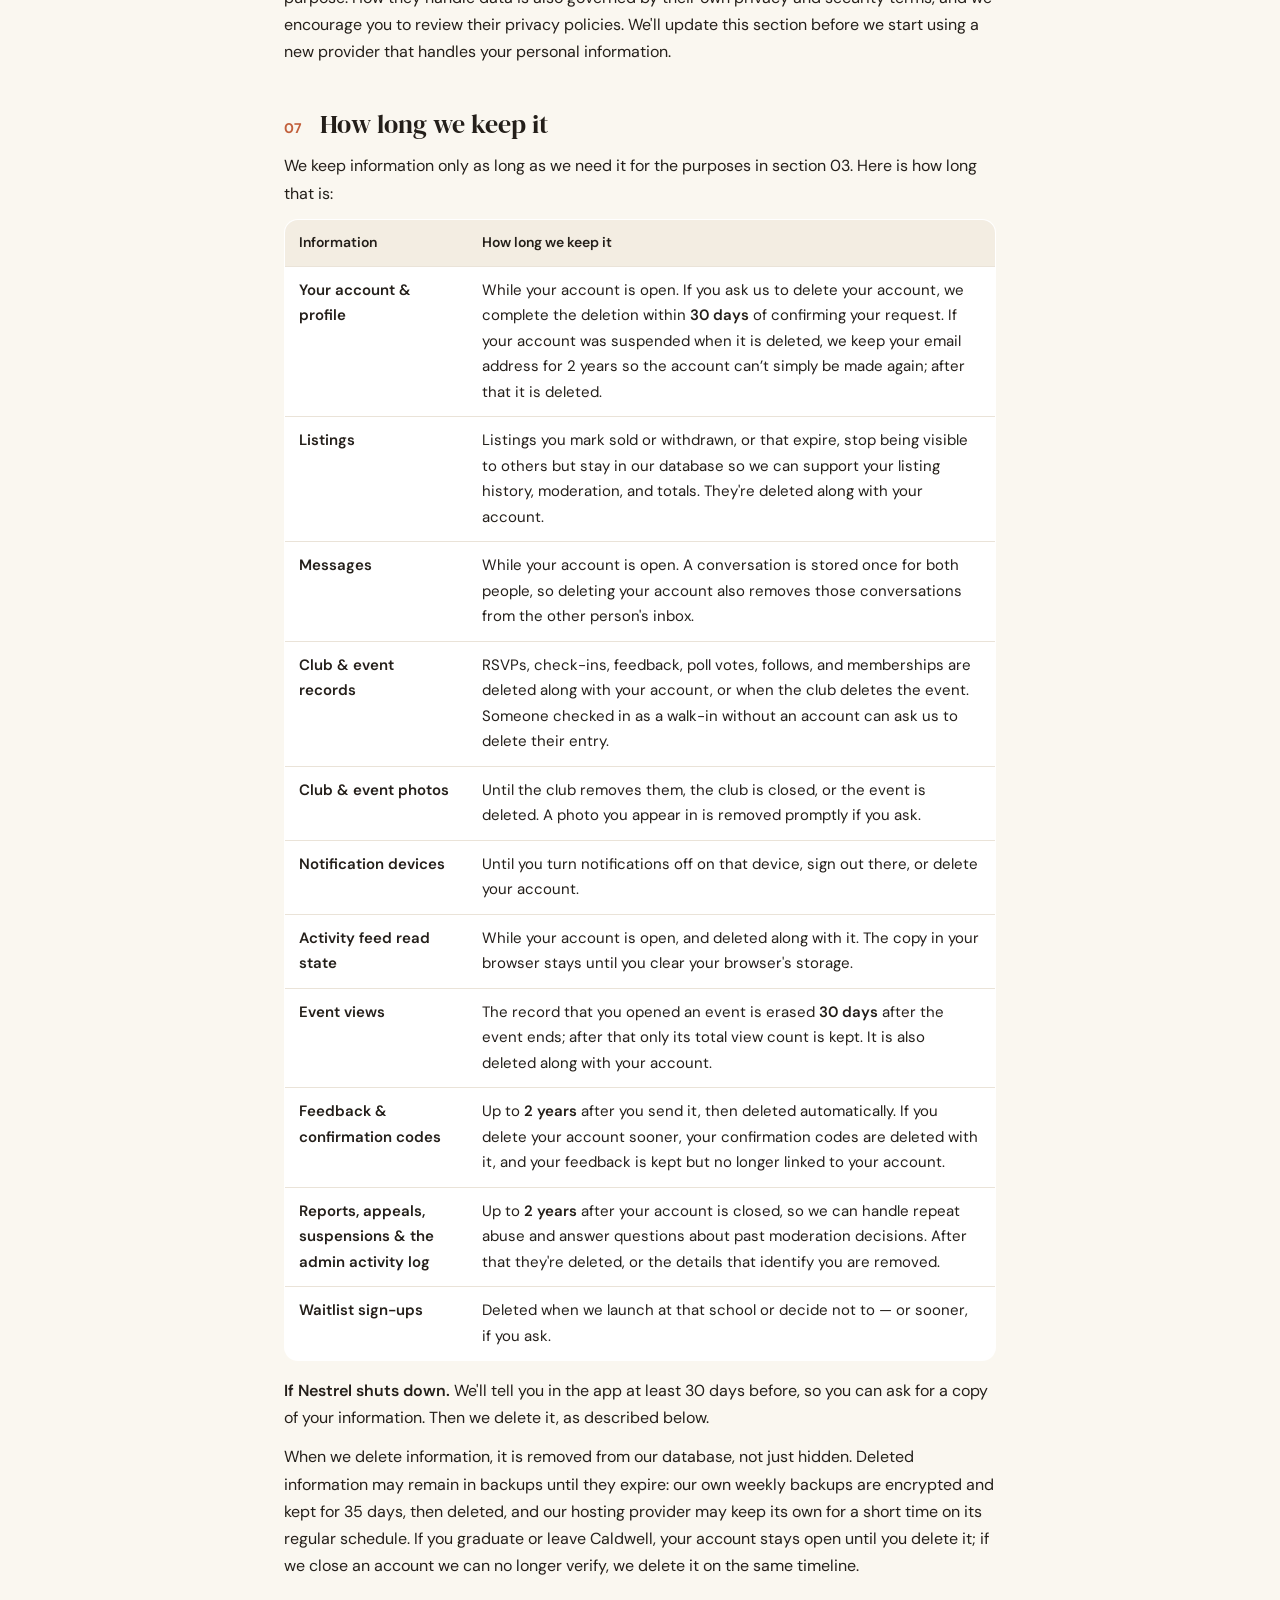
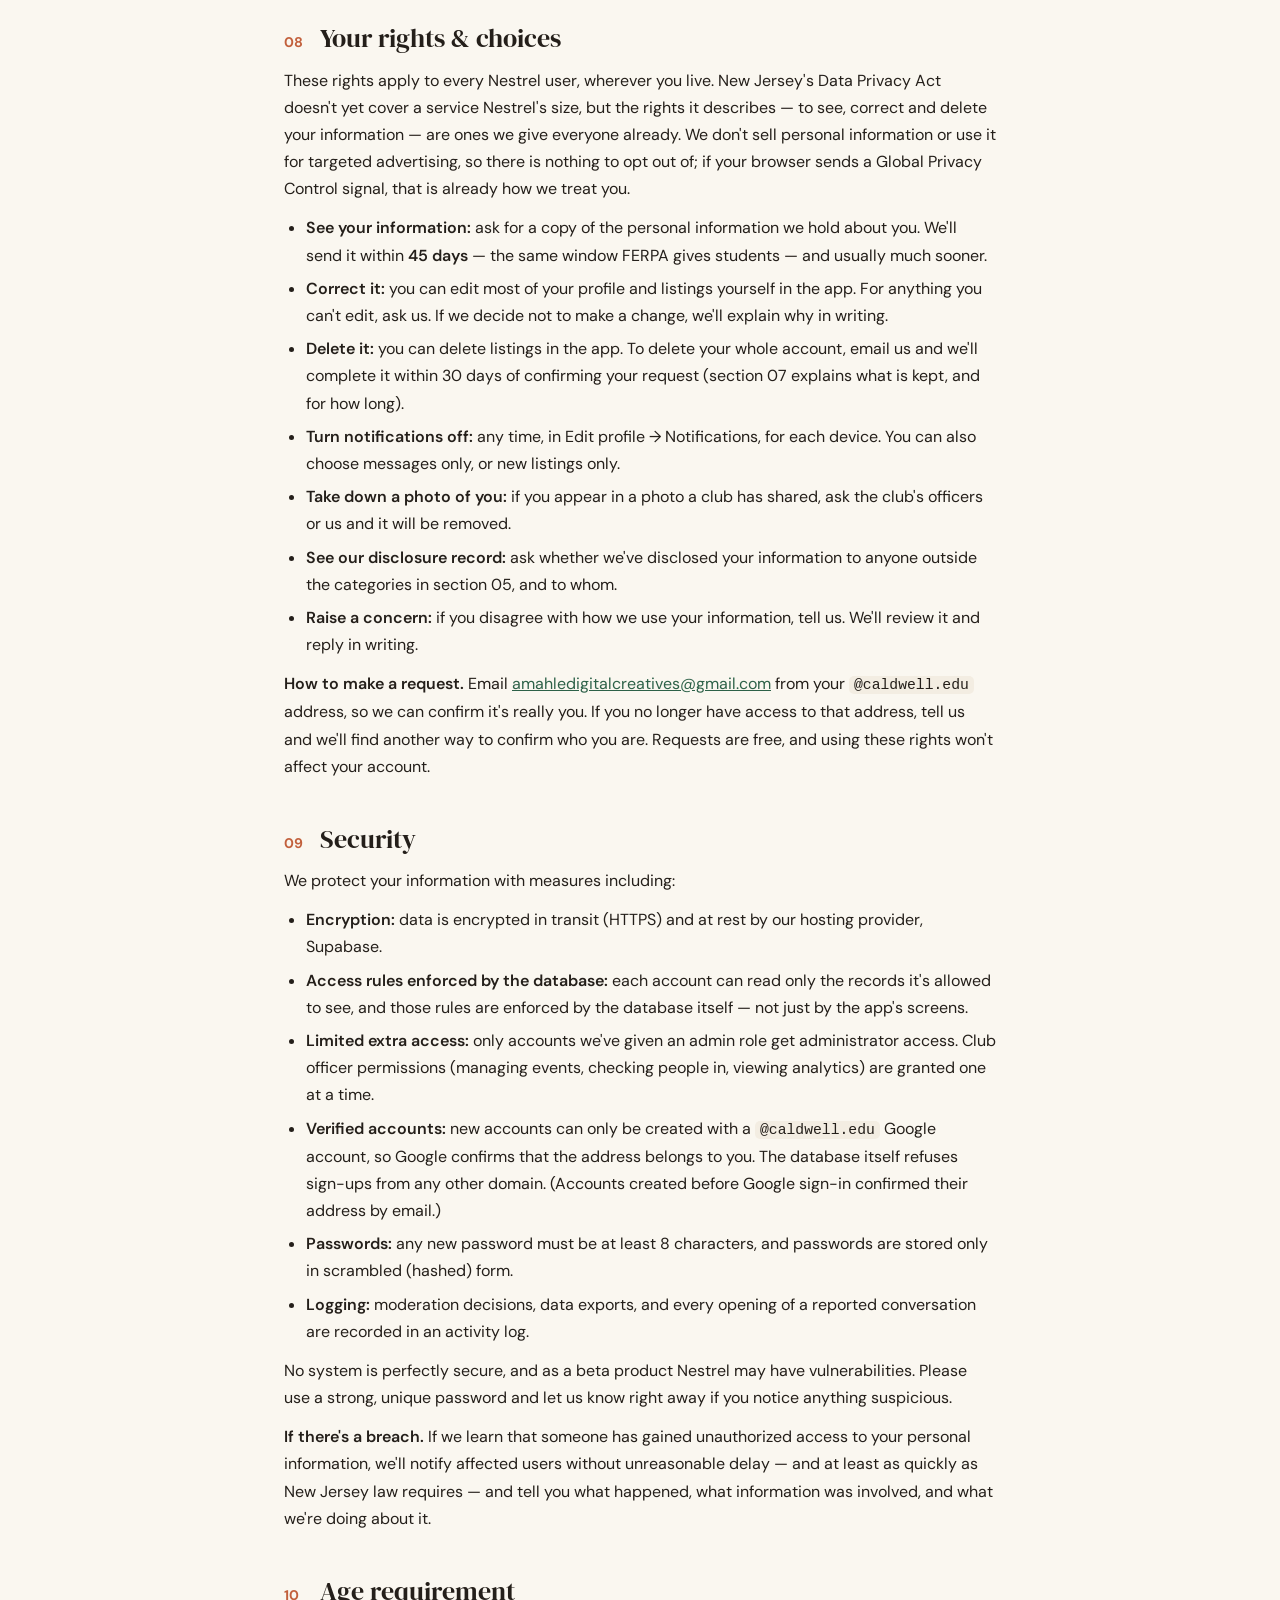
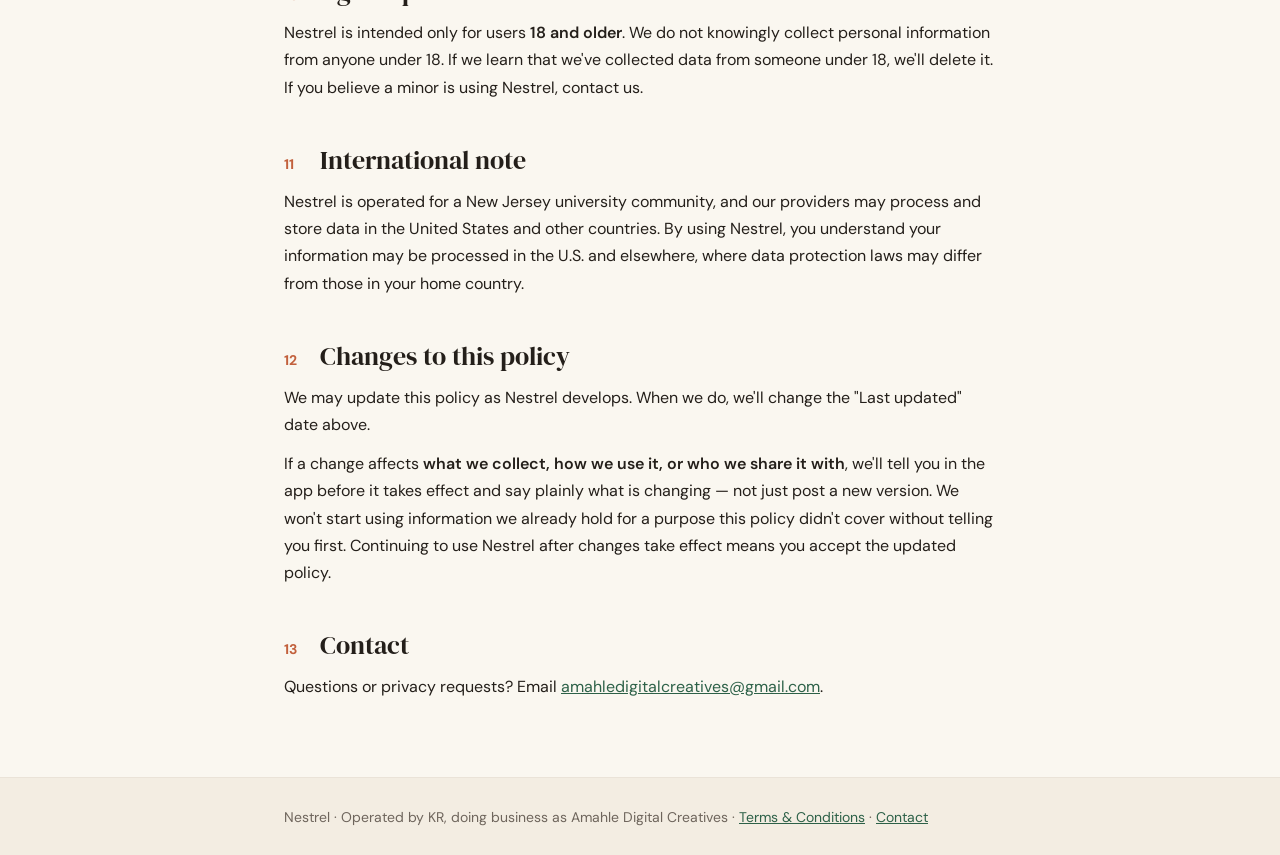
==== commit 665f04fa: "Push notifications: alerts for new messages and new listings Students who turn them on get an alert " ====
--- a/privacy.html
+++ b/privacy.html
@@ -80,7 +80,7 @@
   <div class="wrap">
     <p class="kicker">Legal</p>
     <h1>Privacy Policy</h1>
-    <p class="updated">Last updated October 5, 2026 · Open beta</p>
+    <p class="updated">Last updated October 12, 2026 · Open beta</p>
 
     <div class="beta" role="note">
       <b>Nestrel is in open beta — with real information.</b> The accounts, listings, messages
@@ -195,6 +195,7 @@
     <tr><td>Feedback</td><td>What you send from the Feedback button or the 2-minute feedback: your rating, which parts of Nestrel you tried, your answers, and whether we may contact you about them. The app adds the page you came from, your device type (phone, tablet or computer), your browser, the app version, and how long the feedback took — never your IP address. When you finish the 2-minute feedback, we also keep a confirmation code with the date, so you can show a professor you completed it.</td></tr>
     <tr><td>Safety &amp; moderation</td><td>Reports you file or that are filed about you, appeals, and any suspension history — and, for a reported conversation, a record of each time an administrator opened it.</td></tr>
     <tr><td>Technical</td><td>Basic technical data your browser sends (e.g., device/browser type) and data our infrastructure providers process to keep the service running and secure.</td></tr>
+    <tr><td>Notifications (only if you turn them on)</td><td>If you turn on notifications, your browser gives us an address for your device at its push service (run by Apple, Google, Mozilla or Microsoft, depending on your device) and two keys used to lock each alert so only that device can read it. We also keep your choices for that device: messages, new listings, or both. This address isn't your phone number or your location. An alert shows on your screen, including the lock screen: the sender's name and the start of their message, or a new listing's title and price. Your phone's settings let you hide previews on the lock screen.</td></tr>
     <tr><td>Stored on your device</td><td>Nestrel keeps a few things in your browser's storage (local storage and session storage): your sign-in session, and small conveniences such as the page you were last on, the club console you used last, and which updates you've already read. We don't use advertising cookies or third-party trackers.</td></tr>
     <tr><td>Information others give us about you</td><td>When a club officer checks in a walk-in at an event, they may enter that person's name and email, even if the person has no Nestrel account. People who join our waitlist for another school give us their email, school name, and role.</td></tr>
   </table>
@@ -355,6 +356,11 @@
       <td>A copy of our database — account data, listings, messages, club and event records, and activity records, but not photos. It is encrypted as it is made, and only the encrypted copy is kept, for 35 days.</td>
     </tr>
     <tr>
+      <td><strong>Apple, Google, Mozilla and Microsoft push services</strong></td>
+      <td>Deliver notifications to your device, only if you turn them on. Which one depends on your device and browser (for example Apple's for an iPhone, Google's for Chrome).</td>
+      <td>Your device's push address and the alert itself. Each alert is encrypted so only your device can read it: the push service sees that an alert was sent to your device, and when, but not what it says.</td>
+    </tr>
+    <tr>
       <td><strong>Google Fonts, jsDelivr, and cdnjs (Cloudflare)</strong></td>
       <td>Deliver the fonts and two code libraries our pages load (the database client, and a QR-code generator for event check-in).</td>
       <td>Like any file a website loads, your browser's request includes your IP address and basic browser details. No account information is sent.</td>
@@ -380,6 +386,7 @@
     <tr><td>Messages</td><td>While your account is open. A conversation is stored once for both people, so deleting your account also removes those conversations from the other person's inbox.</td></tr>
     <tr><td>Club &amp; event records</td><td>RSVPs, check-ins, feedback, poll votes, follows, and memberships are deleted along with your account, or when the club deletes the event. Someone checked in as a walk-in without an account can ask us to delete their entry.</td></tr>
     <tr><td>Club &amp; event photos</td><td>Until the club removes them, the club is closed, or the event is deleted. A photo you appear in is removed promptly if you ask.</td></tr>
+    <tr><td>Notification devices</td><td>Until you turn notifications off on that device, sign out there, or delete your account.</td></tr>
     <tr><td>Activity feed read state</td><td>While your account is open, and deleted along with it. The copy in your browser stays until you clear your browser's storage.</td></tr>
     <tr><td>Event views</td><td>The record that you opened an event is erased <strong>30 days</strong> after the event ends; after that only its total view count is kept. It is also deleted along with your account.</td></tr>
     <tr><td>Feedback &amp; confirmation codes</td><td>Up to <strong>2 years</strong> after you send it, then deleted automatically. If you delete your account sooner, your confirmation codes are deleted with it, and your feedback is kept but no longer linked to your account.</td></tr>
@@ -411,6 +418,7 @@
     <li><strong>See your information:</strong> ask for a copy of the personal information we hold about you. We'll send it within <strong>45 days</strong> — the same window FERPA gives students — and usually much sooner.</li>
     <li><strong>Correct it:</strong> you can edit most of your profile and listings yourself in the app. For anything you can't edit, ask us. If we decide not to make a change, we'll explain why in writing.</li>
     <li><strong>Delete it:</strong> you can delete listings in the app. To delete your whole account, email us and we'll complete it within 30 days of confirming your request (section 07 explains what is kept, and for how long).</li>
+    <li><strong>Turn notifications off:</strong> any time, in Edit profile → Notifications, for each device. You can also choose messages only, or new listings only.</li>
     <li><strong>Take down a photo of you:</strong> if you appear in a photo a club has shared, ask the club's officers or us and it will be removed.</li>
     <li><strong>See our disclosure record:</strong> ask whether we've disclosed your information to anyone outside the categories in section 05, and to whom.</li>
     <li><strong>Raise a concern:</strong> if you disagree with how we use your information, tell us. We'll review it and reply in writing.</li>
